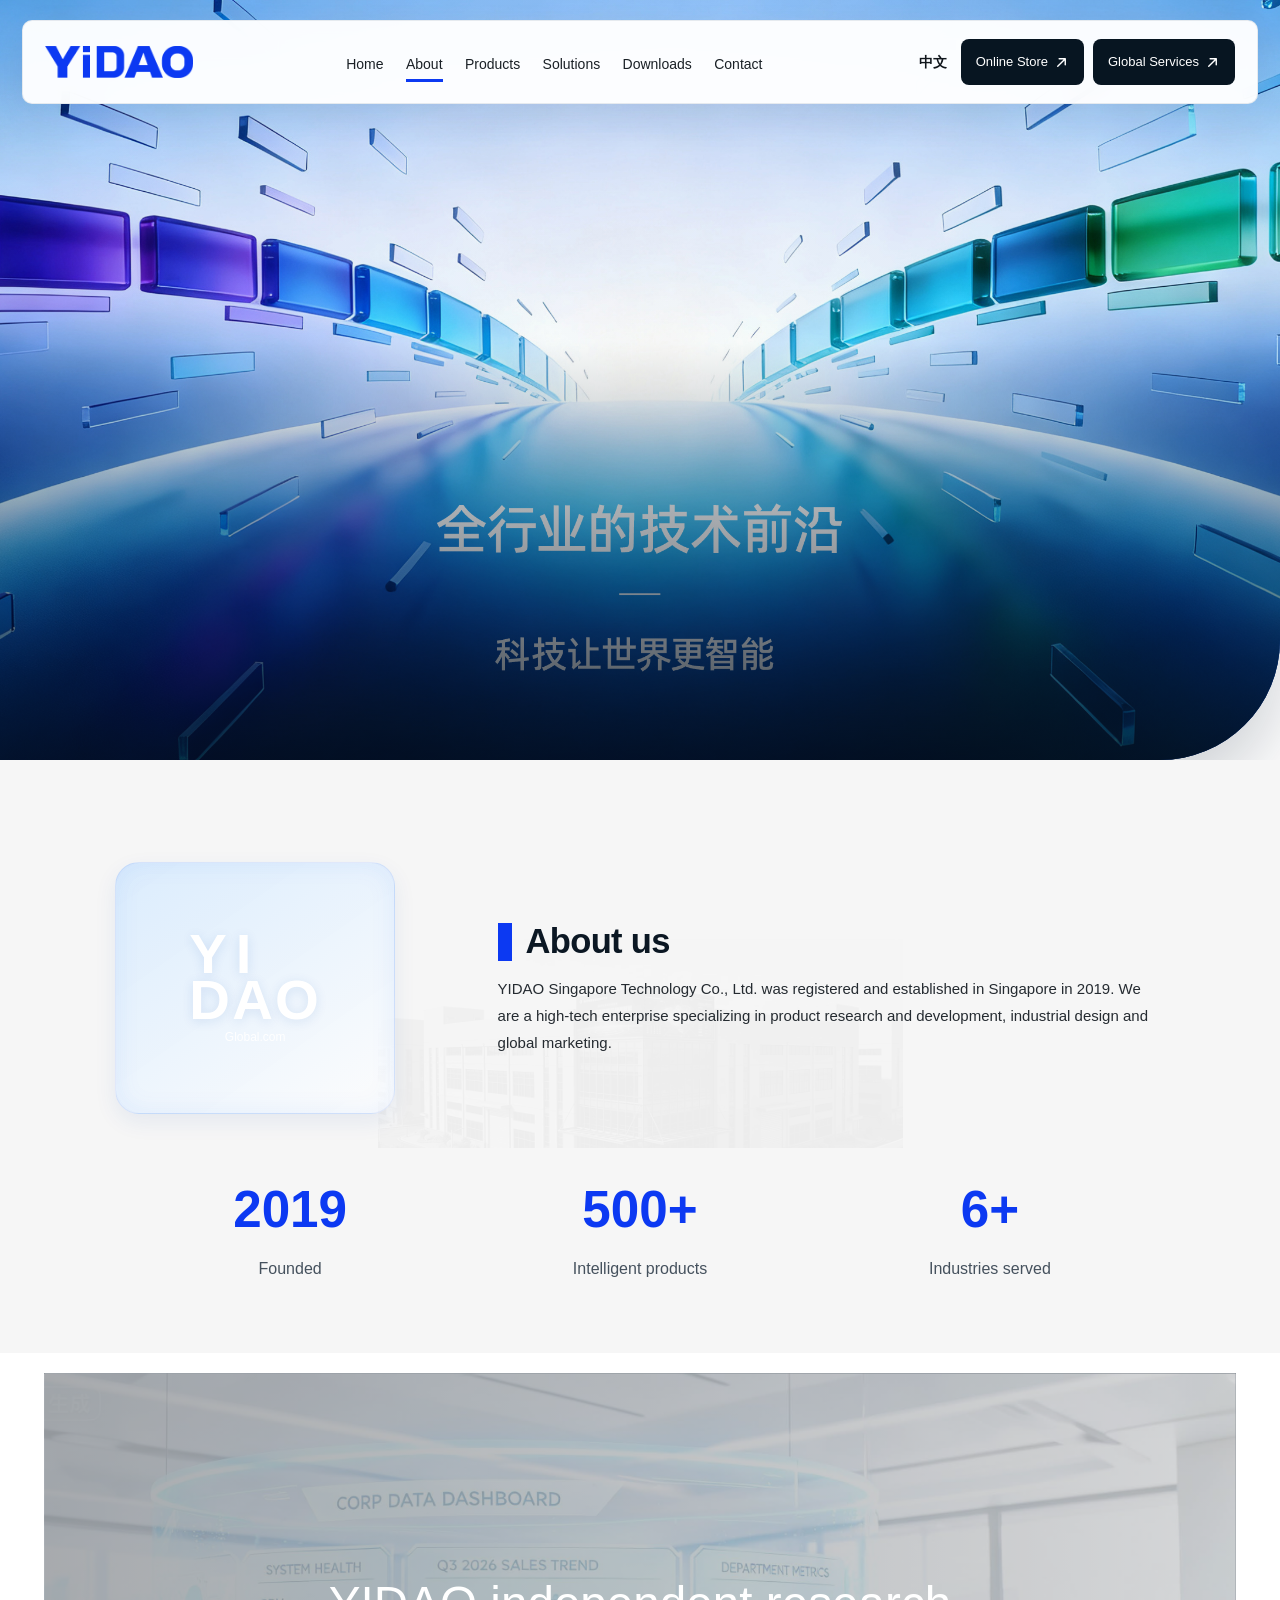
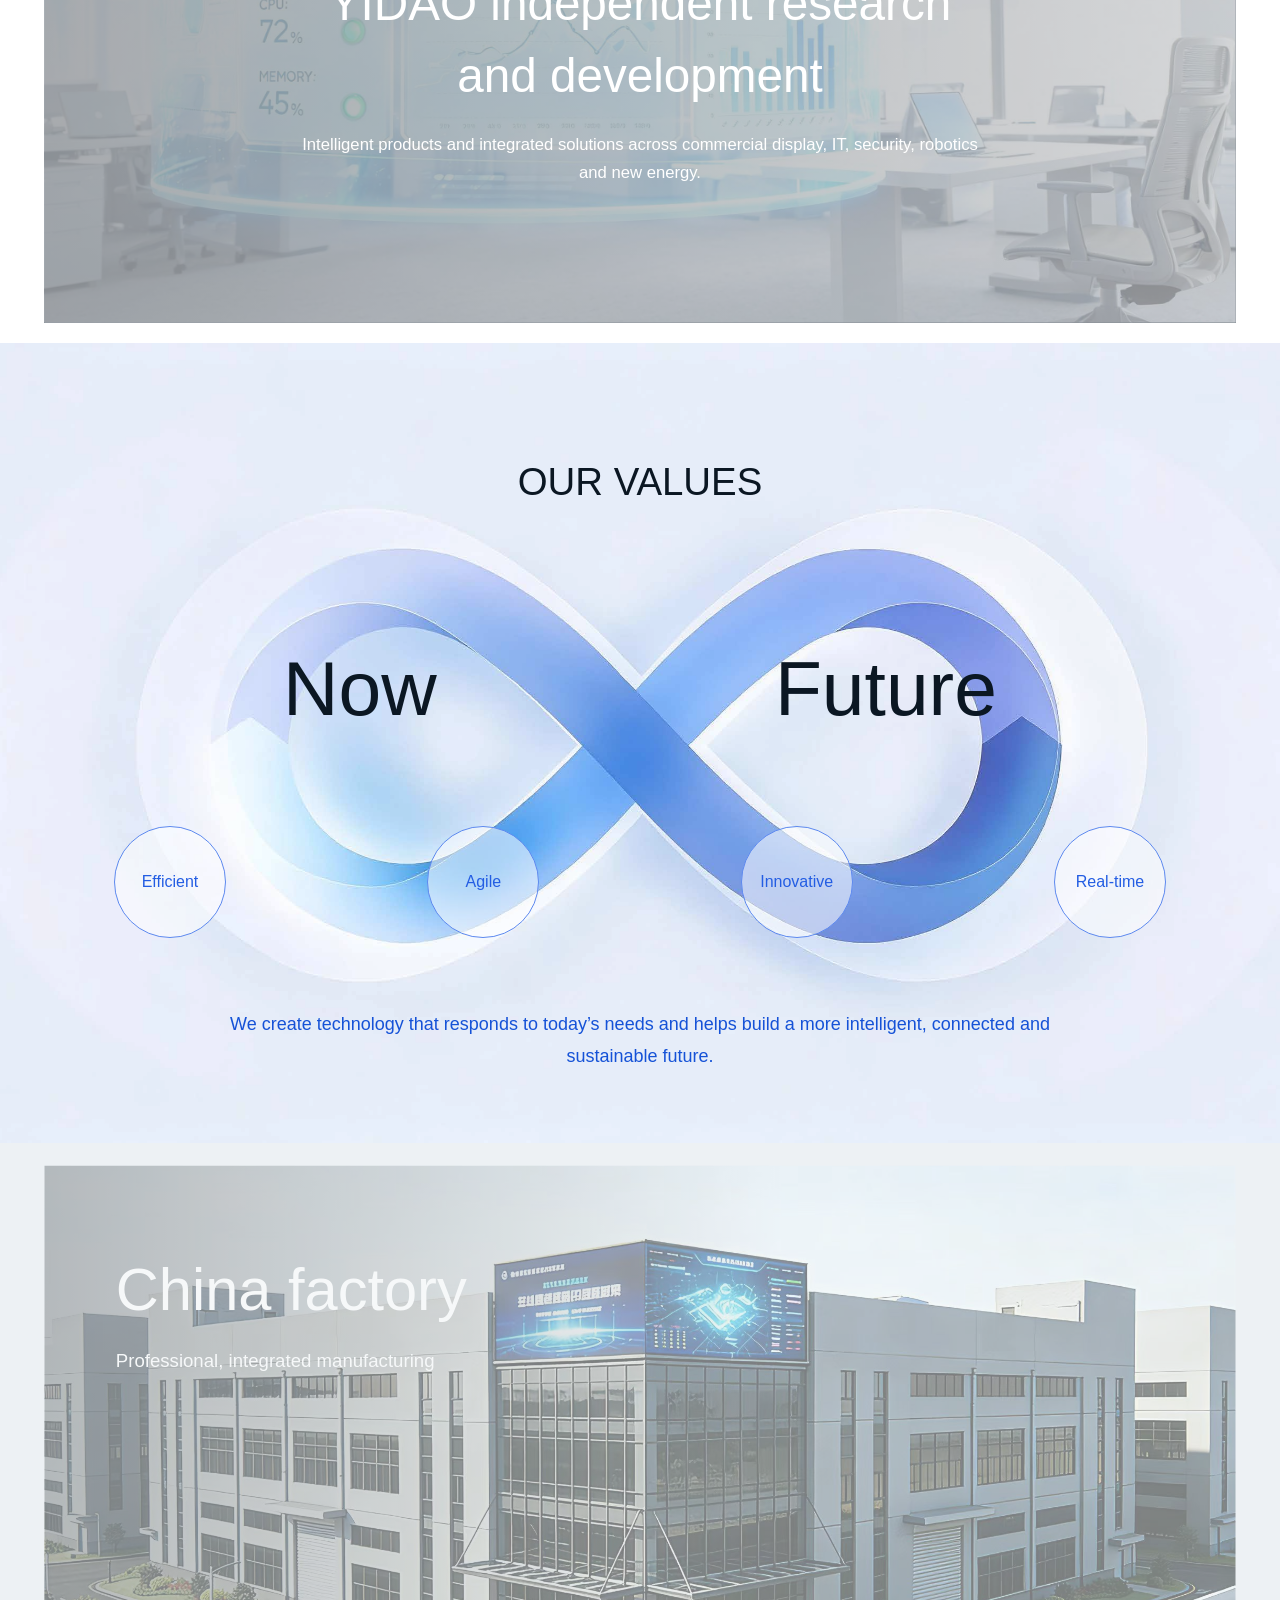
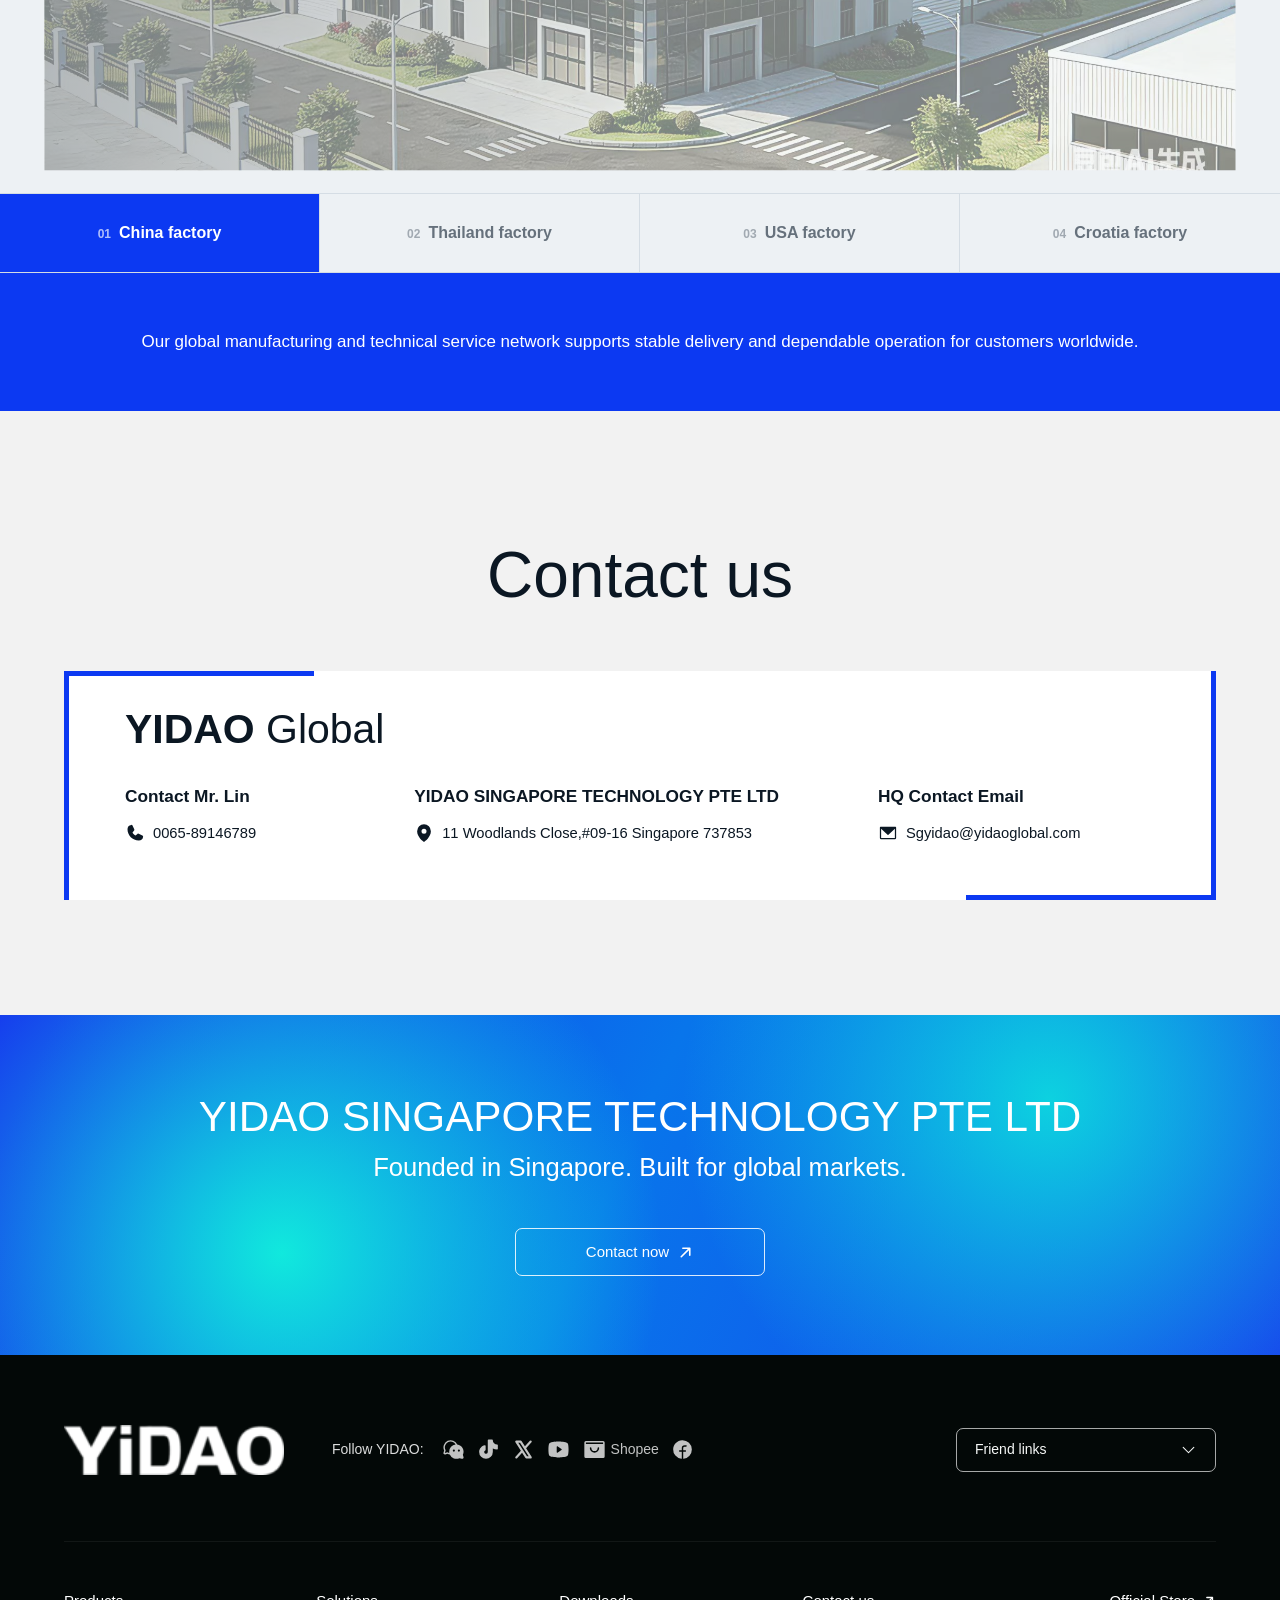
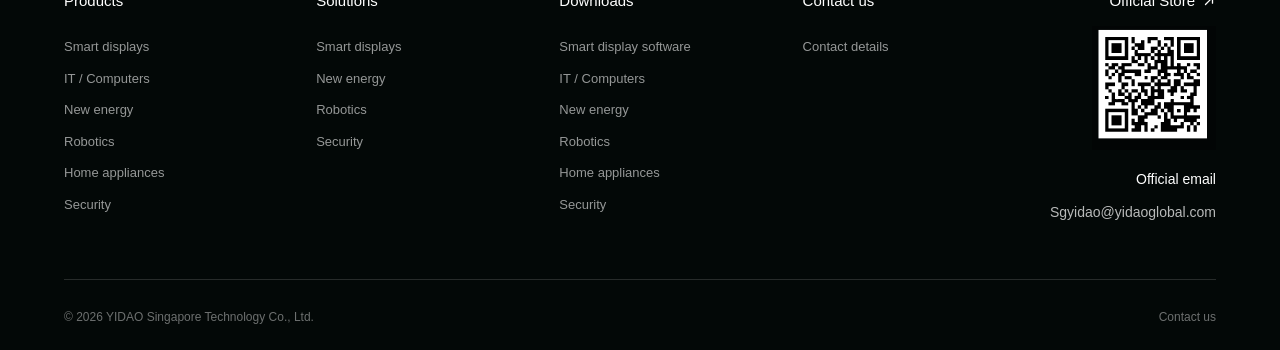
==== about/index.html @ ed5664ac "Publish redesigned home and about pages" ====
<!DOCTYPE html><html lang="en"><head><meta charSet="utf-8"/><meta name="viewport" content="width=device-width, initial-scale=1"/><link rel="preload" as="image" href="/images/logo-blue.png"/><link rel="preload" as="image" href="/images/about/hero.jpg" fetchPriority="high"/><link rel="preload" as="image" href="/images/logo.png"/><link rel="preload" as="image" href="/images/footer-store-qr.png"/><link rel="stylesheet" href="/assets/index-BC3ngbSF.css" data-rsc-css-href="/assets/index-BC3ngbSF.css" data-precedence="vite-rsc/importer-resources"/><link rel="modulepreload" href="/assets/layout-segment-context-D54uwMlX.js" crossorigin=""/><link rel="modulepreload" href="/assets/rolldown-runtime-S-ySWqyJ.js" crossorigin=""/><link rel="modulepreload" href="/assets/index-CeWATJs3.js" crossorigin=""/><link rel="modulepreload" href="/assets/framework-CXnKph_e.js" crossorigin=""/><link rel="modulepreload" href="/assets/SitePage-Da1iGKDj.js" crossorigin=""/><link rel="modulepreload" href="/assets/query-D8Wk3mvj.js" crossorigin=""/><title>YIDAO | Technology Built for a Smarter World</title><meta name="description" content="YIDAO develops commercial display, IT, security, robotics, drone and renewable energy solutions for global markets."/><meta property="og:title" content="YIDAO | Technology Built for a Smarter World"/><meta property="og:description" content="YIDAO develops commercial display, IT, security, robotics, drone and renewable energy solutions for global markets."/><meta property="og:type" content="website"/><meta property="og:image" content="http://localhost:3000/og.png"/><meta property="og:image:width" content="1200"/><meta property="og:image:height" content="630"/><meta property="og:image:alt" content="YIDAO | Technology Built for a Smarter World"/><meta name="twitter:card" content="summary_large_image"/><meta name="twitter:title" content="YIDAO | Technology Built for a Smarter World"/><meta name="twitter:description" content="YIDAO develops commercial display, IT, security, robotics, drone and renewable energy solutions for global markets."/><meta name="twitter:image" content="http://localhost:3000/og.png"/><link rel="shortcut icon" href="/images/favicon.png"/><link rel="icon" href="/images/favicon.png"/><link rel="apple-touch-icon" href="/images/favicon.png"/><script>self.__VINEXT_RSC_PARAMS__={}</script><script>self.__VINEXT_RSC_NAV__={"pathname":"/about","searchParams":[]}</script><link rel="modulepreload" href="/assets/index-CeWATJs3.js" />
</head><body><main class="site-shell"><header class="site-header"><a href="/" class="brand" aria-label="YIDAO home"><img src="/images/logo-blue.png" alt="YIDAO"/></a><nav class="desktop-nav" aria-label="Main navigation"><a href="/">Home</a><a class="active" href="/about">About</a><div class="nav-product-item"><a class="product-trigger " href="/products">Products</a><section id="product-menu" class="product-menu" aria-label="Product categories"><div class="product-menu-grid"><div class="product-menu-group"><h2>Smart Display</h2><div><a href="/products/smart-display/advertising">Digital signage</a><a href="/products/smart-display/interactive-display">Interactive display</a><a href="/products/smart-display/meeting-display">Education &amp; meeting</a><a href="/products/smart-display/led-display">LED series</a><a href="/products/smart-display/video-wall">Video walls</a><a href="/products/smart-display/commercial-monitor">Commercial display &amp; monitoring</a><a href="/products">Multimedia devices</a></div></div><div class="product-menu-group"><h2>IT &amp; Computers</h2><div><a href="/products?category=it">All-in-one PCs</a><a href="/products?category=it">Tablet PCs</a><a href="/products?category=it">Laptops</a><a href="/products?category=it">Mini PCs</a><a href="/products?category=it">Design workstations</a></div></div><div class="product-menu-group"><h2>New Energy</h2><div><a href="/products?category=new-energy">Solar panels</a><a href="/products?category=new-energy">Inverters</a><a href="/products?category=new-energy">Energy storage</a><a href="/products?category=new-energy">Solar optimizers</a><a href="/products?category=new-energy">Charging systems</a></div></div><div class="product-menu-group"><h2>Robotics</h2><div><a href="/products?category=robotics">Service</a><a href="/products?category=robotics">Industrial</a><a href="/products?category=robotics">Logistics</a><a href="/products?category=robotics">Special-purpose</a><a href="/products?category=robotics">Humanoid robots</a></div></div><div class="product-menu-group"><h2>Security &amp; Surveillance</h2><div><a href="/products?category=security">Cameras</a><a href="/products?category=security">Routers</a><a href="/products?category=security">Recording equipment</a></div></div><div class="product-menu-group"><h2>Home Appliances</h2><div><a href="/products?category=home-appliances">Air conditioners</a><a href="/products?category=home-appliances">Refrigerators</a><a href="/products?category=home-appliances">Washing machines</a><a href="/products?category=home-appliances">Televisions</a></div></div></div></section></div><a href="/solutions">Solutions</a><a href="/downloads">Downloads</a><a href="/contact">Contact</a></nav><div class="header-actions"><button class="language-button" aria-label="Switch language">中文</button><a class="header-link" href="http://www.witdisplay.com/" target="_blank" rel="noreferrer">Online Store<!-- --> <svg xmlns="http://www.w3.org/2000/svg" width="1em" height="1em" fill="currentColor" viewBox="0 0 256 256"><path d="M204,64V168a12,12,0,0,1-24,0V93L72.49,200.49a12,12,0,0,1-17-17L163,76H88a12,12,0,0,1,0-24H192A12,12,0,0,1,204,64Z"></path></svg></a><a class="header-link services-link" href="/contact">Global Services<!-- --> <svg xmlns="http://www.w3.org/2000/svg" width="1em" height="1em" fill="currentColor" viewBox="0 0 256 256"><path d="M204,64V168a12,12,0,0,1-24,0V93L72.49,200.49a12,12,0,0,1-17-17L163,76H88a12,12,0,0,1,0-24H192A12,12,0,0,1,204,64Z"></path></svg></a><button class="menu-button" aria-expanded="false" aria-label="Toggle navigation"><svg xmlns="http://www.w3.org/2000/svg" width="1em" height="1em" fill="currentColor" viewBox="0 0 256 256"><path d="M224,128a8,8,0,0,1-8,8H40a8,8,0,0,1,0-16H216A8,8,0,0,1,224,128ZM40,72H216a8,8,0,0,0,0-16H40a8,8,0,0,0,0,16ZM216,184H40a8,8,0,0,0,0,16H216a8,8,0,0,0,0-16Z"></path></svg></button></div></header><section class="about-v2 page-main" id="about"><section class="about-v2-hero hero-visual"><img src="/images/about/hero.jpg" alt="Technology at the forefront of every industry" fetchPriority="high"/></section><section class="about-v2-intro reveal"><div class="about-v2-logo-tile" aria-label="YIDAO Global"><strong><span>YI</span><span>DAO</span></strong><small>Global.com</small></div><div><p class="about-v2-kicker">ABOUT US</p><h1>About us</h1><p>YIDAO Singapore Technology Co., Ltd. was registered and established in Singapore in 2019. We are a high-tech enterprise specializing in product research and development, industrial design and global marketing.</p></div></section><section class="about-v2-stats reveal" aria-label="Company facts"><div><strong>2019</strong><span>Founded</span></div><div><strong>500+</strong><span>Intelligent products</span></div><div><strong>6+</strong><span>Industries served</span></div></section><section class="about-v2-technology scale-media"><img src="/images/about/rd-office.jpg" alt="YIDAO research and data development environment" loading="lazy"/><div><h2>YIDAO independent research and development</h2><p>Intelligent products and integrated solutions across commercial display, IT, security, robotics and new energy.</p></div></section><section class="about-v2-values reveal"><img src="/images/about/values-infinity.jpg" alt="" loading="lazy"/><div class="about-values-overlay"><p>OUR VALUES</p><h2><span>Now</span><span>Future</span></h2><ul><li>Efficient</li><li>Agile</li><li>Innovative</li><li>Real-time</li></ul><p class="about-values-copy">We create technology that responds to today’s needs and helps build a more intelligent, connected and sustainable future.</p></div></section><section class="about-v2-factories"><div class="about-factory-stage scale-media"><img src="/images/about/factory-china.jpg" alt="China factory" loading="lazy"/><div><h2>China factory</h2><p>Professional, integrated manufacturing</p></div></div><div class="about-factory-tabs" role="tablist"><button class="active" type="button" role="tab" aria-selected="true"><span>01</span>China factory</button><button type="button" role="tab" aria-selected="false"><span>02</span>Thailand factory</button><button type="button" role="tab" aria-selected="false"><span>03</span>USA factory</button><button type="button" role="tab" aria-selected="false"><span>04</span>Croatia factory</button></div><p class="about-factory-note">Our global manufacturing and technical service network supports stable delivery and dependable operation for customers worldwide.</p></section><section class="about-v2-contact reveal"><h2>Contact us</h2><div><strong>YIDAO <span>Global</span></strong><p><b>Contact Mr. Lin</b><a href="tel:+6589146789"><svg xmlns="http://www.w3.org/2000/svg" width="1em" height="1em" fill="currentColor" viewBox="0 0 256 256"><path d="M231.88,175.08A56.26,56.26,0,0,1,176,224C96.6,224,32,159.4,32,80A56.26,56.26,0,0,1,80.92,24.12a16,16,0,0,1,16.62,9.52l21.12,47.15,0,.12A16,16,0,0,1,117.39,96c-.18.27-.37.52-.57.77L96,121.45c7.49,15.22,23.41,31,38.83,38.51l24.34-20.71a8.12,8.12,0,0,1,.75-.56,16,16,0,0,1,15.17-1.4l.13.06,47.11,21.11A16,16,0,0,1,231.88,175.08Z"></path></svg>0065-89146789</a></p><p><b>YIDAO SINGAPORE TECHNOLOGY PTE LTD</b><span><svg xmlns="http://www.w3.org/2000/svg" width="1em" height="1em" fill="currentColor" viewBox="0 0 256 256"><path d="M128,16a88.1,88.1,0,0,0-88,88c0,75.3,80,132.17,83.41,134.55a8,8,0,0,0,9.18,0C136,236.17,216,179.3,216,104A88.1,88.1,0,0,0,128,16Zm0,56a32,32,0,1,1-32,32A32,32,0,0,1,128,72Z"></path></svg>11 Woodlands Close,#09-16 Singapore 737853</span></p><p><b>HQ Contact Email</b><a href="mailto:Sgyidao@yidaoglobal.com"><svg xmlns="http://www.w3.org/2000/svg" width="1em" height="1em" fill="currentColor" viewBox="0 0 256 256"><path d="M224,48H32a8,8,0,0,0-8,8V192a16,16,0,0,0,16,16H216a16,16,0,0,0,16-16V56A8,8,0,0,0,224,48Zm-8,144H40V74.19l82.59,75.71a8,8,0,0,0,10.82,0L216,74.19V192Z"></path></svg>Sgyidao@yidaoglobal.com</a></p></div></section><div class="contact-consult-banner about-v2-cta"><div class="reveal"><h2>YIDAO SINGAPORE TECHNOLOGY PTE LTD</h2><p>Founded in Singapore. Built for global markets.</p><a href="/contact">Contact now<svg xmlns="http://www.w3.org/2000/svg" width="1em" height="1em" fill="currentColor" viewBox="0 0 256 256"><path d="M204,64V168a12,12,0,0,1-24,0V93L72.49,200.49a12,12,0,0,1-17-17L163,76H88a12,12,0,0,1,0-24H192A12,12,0,0,1,204,64Z"></path></svg></a></div></div></section><footer class="site-footer" id="site-footer"><div class="footer-top"><a href="/" class="footer-brand" aria-label="YIDAO home"><img src="/images/logo.png" alt="YIDAO"/></a><div class="footer-follow"><span>Follow YIDAO:</span><div class="footer-socials" aria-label="YIDAO social platforms"><span title="WeChat"><svg xmlns="http://www.w3.org/2000/svg" width="1em" height="1em" fill="currentColor" viewBox="0 0 256 256"><path d="M232.07,186.76A80,80,0,0,0,169.58,72.59,80,80,0,1,0,23.93,138.76l-7.27,24.71a16,16,0,0,0,19.87,19.87l24.71-7.27a79,79,0,0,0,25.19,7.35,80,80,0,0,0,108.33,40.65l24.71,7.27a16,16,0,0,0,19.87-19.87ZM132,152a12,12,0,1,1,12-12A12,12,0,0,1,132,152Zm-52,0a80.32,80.32,0,0,0,1.3,14.3,63.45,63.45,0,0,1-15.49-5.85,8,8,0,0,0-6-.63L32,168l8.17-27.76a8,8,0,0,0-.63-6A64,64,0,0,1,151.68,72.43,80.12,80.12,0,0,0,80,152Zm108,0a12,12,0,1,1,12-12A12,12,0,0,1,188,152Z"></path></svg></span><span title="TikTok"><svg xmlns="http://www.w3.org/2000/svg" width="1em" height="1em" fill="currentColor" viewBox="0 0 256 256"><path d="M232,80v40a8,8,0,0,1-8,8,103.25,103.25,0,0,1-48-11.71V156a76,76,0,0,1-152,0c0-36.9,26.91-69.52,62.6-75.88A8,8,0,0,1,96,88v42.69a8,8,0,0,1-4.57,7.23A20,20,0,1,0,120,156V24a8,8,0,0,1,8-8h40a8,8,0,0,1,8,8,48.05,48.05,0,0,0,48,48A8,8,0,0,1,232,80Z"></path></svg></span><span title="X"><svg xmlns="http://www.w3.org/2000/svg" width="1em" height="1em" fill="currentColor" viewBox="0 0 256 256"><path d="M218.12,209.56l-61-95.8,59.72-65.69a12,12,0,0,0-17.76-16.14L143.81,92.77,106.12,33.56A12,12,0,0,0,96,28H48A12,12,0,0,0,37.88,46.44l61,95.8L39.12,207.93a12,12,0,1,0,17.76,16.14l55.31-60.84,37.69,59.21A12,12,0,0,0,160,228h48a12,12,0,0,0,10.12-18.44ZM166.59,204,69.86,52H89.41l96.73,152Z"></path></svg></span><span title="YouTube"><svg xmlns="http://www.w3.org/2000/svg" width="1em" height="1em" fill="currentColor" viewBox="0 0 256 256"><path d="M234.33,69.52a24,24,0,0,0-14.49-16.4C185.56,39.88,131,40,128,40s-57.56-.12-91.84,13.12a24,24,0,0,0-14.49,16.4C19.08,79.5,16,97.74,16,128s3.08,48.5,5.67,58.48a24,24,0,0,0,14.49,16.41C69,215.56,120.4,216,127.34,216h1.32c6.94,0,58.37-.44,91.18-13.11a24,24,0,0,0,14.49-16.41c2.59-10,5.67-28.22,5.67-58.48S236.92,79.5,234.33,69.52Zm-73.74,65-40,28A8,8,0,0,1,108,156V100a8,8,0,0,1,12.59-6.55l40,28a8,8,0,0,1,0,13.1Z"></path></svg></span><span class="shopee-mark" title="Shopee"><svg xmlns="http://www.w3.org/2000/svg" width="1em" height="1em" fill="currentColor" viewBox="0 0 256 256"><path d="M216,40H40A16,16,0,0,0,24,56V200a16,16,0,0,0,16,16H216a16,16,0,0,0,16-16V56A16,16,0,0,0,216,40ZM128,160a48.05,48.05,0,0,1-48-48,8,8,0,0,1,16,0,32,32,0,0,0,64,0,8,8,0,0,1,16,0A48.05,48.05,0,0,1,128,160ZM40,72V56H216V72Z"></path></svg><em>Shopee</em></span><span title="Facebook"><svg xmlns="http://www.w3.org/2000/svg" width="1em" height="1em" fill="currentColor" viewBox="0 0 256 256"><path d="M232,128a104.16,104.16,0,0,1-91.55,103.26,4,4,0,0,1-4.45-4V152h24a8,8,0,0,0,8-8.53,8.17,8.17,0,0,0-8.25-7.47H136V112a16,16,0,0,1,16-16h16a8,8,0,0,0,8-8.53A8.17,8.17,0,0,0,167.73,80H152a32,32,0,0,0-32,32v24H96a8,8,0,0,0-8,8.53A8.17,8.17,0,0,0,96.27,152H120v75.28a4,4,0,0,1-4.44,4A104.15,104.15,0,0,1,24.07,124.09c2-54,45.74-97.9,99.78-100A104.12,104.12,0,0,1,232,128Z"></path></svg></span></div></div><details class="footer-friend-links"><summary>Friend links<svg xmlns="http://www.w3.org/2000/svg" width="1em" height="1em" fill="currentColor" viewBox="0 0 256 256"><path d="M213.66,101.66l-80,80a8,8,0,0,1-11.32,0l-80-80A8,8,0,0,1,53.66,90.34L128,164.69l74.34-74.35a8,8,0,0,1,11.32,11.32Z"></path></svg></summary><div><a href="http://www.witdisplay.com/" target="_blank" rel="noreferrer">Official Store</a><a href="/contact">Global Services</a></div></details></div><div class="footer-links"><div><strong>Products</strong><a href="/products">Smart displays</a><a href="/products">IT / <!-- -->Computers</a><a href="/products">New energy</a><a href="/products">Robotics</a><a href="/products">Home appliances</a><a href="/products">Security</a></div><div><strong>Solutions</strong><a href="/solutions">Smart displays</a><a href="/solutions">New energy</a><a href="/solutions">Robotics</a><a href="/solutions">Security</a></div><div><strong>Downloads</strong><a href="/downloads">Smart display software</a><a href="/downloads">IT / <!-- -->Computers</a><a href="/downloads">New energy</a><a href="/downloads">Robotics</a><a href="/downloads">Home appliances</a><a href="/downloads">Security</a></div><div><strong>Contact us</strong><a href="/contact">Contact details</a></div><div class="footer-shop"><a href="http://www.witdisplay.com/" target="_blank" rel="noreferrer">Official Store<!-- --> <svg xmlns="http://www.w3.org/2000/svg" width="1em" height="1em" fill="currentColor" viewBox="0 0 256 256"><path d="M204,64V168a12,12,0,0,1-24,0V93L72.49,200.49a12,12,0,0,1-17-17L163,76H88a12,12,0,0,1,0-24H192A12,12,0,0,1,204,64Z"></path></svg></a><img src="/images/footer-store-qr.png" alt="Official store QR code"/><span>Official email</span><a href="mailto:Sgyidao@yidaoglobal.com">Sgyidao@yidaoglobal.com</a></div></div><div class="footer-bottom"><span>© <!-- -->2026<!-- --> YIDAO Singapore Technology Co., Ltd.</span><a href="/contact">Contact us</a></div></footer></main><script id="_R_">import("/assets/index-CeWATJs3.js")</script></body></html><script>self.__VINEXT_RSC_CHUNKS__=self.__VINEXT_RSC_CHUNKS__||[];self.__VINEXT_RSC_CHUNKS__.push("2:I[\"8c0f216c4604\",[],\"Children\",1]\n3:I[\"15c18cfaeeff\",[],\"LayoutSegmentProvider\",1]\n4:I[\"8c0f216c4604\",[],\"Slot\",1]\n5:I[\"593f344dc510\",[],\"RedirectBoundary\",1]\n:HL[\"/assets/index-BC3ngbSF.css\",\"style\"]\n")</script><script>self.__VINEXT_RSC_CHUNKS__=self.__VINEXT_RSC_CHUNKS__||[];self.__VINEXT_RSC_CHUNKS__.push("0:{\"__route\":\"route:/about\",\"__interceptionContext\":null,\"__layoutIds\":[\"layout:/\"],\"__rootLayout\":\"/\",\"page:/about\":\"$L1\",\"layout:/\":[[[[\"$\",\"link\",\"css:/assets/index-BC3ngbSF.css\",{\"rel\":\"stylesheet\",\"precedence\":\"vite-rsc/importer-resources\",\"href\":\"/assets/index-BC3ngbSF.css\",\"data-rsc-css-href\":\"/assets/index-BC3ngbSF.css\"}],\"$undefined\"],[\"$\",\"html\",null,{\"lang\":\"en\",\"children\":[\"$\",\"body\",null,{\"children\":[\"$\",\"$L2\",null,{}]}]}]],null],\"route:/about\":[[[\"$\",\"meta\",null,{\"charSet\":\"utf-8\"}],[[\"$\",\"title\",\"0\",{\"children\":\"YIDAO | Technology Built for a Smarter World\"}],[\"$\",\"meta\",\"1\",{\"name\":\"description\",\"content\":\"YIDAO develops commercial display, IT, security, robotics, drone and renewable energy solutions for global markets.\"}],[\"$\",\"meta\",\"2\",{\"property\":\"og:title\",\"content\":\"YIDAO | Technology Built for a Smarter World\"}],[\"$\",\"meta\",\"3\",{\"property\":\"og:description\",\"content\":\"YIDAO develops commercial display, IT, security, robotics, drone and renewable energy solutions for global markets.\"}],[\"$\",\"meta\",\"4\",{\"property\":\"og:type\",\"content\":\"website\"}],[\"$\",\"meta\",\"5\",{\"property\":\"og:image\",\"content\":\"http://localhost:3000/og.png\"}],[\"$\",\"meta\",\"6\",{\"property\":\"og:image:width\",\"content\":\"1200\"}],[\"$\",\"meta\",\"7\",{\"property\":\"og:image:height\",\"content\":\"630\"}],[\"$\",\"meta\",\"8\",{\"property\":\"og:image:alt\",\"content\":\"YIDAO | Technology Built for a Smarter World\"}],[\"$\",\"meta\",\"9\",{\"name\":\"twitter:card\",\"content\":\"summary_large_image\"}],[\"$\",\"meta\",\"10\",{\"name\":\"twitter:title\",\"content\":\"YIDAO | Technology Built for a Smarter World\"}],[\"$\",\"meta\",\"11\",{\"name\":\"twitter:description\",\"content\":\"YIDAO develops commercial display, IT, security, robotics, drone and renewable energy solutions for global markets.\"}],[\"$\",\"meta\",\"12\",{\"name\":\"twitter:image\",\"content\":\"http://localhost:3000/og.png\"}],[\"$\",\"link\",\"13\",{\"rel\":\"shortcut icon\",\"href\":\"/images/favicon.png\"}],[\"$\",\"link\",\"14\",{\"rel\":\"icon\",\"href\":\"/images/favicon.png\"}],[\"$\",\"link\",\"15\",{\"rel\":\"apple-touch-icon\",\"href\":\"/images/favicon.png\"}]],[[\"$\",\"meta\",\"0\",{\"name\":\"viewport\",\"content\":\"width=device-width, initial-scale=1\"}]]],[\"$\",\"$L3\",null,{\"segmentMap\":{\"children\":[\"about\"]},\"children\":[\"$\",\"$L4\",null,{\"id\":\"layout:/\",\"parallelSlots\":\"$undefined\",\"children\":[\"$\",\"$L5\",null,{\"children\":[\"$\",\"$L3\",null,{\"segmentMap\":{\"children\":[]},\"children\":[\"$\",\"$L4\",null,{\"id\":\"page:/about\"}]}]}]}]}]],\"__layoutFlags\":{\"layout:/\":\"s\"},\"__artifactCompatibility\":{\"schemaVersion\":1,\"graphVersion\":\"app-route-graph:pxgtdg7iy2mv\",\"deploymentVersion\":\"b3612ce8-2192-4137-8fb5-405f6ddd5001\",\"appElementsSchemaVersion\":1,\"rscPayloadSchemaVersion\":1,\"rootBoundaryId\":\"/\",\"renderEpoch\":null}}\n")</script><script>self.__VINEXT_RSC_CHUNKS__=self.__VINEXT_RSC_CHUNKS__||[];self.__VINEXT_RSC_CHUNKS__.push("6:I[\"a4d926745d1f\",[],\"default\",1]\n1:[\"$\",\"$L6\",null,{\"page\":\"about\"}]\n")</script><script>self.__VINEXT_RSC_DONE__=true</script>
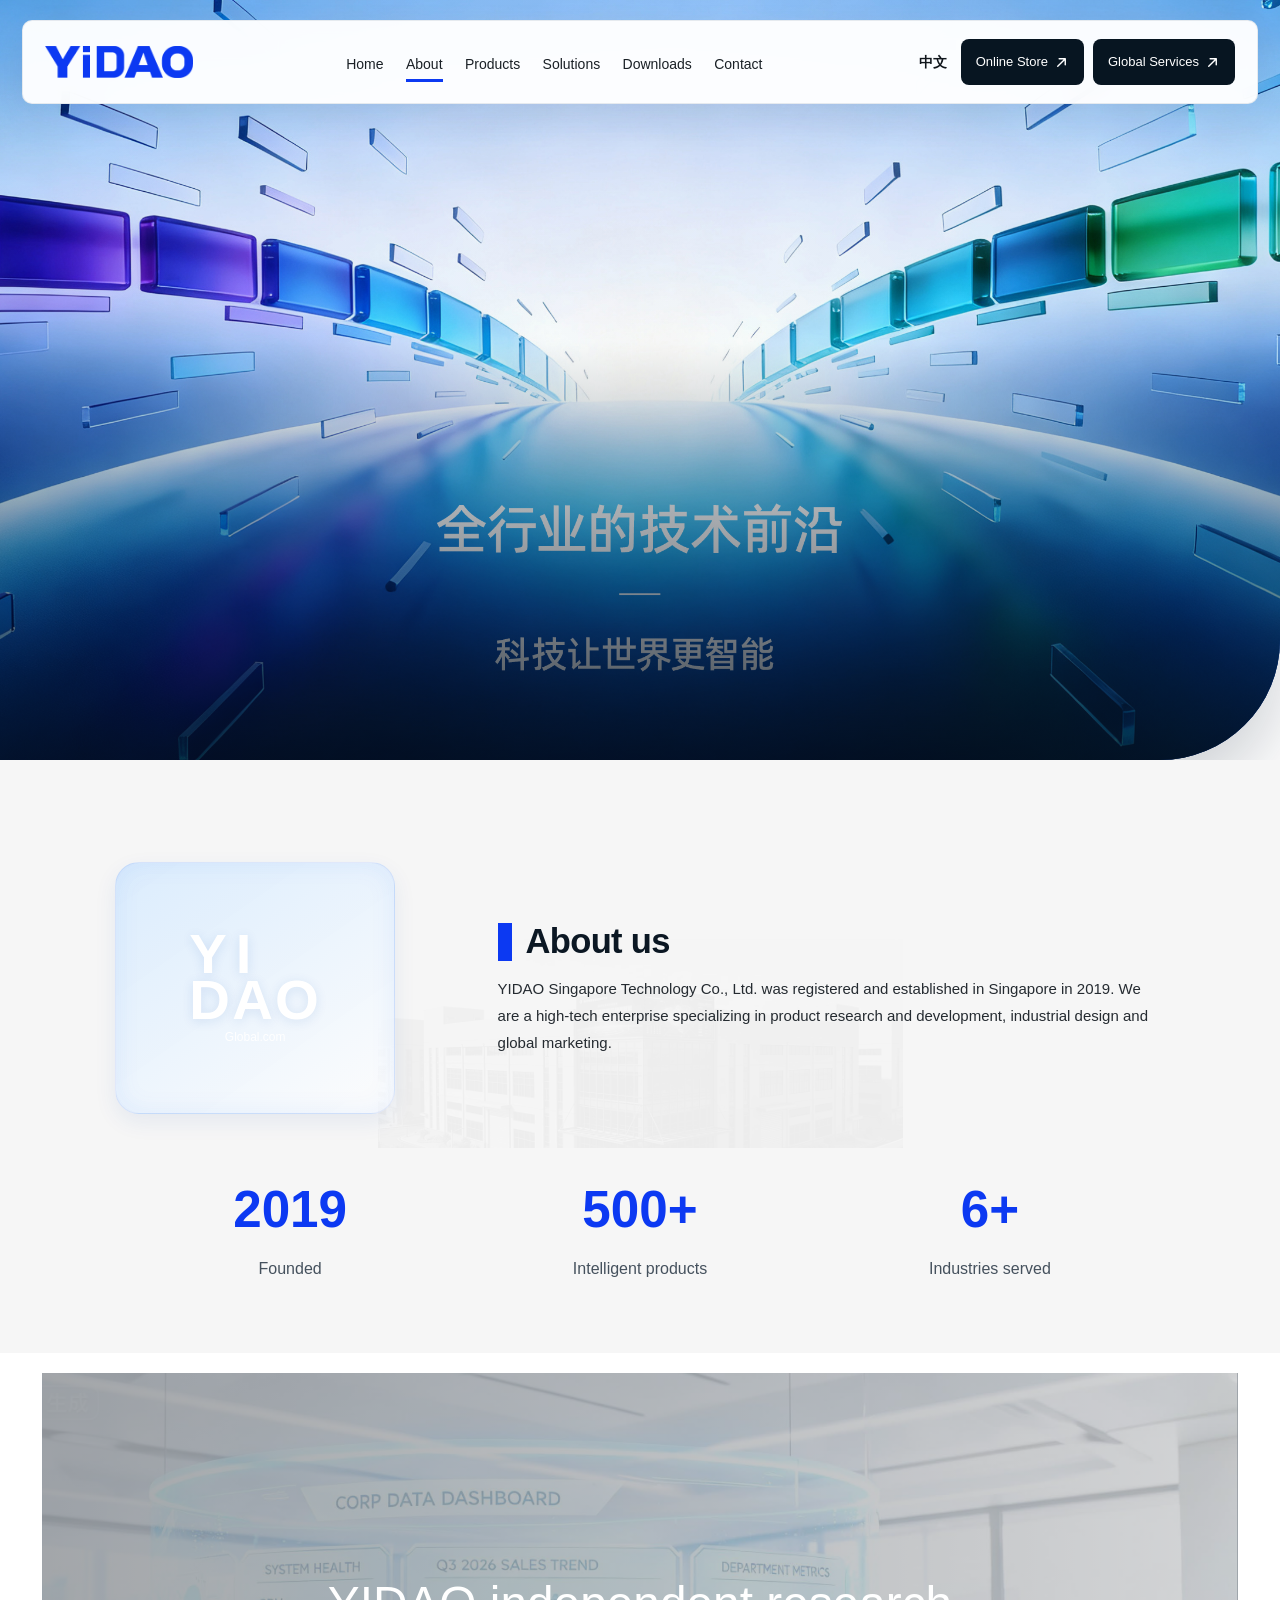
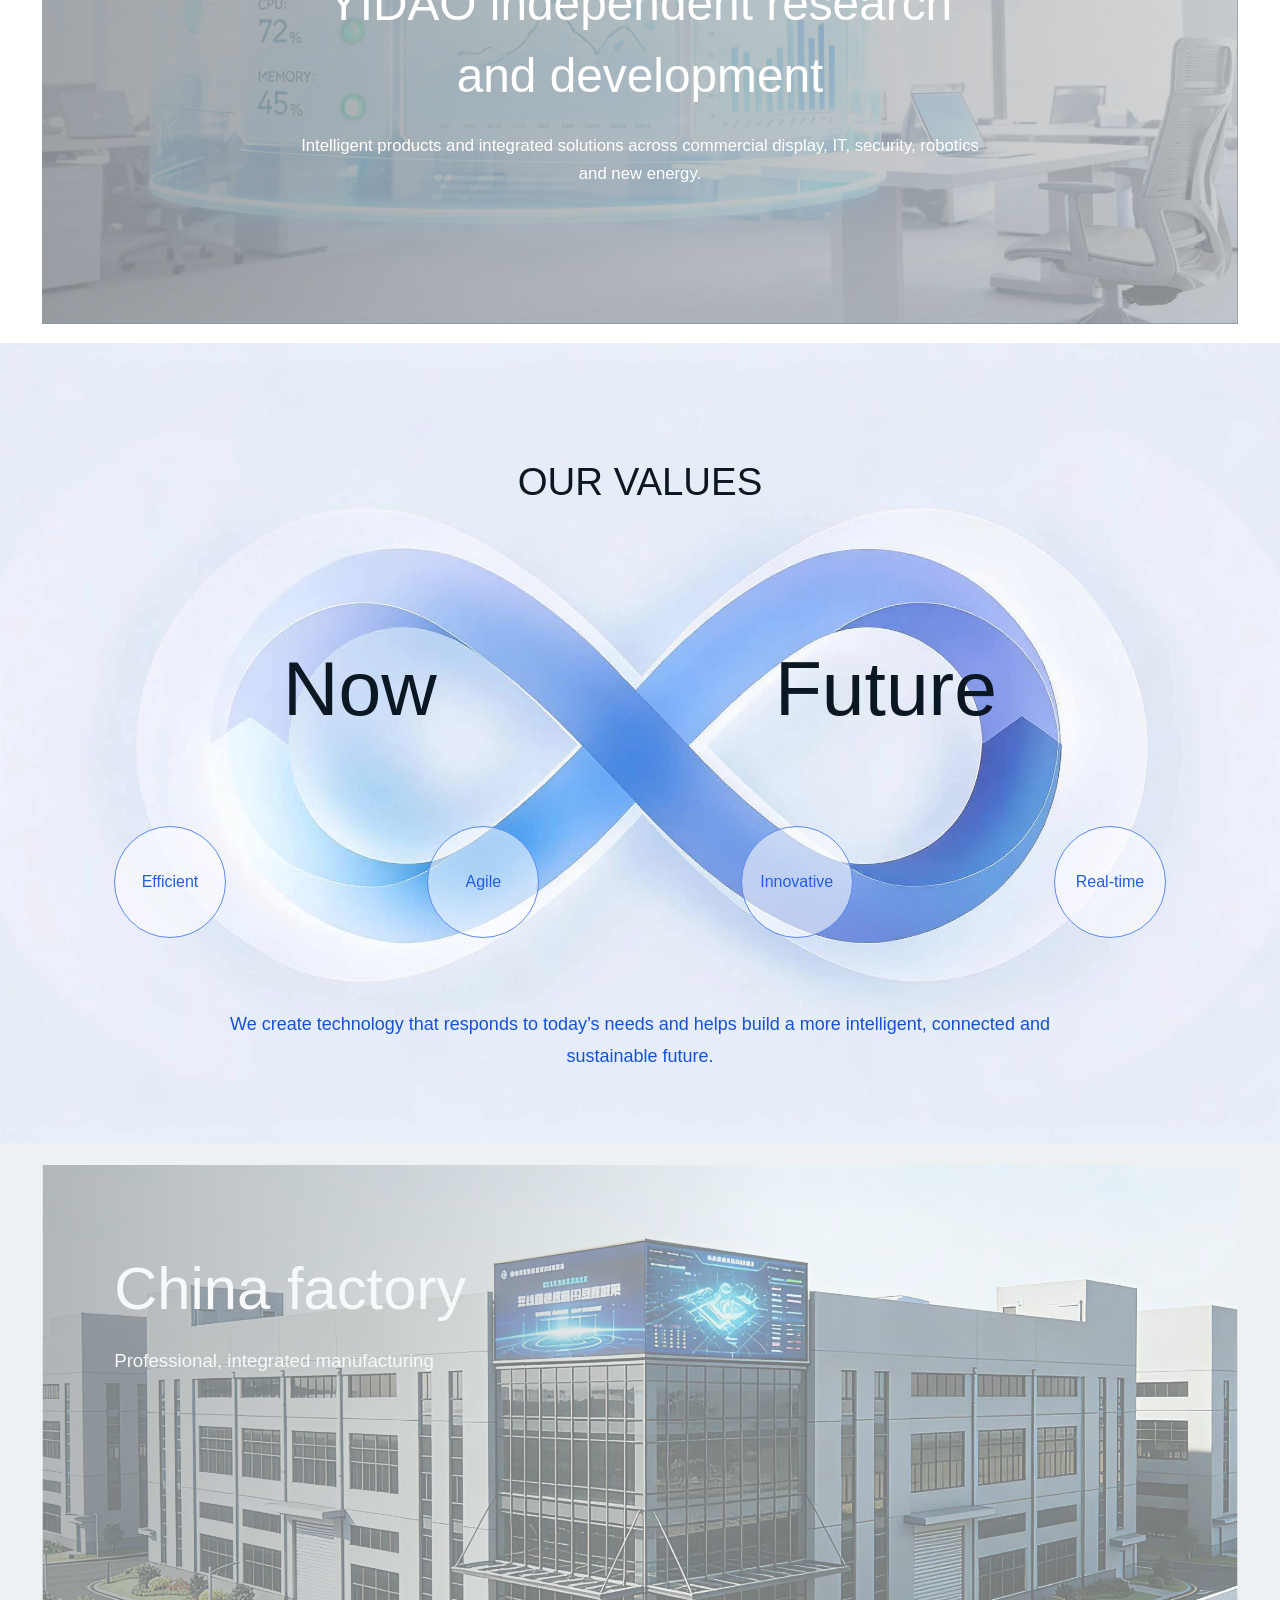
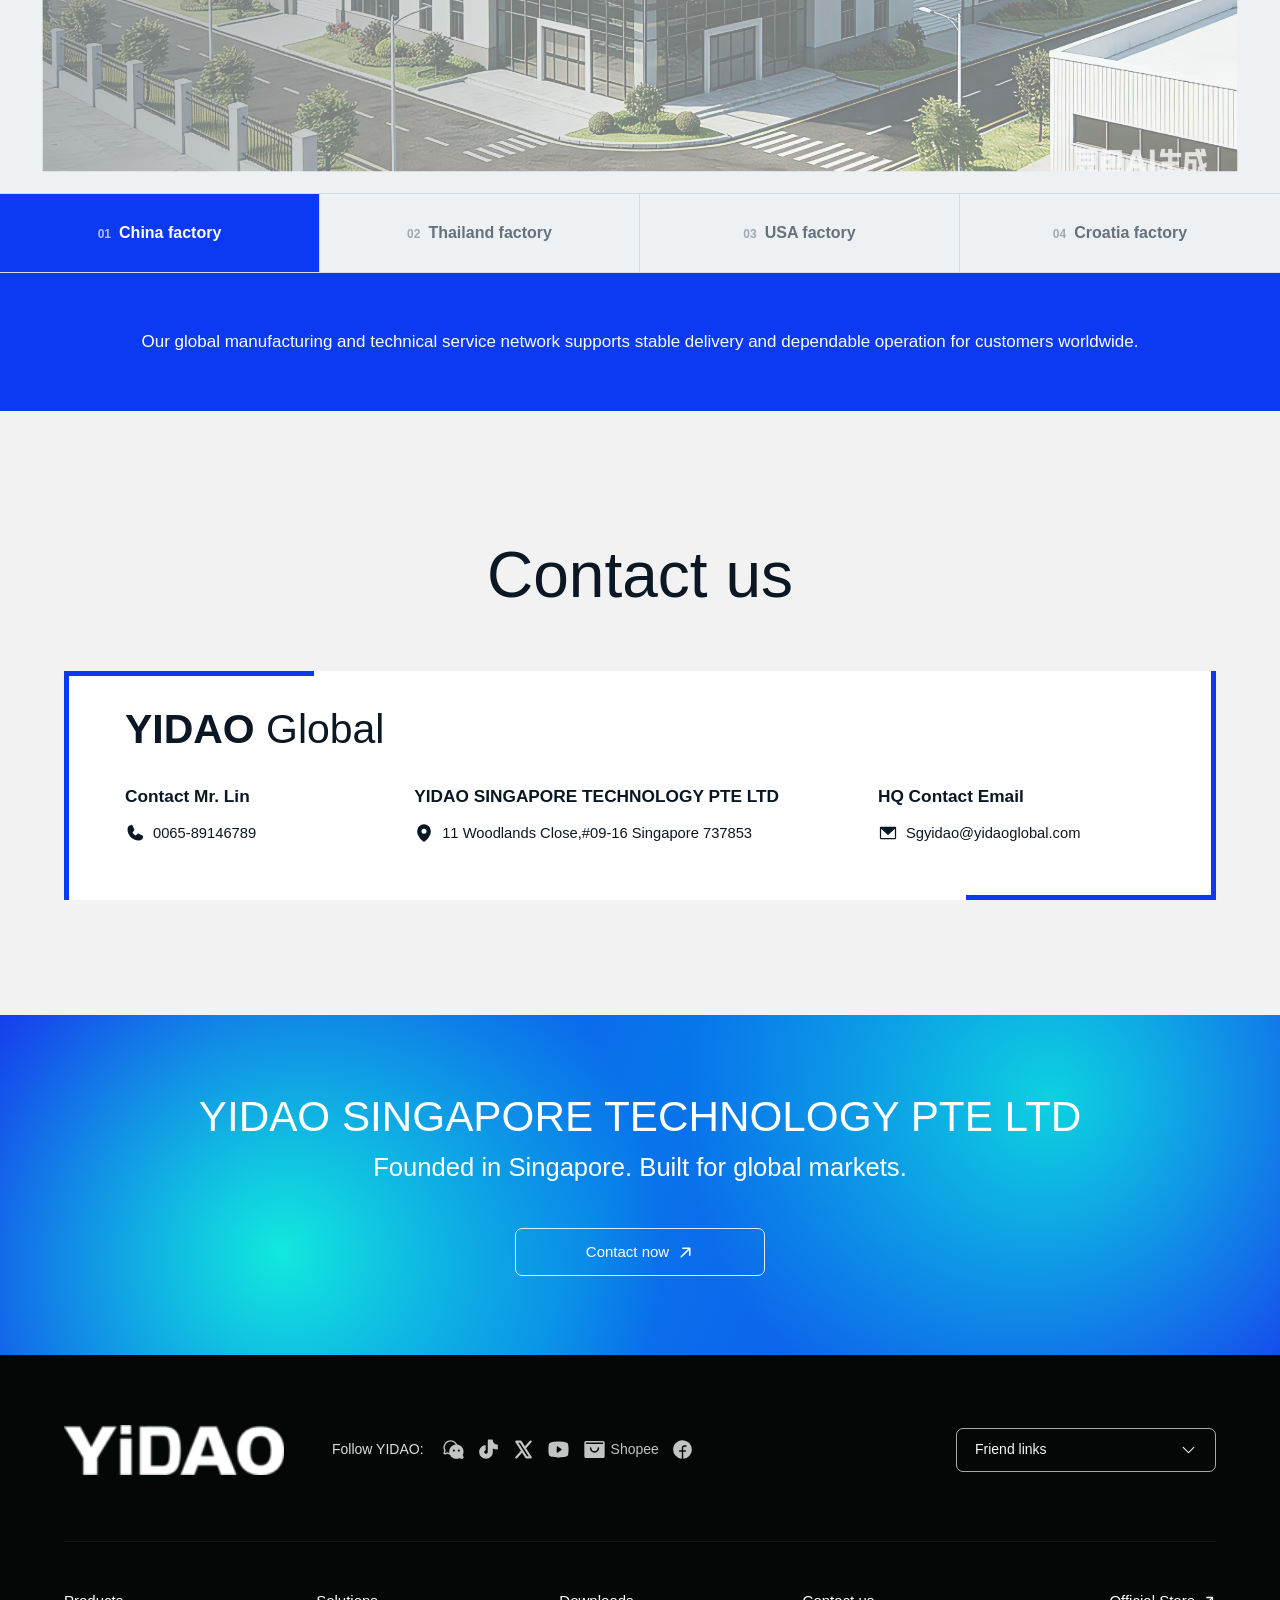
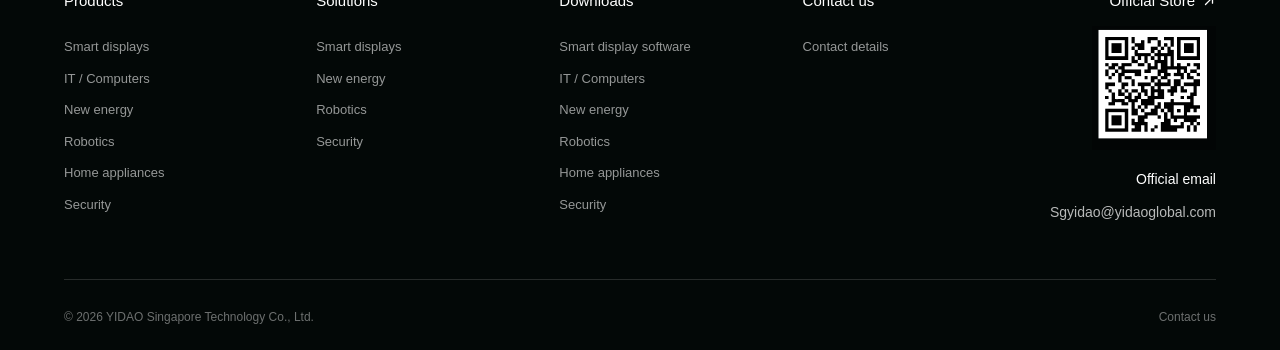
==== commit 2569e09d: "Add production glass fallback" ====
--- a/about/index.html
+++ b/about/index.html
@@ -1,2 +1,2 @@
-<!DOCTYPE html><html lang="en"><head><meta charSet="utf-8"/><meta name="viewport" content="width=device-width, initial-scale=1"/><link rel="preload" as="image" href="/images/logo-blue.png"/><link rel="preload" as="image" href="/images/about/hero.jpg" fetchPriority="high"/><link rel="preload" as="image" href="/images/logo.png"/><link rel="preload" as="image" href="/images/footer-store-qr.png"/><link rel="stylesheet" href="/assets/index-BC3ngbSF.css" data-rsc-css-href="/assets/index-BC3ngbSF.css" data-precedence="vite-rsc/importer-resources"/><link rel="modulepreload" href="/assets/layout-segment-context-D54uwMlX.js" crossorigin=""/><link rel="modulepreload" href="/assets/rolldown-runtime-S-ySWqyJ.js" crossorigin=""/><link rel="modulepreload" href="/assets/index-CeWATJs3.js" crossorigin=""/><link rel="modulepreload" href="/assets/framework-CXnKph_e.js" crossorigin=""/><link rel="modulepreload" href="/assets/SitePage-Da1iGKDj.js" crossorigin=""/><link rel="modulepreload" href="/assets/query-D8Wk3mvj.js" crossorigin=""/><title>YIDAO | Technology Built for a Smarter World</title><meta name="description" content="YIDAO develops commercial display, IT, security, robotics, drone and renewable energy solutions for global markets."/><meta property="og:title" content="YIDAO | Technology Built for a Smarter World"/><meta property="og:description" content="YIDAO develops commercial display, IT, security, robotics, drone and renewable energy solutions for global markets."/><meta property="og:type" content="website"/><meta property="og:image" content="http://localhost:3000/og.png"/><meta property="og:image:width" content="1200"/><meta property="og:image:height" content="630"/><meta property="og:image:alt" content="YIDAO | Technology Built for a Smarter World"/><meta name="twitter:card" content="summary_large_image"/><meta name="twitter:title" content="YIDAO | Technology Built for a Smarter World"/><meta name="twitter:description" content="YIDAO develops commercial display, IT, security, robotics, drone and renewable energy solutions for global markets."/><meta name="twitter:image" content="http://localhost:3000/og.png"/><link rel="shortcut icon" href="/images/favicon.png"/><link rel="icon" href="/images/favicon.png"/><link rel="apple-touch-icon" href="/images/favicon.png"/><script>self.__VINEXT_RSC_PARAMS__={}</script><script>self.__VINEXT_RSC_NAV__={"pathname":"/about","searchParams":[]}</script><link rel="modulepreload" href="/assets/index-CeWATJs3.js" />
-</head><body><main class="site-shell"><header class="site-header"><a href="/" class="brand" aria-label="YIDAO home"><img src="/images/logo-blue.png" alt="YIDAO"/></a><nav class="desktop-nav" aria-label="Main navigation"><a href="/">Home</a><a class="active" href="/about">About</a><div class="nav-product-item"><a class="product-trigger " href="/products">Products</a><section id="product-menu" class="product-menu" aria-label="Product categories"><div class="product-menu-grid"><div class="product-menu-group"><h2>Smart Display</h2><div><a href="/products/smart-display/advertising">Digital signage</a><a href="/products/smart-display/interactive-display">Interactive display</a><a href="/products/smart-display/meeting-display">Education &amp; meeting</a><a href="/products/smart-display/led-display">LED series</a><a href="/products/smart-display/video-wall">Video walls</a><a href="/products/smart-display/commercial-monitor">Commercial display &amp; monitoring</a><a href="/products">Multimedia devices</a></div></div><div class="product-menu-group"><h2>IT &amp; Computers</h2><div><a href="/products?category=it">All-in-one PCs</a><a href="/products?category=it">Tablet PCs</a><a href="/products?category=it">Laptops</a><a href="/products?category=it">Mini PCs</a><a href="/products?category=it">Design workstations</a></div></div><div class="product-menu-group"><h2>New Energy</h2><div><a href="/products?category=new-energy">Solar panels</a><a href="/products?category=new-energy">Inverters</a><a href="/products?category=new-energy">Energy storage</a><a href="/products?category=new-energy">Solar optimizers</a><a href="/products?category=new-energy">Charging systems</a></div></div><div class="product-menu-group"><h2>Robotics</h2><div><a href="/products?category=robotics">Service</a><a href="/products?category=robotics">Industrial</a><a href="/products?category=robotics">Logistics</a><a href="/products?category=robotics">Special-purpose</a><a href="/products?category=robotics">Humanoid robots</a></div></div><div class="product-menu-group"><h2>Security &amp; Surveillance</h2><div><a href="/products?category=security">Cameras</a><a href="/products?category=security">Routers</a><a href="/products?category=security">Recording equipment</a></div></div><div class="product-menu-group"><h2>Home Appliances</h2><div><a href="/products?category=home-appliances">Air conditioners</a><a href="/products?category=home-appliances">Refrigerators</a><a href="/products?category=home-appliances">Washing machines</a><a href="/products?category=home-appliances">Televisions</a></div></div></div></section></div><a href="/solutions">Solutions</a><a href="/downloads">Downloads</a><a href="/contact">Contact</a></nav><div class="header-actions"><button class="language-button" aria-label="Switch language">中文</button><a class="header-link" href="http://www.witdisplay.com/" target="_blank" rel="noreferrer">Online Store<!-- --> <svg xmlns="http://www.w3.org/2000/svg" width="1em" height="1em" fill="currentColor" viewBox="0 0 256 256"><path d="M204,64V168a12,12,0,0,1-24,0V93L72.49,200.49a12,12,0,0,1-17-17L163,76H88a12,12,0,0,1,0-24H192A12,12,0,0,1,204,64Z"></path></svg></a><a class="header-link services-link" href="/contact">Global Services<!-- --> <svg xmlns="http://www.w3.org/2000/svg" width="1em" height="1em" fill="currentColor" viewBox="0 0 256 256"><path d="M204,64V168a12,12,0,0,1-24,0V93L72.49,200.49a12,12,0,0,1-17-17L163,76H88a12,12,0,0,1,0-24H192A12,12,0,0,1,204,64Z"></path></svg></a><button class="menu-button" aria-expanded="false" aria-label="Toggle navigation"><svg xmlns="http://www.w3.org/2000/svg" width="1em" height="1em" fill="currentColor" viewBox="0 0 256 256"><path d="M224,128a8,8,0,0,1-8,8H40a8,8,0,0,1,0-16H216A8,8,0,0,1,224,128ZM40,72H216a8,8,0,0,0,0-16H40a8,8,0,0,0,0,16ZM216,184H40a8,8,0,0,0,0,16H216a8,8,0,0,0,0-16Z"></path></svg></button></div></header><section class="about-v2 page-main" id="about"><section class="about-v2-hero hero-visual"><img src="/images/about/hero.jpg" alt="Technology at the forefront of every industry" fetchPriority="high"/></section><section class="about-v2-intro reveal"><div class="about-v2-logo-tile" aria-label="YIDAO Global"><strong><span>YI</span><span>DAO</span></strong><small>Global.com</small></div><div><p class="about-v2-kicker">ABOUT US</p><h1>About us</h1><p>YIDAO Singapore Technology Co., Ltd. was registered and established in Singapore in 2019. We are a high-tech enterprise specializing in product research and development, industrial design and global marketing.</p></div></section><section class="about-v2-stats reveal" aria-label="Company facts"><div><strong>2019</strong><span>Founded</span></div><div><strong>500+</strong><span>Intelligent products</span></div><div><strong>6+</strong><span>Industries served</span></div></section><section class="about-v2-technology scale-media"><img src="/images/about/rd-office.jpg" alt="YIDAO research and data development environment" loading="lazy"/><div><h2>YIDAO independent research and development</h2><p>Intelligent products and integrated solutions across commercial display, IT, security, robotics and new energy.</p></div></section><section class="about-v2-values reveal"><img src="/images/about/values-infinity.jpg" alt="" loading="lazy"/><div class="about-values-overlay"><p>OUR VALUES</p><h2><span>Now</span><span>Future</span></h2><ul><li>Efficient</li><li>Agile</li><li>Innovative</li><li>Real-time</li></ul><p class="about-values-copy">We create technology that responds to today’s needs and helps build a more intelligent, connected and sustainable future.</p></div></section><section class="about-v2-factories"><div class="about-factory-stage scale-media"><img src="/images/about/factory-china.jpg" alt="China factory" loading="lazy"/><div><h2>China factory</h2><p>Professional, integrated manufacturing</p></div></div><div class="about-factory-tabs" role="tablist"><button class="active" type="button" role="tab" aria-selected="true"><span>01</span>China factory</button><button type="button" role="tab" aria-selected="false"><span>02</span>Thailand factory</button><button type="button" role="tab" aria-selected="false"><span>03</span>USA factory</button><button type="button" role="tab" aria-selected="false"><span>04</span>Croatia factory</button></div><p class="about-factory-note">Our global manufacturing and technical service network supports stable delivery and dependable operation for customers worldwide.</p></section><section class="about-v2-contact reveal"><h2>Contact us</h2><div><strong>YIDAO <span>Global</span></strong><p><b>Contact Mr. Lin</b><a href="tel:+6589146789"><svg xmlns="http://www.w3.org/2000/svg" width="1em" height="1em" fill="currentColor" viewBox="0 0 256 256"><path d="M231.88,175.08A56.26,56.26,0,0,1,176,224C96.6,224,32,159.4,32,80A56.26,56.26,0,0,1,80.92,24.12a16,16,0,0,1,16.62,9.52l21.12,47.15,0,.12A16,16,0,0,1,117.39,96c-.18.27-.37.52-.57.77L96,121.45c7.49,15.22,23.41,31,38.83,38.51l24.34-20.71a8.12,8.12,0,0,1,.75-.56,16,16,0,0,1,15.17-1.4l.13.06,47.11,21.11A16,16,0,0,1,231.88,175.08Z"></path></svg>0065-89146789</a></p><p><b>YIDAO SINGAPORE TECHNOLOGY PTE LTD</b><span><svg xmlns="http://www.w3.org/2000/svg" width="1em" height="1em" fill="currentColor" viewBox="0 0 256 256"><path d="M128,16a88.1,88.1,0,0,0-88,88c0,75.3,80,132.17,83.41,134.55a8,8,0,0,0,9.18,0C136,236.17,216,179.3,216,104A88.1,88.1,0,0,0,128,16Zm0,56a32,32,0,1,1-32,32A32,32,0,0,1,128,72Z"></path></svg>11 Woodlands Close,#09-16 Singapore 737853</span></p><p><b>HQ Contact Email</b><a href="mailto:Sgyidao@yidaoglobal.com"><svg xmlns="http://www.w3.org/2000/svg" width="1em" height="1em" fill="currentColor" viewBox="0 0 256 256"><path d="M224,48H32a8,8,0,0,0-8,8V192a16,16,0,0,0,16,16H216a16,16,0,0,0,16-16V56A8,8,0,0,0,224,48Zm-8,144H40V74.19l82.59,75.71a8,8,0,0,0,10.82,0L216,74.19V192Z"></path></svg>Sgyidao@yidaoglobal.com</a></p></div></section><div class="contact-consult-banner about-v2-cta"><div class="reveal"><h2>YIDAO SINGAPORE TECHNOLOGY PTE LTD</h2><p>Founded in Singapore. Built for global markets.</p><a href="/contact">Contact now<svg xmlns="http://www.w3.org/2000/svg" width="1em" height="1em" fill="currentColor" viewBox="0 0 256 256"><path d="M204,64V168a12,12,0,0,1-24,0V93L72.49,200.49a12,12,0,0,1-17-17L163,76H88a12,12,0,0,1,0-24H192A12,12,0,0,1,204,64Z"></path></svg></a></div></div></section><footer class="site-footer" id="site-footer"><div class="footer-top"><a href="/" class="footer-brand" aria-label="YIDAO home"><img src="/images/logo.png" alt="YIDAO"/></a><div class="footer-follow"><span>Follow YIDAO:</span><div class="footer-socials" aria-label="YIDAO social platforms"><span title="WeChat"><svg xmlns="http://www.w3.org/2000/svg" width="1em" height="1em" fill="currentColor" viewBox="0 0 256 256"><path d="M232.07,186.76A80,80,0,0,0,169.58,72.59,80,80,0,1,0,23.93,138.76l-7.27,24.71a16,16,0,0,0,19.87,19.87l24.71-7.27a79,79,0,0,0,25.19,7.35,80,80,0,0,0,108.33,40.65l24.71,7.27a16,16,0,0,0,19.87-19.87ZM132,152a12,12,0,1,1,12-12A12,12,0,0,1,132,152Zm-52,0a80.32,80.32,0,0,0,1.3,14.3,63.45,63.45,0,0,1-15.49-5.85,8,8,0,0,0-6-.63L32,168l8.17-27.76a8,8,0,0,0-.63-6A64,64,0,0,1,151.68,72.43,80.12,80.12,0,0,0,80,152Zm108,0a12,12,0,1,1,12-12A12,12,0,0,1,188,152Z"></path></svg></span><span title="TikTok"><svg xmlns="http://www.w3.org/2000/svg" width="1em" height="1em" fill="currentColor" viewBox="0 0 256 256"><path d="M232,80v40a8,8,0,0,1-8,8,103.25,103.25,0,0,1-48-11.71V156a76,76,0,0,1-152,0c0-36.9,26.91-69.52,62.6-75.88A8,8,0,0,1,96,88v42.69a8,8,0,0,1-4.57,7.23A20,20,0,1,0,120,156V24a8,8,0,0,1,8-8h40a8,8,0,0,1,8,8,48.05,48.05,0,0,0,48,48A8,8,0,0,1,232,80Z"></path></svg></span><span title="X"><svg xmlns="http://www.w3.org/2000/svg" width="1em" height="1em" fill="currentColor" viewBox="0 0 256 256"><path d="M218.12,209.56l-61-95.8,59.72-65.69a12,12,0,0,0-17.76-16.14L143.81,92.77,106.12,33.56A12,12,0,0,0,96,28H48A12,12,0,0,0,37.88,46.44l61,95.8L39.12,207.93a12,12,0,1,0,17.76,16.14l55.31-60.84,37.69,59.21A12,12,0,0,0,160,228h48a12,12,0,0,0,10.12-18.44ZM166.59,204,69.86,52H89.41l96.73,152Z"></path></svg></span><span title="YouTube"><svg xmlns="http://www.w3.org/2000/svg" width="1em" height="1em" fill="currentColor" viewBox="0 0 256 256"><path d="M234.33,69.52a24,24,0,0,0-14.49-16.4C185.56,39.88,131,40,128,40s-57.56-.12-91.84,13.12a24,24,0,0,0-14.49,16.4C19.08,79.5,16,97.74,16,128s3.08,48.5,5.67,58.48a24,24,0,0,0,14.49,16.41C69,215.56,120.4,216,127.34,216h1.32c6.94,0,58.37-.44,91.18-13.11a24,24,0,0,0,14.49-16.41c2.59-10,5.67-28.22,5.67-58.48S236.92,79.5,234.33,69.52Zm-73.74,65-40,28A8,8,0,0,1,108,156V100a8,8,0,0,1,12.59-6.55l40,28a8,8,0,0,1,0,13.1Z"></path></svg></span><span class="shopee-mark" title="Shopee"><svg xmlns="http://www.w3.org/2000/svg" width="1em" height="1em" fill="currentColor" viewBox="0 0 256 256"><path d="M216,40H40A16,16,0,0,0,24,56V200a16,16,0,0,0,16,16H216a16,16,0,0,0,16-16V56A16,16,0,0,0,216,40ZM128,160a48.05,48.05,0,0,1-48-48,8,8,0,0,1,16,0,32,32,0,0,0,64,0,8,8,0,0,1,16,0A48.05,48.05,0,0,1,128,160ZM40,72V56H216V72Z"></path></svg><em>Shopee</em></span><span title="Facebook"><svg xmlns="http://www.w3.org/2000/svg" width="1em" height="1em" fill="currentColor" viewBox="0 0 256 256"><path d="M232,128a104.16,104.16,0,0,1-91.55,103.26,4,4,0,0,1-4.45-4V152h24a8,8,0,0,0,8-8.53,8.17,8.17,0,0,0-8.25-7.47H136V112a16,16,0,0,1,16-16h16a8,8,0,0,0,8-8.53A8.17,8.17,0,0,0,167.73,80H152a32,32,0,0,0-32,32v24H96a8,8,0,0,0-8,8.53A8.17,8.17,0,0,0,96.27,152H120v75.28a4,4,0,0,1-4.44,4A104.15,104.15,0,0,1,24.07,124.09c2-54,45.74-97.9,99.78-100A104.12,104.12,0,0,1,232,128Z"></path></svg></span></div></div><details class="footer-friend-links"><summary>Friend links<svg xmlns="http://www.w3.org/2000/svg" width="1em" height="1em" fill="currentColor" viewBox="0 0 256 256"><path d="M213.66,101.66l-80,80a8,8,0,0,1-11.32,0l-80-80A8,8,0,0,1,53.66,90.34L128,164.69l74.34-74.35a8,8,0,0,1,11.32,11.32Z"></path></svg></summary><div><a href="http://www.witdisplay.com/" target="_blank" rel="noreferrer">Official Store</a><a href="/contact">Global Services</a></div></details></div><div class="footer-links"><div><strong>Products</strong><a href="/products">Smart displays</a><a href="/products">IT / <!-- -->Computers</a><a href="/products">New energy</a><a href="/products">Robotics</a><a href="/products">Home appliances</a><a href="/products">Security</a></div><div><strong>Solutions</strong><a href="/solutions">Smart displays</a><a href="/solutions">New energy</a><a href="/solutions">Robotics</a><a href="/solutions">Security</a></div><div><strong>Downloads</strong><a href="/downloads">Smart display software</a><a href="/downloads">IT / <!-- -->Computers</a><a href="/downloads">New energy</a><a href="/downloads">Robotics</a><a href="/downloads">Home appliances</a><a href="/downloads">Security</a></div><div><strong>Contact us</strong><a href="/contact">Contact details</a></div><div class="footer-shop"><a href="http://www.witdisplay.com/" target="_blank" rel="noreferrer">Official Store<!-- --> <svg xmlns="http://www.w3.org/2000/svg" width="1em" height="1em" fill="currentColor" viewBox="0 0 256 256"><path d="M204,64V168a12,12,0,0,1-24,0V93L72.49,200.49a12,12,0,0,1-17-17L163,76H88a12,12,0,0,1,0-24H192A12,12,0,0,1,204,64Z"></path></svg></a><img src="/images/footer-store-qr.png" alt="Official store QR code"/><span>Official email</span><a href="mailto:Sgyidao@yidaoglobal.com">Sgyidao@yidaoglobal.com</a></div></div><div class="footer-bottom"><span>© <!-- -->2026<!-- --> YIDAO Singapore Technology Co., Ltd.</span><a href="/contact">Contact us</a></div></footer></main><script id="_R_">import("/assets/index-CeWATJs3.js")</script></body></html><script>self.__VINEXT_RSC_CHUNKS__=self.__VINEXT_RSC_CHUNKS__||[];self.__VINEXT_RSC_CHUNKS__.push("2:I[\"8c0f216c4604\",[],\"Children\",1]\n3:I[\"15c18cfaeeff\",[],\"LayoutSegmentProvider\",1]\n4:I[\"8c0f216c4604\",[],\"Slot\",1]\n5:I[\"593f344dc510\",[],\"RedirectBoundary\",1]\n:HL[\"/assets/index-BC3ngbSF.css\",\"style\"]\n")</script><script>self.__VINEXT_RSC_CHUNKS__=self.__VINEXT_RSC_CHUNKS__||[];self.__VINEXT_RSC_CHUNKS__.push("0:{\"__route\":\"route:/about\",\"__interceptionContext\":null,\"__layoutIds\":[\"layout:/\"],\"__rootLayout\":\"/\",\"page:/about\":\"$L1\",\"layout:/\":[[[[\"$\",\"link\",\"css:/assets/index-BC3ngbSF.css\",{\"rel\":\"stylesheet\",\"precedence\":\"vite-rsc/importer-resources\",\"href\":\"/assets/index-BC3ngbSF.css\",\"data-rsc-css-href\":\"/assets/index-BC3ngbSF.css\"}],\"$undefined\"],[\"$\",\"html\",null,{\"lang\":\"en\",\"children\":[\"$\",\"body\",null,{\"children\":[\"$\",\"$L2\",null,{}]}]}]],null],\"route:/about\":[[[\"$\",\"meta\",null,{\"charSet\":\"utf-8\"}],[[\"$\",\"title\",\"0\",{\"children\":\"YIDAO | Technology Built for a Smarter World\"}],[\"$\",\"meta\",\"1\",{\"name\":\"description\",\"content\":\"YIDAO develops commercial display, IT, security, robotics, drone and renewable energy solutions for global markets.\"}],[\"$\",\"meta\",\"2\",{\"property\":\"og:title\",\"content\":\"YIDAO | Technology Built for a Smarter World\"}],[\"$\",\"meta\",\"3\",{\"property\":\"og:description\",\"content\":\"YIDAO develops commercial display, IT, security, robotics, drone and renewable energy solutions for global markets.\"}],[\"$\",\"meta\",\"4\",{\"property\":\"og:type\",\"content\":\"website\"}],[\"$\",\"meta\",\"5\",{\"property\":\"og:image\",\"content\":\"http://localhost:3000/og.png\"}],[\"$\",\"meta\",\"6\",{\"property\":\"og:image:width\",\"content\":\"1200\"}],[\"$\",\"meta\",\"7\",{\"property\":\"og:image:height\",\"content\":\"630\"}],[\"$\",\"meta\",\"8\",{\"property\":\"og:image:alt\",\"content\":\"YIDAO | Technology Built for a Smarter World\"}],[\"$\",\"meta\",\"9\",{\"name\":\"twitter:card\",\"content\":\"summary_large_image\"}],[\"$\",\"meta\",\"10\",{\"name\":\"twitter:title\",\"content\":\"YIDAO | Technology Built for a Smarter World\"}],[\"$\",\"meta\",\"11\",{\"name\":\"twitter:description\",\"content\":\"YIDAO develops commercial display, IT, security, robotics, drone and renewable energy solutions for global markets.\"}],[\"$\",\"meta\",\"12\",{\"name\":\"twitter:image\",\"content\":\"http://localhost:3000/og.png\"}],[\"$\",\"link\",\"13\",{\"rel\":\"shortcut icon\",\"href\":\"/images/favicon.png\"}],[\"$\",\"link\",\"14\",{\"rel\":\"icon\",\"href\":\"/images/favicon.png\"}],[\"$\",\"link\",\"15\",{\"rel\":\"apple-touch-icon\",\"href\":\"/images/favicon.png\"}]],[[\"$\",\"meta\",\"0\",{\"name\":\"viewport\",\"content\":\"width=device-width, initial-scale=1\"}]]],[\"$\",\"$L3\",null,{\"segmentMap\":{\"children\":[\"about\"]},\"children\":[\"$\",\"$L4\",null,{\"id\":\"layout:/\",\"parallelSlots\":\"$undefined\",\"children\":[\"$\",\"$L5\",null,{\"children\":[\"$\",\"$L3\",null,{\"segmentMap\":{\"children\":[]},\"children\":[\"$\",\"$L4\",null,{\"id\":\"page:/about\"}]}]}]}]}]],\"__layoutFlags\":{\"layout:/\":\"s\"},\"__artifactCompatibility\":{\"schemaVersion\":1,\"graphVersion\":\"app-route-graph:pxgtdg7iy2mv\",\"deploymentVersion\":\"b3612ce8-2192-4137-8fb5-405f6ddd5001\",\"appElementsSchemaVersion\":1,\"rscPayloadSchemaVersion\":1,\"rootBoundaryId\":\"/\",\"renderEpoch\":null}}\n")</script><script>self.__VINEXT_RSC_CHUNKS__=self.__VINEXT_RSC_CHUNKS__||[];self.__VINEXT_RSC_CHUNKS__.push("6:I[\"a4d926745d1f\",[],\"default\",1]\n1:[\"$\",\"$L6\",null,{\"page\":\"about\"}]\n")</script><script>self.__VINEXT_RSC_DONE__=true</script>+<!DOCTYPE html><html lang="en"><head><meta charSet="utf-8"/><meta name="viewport" content="width=device-width, initial-scale=1"/><link rel="preload" as="image" href="/images/logo-blue.png"/><link rel="preload" as="image" href="/images/about/hero.jpg" fetchPriority="high"/><link rel="preload" as="image" href="/images/logo.png"/><link rel="preload" as="image" href="/images/footer-store-qr.png"/><link rel="stylesheet" href="/assets/index-SZoD1A0G.css" data-rsc-css-href="/assets/index-SZoD1A0G.css" data-precedence="vite-rsc/importer-resources"/><link rel="modulepreload" href="/assets/layout-segment-context-DzxnnUQN.js" crossorigin=""/><link rel="modulepreload" href="/assets/rolldown-runtime-S-ySWqyJ.js" crossorigin=""/><link rel="modulepreload" href="/assets/index-DD0P8evA.js" crossorigin=""/><link rel="modulepreload" href="/assets/framework-CXnKph_e.js" crossorigin=""/><link rel="modulepreload" href="/assets/SitePage-CAjsGwSV.js" crossorigin=""/><link rel="modulepreload" href="/assets/query-D8Wk3mvj.js" crossorigin=""/><title>YIDAO | Technology Built for a Smarter World</title><meta name="description" content="YIDAO develops commercial display, IT, security, robotics, drone and renewable energy solutions for global markets."/><meta property="og:title" content="YIDAO | Technology Built for a Smarter World"/><meta property="og:description" content="YIDAO develops commercial display, IT, security, robotics, drone and renewable energy solutions for global markets."/><meta property="og:type" content="website"/><meta property="og:image" content="http://localhost:3000/og.png"/><meta property="og:image:width" content="1200"/><meta property="og:image:height" content="630"/><meta property="og:image:alt" content="YIDAO | Technology Built for a Smarter World"/><meta name="twitter:card" content="summary_large_image"/><meta name="twitter:title" content="YIDAO | Technology Built for a Smarter World"/><meta name="twitter:description" content="YIDAO develops commercial display, IT, security, robotics, drone and renewable energy solutions for global markets."/><meta name="twitter:image" content="http://localhost:3000/og.png"/><link rel="shortcut icon" href="/images/favicon.png"/><link rel="icon" href="/images/favicon.png"/><link rel="apple-touch-icon" href="/images/favicon.png"/><script>self.__VINEXT_RSC_PARAMS__={}</script><script>self.__VINEXT_RSC_NAV__={"pathname":"/about","searchParams":[]}</script><link rel="modulepreload" href="/assets/index-DD0P8evA.js" />
+</head><body><main class="site-shell"><header class="site-header"><a href="/" class="brand" aria-label="YIDAO home"><img src="/images/logo-blue.png" alt="YIDAO"/></a><nav class="desktop-nav" aria-label="Main navigation"><a href="/">Home</a><a class="active" href="/about">About</a><div class="nav-product-item"><a class="product-trigger " href="/products">Products</a><section id="product-menu" class="product-menu" aria-label="Product categories"><div class="product-menu-grid"><div class="product-menu-group"><h2>Smart Display</h2><div><a href="/products/smart-display/advertising">Digital signage</a><a href="/products/smart-display/interactive-display">Interactive display</a><a href="/products/smart-display/meeting-display">Education &amp; meeting</a><a href="/products/smart-display/led-display">LED series</a><a href="/products/smart-display/video-wall">Video walls</a><a href="/products/smart-display/commercial-monitor">Commercial display &amp; monitoring</a><a href="/products">Multimedia devices</a></div></div><div class="product-menu-group"><h2>IT &amp; Computers</h2><div><a href="/products?category=it">All-in-one PCs</a><a href="/products?category=it">Tablet PCs</a><a href="/products?category=it">Laptops</a><a href="/products?category=it">Mini PCs</a><a href="/products?category=it">Design workstations</a></div></div><div class="product-menu-group"><h2>New Energy</h2><div><a href="/products?category=new-energy">Solar panels</a><a href="/products?category=new-energy">Inverters</a><a href="/products?category=new-energy">Energy storage</a><a href="/products?category=new-energy">Solar optimizers</a><a href="/products?category=new-energy">Charging systems</a></div></div><div class="product-menu-group"><h2>Robotics</h2><div><a href="/products?category=robotics">Service</a><a href="/products?category=robotics">Industrial</a><a href="/products?category=robotics">Logistics</a><a href="/products?category=robotics">Special-purpose</a><a href="/products?category=robotics">Humanoid robots</a></div></div><div class="product-menu-group"><h2>Security &amp; Surveillance</h2><div><a href="/products?category=security">Cameras</a><a href="/products?category=security">Routers</a><a href="/products?category=security">Recording equipment</a></div></div><div class="product-menu-group"><h2>Home Appliances</h2><div><a href="/products?category=home-appliances">Air conditioners</a><a href="/products?category=home-appliances">Refrigerators</a><a href="/products?category=home-appliances">Washing machines</a><a href="/products?category=home-appliances">Televisions</a></div></div></div></section></div><a href="/solutions">Solutions</a><a href="/downloads">Downloads</a><a href="/contact">Contact</a></nav><div class="header-actions"><button class="language-button" aria-label="Switch language">中文</button><a class="header-link" href="http://www.witdisplay.com/" target="_blank" rel="noreferrer">Online Store<!-- --> <svg xmlns="http://www.w3.org/2000/svg" width="1em" height="1em" fill="currentColor" viewBox="0 0 256 256"><path d="M204,64V168a12,12,0,0,1-24,0V93L72.49,200.49a12,12,0,0,1-17-17L163,76H88a12,12,0,0,1,0-24H192A12,12,0,0,1,204,64Z"></path></svg></a><a class="header-link services-link" href="/contact">Global Services<!-- --> <svg xmlns="http://www.w3.org/2000/svg" width="1em" height="1em" fill="currentColor" viewBox="0 0 256 256"><path d="M204,64V168a12,12,0,0,1-24,0V93L72.49,200.49a12,12,0,0,1-17-17L163,76H88a12,12,0,0,1,0-24H192A12,12,0,0,1,204,64Z"></path></svg></a><button class="menu-button" aria-expanded="false" aria-label="Toggle navigation"><svg xmlns="http://www.w3.org/2000/svg" width="1em" height="1em" fill="currentColor" viewBox="0 0 256 256"><path d="M224,128a8,8,0,0,1-8,8H40a8,8,0,0,1,0-16H216A8,8,0,0,1,224,128ZM40,72H216a8,8,0,0,0,0-16H40a8,8,0,0,0,0,16ZM216,184H40a8,8,0,0,0,0,16H216a8,8,0,0,0,0-16Z"></path></svg></button></div></header><section class="about-v2 page-main" id="about"><section class="about-v2-hero hero-visual"><img src="/images/about/hero.jpg" alt="Technology at the forefront of every industry" fetchPriority="high"/></section><section class="about-v2-intro reveal"><div class="about-v2-logo-tile" aria-label="YIDAO Global"><strong><span>YI</span><span>DAO</span></strong><small>Global.com</small></div><div><p class="about-v2-kicker">ABOUT US</p><h1>About us</h1><p>YIDAO Singapore Technology Co., Ltd. was registered and established in Singapore in 2019. We are a high-tech enterprise specializing in product research and development, industrial design and global marketing.</p></div></section><section class="about-v2-stats reveal" aria-label="Company facts"><div><strong>2019</strong><span>Founded</span></div><div><strong>500+</strong><span>Intelligent products</span></div><div><strong>6+</strong><span>Industries served</span></div></section><section class="about-v2-technology scale-media"><img src="/images/about/rd-office.jpg" alt="YIDAO research and data development environment" loading="lazy"/><div><h2>YIDAO independent research and development</h2><p>Intelligent products and integrated solutions across commercial display, IT, security, robotics and new energy.</p></div></section><section class="about-v2-values reveal"><img src="/images/about/values-infinity.jpg" alt="" loading="lazy"/><div class="about-values-overlay"><p>OUR VALUES</p><h2><span>Now</span><span>Future</span></h2><ul><li>Efficient</li><li>Agile</li><li>Innovative</li><li>Real-time</li></ul><p class="about-values-copy">We create technology that responds to today’s needs and helps build a more intelligent, connected and sustainable future.</p></div></section><section class="about-v2-factories"><div class="about-factory-stage scale-media"><img src="/images/about/factory-china.jpg" alt="China factory" loading="lazy"/><div><h2>China factory</h2><p>Professional, integrated manufacturing</p></div></div><div class="about-factory-tabs" role="tablist"><button class="active" type="button" role="tab" aria-selected="true"><span>01</span>China factory</button><button type="button" role="tab" aria-selected="false"><span>02</span>Thailand factory</button><button type="button" role="tab" aria-selected="false"><span>03</span>USA factory</button><button type="button" role="tab" aria-selected="false"><span>04</span>Croatia factory</button></div><p class="about-factory-note">Our global manufacturing and technical service network supports stable delivery and dependable operation for customers worldwide.</p></section><section class="about-v2-contact reveal"><h2>Contact us</h2><div><strong>YIDAO <span>Global</span></strong><p><b>Contact Mr. Lin</b><a href="tel:+6589146789"><svg xmlns="http://www.w3.org/2000/svg" width="1em" height="1em" fill="currentColor" viewBox="0 0 256 256"><path d="M231.88,175.08A56.26,56.26,0,0,1,176,224C96.6,224,32,159.4,32,80A56.26,56.26,0,0,1,80.92,24.12a16,16,0,0,1,16.62,9.52l21.12,47.15,0,.12A16,16,0,0,1,117.39,96c-.18.27-.37.52-.57.77L96,121.45c7.49,15.22,23.41,31,38.83,38.51l24.34-20.71a8.12,8.12,0,0,1,.75-.56,16,16,0,0,1,15.17-1.4l.13.06,47.11,21.11A16,16,0,0,1,231.88,175.08Z"></path></svg>0065-89146789</a></p><p><b>YIDAO SINGAPORE TECHNOLOGY PTE LTD</b><span><svg xmlns="http://www.w3.org/2000/svg" width="1em" height="1em" fill="currentColor" viewBox="0 0 256 256"><path d="M128,16a88.1,88.1,0,0,0-88,88c0,75.3,80,132.17,83.41,134.55a8,8,0,0,0,9.18,0C136,236.17,216,179.3,216,104A88.1,88.1,0,0,0,128,16Zm0,56a32,32,0,1,1-32,32A32,32,0,0,1,128,72Z"></path></svg>11 Woodlands Close,#09-16 Singapore 737853</span></p><p><b>HQ Contact Email</b><a href="mailto:Sgyidao@yidaoglobal.com"><svg xmlns="http://www.w3.org/2000/svg" width="1em" height="1em" fill="currentColor" viewBox="0 0 256 256"><path d="M224,48H32a8,8,0,0,0-8,8V192a16,16,0,0,0,16,16H216a16,16,0,0,0,16-16V56A8,8,0,0,0,224,48Zm-8,144H40V74.19l82.59,75.71a8,8,0,0,0,10.82,0L216,74.19V192Z"></path></svg>Sgyidao@yidaoglobal.com</a></p></div></section><div class="contact-consult-banner about-v2-cta"><div class="reveal"><h2>YIDAO SINGAPORE TECHNOLOGY PTE LTD</h2><p>Founded in Singapore. Built for global markets.</p><a href="/contact">Contact now<svg xmlns="http://www.w3.org/2000/svg" width="1em" height="1em" fill="currentColor" viewBox="0 0 256 256"><path d="M204,64V168a12,12,0,0,1-24,0V93L72.49,200.49a12,12,0,0,1-17-17L163,76H88a12,12,0,0,1,0-24H192A12,12,0,0,1,204,64Z"></path></svg></a></div></div></section><footer class="site-footer" id="site-footer"><div class="footer-top"><a href="/" class="footer-brand" aria-label="YIDAO home"><img src="/images/logo.png" alt="YIDAO"/></a><div class="footer-follow"><span>Follow YIDAO:</span><div class="footer-socials" aria-label="YIDAO social platforms"><span title="WeChat"><svg xmlns="http://www.w3.org/2000/svg" width="1em" height="1em" fill="currentColor" viewBox="0 0 256 256"><path d="M232.07,186.76A80,80,0,0,0,169.58,72.59,80,80,0,1,0,23.93,138.76l-7.27,24.71a16,16,0,0,0,19.87,19.87l24.71-7.27a79,79,0,0,0,25.19,7.35,80,80,0,0,0,108.33,40.65l24.71,7.27a16,16,0,0,0,19.87-19.87ZM132,152a12,12,0,1,1,12-12A12,12,0,0,1,132,152Zm-52,0a80.32,80.32,0,0,0,1.3,14.3,63.45,63.45,0,0,1-15.49-5.85,8,8,0,0,0-6-.63L32,168l8.17-27.76a8,8,0,0,0-.63-6A64,64,0,0,1,151.68,72.43,80.12,80.12,0,0,0,80,152Zm108,0a12,12,0,1,1,12-12A12,12,0,0,1,188,152Z"></path></svg></span><span title="TikTok"><svg xmlns="http://www.w3.org/2000/svg" width="1em" height="1em" fill="currentColor" viewBox="0 0 256 256"><path d="M232,80v40a8,8,0,0,1-8,8,103.25,103.25,0,0,1-48-11.71V156a76,76,0,0,1-152,0c0-36.9,26.91-69.52,62.6-75.88A8,8,0,0,1,96,88v42.69a8,8,0,0,1-4.57,7.23A20,20,0,1,0,120,156V24a8,8,0,0,1,8-8h40a8,8,0,0,1,8,8,48.05,48.05,0,0,0,48,48A8,8,0,0,1,232,80Z"></path></svg></span><span title="X"><svg xmlns="http://www.w3.org/2000/svg" width="1em" height="1em" fill="currentColor" viewBox="0 0 256 256"><path d="M218.12,209.56l-61-95.8,59.72-65.69a12,12,0,0,0-17.76-16.14L143.81,92.77,106.12,33.56A12,12,0,0,0,96,28H48A12,12,0,0,0,37.88,46.44l61,95.8L39.12,207.93a12,12,0,1,0,17.76,16.14l55.31-60.84,37.69,59.21A12,12,0,0,0,160,228h48a12,12,0,0,0,10.12-18.44ZM166.59,204,69.86,52H89.41l96.73,152Z"></path></svg></span><span title="YouTube"><svg xmlns="http://www.w3.org/2000/svg" width="1em" height="1em" fill="currentColor" viewBox="0 0 256 256"><path d="M234.33,69.52a24,24,0,0,0-14.49-16.4C185.56,39.88,131,40,128,40s-57.56-.12-91.84,13.12a24,24,0,0,0-14.49,16.4C19.08,79.5,16,97.74,16,128s3.08,48.5,5.67,58.48a24,24,0,0,0,14.49,16.41C69,215.56,120.4,216,127.34,216h1.32c6.94,0,58.37-.44,91.18-13.11a24,24,0,0,0,14.49-16.41c2.59-10,5.67-28.22,5.67-58.48S236.92,79.5,234.33,69.52Zm-73.74,65-40,28A8,8,0,0,1,108,156V100a8,8,0,0,1,12.59-6.55l40,28a8,8,0,0,1,0,13.1Z"></path></svg></span><span class="shopee-mark" title="Shopee"><svg xmlns="http://www.w3.org/2000/svg" width="1em" height="1em" fill="currentColor" viewBox="0 0 256 256"><path d="M216,40H40A16,16,0,0,0,24,56V200a16,16,0,0,0,16,16H216a16,16,0,0,0,16-16V56A16,16,0,0,0,216,40ZM128,160a48.05,48.05,0,0,1-48-48,8,8,0,0,1,16,0,32,32,0,0,0,64,0,8,8,0,0,1,16,0A48.05,48.05,0,0,1,128,160ZM40,72V56H216V72Z"></path></svg><em>Shopee</em></span><span title="Facebook"><svg xmlns="http://www.w3.org/2000/svg" width="1em" height="1em" fill="currentColor" viewBox="0 0 256 256"><path d="M232,128a104.16,104.16,0,0,1-91.55,103.26,4,4,0,0,1-4.45-4V152h24a8,8,0,0,0,8-8.53,8.17,8.17,0,0,0-8.25-7.47H136V112a16,16,0,0,1,16-16h16a8,8,0,0,0,8-8.53A8.17,8.17,0,0,0,167.73,80H152a32,32,0,0,0-32,32v24H96a8,8,0,0,0-8,8.53A8.17,8.17,0,0,0,96.27,152H120v75.28a4,4,0,0,1-4.44,4A104.15,104.15,0,0,1,24.07,124.09c2-54,45.74-97.9,99.78-100A104.12,104.12,0,0,1,232,128Z"></path></svg></span></div></div><details class="footer-friend-links"><summary>Friend links<svg xmlns="http://www.w3.org/2000/svg" width="1em" height="1em" fill="currentColor" viewBox="0 0 256 256"><path d="M213.66,101.66l-80,80a8,8,0,0,1-11.32,0l-80-80A8,8,0,0,1,53.66,90.34L128,164.69l74.34-74.35a8,8,0,0,1,11.32,11.32Z"></path></svg></summary><div><a href="http://www.witdisplay.com/" target="_blank" rel="noreferrer">Official Store</a><a href="/contact">Global Services</a></div></details></div><div class="footer-links"><div><strong>Products</strong><a href="/products">Smart displays</a><a href="/products">IT / <!-- -->Computers</a><a href="/products">New energy</a><a href="/products">Robotics</a><a href="/products">Home appliances</a><a href="/products">Security</a></div><div><strong>Solutions</strong><a href="/solutions">Smart displays</a><a href="/solutions">New energy</a><a href="/solutions">Robotics</a><a href="/solutions">Security</a></div><div><strong>Downloads</strong><a href="/downloads">Smart display software</a><a href="/downloads">IT / <!-- -->Computers</a><a href="/downloads">New energy</a><a href="/downloads">Robotics</a><a href="/downloads">Home appliances</a><a href="/downloads">Security</a></div><div><strong>Contact us</strong><a href="/contact">Contact details</a></div><div class="footer-shop"><a href="http://www.witdisplay.com/" target="_blank" rel="noreferrer">Official Store<!-- --> <svg xmlns="http://www.w3.org/2000/svg" width="1em" height="1em" fill="currentColor" viewBox="0 0 256 256"><path d="M204,64V168a12,12,0,0,1-24,0V93L72.49,200.49a12,12,0,0,1-17-17L163,76H88a12,12,0,0,1,0-24H192A12,12,0,0,1,204,64Z"></path></svg></a><img src="/images/footer-store-qr.png" alt="Official store QR code"/><span>Official email</span><a href="mailto:Sgyidao@yidaoglobal.com">Sgyidao@yidaoglobal.com</a></div></div><div class="footer-bottom"><span>© <!-- -->2026<!-- --> YIDAO Singapore Technology Co., Ltd.</span><a href="/contact">Contact us</a></div></footer></main><script id="_R_">import("/assets/index-DD0P8evA.js")</script></body></html><script>self.__VINEXT_RSC_CHUNKS__=self.__VINEXT_RSC_CHUNKS__||[];self.__VINEXT_RSC_CHUNKS__.push("2:I[\"8c0f216c4604\",[],\"Children\",1]\n3:I[\"15c18cfaeeff\",[],\"LayoutSegmentProvider\",1]\n4:I[\"8c0f216c4604\",[],\"Slot\",1]\n5:I[\"593f344dc510\",[],\"RedirectBoundary\",1]\n:HL[\"/assets/index-SZoD1A0G.css\",\"style\"]\n")</script><script>self.__VINEXT_RSC_CHUNKS__=self.__VINEXT_RSC_CHUNKS__||[];self.__VINEXT_RSC_CHUNKS__.push("0:{\"__route\":\"route:/about\",\"__interceptionContext\":null,\"__layoutIds\":[\"layout:/\"],\"__rootLayout\":\"/\",\"page:/about\":\"$L1\",\"layout:/\":[[[[\"$\",\"link\",\"css:/assets/index-SZoD1A0G.css\",{\"rel\":\"stylesheet\",\"precedence\":\"vite-rsc/importer-resources\",\"href\":\"/assets/index-SZoD1A0G.css\",\"data-rsc-css-href\":\"/assets/index-SZoD1A0G.css\"}],\"$undefined\"],[\"$\",\"html\",null,{\"lang\":\"en\",\"children\":[\"$\",\"body\",null,{\"children\":[\"$\",\"$L2\",null,{}]}]}]],null],\"route:/about\":[[[\"$\",\"meta\",null,{\"charSet\":\"utf-8\"}],[[\"$\",\"title\",\"0\",{\"children\":\"YIDAO | Technology Built for a Smarter World\"}],[\"$\",\"meta\",\"1\",{\"name\":\"description\",\"content\":\"YIDAO develops commercial display, IT, security, robotics, drone and renewable energy solutions for global markets.\"}],[\"$\",\"meta\",\"2\",{\"property\":\"og:title\",\"content\":\"YIDAO | Technology Built for a Smarter World\"}],[\"$\",\"meta\",\"3\",{\"property\":\"og:description\",\"content\":\"YIDAO develops commercial display, IT, security, robotics, drone and renewable energy solutions for global markets.\"}],[\"$\",\"meta\",\"4\",{\"property\":\"og:type\",\"content\":\"website\"}],[\"$\",\"meta\",\"5\",{\"property\":\"og:image\",\"content\":\"http://localhost:3000/og.png\"}],[\"$\",\"meta\",\"6\",{\"property\":\"og:image:width\",\"content\":\"1200\"}],[\"$\",\"meta\",\"7\",{\"property\":\"og:image:height\",\"content\":\"630\"}],[\"$\",\"meta\",\"8\",{\"property\":\"og:image:alt\",\"content\":\"YIDAO | Technology Built for a Smarter World\"}],[\"$\",\"meta\",\"9\",{\"name\":\"twitter:card\",\"content\":\"summary_large_image\"}],[\"$\",\"meta\",\"10\",{\"name\":\"twitter:title\",\"content\":\"YIDAO | Technology Built for a Smarter World\"}],[\"$\",\"meta\",\"11\",{\"name\":\"twitter:description\",\"content\":\"YIDAO develops commercial display, IT, security, robotics, drone and renewable energy solutions for global markets.\"}],[\"$\",\"meta\",\"12\",{\"name\":\"twitter:image\",\"content\":\"http://localhost:3000/og.png\"}],[\"$\",\"link\",\"13\",{\"rel\":\"shortcut icon\",\"href\":\"/images/favicon.png\"}],[\"$\",\"link\",\"14\",{\"rel\":\"icon\",\"href\":\"/images/favicon.png\"}],[\"$\",\"link\",\"15\",{\"rel\":\"apple-touch-icon\",\"href\":\"/images/favicon.png\"}]],[[\"$\",\"meta\",\"0\",{\"name\":\"viewport\",\"content\":\"width=device-width, initial-scale=1\"}]]],[\"$\",\"$L3\",null,{\"segmentMap\":{\"children\":[\"about\"]},\"children\":[\"$\",\"$L4\",null,{\"id\":\"layout:/\",\"parallelSlots\":\"$undefined\",\"children\":[\"$\",\"$L5\",null,{\"children\":[\"$\",\"$L3\",null,{\"segmentMap\":{\"children\":[]},\"children\":[\"$\",\"$L4\",null,{\"id\":\"page:/about\"}]}]}]}]}]],\"__layoutFlags\":{\"layout:/\":\"s\"},\"__artifactCompatibility\":{\"schemaVersion\":1,\"graphVersion\":\"app-route-graph:pxgtdg7iy2mv\",\"deploymentVersion\":\"f66beeb8-3837-4d23-b8b8-8e3d461258f7\",\"appElementsSchemaVersion\":1,\"rscPayloadSchemaVersion\":1,\"rootBoundaryId\":\"/\",\"renderEpoch\":null}}\n")</script><script>self.__VINEXT_RSC_CHUNKS__=self.__VINEXT_RSC_CHUNKS__||[];self.__VINEXT_RSC_CHUNKS__.push("6:I[\"a4d926745d1f\",[],\"default\",1]\n1:[\"$\",\"$L6\",null,{\"page\":\"about\"}]\n")</script><script>self.__VINEXT_RSC_DONE__=true</script>
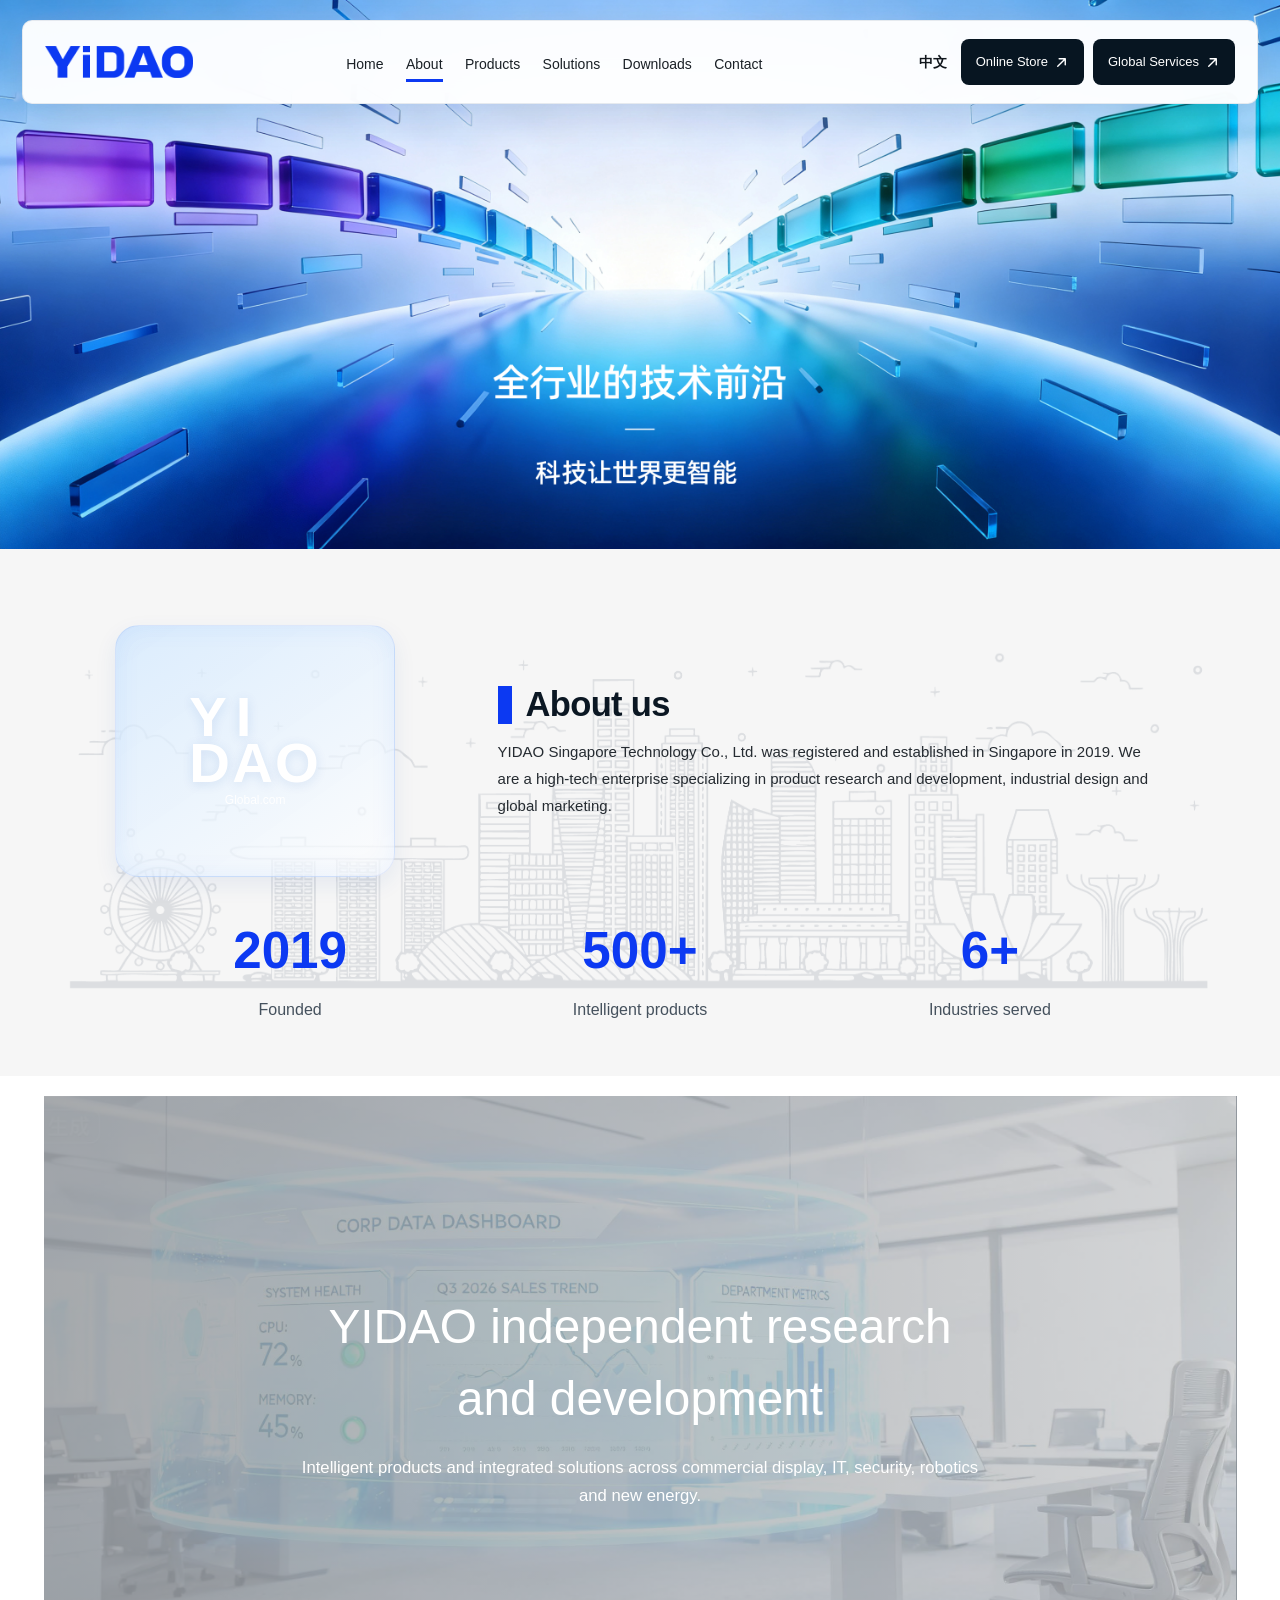
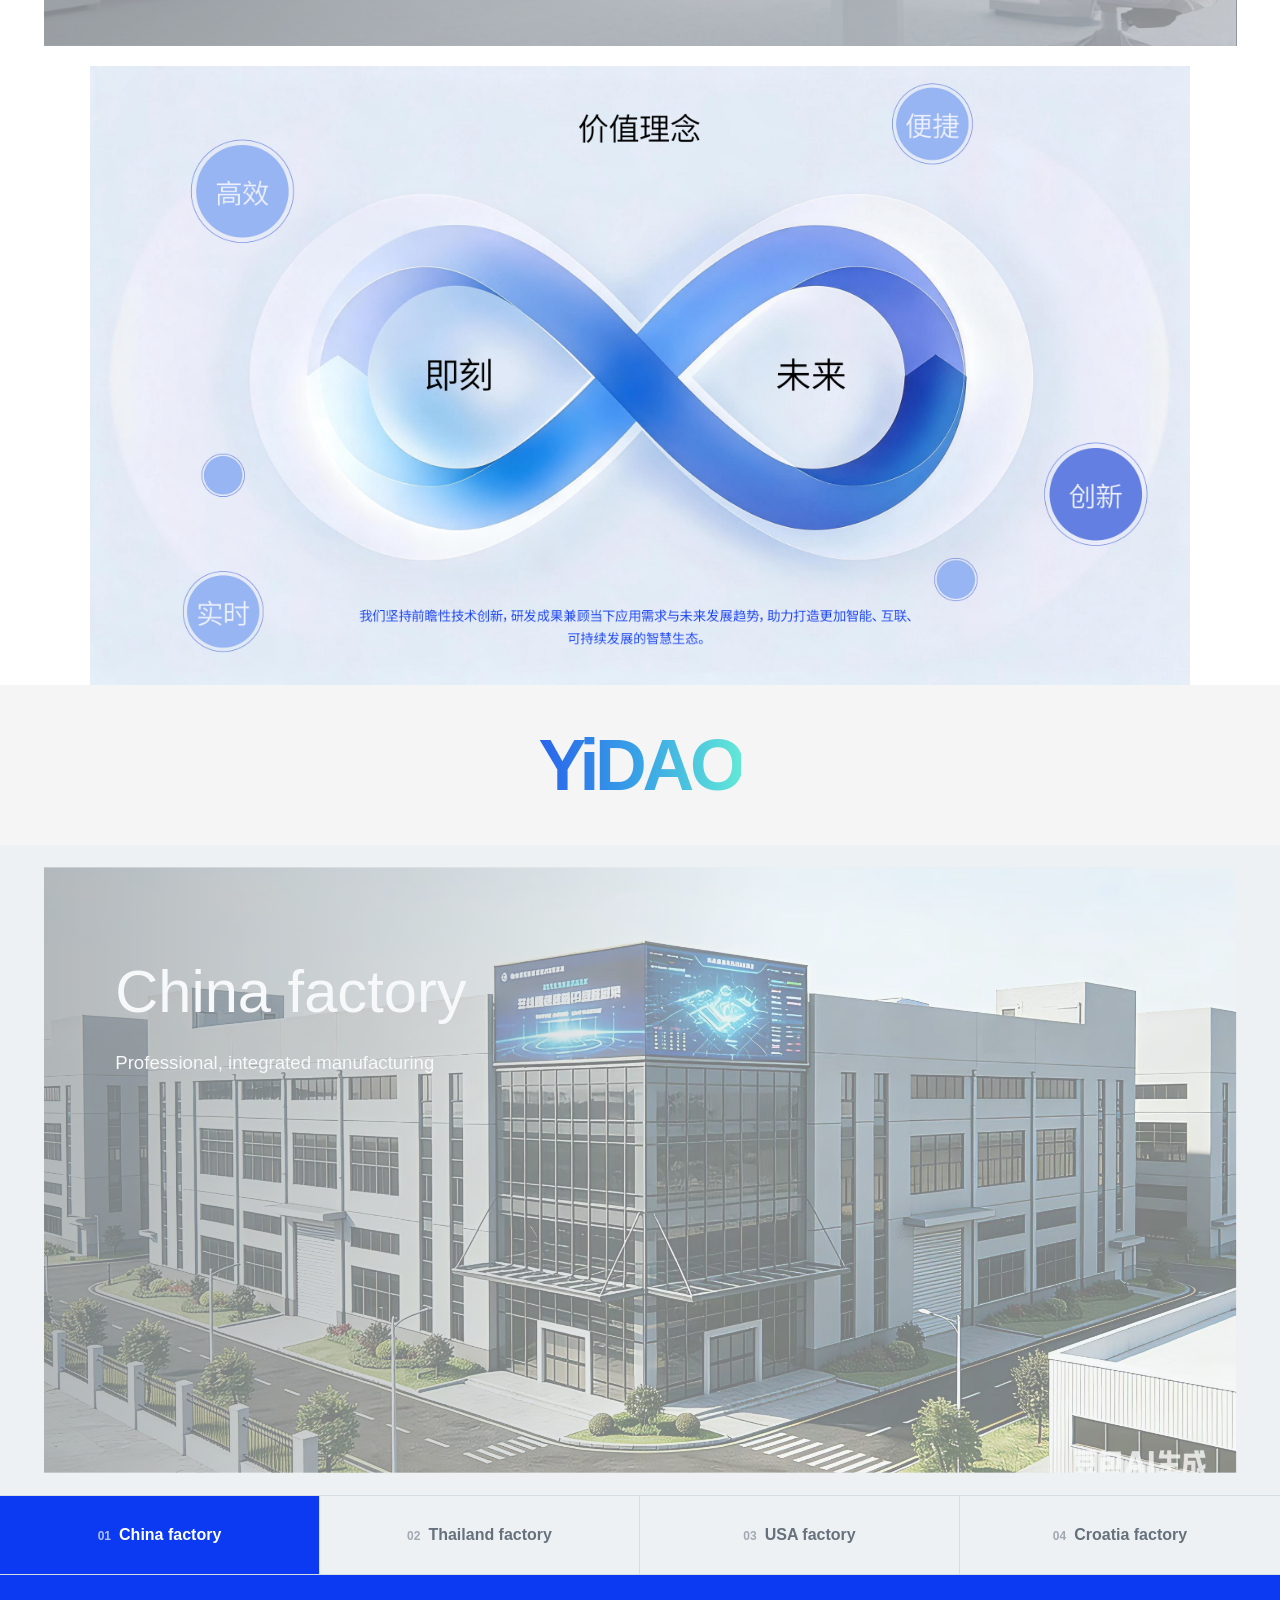
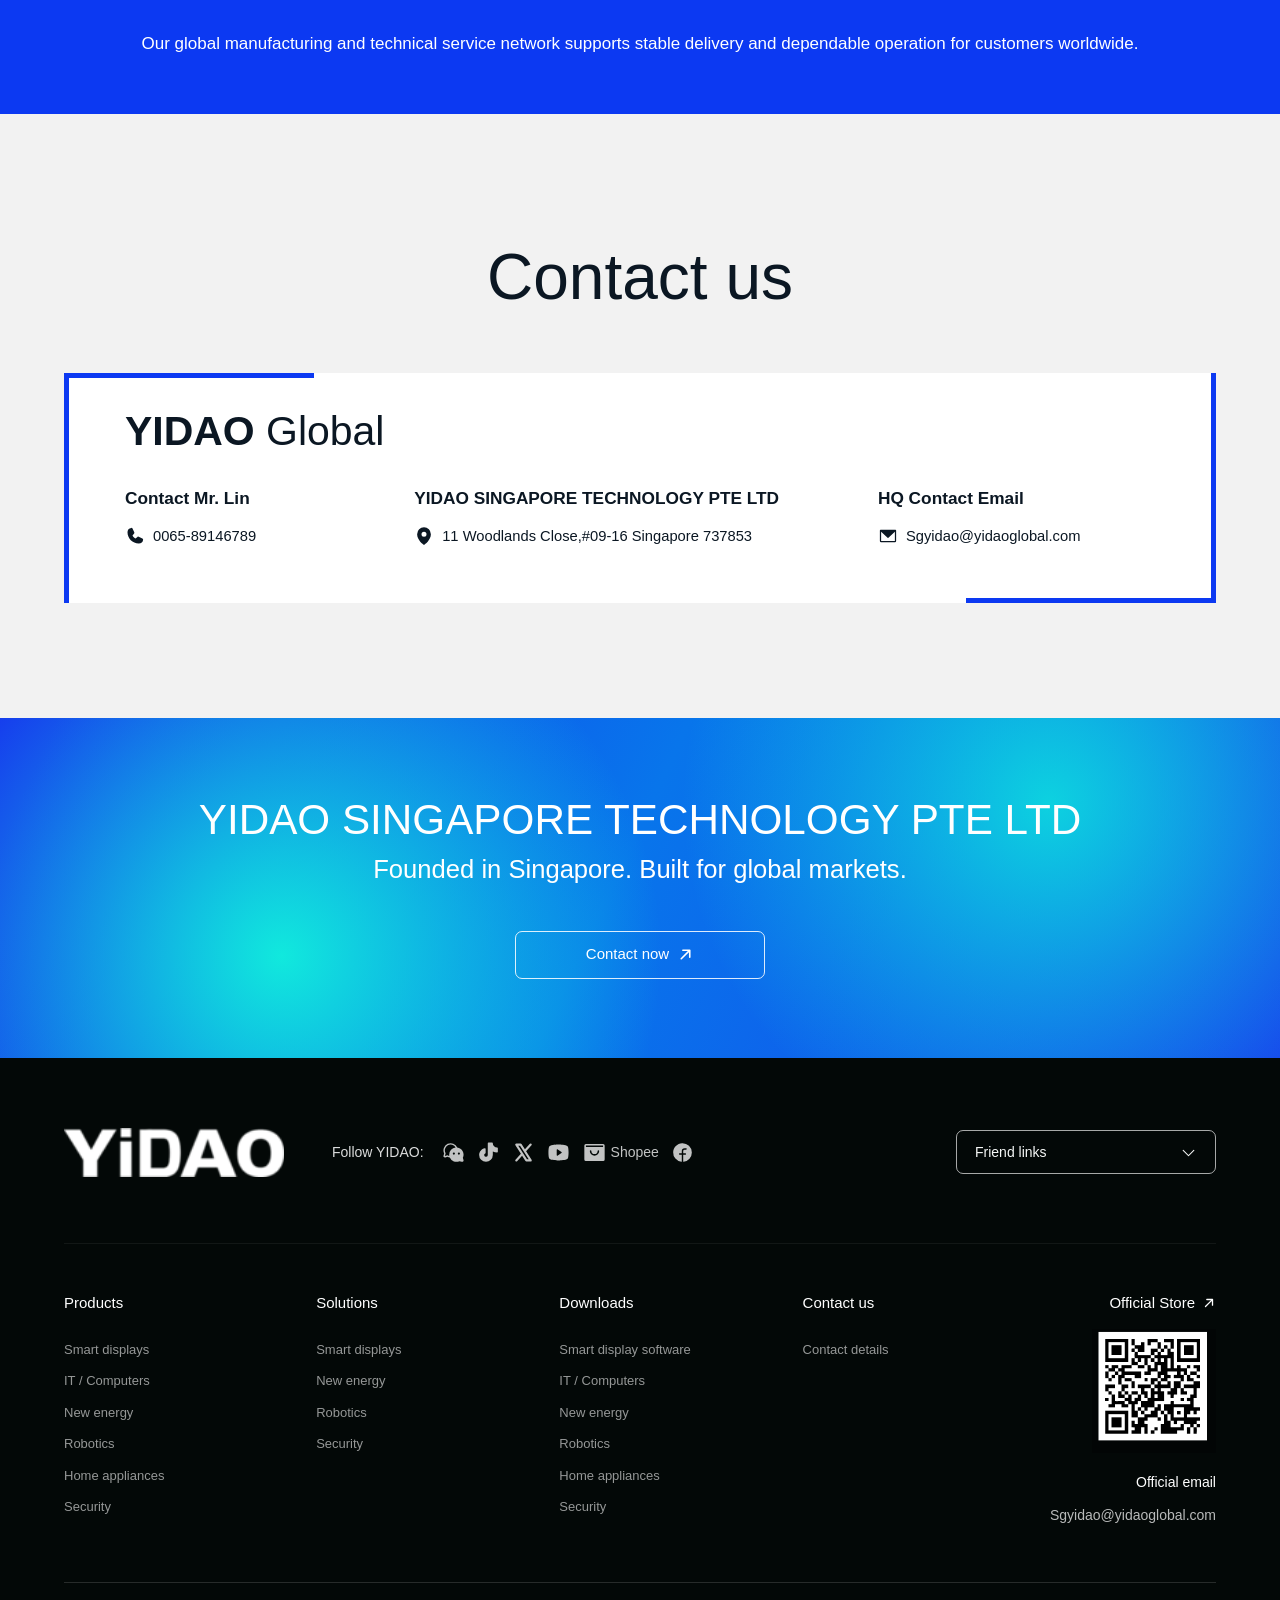
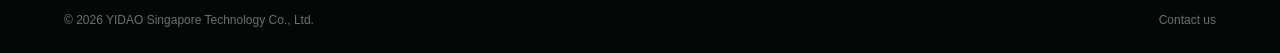
==== commit d9c797a1: "Publish updated YIDAO site" ====
--- a/about/index.html
+++ b/about/index.html
@@ -1,2 +1,2 @@
-<!DOCTYPE html><html lang="en"><head><meta charSet="utf-8"/><meta name="viewport" content="width=device-width, initial-scale=1"/><link rel="preload" as="image" href="/images/logo-blue.png"/><link rel="preload" as="image" href="/images/about/hero.jpg" fetchPriority="high"/><link rel="preload" as="image" href="/images/logo.png"/><link rel="preload" as="image" href="/images/footer-store-qr.png"/><link rel="stylesheet" href="/assets/index-SZoD1A0G.css" data-rsc-css-href="/assets/index-SZoD1A0G.css" data-precedence="vite-rsc/importer-resources"/><link rel="modulepreload" href="/assets/layout-segment-context-DzxnnUQN.js" crossorigin=""/><link rel="modulepreload" href="/assets/rolldown-runtime-S-ySWqyJ.js" crossorigin=""/><link rel="modulepreload" href="/assets/index-DD0P8evA.js" crossorigin=""/><link rel="modulepreload" href="/assets/framework-CXnKph_e.js" crossorigin=""/><link rel="modulepreload" href="/assets/SitePage-CAjsGwSV.js" crossorigin=""/><link rel="modulepreload" href="/assets/query-D8Wk3mvj.js" crossorigin=""/><title>YIDAO | Technology Built for a Smarter World</title><meta name="description" content="YIDAO develops commercial display, IT, security, robotics, drone and renewable energy solutions for global markets."/><meta property="og:title" content="YIDAO | Technology Built for a Smarter World"/><meta property="og:description" content="YIDAO develops commercial display, IT, security, robotics, drone and renewable energy solutions for global markets."/><meta property="og:type" content="website"/><meta property="og:image" content="http://localhost:3000/og.png"/><meta property="og:image:width" content="1200"/><meta property="og:image:height" content="630"/><meta property="og:image:alt" content="YIDAO | Technology Built for a Smarter World"/><meta name="twitter:card" content="summary_large_image"/><meta name="twitter:title" content="YIDAO | Technology Built for a Smarter World"/><meta name="twitter:description" content="YIDAO develops commercial display, IT, security, robotics, drone and renewable energy solutions for global markets."/><meta name="twitter:image" content="http://localhost:3000/og.png"/><link rel="shortcut icon" href="/images/favicon.png"/><link rel="icon" href="/images/favicon.png"/><link rel="apple-touch-icon" href="/images/favicon.png"/><script>self.__VINEXT_RSC_PARAMS__={}</script><script>self.__VINEXT_RSC_NAV__={"pathname":"/about","searchParams":[]}</script><link rel="modulepreload" href="/assets/index-DD0P8evA.js" />
-</head><body><main class="site-shell"><header class="site-header"><a href="/" class="brand" aria-label="YIDAO home"><img src="/images/logo-blue.png" alt="YIDAO"/></a><nav class="desktop-nav" aria-label="Main navigation"><a href="/">Home</a><a class="active" href="/about">About</a><div class="nav-product-item"><a class="product-trigger " href="/products">Products</a><section id="product-menu" class="product-menu" aria-label="Product categories"><div class="product-menu-grid"><div class="product-menu-group"><h2>Smart Display</h2><div><a href="/products/smart-display/advertising">Digital signage</a><a href="/products/smart-display/interactive-display">Interactive display</a><a href="/products/smart-display/meeting-display">Education &amp; meeting</a><a href="/products/smart-display/led-display">LED series</a><a href="/products/smart-display/video-wall">Video walls</a><a href="/products/smart-display/commercial-monitor">Commercial display &amp; monitoring</a><a href="/products">Multimedia devices</a></div></div><div class="product-menu-group"><h2>IT &amp; Computers</h2><div><a href="/products?category=it">All-in-one PCs</a><a href="/products?category=it">Tablet PCs</a><a href="/products?category=it">Laptops</a><a href="/products?category=it">Mini PCs</a><a href="/products?category=it">Design workstations</a></div></div><div class="product-menu-group"><h2>New Energy</h2><div><a href="/products?category=new-energy">Solar panels</a><a href="/products?category=new-energy">Inverters</a><a href="/products?category=new-energy">Energy storage</a><a href="/products?category=new-energy">Solar optimizers</a><a href="/products?category=new-energy">Charging systems</a></div></div><div class="product-menu-group"><h2>Robotics</h2><div><a href="/products?category=robotics">Service</a><a href="/products?category=robotics">Industrial</a><a href="/products?category=robotics">Logistics</a><a href="/products?category=robotics">Special-purpose</a><a href="/products?category=robotics">Humanoid robots</a></div></div><div class="product-menu-group"><h2>Security &amp; Surveillance</h2><div><a href="/products?category=security">Cameras</a><a href="/products?category=security">Routers</a><a href="/products?category=security">Recording equipment</a></div></div><div class="product-menu-group"><h2>Home Appliances</h2><div><a href="/products?category=home-appliances">Air conditioners</a><a href="/products?category=home-appliances">Refrigerators</a><a href="/products?category=home-appliances">Washing machines</a><a href="/products?category=home-appliances">Televisions</a></div></div></div></section></div><a href="/solutions">Solutions</a><a href="/downloads">Downloads</a><a href="/contact">Contact</a></nav><div class="header-actions"><button class="language-button" aria-label="Switch language">中文</button><a class="header-link" href="http://www.witdisplay.com/" target="_blank" rel="noreferrer">Online Store<!-- --> <svg xmlns="http://www.w3.org/2000/svg" width="1em" height="1em" fill="currentColor" viewBox="0 0 256 256"><path d="M204,64V168a12,12,0,0,1-24,0V93L72.49,200.49a12,12,0,0,1-17-17L163,76H88a12,12,0,0,1,0-24H192A12,12,0,0,1,204,64Z"></path></svg></a><a class="header-link services-link" href="/contact">Global Services<!-- --> <svg xmlns="http://www.w3.org/2000/svg" width="1em" height="1em" fill="currentColor" viewBox="0 0 256 256"><path d="M204,64V168a12,12,0,0,1-24,0V93L72.49,200.49a12,12,0,0,1-17-17L163,76H88a12,12,0,0,1,0-24H192A12,12,0,0,1,204,64Z"></path></svg></a><button class="menu-button" aria-expanded="false" aria-label="Toggle navigation"><svg xmlns="http://www.w3.org/2000/svg" width="1em" height="1em" fill="currentColor" viewBox="0 0 256 256"><path d="M224,128a8,8,0,0,1-8,8H40a8,8,0,0,1,0-16H216A8,8,0,0,1,224,128ZM40,72H216a8,8,0,0,0,0-16H40a8,8,0,0,0,0,16ZM216,184H40a8,8,0,0,0,0,16H216a8,8,0,0,0,0-16Z"></path></svg></button></div></header><section class="about-v2 page-main" id="about"><section class="about-v2-hero hero-visual"><img src="/images/about/hero.jpg" alt="Technology at the forefront of every industry" fetchPriority="high"/></section><section class="about-v2-intro reveal"><div class="about-v2-logo-tile" aria-label="YIDAO Global"><strong><span>YI</span><span>DAO</span></strong><small>Global.com</small></div><div><p class="about-v2-kicker">ABOUT US</p><h1>About us</h1><p>YIDAO Singapore Technology Co., Ltd. was registered and established in Singapore in 2019. We are a high-tech enterprise specializing in product research and development, industrial design and global marketing.</p></div></section><section class="about-v2-stats reveal" aria-label="Company facts"><div><strong>2019</strong><span>Founded</span></div><div><strong>500+</strong><span>Intelligent products</span></div><div><strong>6+</strong><span>Industries served</span></div></section><section class="about-v2-technology scale-media"><img src="/images/about/rd-office.jpg" alt="YIDAO research and data development environment" loading="lazy"/><div><h2>YIDAO independent research and development</h2><p>Intelligent products and integrated solutions across commercial display, IT, security, robotics and new energy.</p></div></section><section class="about-v2-values reveal"><img src="/images/about/values-infinity.jpg" alt="" loading="lazy"/><div class="about-values-overlay"><p>OUR VALUES</p><h2><span>Now</span><span>Future</span></h2><ul><li>Efficient</li><li>Agile</li><li>Innovative</li><li>Real-time</li></ul><p class="about-values-copy">We create technology that responds to today’s needs and helps build a more intelligent, connected and sustainable future.</p></div></section><section class="about-v2-factories"><div class="about-factory-stage scale-media"><img src="/images/about/factory-china.jpg" alt="China factory" loading="lazy"/><div><h2>China factory</h2><p>Professional, integrated manufacturing</p></div></div><div class="about-factory-tabs" role="tablist"><button class="active" type="button" role="tab" aria-selected="true"><span>01</span>China factory</button><button type="button" role="tab" aria-selected="false"><span>02</span>Thailand factory</button><button type="button" role="tab" aria-selected="false"><span>03</span>USA factory</button><button type="button" role="tab" aria-selected="false"><span>04</span>Croatia factory</button></div><p class="about-factory-note">Our global manufacturing and technical service network supports stable delivery and dependable operation for customers worldwide.</p></section><section class="about-v2-contact reveal"><h2>Contact us</h2><div><strong>YIDAO <span>Global</span></strong><p><b>Contact Mr. Lin</b><a href="tel:+6589146789"><svg xmlns="http://www.w3.org/2000/svg" width="1em" height="1em" fill="currentColor" viewBox="0 0 256 256"><path d="M231.88,175.08A56.26,56.26,0,0,1,176,224C96.6,224,32,159.4,32,80A56.26,56.26,0,0,1,80.92,24.12a16,16,0,0,1,16.62,9.52l21.12,47.15,0,.12A16,16,0,0,1,117.39,96c-.18.27-.37.52-.57.77L96,121.45c7.49,15.22,23.41,31,38.83,38.51l24.34-20.71a8.12,8.12,0,0,1,.75-.56,16,16,0,0,1,15.17-1.4l.13.06,47.11,21.11A16,16,0,0,1,231.88,175.08Z"></path></svg>0065-89146789</a></p><p><b>YIDAO SINGAPORE TECHNOLOGY PTE LTD</b><span><svg xmlns="http://www.w3.org/2000/svg" width="1em" height="1em" fill="currentColor" viewBox="0 0 256 256"><path d="M128,16a88.1,88.1,0,0,0-88,88c0,75.3,80,132.17,83.41,134.55a8,8,0,0,0,9.18,0C136,236.17,216,179.3,216,104A88.1,88.1,0,0,0,128,16Zm0,56a32,32,0,1,1-32,32A32,32,0,0,1,128,72Z"></path></svg>11 Woodlands Close,#09-16 Singapore 737853</span></p><p><b>HQ Contact Email</b><a href="mailto:Sgyidao@yidaoglobal.com"><svg xmlns="http://www.w3.org/2000/svg" width="1em" height="1em" fill="currentColor" viewBox="0 0 256 256"><path d="M224,48H32a8,8,0,0,0-8,8V192a16,16,0,0,0,16,16H216a16,16,0,0,0,16-16V56A8,8,0,0,0,224,48Zm-8,144H40V74.19l82.59,75.71a8,8,0,0,0,10.82,0L216,74.19V192Z"></path></svg>Sgyidao@yidaoglobal.com</a></p></div></section><div class="contact-consult-banner about-v2-cta"><div class="reveal"><h2>YIDAO SINGAPORE TECHNOLOGY PTE LTD</h2><p>Founded in Singapore. Built for global markets.</p><a href="/contact">Contact now<svg xmlns="http://www.w3.org/2000/svg" width="1em" height="1em" fill="currentColor" viewBox="0 0 256 256"><path d="M204,64V168a12,12,0,0,1-24,0V93L72.49,200.49a12,12,0,0,1-17-17L163,76H88a12,12,0,0,1,0-24H192A12,12,0,0,1,204,64Z"></path></svg></a></div></div></section><footer class="site-footer" id="site-footer"><div class="footer-top"><a href="/" class="footer-brand" aria-label="YIDAO home"><img src="/images/logo.png" alt="YIDAO"/></a><div class="footer-follow"><span>Follow YIDAO:</span><div class="footer-socials" aria-label="YIDAO social platforms"><span title="WeChat"><svg xmlns="http://www.w3.org/2000/svg" width="1em" height="1em" fill="currentColor" viewBox="0 0 256 256"><path d="M232.07,186.76A80,80,0,0,0,169.58,72.59,80,80,0,1,0,23.93,138.76l-7.27,24.71a16,16,0,0,0,19.87,19.87l24.71-7.27a79,79,0,0,0,25.19,7.35,80,80,0,0,0,108.33,40.65l24.71,7.27a16,16,0,0,0,19.87-19.87ZM132,152a12,12,0,1,1,12-12A12,12,0,0,1,132,152Zm-52,0a80.32,80.32,0,0,0,1.3,14.3,63.45,63.45,0,0,1-15.49-5.85,8,8,0,0,0-6-.63L32,168l8.17-27.76a8,8,0,0,0-.63-6A64,64,0,0,1,151.68,72.43,80.12,80.12,0,0,0,80,152Zm108,0a12,12,0,1,1,12-12A12,12,0,0,1,188,152Z"></path></svg></span><span title="TikTok"><svg xmlns="http://www.w3.org/2000/svg" width="1em" height="1em" fill="currentColor" viewBox="0 0 256 256"><path d="M232,80v40a8,8,0,0,1-8,8,103.25,103.25,0,0,1-48-11.71V156a76,76,0,0,1-152,0c0-36.9,26.91-69.52,62.6-75.88A8,8,0,0,1,96,88v42.69a8,8,0,0,1-4.57,7.23A20,20,0,1,0,120,156V24a8,8,0,0,1,8-8h40a8,8,0,0,1,8,8,48.05,48.05,0,0,0,48,48A8,8,0,0,1,232,80Z"></path></svg></span><span title="X"><svg xmlns="http://www.w3.org/2000/svg" width="1em" height="1em" fill="currentColor" viewBox="0 0 256 256"><path d="M218.12,209.56l-61-95.8,59.72-65.69a12,12,0,0,0-17.76-16.14L143.81,92.77,106.12,33.56A12,12,0,0,0,96,28H48A12,12,0,0,0,37.88,46.44l61,95.8L39.12,207.93a12,12,0,1,0,17.76,16.14l55.31-60.84,37.69,59.21A12,12,0,0,0,160,228h48a12,12,0,0,0,10.12-18.44ZM166.59,204,69.86,52H89.41l96.73,152Z"></path></svg></span><span title="YouTube"><svg xmlns="http://www.w3.org/2000/svg" width="1em" height="1em" fill="currentColor" viewBox="0 0 256 256"><path d="M234.33,69.52a24,24,0,0,0-14.49-16.4C185.56,39.88,131,40,128,40s-57.56-.12-91.84,13.12a24,24,0,0,0-14.49,16.4C19.08,79.5,16,97.74,16,128s3.08,48.5,5.67,58.48a24,24,0,0,0,14.49,16.41C69,215.56,120.4,216,127.34,216h1.32c6.94,0,58.37-.44,91.18-13.11a24,24,0,0,0,14.49-16.41c2.59-10,5.67-28.22,5.67-58.48S236.92,79.5,234.33,69.52Zm-73.74,65-40,28A8,8,0,0,1,108,156V100a8,8,0,0,1,12.59-6.55l40,28a8,8,0,0,1,0,13.1Z"></path></svg></span><span class="shopee-mark" title="Shopee"><svg xmlns="http://www.w3.org/2000/svg" width="1em" height="1em" fill="currentColor" viewBox="0 0 256 256"><path d="M216,40H40A16,16,0,0,0,24,56V200a16,16,0,0,0,16,16H216a16,16,0,0,0,16-16V56A16,16,0,0,0,216,40ZM128,160a48.05,48.05,0,0,1-48-48,8,8,0,0,1,16,0,32,32,0,0,0,64,0,8,8,0,0,1,16,0A48.05,48.05,0,0,1,128,160ZM40,72V56H216V72Z"></path></svg><em>Shopee</em></span><span title="Facebook"><svg xmlns="http://www.w3.org/2000/svg" width="1em" height="1em" fill="currentColor" viewBox="0 0 256 256"><path d="M232,128a104.16,104.16,0,0,1-91.55,103.26,4,4,0,0,1-4.45-4V152h24a8,8,0,0,0,8-8.53,8.17,8.17,0,0,0-8.25-7.47H136V112a16,16,0,0,1,16-16h16a8,8,0,0,0,8-8.53A8.17,8.17,0,0,0,167.73,80H152a32,32,0,0,0-32,32v24H96a8,8,0,0,0-8,8.53A8.17,8.17,0,0,0,96.27,152H120v75.28a4,4,0,0,1-4.44,4A104.15,104.15,0,0,1,24.07,124.09c2-54,45.74-97.9,99.78-100A104.12,104.12,0,0,1,232,128Z"></path></svg></span></div></div><details class="footer-friend-links"><summary>Friend links<svg xmlns="http://www.w3.org/2000/svg" width="1em" height="1em" fill="currentColor" viewBox="0 0 256 256"><path d="M213.66,101.66l-80,80a8,8,0,0,1-11.32,0l-80-80A8,8,0,0,1,53.66,90.34L128,164.69l74.34-74.35a8,8,0,0,1,11.32,11.32Z"></path></svg></summary><div><a href="http://www.witdisplay.com/" target="_blank" rel="noreferrer">Official Store</a><a href="/contact">Global Services</a></div></details></div><div class="footer-links"><div><strong>Products</strong><a href="/products">Smart displays</a><a href="/products">IT / <!-- -->Computers</a><a href="/products">New energy</a><a href="/products">Robotics</a><a href="/products">Home appliances</a><a href="/products">Security</a></div><div><strong>Solutions</strong><a href="/solutions">Smart displays</a><a href="/solutions">New energy</a><a href="/solutions">Robotics</a><a href="/solutions">Security</a></div><div><strong>Downloads</strong><a href="/downloads">Smart display software</a><a href="/downloads">IT / <!-- -->Computers</a><a href="/downloads">New energy</a><a href="/downloads">Robotics</a><a href="/downloads">Home appliances</a><a href="/downloads">Security</a></div><div><strong>Contact us</strong><a href="/contact">Contact details</a></div><div class="footer-shop"><a href="http://www.witdisplay.com/" target="_blank" rel="noreferrer">Official Store<!-- --> <svg xmlns="http://www.w3.org/2000/svg" width="1em" height="1em" fill="currentColor" viewBox="0 0 256 256"><path d="M204,64V168a12,12,0,0,1-24,0V93L72.49,200.49a12,12,0,0,1-17-17L163,76H88a12,12,0,0,1,0-24H192A12,12,0,0,1,204,64Z"></path></svg></a><img src="/images/footer-store-qr.png" alt="Official store QR code"/><span>Official email</span><a href="mailto:Sgyidao@yidaoglobal.com">Sgyidao@yidaoglobal.com</a></div></div><div class="footer-bottom"><span>© <!-- -->2026<!-- --> YIDAO Singapore Technology Co., Ltd.</span><a href="/contact">Contact us</a></div></footer></main><script id="_R_">import("/assets/index-DD0P8evA.js")</script></body></html><script>self.__VINEXT_RSC_CHUNKS__=self.__VINEXT_RSC_CHUNKS__||[];self.__VINEXT_RSC_CHUNKS__.push("2:I[\"8c0f216c4604\",[],\"Children\",1]\n3:I[\"15c18cfaeeff\",[],\"LayoutSegmentProvider\",1]\n4:I[\"8c0f216c4604\",[],\"Slot\",1]\n5:I[\"593f344dc510\",[],\"RedirectBoundary\",1]\n:HL[\"/assets/index-SZoD1A0G.css\",\"style\"]\n")</script><script>self.__VINEXT_RSC_CHUNKS__=self.__VINEXT_RSC_CHUNKS__||[];self.__VINEXT_RSC_CHUNKS__.push("0:{\"__route\":\"route:/about\",\"__interceptionContext\":null,\"__layoutIds\":[\"layout:/\"],\"__rootLayout\":\"/\",\"page:/about\":\"$L1\",\"layout:/\":[[[[\"$\",\"link\",\"css:/assets/index-SZoD1A0G.css\",{\"rel\":\"stylesheet\",\"precedence\":\"vite-rsc/importer-resources\",\"href\":\"/assets/index-SZoD1A0G.css\",\"data-rsc-css-href\":\"/assets/index-SZoD1A0G.css\"}],\"$undefined\"],[\"$\",\"html\",null,{\"lang\":\"en\",\"children\":[\"$\",\"body\",null,{\"children\":[\"$\",\"$L2\",null,{}]}]}]],null],\"route:/about\":[[[\"$\",\"meta\",null,{\"charSet\":\"utf-8\"}],[[\"$\",\"title\",\"0\",{\"children\":\"YIDAO | Technology Built for a Smarter World\"}],[\"$\",\"meta\",\"1\",{\"name\":\"description\",\"content\":\"YIDAO develops commercial display, IT, security, robotics, drone and renewable energy solutions for global markets.\"}],[\"$\",\"meta\",\"2\",{\"property\":\"og:title\",\"content\":\"YIDAO | Technology Built for a Smarter World\"}],[\"$\",\"meta\",\"3\",{\"property\":\"og:description\",\"content\":\"YIDAO develops commercial display, IT, security, robotics, drone and renewable energy solutions for global markets.\"}],[\"$\",\"meta\",\"4\",{\"property\":\"og:type\",\"content\":\"website\"}],[\"$\",\"meta\",\"5\",{\"property\":\"og:image\",\"content\":\"http://localhost:3000/og.png\"}],[\"$\",\"meta\",\"6\",{\"property\":\"og:image:width\",\"content\":\"1200\"}],[\"$\",\"meta\",\"7\",{\"property\":\"og:image:height\",\"content\":\"630\"}],[\"$\",\"meta\",\"8\",{\"property\":\"og:image:alt\",\"content\":\"YIDAO | Technology Built for a Smarter World\"}],[\"$\",\"meta\",\"9\",{\"name\":\"twitter:card\",\"content\":\"summary_large_image\"}],[\"$\",\"meta\",\"10\",{\"name\":\"twitter:title\",\"content\":\"YIDAO | Technology Built for a Smarter World\"}],[\"$\",\"meta\",\"11\",{\"name\":\"twitter:description\",\"content\":\"YIDAO develops commercial display, IT, security, robotics, drone and renewable energy solutions for global markets.\"}],[\"$\",\"meta\",\"12\",{\"name\":\"twitter:image\",\"content\":\"http://localhost:3000/og.png\"}],[\"$\",\"link\",\"13\",{\"rel\":\"shortcut icon\",\"href\":\"/images/favicon.png\"}],[\"$\",\"link\",\"14\",{\"rel\":\"icon\",\"href\":\"/images/favicon.png\"}],[\"$\",\"link\",\"15\",{\"rel\":\"apple-touch-icon\",\"href\":\"/images/favicon.png\"}]],[[\"$\",\"meta\",\"0\",{\"name\":\"viewport\",\"content\":\"width=device-width, initial-scale=1\"}]]],[\"$\",\"$L3\",null,{\"segmentMap\":{\"children\":[\"about\"]},\"children\":[\"$\",\"$L4\",null,{\"id\":\"layout:/\",\"parallelSlots\":\"$undefined\",\"children\":[\"$\",\"$L5\",null,{\"children\":[\"$\",\"$L3\",null,{\"segmentMap\":{\"children\":[]},\"children\":[\"$\",\"$L4\",null,{\"id\":\"page:/about\"}]}]}]}]}]],\"__layoutFlags\":{\"layout:/\":\"s\"},\"__artifactCompatibility\":{\"schemaVersion\":1,\"graphVersion\":\"app-route-graph:pxgtdg7iy2mv\",\"deploymentVersion\":\"f66beeb8-3837-4d23-b8b8-8e3d461258f7\",\"appElementsSchemaVersion\":1,\"rscPayloadSchemaVersion\":1,\"rootBoundaryId\":\"/\",\"renderEpoch\":null}}\n")</script><script>self.__VINEXT_RSC_CHUNKS__=self.__VINEXT_RSC_CHUNKS__||[];self.__VINEXT_RSC_CHUNKS__.push("6:I[\"a4d926745d1f\",[],\"default\",1]\n1:[\"$\",\"$L6\",null,{\"page\":\"about\"}]\n")</script><script>self.__VINEXT_RSC_DONE__=true</script>+<!DOCTYPE html><html lang="en"><head><meta charSet="utf-8"/><meta name="viewport" content="width=device-width, initial-scale=1"/><link rel="preload" as="image" href="/images/logo-blue.png"/><link rel="preload" as="image" href="/images/about/hero.jpg" fetchPriority="high"/><link rel="preload" as="image" href="/images/logo.png"/><link rel="preload" as="image" href="/images/footer-store-qr.png"/><link rel="stylesheet" href="/assets/index-rvwMe6us.css" data-rsc-css-href="/assets/index-rvwMe6us.css" data-precedence="vite-rsc/importer-resources"/><link rel="modulepreload" href="/assets/layout-segment-context-Bu9wQ3wx.js" crossorigin=""/><link rel="modulepreload" href="/assets/rolldown-runtime-S-ySWqyJ.js" crossorigin=""/><link rel="modulepreload" href="/assets/index-CJeVPsC8.js" crossorigin=""/><link rel="modulepreload" href="/assets/framework-CXnKph_e.js" crossorigin=""/><link rel="modulepreload" href="/assets/SitePage-lVkcyPTj.js" crossorigin=""/><link rel="modulepreload" href="/assets/query-D8Wk3mvj.js" crossorigin=""/><title>YIDAO | Technology Built for a Smarter World</title><meta name="description" content="YIDAO develops commercial display, IT, security, robotics, drone and renewable energy solutions for global markets."/><meta property="og:title" content="YIDAO | Technology Built for a Smarter World"/><meta property="og:description" content="YIDAO develops commercial display, IT, security, robotics, drone and renewable energy solutions for global markets."/><meta property="og:type" content="website"/><meta property="og:image" content="http://localhost:3000/og.png"/><meta property="og:image:width" content="1200"/><meta property="og:image:height" content="630"/><meta property="og:image:alt" content="YIDAO | Technology Built for a Smarter World"/><meta name="twitter:card" content="summary_large_image"/><meta name="twitter:title" content="YIDAO | Technology Built for a Smarter World"/><meta name="twitter:description" content="YIDAO develops commercial display, IT, security, robotics, drone and renewable energy solutions for global markets."/><meta name="twitter:image" content="http://localhost:3000/og.png"/><link rel="shortcut icon" href="/images/favicon.png"/><link rel="icon" href="/images/favicon.png"/><link rel="apple-touch-icon" href="/images/favicon.png"/><script>self.__VINEXT_RSC_PARAMS__={}</script><script>self.__VINEXT_RSC_NAV__={"pathname":"/about","searchParams":[]}</script><link rel="modulepreload" href="/assets/index-CJeVPsC8.js" />
+</head><body><main class="site-shell"><header class="site-header"><a href="/" class="brand" aria-label="YIDAO home"><img src="/images/logo-blue.png" alt="YIDAO"/></a><nav class="desktop-nav" aria-label="Main navigation"><a href="/">Home</a><a class="active" href="/about">About</a><div class="nav-product-item"><a class="product-trigger " href="/products">Products</a><section id="product-menu" class="product-menu" aria-label="Product categories"><div class="product-menu-grid"><div class="product-menu-group"><h2>Smart Display</h2><div><a href="/products/smart-display/advertising">Digital signage</a><a href="/products/smart-display/interactive-display">Interactive display</a><a href="/products/smart-display/meeting-display">Education &amp; meeting</a><a href="/products/smart-display/led-display">LED series</a><a href="/products/smart-display/video-wall">Video walls</a><a href="/products/smart-display/commercial-monitor">Commercial display &amp; monitoring</a><a href="/products">Multimedia devices</a></div></div><div class="product-menu-group"><h2>IT &amp; Computers</h2><div><a href="/products?category=it">All-in-one PCs</a><a href="/products?category=it">Tablet PCs</a><a href="/products?category=it">Laptops</a><a href="/products?category=it">Mini PCs</a><a href="/products?category=it">Design workstations</a></div></div><div class="product-menu-group"><h2>New Energy</h2><div><a href="/products?category=new-energy">Solar panels</a><a href="/products?category=new-energy">Inverters</a><a href="/products?category=new-energy">Energy storage</a><a href="/products?category=new-energy">Solar optimizers</a><a href="/products?category=new-energy">Charging systems</a></div></div><div class="product-menu-group"><h2>Robotics</h2><div><a href="/products?category=robotics">Service</a><a href="/products?category=robotics">Industrial</a><a href="/products?category=robotics">Logistics</a><a href="/products?category=robotics">Special-purpose</a><a href="/products?category=robotics">Humanoid robots</a></div></div><div class="product-menu-group"><h2>Security &amp; Surveillance</h2><div><a href="/products?category=security">Cameras</a><a href="/products?category=security">Routers</a><a href="/products?category=security">Recording equipment</a></div></div><div class="product-menu-group"><h2>Home Appliances</h2><div><a href="/products?category=home-appliances">Air conditioners</a><a href="/products?category=home-appliances">Refrigerators</a><a href="/products?category=home-appliances">Washing machines</a><a href="/products?category=home-appliances">Televisions</a></div></div></div></section></div><a href="/solutions">Solutions</a><a href="/downloads">Downloads</a><a href="/contact">Contact</a></nav><div class="header-actions"><button class="language-button" aria-label="Switch language">中文</button><a class="header-link" href="http://www.witdisplay.com/" target="_blank" rel="noreferrer">Online Store<!-- --> <svg xmlns="http://www.w3.org/2000/svg" width="1em" height="1em" fill="currentColor" viewBox="0 0 256 256"><path d="M204,64V168a12,12,0,0,1-24,0V93L72.49,200.49a12,12,0,0,1-17-17L163,76H88a12,12,0,0,1,0-24H192A12,12,0,0,1,204,64Z"></path></svg></a><a class="header-link services-link" href="/contact">Global Services<!-- --> <svg xmlns="http://www.w3.org/2000/svg" width="1em" height="1em" fill="currentColor" viewBox="0 0 256 256"><path d="M204,64V168a12,12,0,0,1-24,0V93L72.49,200.49a12,12,0,0,1-17-17L163,76H88a12,12,0,0,1,0-24H192A12,12,0,0,1,204,64Z"></path></svg></a><button class="menu-button" aria-expanded="false" aria-label="Toggle navigation"><svg xmlns="http://www.w3.org/2000/svg" width="1em" height="1em" fill="currentColor" viewBox="0 0 256 256"><path d="M224,128a8,8,0,0,1-8,8H40a8,8,0,0,1,0-16H216A8,8,0,0,1,224,128ZM40,72H216a8,8,0,0,0,0-16H40a8,8,0,0,0,0,16ZM216,184H40a8,8,0,0,0,0,16H216a8,8,0,0,0,0-16Z"></path></svg></button></div></header><section class="about-v2 page-main" id="about"><section class="about-v2-hero hero-visual"><img src="/images/about/hero.jpg" alt="Technology at the forefront of every industry" fetchPriority="high"/></section><div class="about-v2-overview"><section class="about-v2-intro reveal"><div class="about-v2-logo-tile" aria-label="YIDAO Global"><strong><span>YI</span><span>DAO</span></strong><small>Global.com</small></div><div><p class="about-v2-kicker">ABOUT US</p><h1>About us</h1><p>YIDAO Singapore Technology Co., Ltd. was registered and established in Singapore in 2019. We are a high-tech enterprise specializing in product research and development, industrial design and global marketing.</p></div></section><section class="about-v2-stats reveal" aria-label="Company facts"><div><strong>2019</strong><span>Founded</span></div><div><strong>500+</strong><span>Intelligent products</span></div><div><strong>6+</strong><span>Industries served</span></div></section></div><section class="about-v2-technology scale-media"><img src="/images/about/rd-office.jpg" alt="YIDAO research and data development environment" loading="lazy"/><div><h2>YIDAO independent research and development</h2><p>Intelligent products and integrated solutions across commercial display, IT, security, robotics and new energy.</p></div></section><section class="about-v2-values reveal"><img src="/images/about/values-original.jpg" alt="YIDAO values: efficient, agile, innovative and real-time" loading="lazy"/></section><div class="about-yidao-divider" aria-label="YIDAO"><strong>YiDAO</strong></div><section class="about-v2-factories"><div class="about-factory-stage scale-media"><img src="/images/about/factory-china.jpg" alt="China factory" loading="lazy"/><div><h2>China factory</h2><p>Professional, integrated manufacturing</p></div></div><div class="about-factory-tabs" role="tablist"><button class="active" type="button" role="tab" aria-selected="true"><span>01</span>China factory</button><button type="button" role="tab" aria-selected="false"><span>02</span>Thailand factory</button><button type="button" role="tab" aria-selected="false"><span>03</span>USA factory</button><button type="button" role="tab" aria-selected="false"><span>04</span>Croatia factory</button></div><p class="about-factory-note">Our global manufacturing and technical service network supports stable delivery and dependable operation for customers worldwide.</p></section><section class="about-v2-contact reveal"><h2>Contact us</h2><div><strong>YIDAO <span>Global</span></strong><p><b>Contact Mr. Lin</b><a href="tel:+6589146789"><svg xmlns="http://www.w3.org/2000/svg" width="1em" height="1em" fill="currentColor" viewBox="0 0 256 256"><path d="M231.88,175.08A56.26,56.26,0,0,1,176,224C96.6,224,32,159.4,32,80A56.26,56.26,0,0,1,80.92,24.12a16,16,0,0,1,16.62,9.52l21.12,47.15,0,.12A16,16,0,0,1,117.39,96c-.18.27-.37.52-.57.77L96,121.45c7.49,15.22,23.41,31,38.83,38.51l24.34-20.71a8.12,8.12,0,0,1,.75-.56,16,16,0,0,1,15.17-1.4l.13.06,47.11,21.11A16,16,0,0,1,231.88,175.08Z"></path></svg>0065-89146789</a></p><p><b>YIDAO SINGAPORE TECHNOLOGY PTE LTD</b><span><svg xmlns="http://www.w3.org/2000/svg" width="1em" height="1em" fill="currentColor" viewBox="0 0 256 256"><path d="M128,16a88.1,88.1,0,0,0-88,88c0,75.3,80,132.17,83.41,134.55a8,8,0,0,0,9.18,0C136,236.17,216,179.3,216,104A88.1,88.1,0,0,0,128,16Zm0,56a32,32,0,1,1-32,32A32,32,0,0,1,128,72Z"></path></svg>11 Woodlands Close,#09-16 Singapore 737853</span></p><p><b>HQ Contact Email</b><a href="mailto:Sgyidao@yidaoglobal.com"><svg xmlns="http://www.w3.org/2000/svg" width="1em" height="1em" fill="currentColor" viewBox="0 0 256 256"><path d="M224,48H32a8,8,0,0,0-8,8V192a16,16,0,0,0,16,16H216a16,16,0,0,0,16-16V56A8,8,0,0,0,224,48Zm-8,144H40V74.19l82.59,75.71a8,8,0,0,0,10.82,0L216,74.19V192Z"></path></svg>Sgyidao@yidaoglobal.com</a></p></div></section><div class="contact-consult-banner about-v2-cta"><div class="reveal"><h2>YIDAO SINGAPORE TECHNOLOGY PTE LTD</h2><p>Founded in Singapore. Built for global markets.</p><a href="/contact">Contact now<svg xmlns="http://www.w3.org/2000/svg" width="1em" height="1em" fill="currentColor" viewBox="0 0 256 256"><path d="M204,64V168a12,12,0,0,1-24,0V93L72.49,200.49a12,12,0,0,1-17-17L163,76H88a12,12,0,0,1,0-24H192A12,12,0,0,1,204,64Z"></path></svg></a></div></div></section><footer class="site-footer" id="site-footer"><div class="footer-top"><a href="/" class="footer-brand" aria-label="YIDAO home"><img src="/images/logo.png" alt="YIDAO"/></a><div class="footer-follow"><span>Follow YIDAO:</span><div class="footer-socials" aria-label="YIDAO social platforms"><span title="WeChat"><svg xmlns="http://www.w3.org/2000/svg" width="1em" height="1em" fill="currentColor" viewBox="0 0 256 256"><path d="M232.07,186.76A80,80,0,0,0,169.58,72.59,80,80,0,1,0,23.93,138.76l-7.27,24.71a16,16,0,0,0,19.87,19.87l24.71-7.27a79,79,0,0,0,25.19,7.35,80,80,0,0,0,108.33,40.65l24.71,7.27a16,16,0,0,0,19.87-19.87ZM132,152a12,12,0,1,1,12-12A12,12,0,0,1,132,152Zm-52,0a80.32,80.32,0,0,0,1.3,14.3,63.45,63.45,0,0,1-15.49-5.85,8,8,0,0,0-6-.63L32,168l8.17-27.76a8,8,0,0,0-.63-6A64,64,0,0,1,151.68,72.43,80.12,80.12,0,0,0,80,152Zm108,0a12,12,0,1,1,12-12A12,12,0,0,1,188,152Z"></path></svg></span><span title="TikTok"><svg xmlns="http://www.w3.org/2000/svg" width="1em" height="1em" fill="currentColor" viewBox="0 0 256 256"><path d="M232,80v40a8,8,0,0,1-8,8,103.25,103.25,0,0,1-48-11.71V156a76,76,0,0,1-152,0c0-36.9,26.91-69.52,62.6-75.88A8,8,0,0,1,96,88v42.69a8,8,0,0,1-4.57,7.23A20,20,0,1,0,120,156V24a8,8,0,0,1,8-8h40a8,8,0,0,1,8,8,48.05,48.05,0,0,0,48,48A8,8,0,0,1,232,80Z"></path></svg></span><span title="X"><svg xmlns="http://www.w3.org/2000/svg" width="1em" height="1em" fill="currentColor" viewBox="0 0 256 256"><path d="M218.12,209.56l-61-95.8,59.72-65.69a12,12,0,0,0-17.76-16.14L143.81,92.77,106.12,33.56A12,12,0,0,0,96,28H48A12,12,0,0,0,37.88,46.44l61,95.8L39.12,207.93a12,12,0,1,0,17.76,16.14l55.31-60.84,37.69,59.21A12,12,0,0,0,160,228h48a12,12,0,0,0,10.12-18.44ZM166.59,204,69.86,52H89.41l96.73,152Z"></path></svg></span><span title="YouTube"><svg xmlns="http://www.w3.org/2000/svg" width="1em" height="1em" fill="currentColor" viewBox="0 0 256 256"><path d="M234.33,69.52a24,24,0,0,0-14.49-16.4C185.56,39.88,131,40,128,40s-57.56-.12-91.84,13.12a24,24,0,0,0-14.49,16.4C19.08,79.5,16,97.74,16,128s3.08,48.5,5.67,58.48a24,24,0,0,0,14.49,16.41C69,215.56,120.4,216,127.34,216h1.32c6.94,0,58.37-.44,91.18-13.11a24,24,0,0,0,14.49-16.41c2.59-10,5.67-28.22,5.67-58.48S236.92,79.5,234.33,69.52Zm-73.74,65-40,28A8,8,0,0,1,108,156V100a8,8,0,0,1,12.59-6.55l40,28a8,8,0,0,1,0,13.1Z"></path></svg></span><span class="shopee-mark" title="Shopee"><svg xmlns="http://www.w3.org/2000/svg" width="1em" height="1em" fill="currentColor" viewBox="0 0 256 256"><path d="M216,40H40A16,16,0,0,0,24,56V200a16,16,0,0,0,16,16H216a16,16,0,0,0,16-16V56A16,16,0,0,0,216,40ZM128,160a48.05,48.05,0,0,1-48-48,8,8,0,0,1,16,0,32,32,0,0,0,64,0,8,8,0,0,1,16,0A48.05,48.05,0,0,1,128,160ZM40,72V56H216V72Z"></path></svg><em>Shopee</em></span><span title="Facebook"><svg xmlns="http://www.w3.org/2000/svg" width="1em" height="1em" fill="currentColor" viewBox="0 0 256 256"><path d="M232,128a104.16,104.16,0,0,1-91.55,103.26,4,4,0,0,1-4.45-4V152h24a8,8,0,0,0,8-8.53,8.17,8.17,0,0,0-8.25-7.47H136V112a16,16,0,0,1,16-16h16a8,8,0,0,0,8-8.53A8.17,8.17,0,0,0,167.73,80H152a32,32,0,0,0-32,32v24H96a8,8,0,0,0-8,8.53A8.17,8.17,0,0,0,96.27,152H120v75.28a4,4,0,0,1-4.44,4A104.15,104.15,0,0,1,24.07,124.09c2-54,45.74-97.9,99.78-100A104.12,104.12,0,0,1,232,128Z"></path></svg></span></div></div><details class="footer-friend-links"><summary>Friend links<svg xmlns="http://www.w3.org/2000/svg" width="1em" height="1em" fill="currentColor" viewBox="0 0 256 256"><path d="M213.66,101.66l-80,80a8,8,0,0,1-11.32,0l-80-80A8,8,0,0,1,53.66,90.34L128,164.69l74.34-74.35a8,8,0,0,1,11.32,11.32Z"></path></svg></summary><div><a href="http://www.witdisplay.com/" target="_blank" rel="noreferrer">Official Store</a><a href="/contact">Global Services</a></div></details></div><div class="footer-links"><div><strong>Products</strong><a href="/products">Smart displays</a><a href="/products">IT / <!-- -->Computers</a><a href="/products">New energy</a><a href="/products">Robotics</a><a href="/products">Home appliances</a><a href="/products">Security</a></div><div><strong>Solutions</strong><a href="/solutions">Smart displays</a><a href="/solutions">New energy</a><a href="/solutions">Robotics</a><a href="/solutions">Security</a></div><div><strong>Downloads</strong><a href="/downloads">Smart display software</a><a href="/downloads">IT / <!-- -->Computers</a><a href="/downloads">New energy</a><a href="/downloads">Robotics</a><a href="/downloads">Home appliances</a><a href="/downloads">Security</a></div><div><strong>Contact us</strong><a href="/contact">Contact details</a></div><div class="footer-shop"><a href="http://www.witdisplay.com/" target="_blank" rel="noreferrer">Official Store<!-- --> <svg xmlns="http://www.w3.org/2000/svg" width="1em" height="1em" fill="currentColor" viewBox="0 0 256 256"><path d="M204,64V168a12,12,0,0,1-24,0V93L72.49,200.49a12,12,0,0,1-17-17L163,76H88a12,12,0,0,1,0-24H192A12,12,0,0,1,204,64Z"></path></svg></a><img src="/images/footer-store-qr.png" alt="Official store QR code"/><span>Official email</span><a href="mailto:Sgyidao@yidaoglobal.com">Sgyidao@yidaoglobal.com</a></div></div><div class="footer-bottom"><span>© <!-- -->2026<!-- --> YIDAO Singapore Technology Co., Ltd.</span><a href="/contact">Contact us</a></div></footer></main><script id="_R_">import("/assets/index-CJeVPsC8.js")</script></body></html><script>self.__VINEXT_RSC_CHUNKS__=self.__VINEXT_RSC_CHUNKS__||[];self.__VINEXT_RSC_CHUNKS__.push("2:I[\"8c0f216c4604\",[],\"Children\",1]\n3:I[\"15c18cfaeeff\",[],\"LayoutSegmentProvider\",1]\n4:I[\"8c0f216c4604\",[],\"Slot\",1]\n5:I[\"593f344dc510\",[],\"RedirectBoundary\",1]\n:HL[\"/assets/index-rvwMe6us.css\",\"style\"]\n")</script><script>self.__VINEXT_RSC_CHUNKS__=self.__VINEXT_RSC_CHUNKS__||[];self.__VINEXT_RSC_CHUNKS__.push("0:{\"__route\":\"route:/about\",\"__interceptionContext\":null,\"__layoutIds\":[\"layout:/\"],\"__rootLayout\":\"/\",\"page:/about\":\"$L1\",\"layout:/\":[[[[\"$\",\"link\",\"css:/assets/index-rvwMe6us.css\",{\"rel\":\"stylesheet\",\"precedence\":\"vite-rsc/importer-resources\",\"href\":\"/assets/index-rvwMe6us.css\",\"data-rsc-css-href\":\"/assets/index-rvwMe6us.css\"}],\"$undefined\"],[\"$\",\"html\",null,{\"lang\":\"en\",\"children\":[\"$\",\"body\",null,{\"children\":[\"$\",\"$L2\",null,{}]}]}]],null],\"route:/about\":[[[\"$\",\"meta\",null,{\"charSet\":\"utf-8\"}],[[\"$\",\"title\",\"0\",{\"children\":\"YIDAO | Technology Built for a Smarter World\"}],[\"$\",\"meta\",\"1\",{\"name\":\"description\",\"content\":\"YIDAO develops commercial display, IT, security, robotics, drone and renewable energy solutions for global markets.\"}],[\"$\",\"meta\",\"2\",{\"property\":\"og:title\",\"content\":\"YIDAO | Technology Built for a Smarter World\"}],[\"$\",\"meta\",\"3\",{\"property\":\"og:description\",\"content\":\"YIDAO develops commercial display, IT, security, robotics, drone and renewable energy solutions for global markets.\"}],[\"$\",\"meta\",\"4\",{\"property\":\"og:type\",\"content\":\"website\"}],[\"$\",\"meta\",\"5\",{\"property\":\"og:image\",\"content\":\"http://localhost:3000/og.png\"}],[\"$\",\"meta\",\"6\",{\"property\":\"og:image:width\",\"content\":\"1200\"}],[\"$\",\"meta\",\"7\",{\"property\":\"og:image:height\",\"content\":\"630\"}],[\"$\",\"meta\",\"8\",{\"property\":\"og:image:alt\",\"content\":\"YIDAO | Technology Built for a Smarter World\"}],[\"$\",\"meta\",\"9\",{\"name\":\"twitter:card\",\"content\":\"summary_large_image\"}],[\"$\",\"meta\",\"10\",{\"name\":\"twitter:title\",\"content\":\"YIDAO | Technology Built for a Smarter World\"}],[\"$\",\"meta\",\"11\",{\"name\":\"twitter:description\",\"content\":\"YIDAO develops commercial display, IT, security, robotics, drone and renewable energy solutions for global markets.\"}],[\"$\",\"meta\",\"12\",{\"name\":\"twitter:image\",\"content\":\"http://localhost:3000/og.png\"}],[\"$\",\"link\",\"13\",{\"rel\":\"shortcut icon\",\"href\":\"/images/favicon.png\"}],[\"$\",\"link\",\"14\",{\"rel\":\"icon\",\"href\":\"/images/favicon.png\"}],[\"$\",\"link\",\"15\",{\"rel\":\"apple-touch-icon\",\"href\":\"/images/favicon.png\"}]],[[\"$\",\"meta\",\"0\",{\"name\":\"viewport\",\"content\":\"width=device-width, initial-scale=1\"}]]],[\"$\",\"$L3\",null,{\"segmentMap\":{\"children\":[\"about\"]},\"children\":[\"$\",\"$L4\",null,{\"id\":\"layout:/\",\"parallelSlots\":\"$undefined\",\"children\":[\"$\",\"$L5\",null,{\"children\":[\"$\",\"$L3\",null,{\"segmentMap\":{\"children\":[]},\"children\":[\"$\",\"$L4\",null,{\"id\":\"page:/about\"}]}]}]}]}]],\"__layoutFlags\":{\"layout:/\":\"s\"},\"__artifactCompatibility\":{\"schemaVersion\":1,\"graphVersion\":\"app-route-graph:pxgtdg7iy2mv\",\"deploymentVersion\":\"553762c4-0c5b-459f-818e-d354d36b266e\",\"appElementsSchemaVersion\":1,\"rscPayloadSchemaVersion\":1,\"rootBoundaryId\":\"/\",\"renderEpoch\":null}}\n")</script><script>self.__VINEXT_RSC_CHUNKS__=self.__VINEXT_RSC_CHUNKS__||[];self.__VINEXT_RSC_CHUNKS__.push("6:I[\"a4d926745d1f\",[],\"default\",1]\n1:[\"$\",\"$L6\",null,{\"page\":\"about\"}]\n")</script><script>self.__VINEXT_RSC_DONE__=true</script>
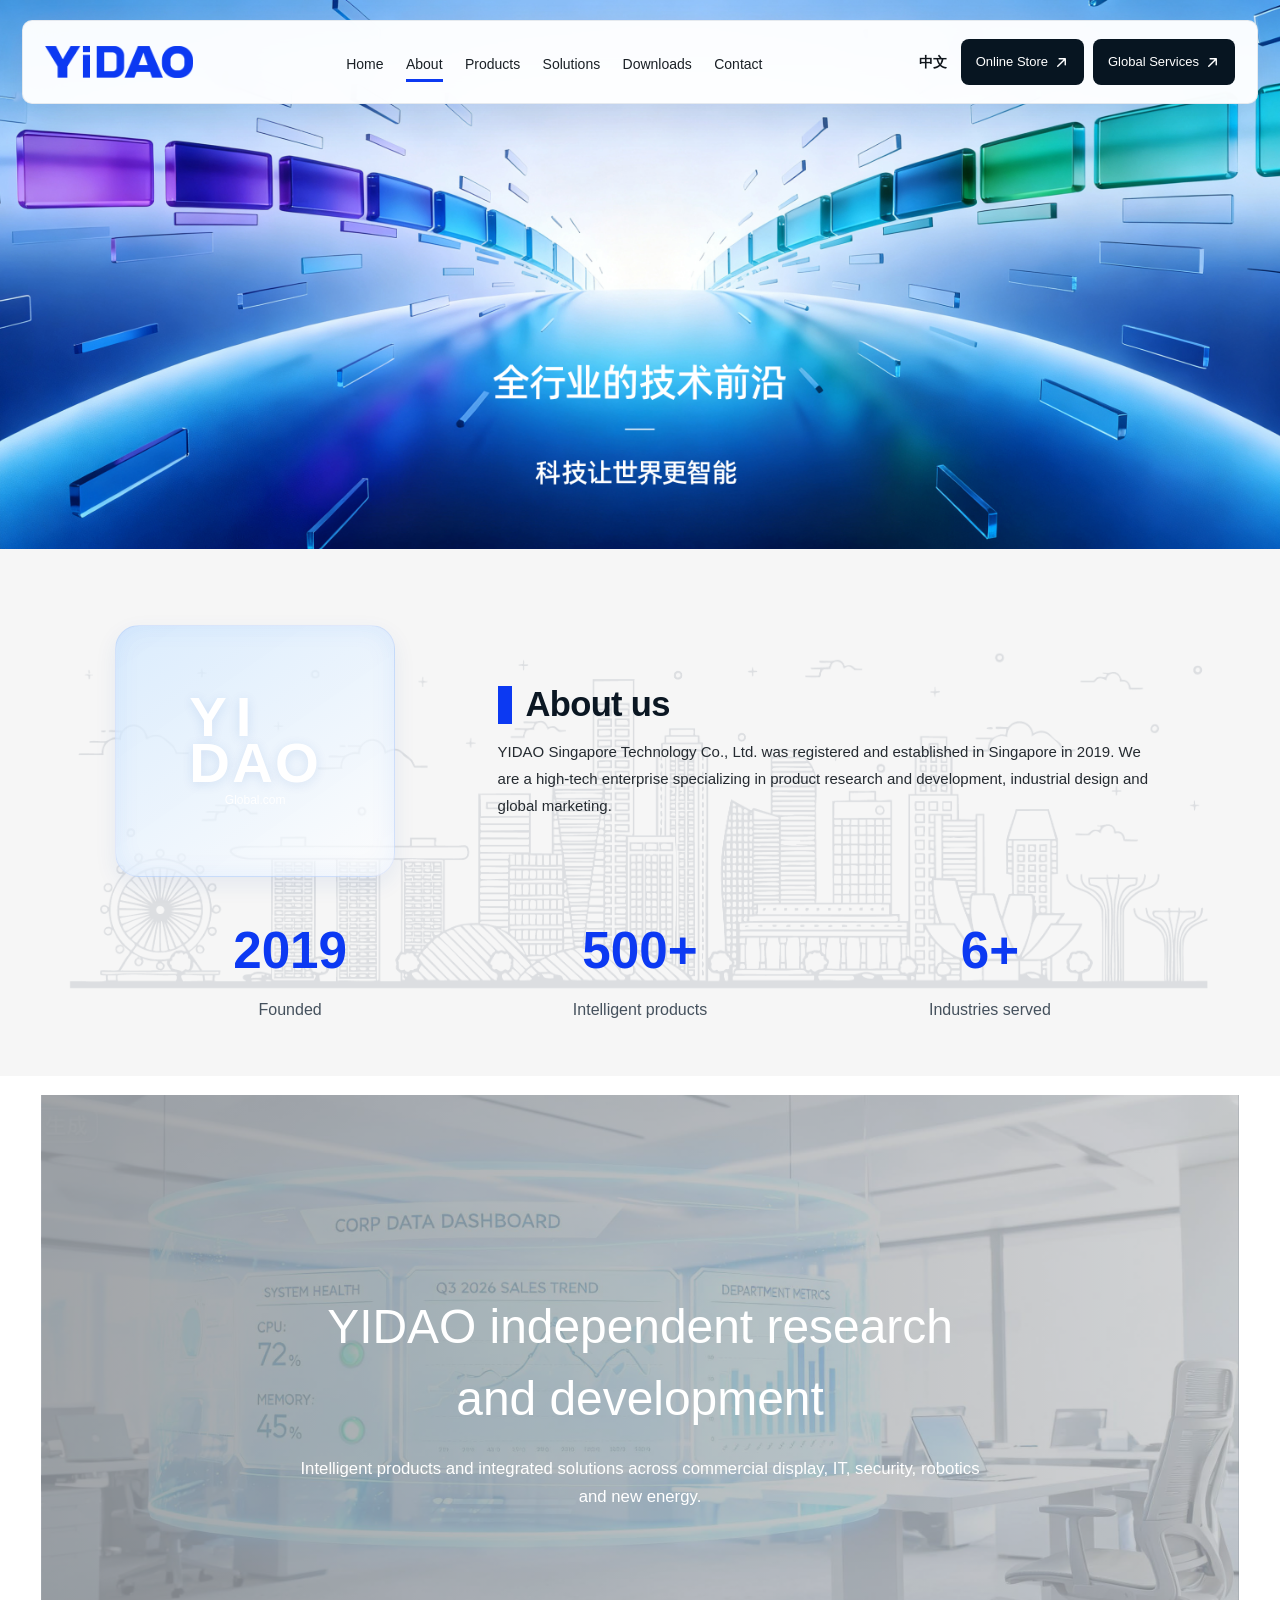
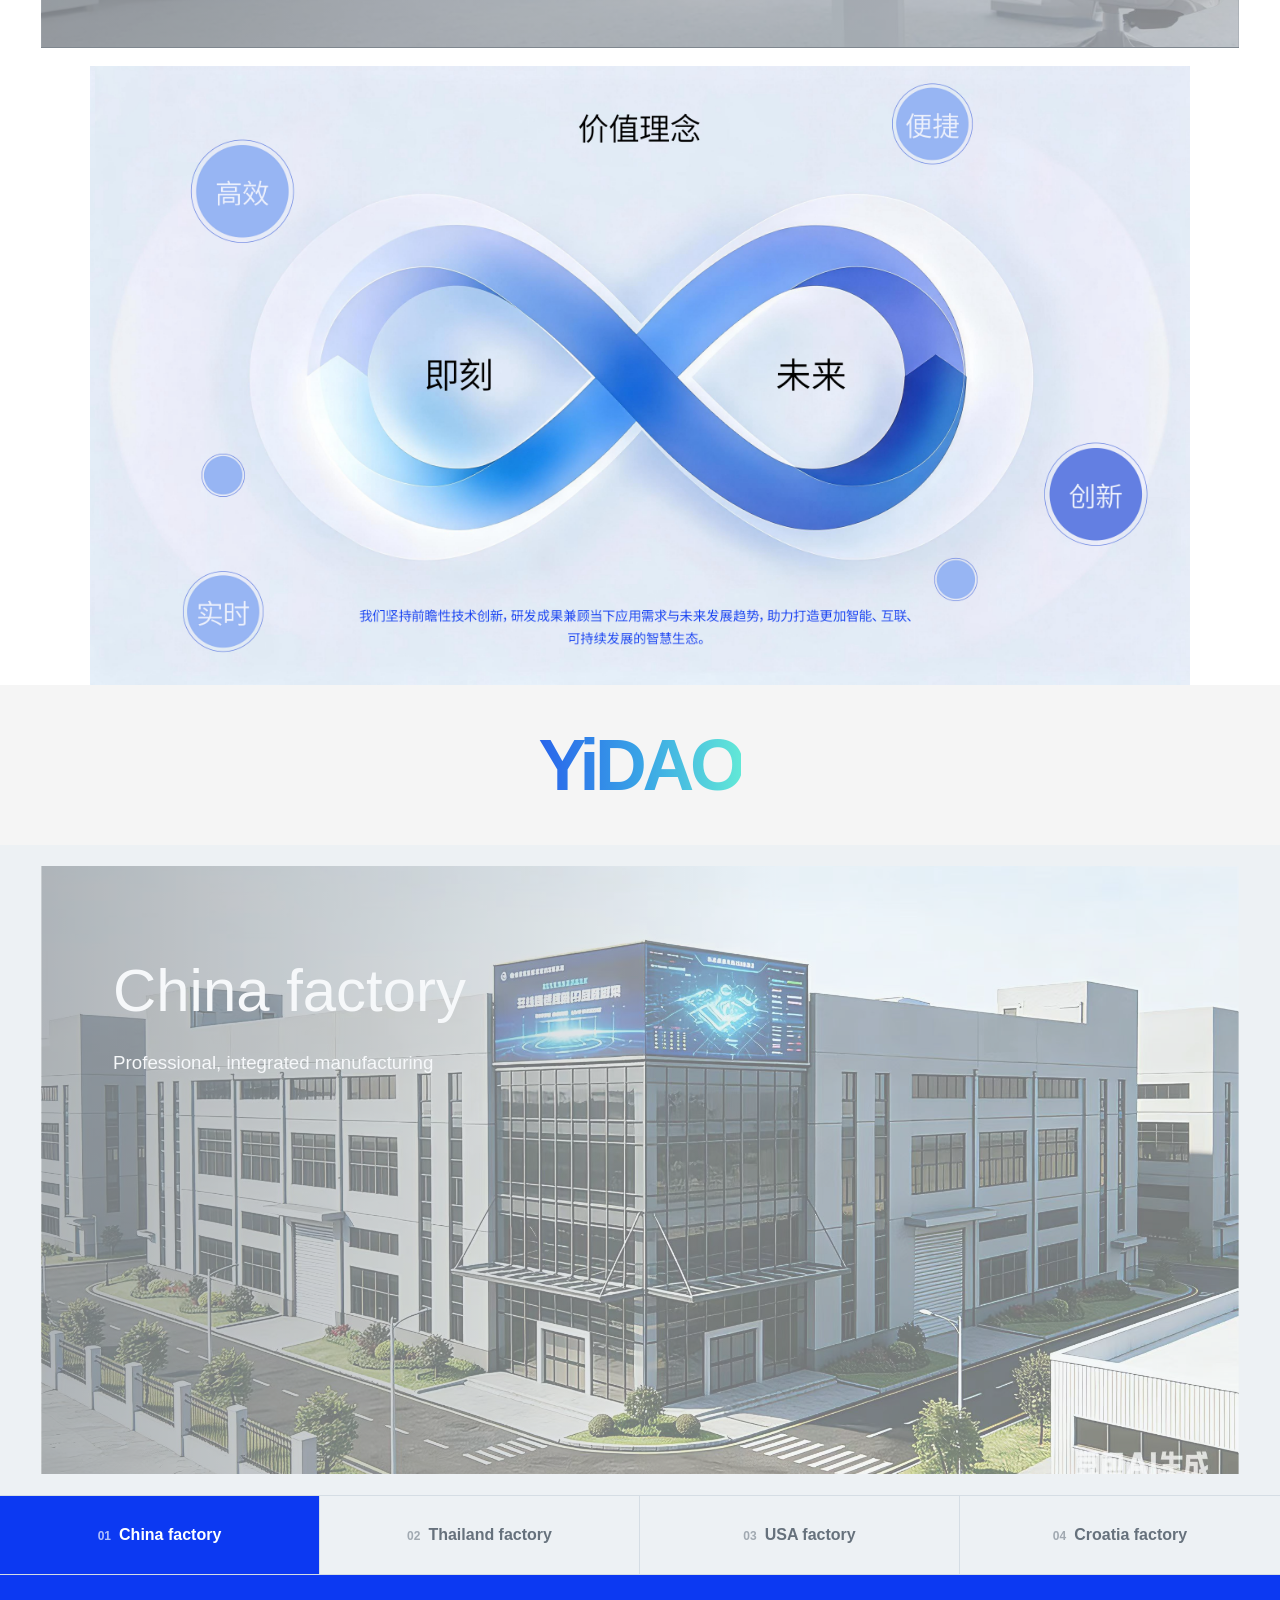
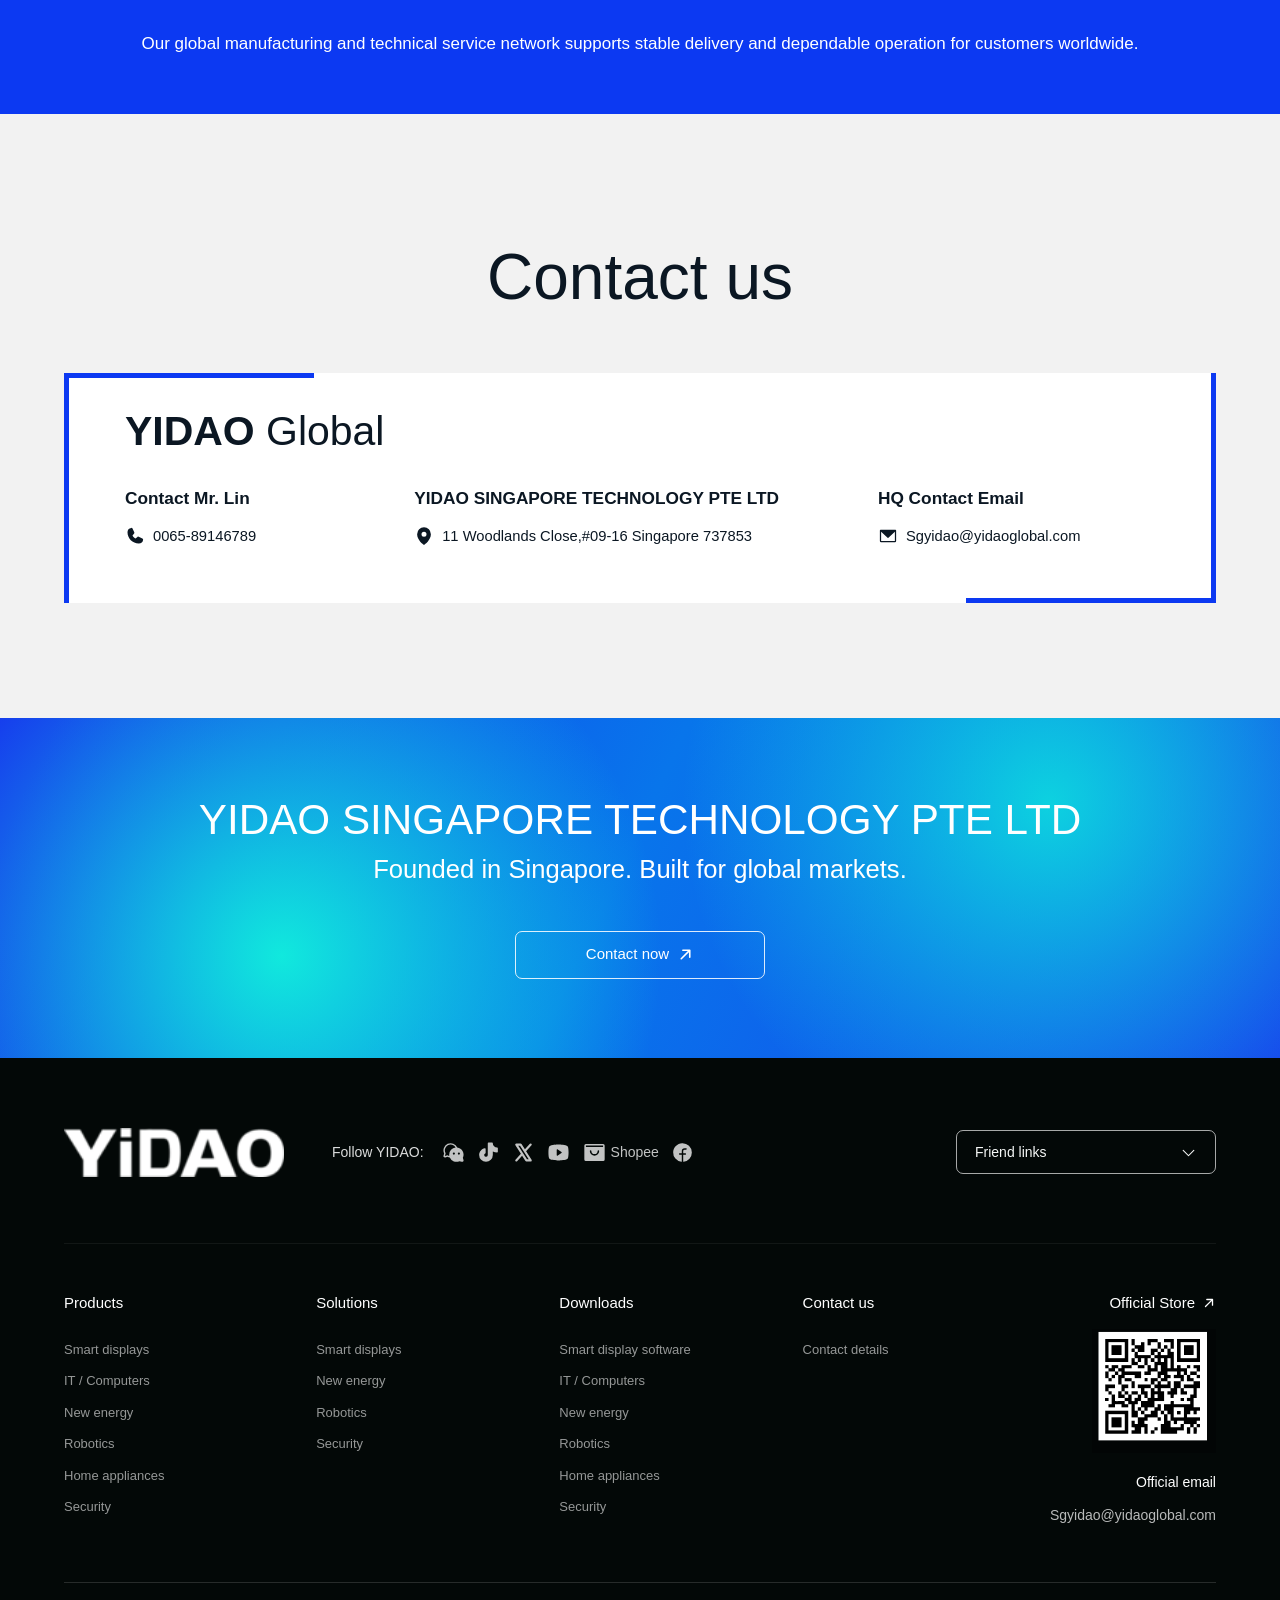
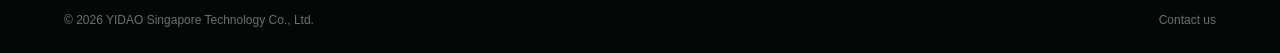
==== commit 102dcf03: "Enlarge homepage product showcase" ====
--- a/about/index.html
+++ b/about/index.html
@@ -1,2 +1,2 @@
-<!DOCTYPE html><html lang="en"><head><meta charSet="utf-8"/><meta name="viewport" content="width=device-width, initial-scale=1"/><link rel="preload" as="image" href="/images/logo-blue.png"/><link rel="preload" as="image" href="/images/about/hero.jpg" fetchPriority="high"/><link rel="preload" as="image" href="/images/logo.png"/><link rel="preload" as="image" href="/images/footer-store-qr.png"/><link rel="stylesheet" href="/assets/index-rvwMe6us.css" data-rsc-css-href="/assets/index-rvwMe6us.css" data-precedence="vite-rsc/importer-resources"/><link rel="modulepreload" href="/assets/layout-segment-context-Bu9wQ3wx.js" crossorigin=""/><link rel="modulepreload" href="/assets/rolldown-runtime-S-ySWqyJ.js" crossorigin=""/><link rel="modulepreload" href="/assets/index-CJeVPsC8.js" crossorigin=""/><link rel="modulepreload" href="/assets/framework-CXnKph_e.js" crossorigin=""/><link rel="modulepreload" href="/assets/SitePage-lVkcyPTj.js" crossorigin=""/><link rel="modulepreload" href="/assets/query-D8Wk3mvj.js" crossorigin=""/><title>YIDAO | Technology Built for a Smarter World</title><meta name="description" content="YIDAO develops commercial display, IT, security, robotics, drone and renewable energy solutions for global markets."/><meta property="og:title" content="YIDAO | Technology Built for a Smarter World"/><meta property="og:description" content="YIDAO develops commercial display, IT, security, robotics, drone and renewable energy solutions for global markets."/><meta property="og:type" content="website"/><meta property="og:image" content="http://localhost:3000/og.png"/><meta property="og:image:width" content="1200"/><meta property="og:image:height" content="630"/><meta property="og:image:alt" content="YIDAO | Technology Built for a Smarter World"/><meta name="twitter:card" content="summary_large_image"/><meta name="twitter:title" content="YIDAO | Technology Built for a Smarter World"/><meta name="twitter:description" content="YIDAO develops commercial display, IT, security, robotics, drone and renewable energy solutions for global markets."/><meta name="twitter:image" content="http://localhost:3000/og.png"/><link rel="shortcut icon" href="/images/favicon.png"/><link rel="icon" href="/images/favicon.png"/><link rel="apple-touch-icon" href="/images/favicon.png"/><script>self.__VINEXT_RSC_PARAMS__={}</script><script>self.__VINEXT_RSC_NAV__={"pathname":"/about","searchParams":[]}</script><link rel="modulepreload" href="/assets/index-CJeVPsC8.js" />
-</head><body><main class="site-shell"><header class="site-header"><a href="/" class="brand" aria-label="YIDAO home"><img src="/images/logo-blue.png" alt="YIDAO"/></a><nav class="desktop-nav" aria-label="Main navigation"><a href="/">Home</a><a class="active" href="/about">About</a><div class="nav-product-item"><a class="product-trigger " href="/products">Products</a><section id="product-menu" class="product-menu" aria-label="Product categories"><div class="product-menu-grid"><div class="product-menu-group"><h2>Smart Display</h2><div><a href="/products/smart-display/advertising">Digital signage</a><a href="/products/smart-display/interactive-display">Interactive display</a><a href="/products/smart-display/meeting-display">Education &amp; meeting</a><a href="/products/smart-display/led-display">LED series</a><a href="/products/smart-display/video-wall">Video walls</a><a href="/products/smart-display/commercial-monitor">Commercial display &amp; monitoring</a><a href="/products">Multimedia devices</a></div></div><div class="product-menu-group"><h2>IT &amp; Computers</h2><div><a href="/products?category=it">All-in-one PCs</a><a href="/products?category=it">Tablet PCs</a><a href="/products?category=it">Laptops</a><a href="/products?category=it">Mini PCs</a><a href="/products?category=it">Design workstations</a></div></div><div class="product-menu-group"><h2>New Energy</h2><div><a href="/products?category=new-energy">Solar panels</a><a href="/products?category=new-energy">Inverters</a><a href="/products?category=new-energy">Energy storage</a><a href="/products?category=new-energy">Solar optimizers</a><a href="/products?category=new-energy">Charging systems</a></div></div><div class="product-menu-group"><h2>Robotics</h2><div><a href="/products?category=robotics">Service</a><a href="/products?category=robotics">Industrial</a><a href="/products?category=robotics">Logistics</a><a href="/products?category=robotics">Special-purpose</a><a href="/products?category=robotics">Humanoid robots</a></div></div><div class="product-menu-group"><h2>Security &amp; Surveillance</h2><div><a href="/products?category=security">Cameras</a><a href="/products?category=security">Routers</a><a href="/products?category=security">Recording equipment</a></div></div><div class="product-menu-group"><h2>Home Appliances</h2><div><a href="/products?category=home-appliances">Air conditioners</a><a href="/products?category=home-appliances">Refrigerators</a><a href="/products?category=home-appliances">Washing machines</a><a href="/products?category=home-appliances">Televisions</a></div></div></div></section></div><a href="/solutions">Solutions</a><a href="/downloads">Downloads</a><a href="/contact">Contact</a></nav><div class="header-actions"><button class="language-button" aria-label="Switch language">中文</button><a class="header-link" href="http://www.witdisplay.com/" target="_blank" rel="noreferrer">Online Store<!-- --> <svg xmlns="http://www.w3.org/2000/svg" width="1em" height="1em" fill="currentColor" viewBox="0 0 256 256"><path d="M204,64V168a12,12,0,0,1-24,0V93L72.49,200.49a12,12,0,0,1-17-17L163,76H88a12,12,0,0,1,0-24H192A12,12,0,0,1,204,64Z"></path></svg></a><a class="header-link services-link" href="/contact">Global Services<!-- --> <svg xmlns="http://www.w3.org/2000/svg" width="1em" height="1em" fill="currentColor" viewBox="0 0 256 256"><path d="M204,64V168a12,12,0,0,1-24,0V93L72.49,200.49a12,12,0,0,1-17-17L163,76H88a12,12,0,0,1,0-24H192A12,12,0,0,1,204,64Z"></path></svg></a><button class="menu-button" aria-expanded="false" aria-label="Toggle navigation"><svg xmlns="http://www.w3.org/2000/svg" width="1em" height="1em" fill="currentColor" viewBox="0 0 256 256"><path d="M224,128a8,8,0,0,1-8,8H40a8,8,0,0,1,0-16H216A8,8,0,0,1,224,128ZM40,72H216a8,8,0,0,0,0-16H40a8,8,0,0,0,0,16ZM216,184H40a8,8,0,0,0,0,16H216a8,8,0,0,0,0-16Z"></path></svg></button></div></header><section class="about-v2 page-main" id="about"><section class="about-v2-hero hero-visual"><img src="/images/about/hero.jpg" alt="Technology at the forefront of every industry" fetchPriority="high"/></section><div class="about-v2-overview"><section class="about-v2-intro reveal"><div class="about-v2-logo-tile" aria-label="YIDAO Global"><strong><span>YI</span><span>DAO</span></strong><small>Global.com</small></div><div><p class="about-v2-kicker">ABOUT US</p><h1>About us</h1><p>YIDAO Singapore Technology Co., Ltd. was registered and established in Singapore in 2019. We are a high-tech enterprise specializing in product research and development, industrial design and global marketing.</p></div></section><section class="about-v2-stats reveal" aria-label="Company facts"><div><strong>2019</strong><span>Founded</span></div><div><strong>500+</strong><span>Intelligent products</span></div><div><strong>6+</strong><span>Industries served</span></div></section></div><section class="about-v2-technology scale-media"><img src="/images/about/rd-office.jpg" alt="YIDAO research and data development environment" loading="lazy"/><div><h2>YIDAO independent research and development</h2><p>Intelligent products and integrated solutions across commercial display, IT, security, robotics and new energy.</p></div></section><section class="about-v2-values reveal"><img src="/images/about/values-original.jpg" alt="YIDAO values: efficient, agile, innovative and real-time" loading="lazy"/></section><div class="about-yidao-divider" aria-label="YIDAO"><strong>YiDAO</strong></div><section class="about-v2-factories"><div class="about-factory-stage scale-media"><img src="/images/about/factory-china.jpg" alt="China factory" loading="lazy"/><div><h2>China factory</h2><p>Professional, integrated manufacturing</p></div></div><div class="about-factory-tabs" role="tablist"><button class="active" type="button" role="tab" aria-selected="true"><span>01</span>China factory</button><button type="button" role="tab" aria-selected="false"><span>02</span>Thailand factory</button><button type="button" role="tab" aria-selected="false"><span>03</span>USA factory</button><button type="button" role="tab" aria-selected="false"><span>04</span>Croatia factory</button></div><p class="about-factory-note">Our global manufacturing and technical service network supports stable delivery and dependable operation for customers worldwide.</p></section><section class="about-v2-contact reveal"><h2>Contact us</h2><div><strong>YIDAO <span>Global</span></strong><p><b>Contact Mr. Lin</b><a href="tel:+6589146789"><svg xmlns="http://www.w3.org/2000/svg" width="1em" height="1em" fill="currentColor" viewBox="0 0 256 256"><path d="M231.88,175.08A56.26,56.26,0,0,1,176,224C96.6,224,32,159.4,32,80A56.26,56.26,0,0,1,80.92,24.12a16,16,0,0,1,16.62,9.52l21.12,47.15,0,.12A16,16,0,0,1,117.39,96c-.18.27-.37.52-.57.77L96,121.45c7.49,15.22,23.41,31,38.83,38.51l24.34-20.71a8.12,8.12,0,0,1,.75-.56,16,16,0,0,1,15.17-1.4l.13.06,47.11,21.11A16,16,0,0,1,231.88,175.08Z"></path></svg>0065-89146789</a></p><p><b>YIDAO SINGAPORE TECHNOLOGY PTE LTD</b><span><svg xmlns="http://www.w3.org/2000/svg" width="1em" height="1em" fill="currentColor" viewBox="0 0 256 256"><path d="M128,16a88.1,88.1,0,0,0-88,88c0,75.3,80,132.17,83.41,134.55a8,8,0,0,0,9.18,0C136,236.17,216,179.3,216,104A88.1,88.1,0,0,0,128,16Zm0,56a32,32,0,1,1-32,32A32,32,0,0,1,128,72Z"></path></svg>11 Woodlands Close,#09-16 Singapore 737853</span></p><p><b>HQ Contact Email</b><a href="mailto:Sgyidao@yidaoglobal.com"><svg xmlns="http://www.w3.org/2000/svg" width="1em" height="1em" fill="currentColor" viewBox="0 0 256 256"><path d="M224,48H32a8,8,0,0,0-8,8V192a16,16,0,0,0,16,16H216a16,16,0,0,0,16-16V56A8,8,0,0,0,224,48Zm-8,144H40V74.19l82.59,75.71a8,8,0,0,0,10.82,0L216,74.19V192Z"></path></svg>Sgyidao@yidaoglobal.com</a></p></div></section><div class="contact-consult-banner about-v2-cta"><div class="reveal"><h2>YIDAO SINGAPORE TECHNOLOGY PTE LTD</h2><p>Founded in Singapore. Built for global markets.</p><a href="/contact">Contact now<svg xmlns="http://www.w3.org/2000/svg" width="1em" height="1em" fill="currentColor" viewBox="0 0 256 256"><path d="M204,64V168a12,12,0,0,1-24,0V93L72.49,200.49a12,12,0,0,1-17-17L163,76H88a12,12,0,0,1,0-24H192A12,12,0,0,1,204,64Z"></path></svg></a></div></div></section><footer class="site-footer" id="site-footer"><div class="footer-top"><a href="/" class="footer-brand" aria-label="YIDAO home"><img src="/images/logo.png" alt="YIDAO"/></a><div class="footer-follow"><span>Follow YIDAO:</span><div class="footer-socials" aria-label="YIDAO social platforms"><span title="WeChat"><svg xmlns="http://www.w3.org/2000/svg" width="1em" height="1em" fill="currentColor" viewBox="0 0 256 256"><path d="M232.07,186.76A80,80,0,0,0,169.58,72.59,80,80,0,1,0,23.93,138.76l-7.27,24.71a16,16,0,0,0,19.87,19.87l24.71-7.27a79,79,0,0,0,25.19,7.35,80,80,0,0,0,108.33,40.65l24.71,7.27a16,16,0,0,0,19.87-19.87ZM132,152a12,12,0,1,1,12-12A12,12,0,0,1,132,152Zm-52,0a80.32,80.32,0,0,0,1.3,14.3,63.45,63.45,0,0,1-15.49-5.85,8,8,0,0,0-6-.63L32,168l8.17-27.76a8,8,0,0,0-.63-6A64,64,0,0,1,151.68,72.43,80.12,80.12,0,0,0,80,152Zm108,0a12,12,0,1,1,12-12A12,12,0,0,1,188,152Z"></path></svg></span><span title="TikTok"><svg xmlns="http://www.w3.org/2000/svg" width="1em" height="1em" fill="currentColor" viewBox="0 0 256 256"><path d="M232,80v40a8,8,0,0,1-8,8,103.25,103.25,0,0,1-48-11.71V156a76,76,0,0,1-152,0c0-36.9,26.91-69.52,62.6-75.88A8,8,0,0,1,96,88v42.69a8,8,0,0,1-4.57,7.23A20,20,0,1,0,120,156V24a8,8,0,0,1,8-8h40a8,8,0,0,1,8,8,48.05,48.05,0,0,0,48,48A8,8,0,0,1,232,80Z"></path></svg></span><span title="X"><svg xmlns="http://www.w3.org/2000/svg" width="1em" height="1em" fill="currentColor" viewBox="0 0 256 256"><path d="M218.12,209.56l-61-95.8,59.72-65.69a12,12,0,0,0-17.76-16.14L143.81,92.77,106.12,33.56A12,12,0,0,0,96,28H48A12,12,0,0,0,37.88,46.44l61,95.8L39.12,207.93a12,12,0,1,0,17.76,16.14l55.31-60.84,37.69,59.21A12,12,0,0,0,160,228h48a12,12,0,0,0,10.12-18.44ZM166.59,204,69.86,52H89.41l96.73,152Z"></path></svg></span><span title="YouTube"><svg xmlns="http://www.w3.org/2000/svg" width="1em" height="1em" fill="currentColor" viewBox="0 0 256 256"><path d="M234.33,69.52a24,24,0,0,0-14.49-16.4C185.56,39.88,131,40,128,40s-57.56-.12-91.84,13.12a24,24,0,0,0-14.49,16.4C19.08,79.5,16,97.74,16,128s3.08,48.5,5.67,58.48a24,24,0,0,0,14.49,16.41C69,215.56,120.4,216,127.34,216h1.32c6.94,0,58.37-.44,91.18-13.11a24,24,0,0,0,14.49-16.41c2.59-10,5.67-28.22,5.67-58.48S236.92,79.5,234.33,69.52Zm-73.74,65-40,28A8,8,0,0,1,108,156V100a8,8,0,0,1,12.59-6.55l40,28a8,8,0,0,1,0,13.1Z"></path></svg></span><span class="shopee-mark" title="Shopee"><svg xmlns="http://www.w3.org/2000/svg" width="1em" height="1em" fill="currentColor" viewBox="0 0 256 256"><path d="M216,40H40A16,16,0,0,0,24,56V200a16,16,0,0,0,16,16H216a16,16,0,0,0,16-16V56A16,16,0,0,0,216,40ZM128,160a48.05,48.05,0,0,1-48-48,8,8,0,0,1,16,0,32,32,0,0,0,64,0,8,8,0,0,1,16,0A48.05,48.05,0,0,1,128,160ZM40,72V56H216V72Z"></path></svg><em>Shopee</em></span><span title="Facebook"><svg xmlns="http://www.w3.org/2000/svg" width="1em" height="1em" fill="currentColor" viewBox="0 0 256 256"><path d="M232,128a104.16,104.16,0,0,1-91.55,103.26,4,4,0,0,1-4.45-4V152h24a8,8,0,0,0,8-8.53,8.17,8.17,0,0,0-8.25-7.47H136V112a16,16,0,0,1,16-16h16a8,8,0,0,0,8-8.53A8.17,8.17,0,0,0,167.73,80H152a32,32,0,0,0-32,32v24H96a8,8,0,0,0-8,8.53A8.17,8.17,0,0,0,96.27,152H120v75.28a4,4,0,0,1-4.44,4A104.15,104.15,0,0,1,24.07,124.09c2-54,45.74-97.9,99.78-100A104.12,104.12,0,0,1,232,128Z"></path></svg></span></div></div><details class="footer-friend-links"><summary>Friend links<svg xmlns="http://www.w3.org/2000/svg" width="1em" height="1em" fill="currentColor" viewBox="0 0 256 256"><path d="M213.66,101.66l-80,80a8,8,0,0,1-11.32,0l-80-80A8,8,0,0,1,53.66,90.34L128,164.69l74.34-74.35a8,8,0,0,1,11.32,11.32Z"></path></svg></summary><div><a href="http://www.witdisplay.com/" target="_blank" rel="noreferrer">Official Store</a><a href="/contact">Global Services</a></div></details></div><div class="footer-links"><div><strong>Products</strong><a href="/products">Smart displays</a><a href="/products">IT / <!-- -->Computers</a><a href="/products">New energy</a><a href="/products">Robotics</a><a href="/products">Home appliances</a><a href="/products">Security</a></div><div><strong>Solutions</strong><a href="/solutions">Smart displays</a><a href="/solutions">New energy</a><a href="/solutions">Robotics</a><a href="/solutions">Security</a></div><div><strong>Downloads</strong><a href="/downloads">Smart display software</a><a href="/downloads">IT / <!-- -->Computers</a><a href="/downloads">New energy</a><a href="/downloads">Robotics</a><a href="/downloads">Home appliances</a><a href="/downloads">Security</a></div><div><strong>Contact us</strong><a href="/contact">Contact details</a></div><div class="footer-shop"><a href="http://www.witdisplay.com/" target="_blank" rel="noreferrer">Official Store<!-- --> <svg xmlns="http://www.w3.org/2000/svg" width="1em" height="1em" fill="currentColor" viewBox="0 0 256 256"><path d="M204,64V168a12,12,0,0,1-24,0V93L72.49,200.49a12,12,0,0,1-17-17L163,76H88a12,12,0,0,1,0-24H192A12,12,0,0,1,204,64Z"></path></svg></a><img src="/images/footer-store-qr.png" alt="Official store QR code"/><span>Official email</span><a href="mailto:Sgyidao@yidaoglobal.com">Sgyidao@yidaoglobal.com</a></div></div><div class="footer-bottom"><span>© <!-- -->2026<!-- --> YIDAO Singapore Technology Co., Ltd.</span><a href="/contact">Contact us</a></div></footer></main><script id="_R_">import("/assets/index-CJeVPsC8.js")</script></body></html><script>self.__VINEXT_RSC_CHUNKS__=self.__VINEXT_RSC_CHUNKS__||[];self.__VINEXT_RSC_CHUNKS__.push("2:I[\"8c0f216c4604\",[],\"Children\",1]\n3:I[\"15c18cfaeeff\",[],\"LayoutSegmentProvider\",1]\n4:I[\"8c0f216c4604\",[],\"Slot\",1]\n5:I[\"593f344dc510\",[],\"RedirectBoundary\",1]\n:HL[\"/assets/index-rvwMe6us.css\",\"style\"]\n")</script><script>self.__VINEXT_RSC_CHUNKS__=self.__VINEXT_RSC_CHUNKS__||[];self.__VINEXT_RSC_CHUNKS__.push("0:{\"__route\":\"route:/about\",\"__interceptionContext\":null,\"__layoutIds\":[\"layout:/\"],\"__rootLayout\":\"/\",\"page:/about\":\"$L1\",\"layout:/\":[[[[\"$\",\"link\",\"css:/assets/index-rvwMe6us.css\",{\"rel\":\"stylesheet\",\"precedence\":\"vite-rsc/importer-resources\",\"href\":\"/assets/index-rvwMe6us.css\",\"data-rsc-css-href\":\"/assets/index-rvwMe6us.css\"}],\"$undefined\"],[\"$\",\"html\",null,{\"lang\":\"en\",\"children\":[\"$\",\"body\",null,{\"children\":[\"$\",\"$L2\",null,{}]}]}]],null],\"route:/about\":[[[\"$\",\"meta\",null,{\"charSet\":\"utf-8\"}],[[\"$\",\"title\",\"0\",{\"children\":\"YIDAO | Technology Built for a Smarter World\"}],[\"$\",\"meta\",\"1\",{\"name\":\"description\",\"content\":\"YIDAO develops commercial display, IT, security, robotics, drone and renewable energy solutions for global markets.\"}],[\"$\",\"meta\",\"2\",{\"property\":\"og:title\",\"content\":\"YIDAO | Technology Built for a Smarter World\"}],[\"$\",\"meta\",\"3\",{\"property\":\"og:description\",\"content\":\"YIDAO develops commercial display, IT, security, robotics, drone and renewable energy solutions for global markets.\"}],[\"$\",\"meta\",\"4\",{\"property\":\"og:type\",\"content\":\"website\"}],[\"$\",\"meta\",\"5\",{\"property\":\"og:image\",\"content\":\"http://localhost:3000/og.png\"}],[\"$\",\"meta\",\"6\",{\"property\":\"og:image:width\",\"content\":\"1200\"}],[\"$\",\"meta\",\"7\",{\"property\":\"og:image:height\",\"content\":\"630\"}],[\"$\",\"meta\",\"8\",{\"property\":\"og:image:alt\",\"content\":\"YIDAO | Technology Built for a Smarter World\"}],[\"$\",\"meta\",\"9\",{\"name\":\"twitter:card\",\"content\":\"summary_large_image\"}],[\"$\",\"meta\",\"10\",{\"name\":\"twitter:title\",\"content\":\"YIDAO | Technology Built for a Smarter World\"}],[\"$\",\"meta\",\"11\",{\"name\":\"twitter:description\",\"content\":\"YIDAO develops commercial display, IT, security, robotics, drone and renewable energy solutions for global markets.\"}],[\"$\",\"meta\",\"12\",{\"name\":\"twitter:image\",\"content\":\"http://localhost:3000/og.png\"}],[\"$\",\"link\",\"13\",{\"rel\":\"shortcut icon\",\"href\":\"/images/favicon.png\"}],[\"$\",\"link\",\"14\",{\"rel\":\"icon\",\"href\":\"/images/favicon.png\"}],[\"$\",\"link\",\"15\",{\"rel\":\"apple-touch-icon\",\"href\":\"/images/favicon.png\"}]],[[\"$\",\"meta\",\"0\",{\"name\":\"viewport\",\"content\":\"width=device-width, initial-scale=1\"}]]],[\"$\",\"$L3\",null,{\"segmentMap\":{\"children\":[\"about\"]},\"children\":[\"$\",\"$L4\",null,{\"id\":\"layout:/\",\"parallelSlots\":\"$undefined\",\"children\":[\"$\",\"$L5\",null,{\"children\":[\"$\",\"$L3\",null,{\"segmentMap\":{\"children\":[]},\"children\":[\"$\",\"$L4\",null,{\"id\":\"page:/about\"}]}]}]}]}]],\"__layoutFlags\":{\"layout:/\":\"s\"},\"__artifactCompatibility\":{\"schemaVersion\":1,\"graphVersion\":\"app-route-graph:pxgtdg7iy2mv\",\"deploymentVersion\":\"553762c4-0c5b-459f-818e-d354d36b266e\",\"appElementsSchemaVersion\":1,\"rscPayloadSchemaVersion\":1,\"rootBoundaryId\":\"/\",\"renderEpoch\":null}}\n")</script><script>self.__VINEXT_RSC_CHUNKS__=self.__VINEXT_RSC_CHUNKS__||[];self.__VINEXT_RSC_CHUNKS__.push("6:I[\"a4d926745d1f\",[],\"default\",1]\n1:[\"$\",\"$L6\",null,{\"page\":\"about\"}]\n")</script><script>self.__VINEXT_RSC_DONE__=true</script>+<!DOCTYPE html><html lang="en"><head><meta charSet="utf-8"/><meta name="viewport" content="width=device-width, initial-scale=1"/><link rel="preload" as="image" href="/images/logo-blue.png"/><link rel="preload" as="image" href="/images/about/hero.jpg" fetchPriority="high"/><link rel="preload" as="image" href="/images/logo.png"/><link rel="preload" as="image" href="/images/footer-store-qr.png"/><link rel="stylesheet" href="/assets/index-2esRuTtN.css" data-rsc-css-href="/assets/index-2esRuTtN.css" data-precedence="vite-rsc/importer-resources"/><link rel="modulepreload" href="/assets/layout-segment-context-Bu9wQ3wx.js" crossorigin=""/><link rel="modulepreload" href="/assets/rolldown-runtime-S-ySWqyJ.js" crossorigin=""/><link rel="modulepreload" href="/assets/index-CJeVPsC8.js" crossorigin=""/><link rel="modulepreload" href="/assets/framework-CXnKph_e.js" crossorigin=""/><link rel="modulepreload" href="/assets/SitePage-lVkcyPTj.js" crossorigin=""/><link rel="modulepreload" href="/assets/query-D8Wk3mvj.js" crossorigin=""/><title>YIDAO | Technology Built for a Smarter World</title><meta name="description" content="YIDAO develops commercial display, IT, security, robotics, drone and renewable energy solutions for global markets."/><meta property="og:title" content="YIDAO | Technology Built for a Smarter World"/><meta property="og:description" content="YIDAO develops commercial display, IT, security, robotics, drone and renewable energy solutions for global markets."/><meta property="og:type" content="website"/><meta property="og:image" content="http://localhost:3000/og.png"/><meta property="og:image:width" content="1200"/><meta property="og:image:height" content="630"/><meta property="og:image:alt" content="YIDAO | Technology Built for a Smarter World"/><meta name="twitter:card" content="summary_large_image"/><meta name="twitter:title" content="YIDAO | Technology Built for a Smarter World"/><meta name="twitter:description" content="YIDAO develops commercial display, IT, security, robotics, drone and renewable energy solutions for global markets."/><meta name="twitter:image" content="http://localhost:3000/og.png"/><link rel="shortcut icon" href="/images/favicon.png"/><link rel="icon" href="/images/favicon.png"/><link rel="apple-touch-icon" href="/images/favicon.png"/><script>self.__VINEXT_RSC_PARAMS__={}</script><script>self.__VINEXT_RSC_NAV__={"pathname":"/about","searchParams":[]}</script><link rel="modulepreload" href="/assets/index-CJeVPsC8.js" />
+</head><body><main class="site-shell"><header class="site-header"><a href="/" class="brand" aria-label="YIDAO home"><img src="/images/logo-blue.png" alt="YIDAO"/></a><nav class="desktop-nav" aria-label="Main navigation"><a href="/">Home</a><a class="active" href="/about">About</a><div class="nav-product-item"><a class="product-trigger " href="/products">Products</a><section id="product-menu" class="product-menu" aria-label="Product categories"><div class="product-menu-grid"><div class="product-menu-group"><h2>Smart Display</h2><div><a href="/products/smart-display/advertising">Digital signage</a><a href="/products/smart-display/interactive-display">Interactive display</a><a href="/products/smart-display/meeting-display">Education &amp; meeting</a><a href="/products/smart-display/led-display">LED series</a><a href="/products/smart-display/video-wall">Video walls</a><a href="/products/smart-display/commercial-monitor">Commercial display &amp; monitoring</a><a href="/products">Multimedia devices</a></div></div><div class="product-menu-group"><h2>IT &amp; Computers</h2><div><a href="/products?category=it">All-in-one PCs</a><a href="/products?category=it">Tablet PCs</a><a href="/products?category=it">Laptops</a><a href="/products?category=it">Mini PCs</a><a href="/products?category=it">Design workstations</a></div></div><div class="product-menu-group"><h2>New Energy</h2><div><a href="/products?category=new-energy">Solar panels</a><a href="/products?category=new-energy">Inverters</a><a href="/products?category=new-energy">Energy storage</a><a href="/products?category=new-energy">Solar optimizers</a><a href="/products?category=new-energy">Charging systems</a></div></div><div class="product-menu-group"><h2>Robotics</h2><div><a href="/products?category=robotics">Service</a><a href="/products?category=robotics">Industrial</a><a href="/products?category=robotics">Logistics</a><a href="/products?category=robotics">Special-purpose</a><a href="/products?category=robotics">Humanoid robots</a></div></div><div class="product-menu-group"><h2>Security &amp; Surveillance</h2><div><a href="/products?category=security">Cameras</a><a href="/products?category=security">Routers</a><a href="/products?category=security">Recording equipment</a></div></div><div class="product-menu-group"><h2>Home Appliances</h2><div><a href="/products?category=home-appliances">Air conditioners</a><a href="/products?category=home-appliances">Refrigerators</a><a href="/products?category=home-appliances">Washing machines</a><a href="/products?category=home-appliances">Televisions</a></div></div></div></section></div><a href="/solutions">Solutions</a><a href="/downloads">Downloads</a><a href="/contact">Contact</a></nav><div class="header-actions"><button class="language-button" aria-label="Switch language">中文</button><a class="header-link" href="http://www.witdisplay.com/" target="_blank" rel="noreferrer">Online Store<!-- --> <svg xmlns="http://www.w3.org/2000/svg" width="1em" height="1em" fill="currentColor" viewBox="0 0 256 256"><path d="M204,64V168a12,12,0,0,1-24,0V93L72.49,200.49a12,12,0,0,1-17-17L163,76H88a12,12,0,0,1,0-24H192A12,12,0,0,1,204,64Z"></path></svg></a><a class="header-link services-link" href="/contact">Global Services<!-- --> <svg xmlns="http://www.w3.org/2000/svg" width="1em" height="1em" fill="currentColor" viewBox="0 0 256 256"><path d="M204,64V168a12,12,0,0,1-24,0V93L72.49,200.49a12,12,0,0,1-17-17L163,76H88a12,12,0,0,1,0-24H192A12,12,0,0,1,204,64Z"></path></svg></a><button class="menu-button" aria-expanded="false" aria-label="Toggle navigation"><svg xmlns="http://www.w3.org/2000/svg" width="1em" height="1em" fill="currentColor" viewBox="0 0 256 256"><path d="M224,128a8,8,0,0,1-8,8H40a8,8,0,0,1,0-16H216A8,8,0,0,1,224,128ZM40,72H216a8,8,0,0,0,0-16H40a8,8,0,0,0,0,16ZM216,184H40a8,8,0,0,0,0,16H216a8,8,0,0,0,0-16Z"></path></svg></button></div></header><section class="about-v2 page-main" id="about"><section class="about-v2-hero hero-visual"><img src="/images/about/hero.jpg" alt="Technology at the forefront of every industry" fetchPriority="high"/></section><div class="about-v2-overview"><section class="about-v2-intro reveal"><div class="about-v2-logo-tile" aria-label="YIDAO Global"><strong><span>YI</span><span>DAO</span></strong><small>Global.com</small></div><div><p class="about-v2-kicker">ABOUT US</p><h1>About us</h1><p>YIDAO Singapore Technology Co., Ltd. was registered and established in Singapore in 2019. We are a high-tech enterprise specializing in product research and development, industrial design and global marketing.</p></div></section><section class="about-v2-stats reveal" aria-label="Company facts"><div><strong>2019</strong><span>Founded</span></div><div><strong>500+</strong><span>Intelligent products</span></div><div><strong>6+</strong><span>Industries served</span></div></section></div><section class="about-v2-technology scale-media"><img src="/images/about/rd-office.jpg" alt="YIDAO research and data development environment" loading="lazy"/><div><h2>YIDAO independent research and development</h2><p>Intelligent products and integrated solutions across commercial display, IT, security, robotics and new energy.</p></div></section><section class="about-v2-values reveal"><img src="/images/about/values-original.jpg" alt="YIDAO values: efficient, agile, innovative and real-time" loading="lazy"/></section><div class="about-yidao-divider" aria-label="YIDAO"><strong>YiDAO</strong></div><section class="about-v2-factories"><div class="about-factory-stage scale-media"><img src="/images/about/factory-china.jpg" alt="China factory" loading="lazy"/><div><h2>China factory</h2><p>Professional, integrated manufacturing</p></div></div><div class="about-factory-tabs" role="tablist"><button class="active" type="button" role="tab" aria-selected="true"><span>01</span>China factory</button><button type="button" role="tab" aria-selected="false"><span>02</span>Thailand factory</button><button type="button" role="tab" aria-selected="false"><span>03</span>USA factory</button><button type="button" role="tab" aria-selected="false"><span>04</span>Croatia factory</button></div><p class="about-factory-note">Our global manufacturing and technical service network supports stable delivery and dependable operation for customers worldwide.</p></section><section class="about-v2-contact reveal"><h2>Contact us</h2><div><strong>YIDAO <span>Global</span></strong><p><b>Contact Mr. Lin</b><a href="tel:+6589146789"><svg xmlns="http://www.w3.org/2000/svg" width="1em" height="1em" fill="currentColor" viewBox="0 0 256 256"><path d="M231.88,175.08A56.26,56.26,0,0,1,176,224C96.6,224,32,159.4,32,80A56.26,56.26,0,0,1,80.92,24.12a16,16,0,0,1,16.62,9.52l21.12,47.15,0,.12A16,16,0,0,1,117.39,96c-.18.27-.37.52-.57.77L96,121.45c7.49,15.22,23.41,31,38.83,38.51l24.34-20.71a8.12,8.12,0,0,1,.75-.56,16,16,0,0,1,15.17-1.4l.13.06,47.11,21.11A16,16,0,0,1,231.88,175.08Z"></path></svg>0065-89146789</a></p><p><b>YIDAO SINGAPORE TECHNOLOGY PTE LTD</b><span><svg xmlns="http://www.w3.org/2000/svg" width="1em" height="1em" fill="currentColor" viewBox="0 0 256 256"><path d="M128,16a88.1,88.1,0,0,0-88,88c0,75.3,80,132.17,83.41,134.55a8,8,0,0,0,9.18,0C136,236.17,216,179.3,216,104A88.1,88.1,0,0,0,128,16Zm0,56a32,32,0,1,1-32,32A32,32,0,0,1,128,72Z"></path></svg>11 Woodlands Close,#09-16 Singapore 737853</span></p><p><b>HQ Contact Email</b><a href="mailto:Sgyidao@yidaoglobal.com"><svg xmlns="http://www.w3.org/2000/svg" width="1em" height="1em" fill="currentColor" viewBox="0 0 256 256"><path d="M224,48H32a8,8,0,0,0-8,8V192a16,16,0,0,0,16,16H216a16,16,0,0,0,16-16V56A8,8,0,0,0,224,48Zm-8,144H40V74.19l82.59,75.71a8,8,0,0,0,10.82,0L216,74.19V192Z"></path></svg>Sgyidao@yidaoglobal.com</a></p></div></section><div class="contact-consult-banner about-v2-cta"><div class="reveal"><h2>YIDAO SINGAPORE TECHNOLOGY PTE LTD</h2><p>Founded in Singapore. Built for global markets.</p><a href="/contact">Contact now<svg xmlns="http://www.w3.org/2000/svg" width="1em" height="1em" fill="currentColor" viewBox="0 0 256 256"><path d="M204,64V168a12,12,0,0,1-24,0V93L72.49,200.49a12,12,0,0,1-17-17L163,76H88a12,12,0,0,1,0-24H192A12,12,0,0,1,204,64Z"></path></svg></a></div></div></section><footer class="site-footer" id="site-footer"><div class="footer-top"><a href="/" class="footer-brand" aria-label="YIDAO home"><img src="/images/logo.png" alt="YIDAO"/></a><div class="footer-follow"><span>Follow YIDAO:</span><div class="footer-socials" aria-label="YIDAO social platforms"><span title="WeChat"><svg xmlns="http://www.w3.org/2000/svg" width="1em" height="1em" fill="currentColor" viewBox="0 0 256 256"><path d="M232.07,186.76A80,80,0,0,0,169.58,72.59,80,80,0,1,0,23.93,138.76l-7.27,24.71a16,16,0,0,0,19.87,19.87l24.71-7.27a79,79,0,0,0,25.19,7.35,80,80,0,0,0,108.33,40.65l24.71,7.27a16,16,0,0,0,19.87-19.87ZM132,152a12,12,0,1,1,12-12A12,12,0,0,1,132,152Zm-52,0a80.32,80.32,0,0,0,1.3,14.3,63.45,63.45,0,0,1-15.49-5.85,8,8,0,0,0-6-.63L32,168l8.17-27.76a8,8,0,0,0-.63-6A64,64,0,0,1,151.68,72.43,80.12,80.12,0,0,0,80,152Zm108,0a12,12,0,1,1,12-12A12,12,0,0,1,188,152Z"></path></svg></span><span title="TikTok"><svg xmlns="http://www.w3.org/2000/svg" width="1em" height="1em" fill="currentColor" viewBox="0 0 256 256"><path d="M232,80v40a8,8,0,0,1-8,8,103.25,103.25,0,0,1-48-11.71V156a76,76,0,0,1-152,0c0-36.9,26.91-69.52,62.6-75.88A8,8,0,0,1,96,88v42.69a8,8,0,0,1-4.57,7.23A20,20,0,1,0,120,156V24a8,8,0,0,1,8-8h40a8,8,0,0,1,8,8,48.05,48.05,0,0,0,48,48A8,8,0,0,1,232,80Z"></path></svg></span><span title="X"><svg xmlns="http://www.w3.org/2000/svg" width="1em" height="1em" fill="currentColor" viewBox="0 0 256 256"><path d="M218.12,209.56l-61-95.8,59.72-65.69a12,12,0,0,0-17.76-16.14L143.81,92.77,106.12,33.56A12,12,0,0,0,96,28H48A12,12,0,0,0,37.88,46.44l61,95.8L39.12,207.93a12,12,0,1,0,17.76,16.14l55.31-60.84,37.69,59.21A12,12,0,0,0,160,228h48a12,12,0,0,0,10.12-18.44ZM166.59,204,69.86,52H89.41l96.73,152Z"></path></svg></span><span title="YouTube"><svg xmlns="http://www.w3.org/2000/svg" width="1em" height="1em" fill="currentColor" viewBox="0 0 256 256"><path d="M234.33,69.52a24,24,0,0,0-14.49-16.4C185.56,39.88,131,40,128,40s-57.56-.12-91.84,13.12a24,24,0,0,0-14.49,16.4C19.08,79.5,16,97.74,16,128s3.08,48.5,5.67,58.48a24,24,0,0,0,14.49,16.41C69,215.56,120.4,216,127.34,216h1.32c6.94,0,58.37-.44,91.18-13.11a24,24,0,0,0,14.49-16.41c2.59-10,5.67-28.22,5.67-58.48S236.92,79.5,234.33,69.52Zm-73.74,65-40,28A8,8,0,0,1,108,156V100a8,8,0,0,1,12.59-6.55l40,28a8,8,0,0,1,0,13.1Z"></path></svg></span><span class="shopee-mark" title="Shopee"><svg xmlns="http://www.w3.org/2000/svg" width="1em" height="1em" fill="currentColor" viewBox="0 0 256 256"><path d="M216,40H40A16,16,0,0,0,24,56V200a16,16,0,0,0,16,16H216a16,16,0,0,0,16-16V56A16,16,0,0,0,216,40ZM128,160a48.05,48.05,0,0,1-48-48,8,8,0,0,1,16,0,32,32,0,0,0,64,0,8,8,0,0,1,16,0A48.05,48.05,0,0,1,128,160ZM40,72V56H216V72Z"></path></svg><em>Shopee</em></span><span title="Facebook"><svg xmlns="http://www.w3.org/2000/svg" width="1em" height="1em" fill="currentColor" viewBox="0 0 256 256"><path d="M232,128a104.16,104.16,0,0,1-91.55,103.26,4,4,0,0,1-4.45-4V152h24a8,8,0,0,0,8-8.53,8.17,8.17,0,0,0-8.25-7.47H136V112a16,16,0,0,1,16-16h16a8,8,0,0,0,8-8.53A8.17,8.17,0,0,0,167.73,80H152a32,32,0,0,0-32,32v24H96a8,8,0,0,0-8,8.53A8.17,8.17,0,0,0,96.27,152H120v75.28a4,4,0,0,1-4.44,4A104.15,104.15,0,0,1,24.07,124.09c2-54,45.74-97.9,99.78-100A104.12,104.12,0,0,1,232,128Z"></path></svg></span></div></div><details class="footer-friend-links"><summary>Friend links<svg xmlns="http://www.w3.org/2000/svg" width="1em" height="1em" fill="currentColor" viewBox="0 0 256 256"><path d="M213.66,101.66l-80,80a8,8,0,0,1-11.32,0l-80-80A8,8,0,0,1,53.66,90.34L128,164.69l74.34-74.35a8,8,0,0,1,11.32,11.32Z"></path></svg></summary><div><a href="http://www.witdisplay.com/" target="_blank" rel="noreferrer">Official Store</a><a href="/contact">Global Services</a></div></details></div><div class="footer-links"><div><strong>Products</strong><a href="/products">Smart displays</a><a href="/products">IT / <!-- -->Computers</a><a href="/products">New energy</a><a href="/products">Robotics</a><a href="/products">Home appliances</a><a href="/products">Security</a></div><div><strong>Solutions</strong><a href="/solutions">Smart displays</a><a href="/solutions">New energy</a><a href="/solutions">Robotics</a><a href="/solutions">Security</a></div><div><strong>Downloads</strong><a href="/downloads">Smart display software</a><a href="/downloads">IT / <!-- -->Computers</a><a href="/downloads">New energy</a><a href="/downloads">Robotics</a><a href="/downloads">Home appliances</a><a href="/downloads">Security</a></div><div><strong>Contact us</strong><a href="/contact">Contact details</a></div><div class="footer-shop"><a href="http://www.witdisplay.com/" target="_blank" rel="noreferrer">Official Store<!-- --> <svg xmlns="http://www.w3.org/2000/svg" width="1em" height="1em" fill="currentColor" viewBox="0 0 256 256"><path d="M204,64V168a12,12,0,0,1-24,0V93L72.49,200.49a12,12,0,0,1-17-17L163,76H88a12,12,0,0,1,0-24H192A12,12,0,0,1,204,64Z"></path></svg></a><img src="/images/footer-store-qr.png" alt="Official store QR code"/><span>Official email</span><a href="mailto:Sgyidao@yidaoglobal.com">Sgyidao@yidaoglobal.com</a></div></div><div class="footer-bottom"><span>© <!-- -->2026<!-- --> YIDAO Singapore Technology Co., Ltd.</span><a href="/contact">Contact us</a></div></footer></main><script id="_R_">import("/assets/index-CJeVPsC8.js")</script></body></html><script>self.__VINEXT_RSC_CHUNKS__=self.__VINEXT_RSC_CHUNKS__||[];self.__VINEXT_RSC_CHUNKS__.push("2:I[\"8c0f216c4604\",[],\"Children\",1]\n3:I[\"15c18cfaeeff\",[],\"LayoutSegmentProvider\",1]\n4:I[\"8c0f216c4604\",[],\"Slot\",1]\n5:I[\"593f344dc510\",[],\"RedirectBoundary\",1]\n:HL[\"/assets/index-2esRuTtN.css\",\"style\"]\n")</script><script>self.__VINEXT_RSC_CHUNKS__=self.__VINEXT_RSC_CHUNKS__||[];self.__VINEXT_RSC_CHUNKS__.push("0:{\"__route\":\"route:/about\",\"__interceptionContext\":null,\"__layoutIds\":[\"layout:/\"],\"__rootLayout\":\"/\",\"page:/about\":\"$L1\",\"layout:/\":[[[[\"$\",\"link\",\"css:/assets/index-2esRuTtN.css\",{\"rel\":\"stylesheet\",\"precedence\":\"vite-rsc/importer-resources\",\"href\":\"/assets/index-2esRuTtN.css\",\"data-rsc-css-href\":\"/assets/index-2esRuTtN.css\"}],\"$undefined\"],[\"$\",\"html\",null,{\"lang\":\"en\",\"children\":[\"$\",\"body\",null,{\"children\":[\"$\",\"$L2\",null,{}]}]}]],null],\"route:/about\":[[[\"$\",\"meta\",null,{\"charSet\":\"utf-8\"}],[[\"$\",\"title\",\"0\",{\"children\":\"YIDAO | Technology Built for a Smarter World\"}],[\"$\",\"meta\",\"1\",{\"name\":\"description\",\"content\":\"YIDAO develops commercial display, IT, security, robotics, drone and renewable energy solutions for global markets.\"}],[\"$\",\"meta\",\"2\",{\"property\":\"og:title\",\"content\":\"YIDAO | Technology Built for a Smarter World\"}],[\"$\",\"meta\",\"3\",{\"property\":\"og:description\",\"content\":\"YIDAO develops commercial display, IT, security, robotics, drone and renewable energy solutions for global markets.\"}],[\"$\",\"meta\",\"4\",{\"property\":\"og:type\",\"content\":\"website\"}],[\"$\",\"meta\",\"5\",{\"property\":\"og:image\",\"content\":\"http://localhost:3000/og.png\"}],[\"$\",\"meta\",\"6\",{\"property\":\"og:image:width\",\"content\":\"1200\"}],[\"$\",\"meta\",\"7\",{\"property\":\"og:image:height\",\"content\":\"630\"}],[\"$\",\"meta\",\"8\",{\"property\":\"og:image:alt\",\"content\":\"YIDAO | Technology Built for a Smarter World\"}],[\"$\",\"meta\",\"9\",{\"name\":\"twitter:card\",\"content\":\"summary_large_image\"}],[\"$\",\"meta\",\"10\",{\"name\":\"twitter:title\",\"content\":\"YIDAO | Technology Built for a Smarter World\"}],[\"$\",\"meta\",\"11\",{\"name\":\"twitter:description\",\"content\":\"YIDAO develops commercial display, IT, security, robotics, drone and renewable energy solutions for global markets.\"}],[\"$\",\"meta\",\"12\",{\"name\":\"twitter:image\",\"content\":\"http://localhost:3000/og.png\"}],[\"$\",\"link\",\"13\",{\"rel\":\"shortcut icon\",\"href\":\"/images/favicon.png\"}],[\"$\",\"link\",\"14\",{\"rel\":\"icon\",\"href\":\"/images/favicon.png\"}],[\"$\",\"link\",\"15\",{\"rel\":\"apple-touch-icon\",\"href\":\"/images/favicon.png\"}]],[[\"$\",\"meta\",\"0\",{\"name\":\"viewport\",\"content\":\"width=device-width, initial-scale=1\"}]]],[\"$\",\"$L3\",null,{\"segmentMap\":{\"children\":[\"about\"]},\"children\":[\"$\",\"$L4\",null,{\"id\":\"layout:/\",\"parallelSlots\":\"$undefined\",\"children\":[\"$\",\"$L5\",null,{\"children\":[\"$\",\"$L3\",null,{\"segmentMap\":{\"children\":[]},\"children\":[\"$\",\"$L4\",null,{\"id\":\"page:/about\"}]}]}]}]}]],\"__layoutFlags\":{\"layout:/\":\"s\"},\"__artifactCompatibility\":{\"schemaVersion\":1,\"graphVersion\":\"app-route-graph:pxgtdg7iy2mv\",\"deploymentVersion\":\"4fa886f8-90b2-4e48-8396-5b7d7ff24d13\",\"appElementsSchemaVersion\":1,\"rscPayloadSchemaVersion\":1,\"rootBoundaryId\":\"/\",\"renderEpoch\":null}}\n")</script><script>self.__VINEXT_RSC_CHUNKS__=self.__VINEXT_RSC_CHUNKS__||[];self.__VINEXT_RSC_CHUNKS__.push("6:I[\"a4d926745d1f\",[],\"default\",1]\n1:[\"$\",\"$L6\",null,{\"page\":\"about\"}]\n")</script><script>self.__VINEXT_RSC_DONE__=true</script>
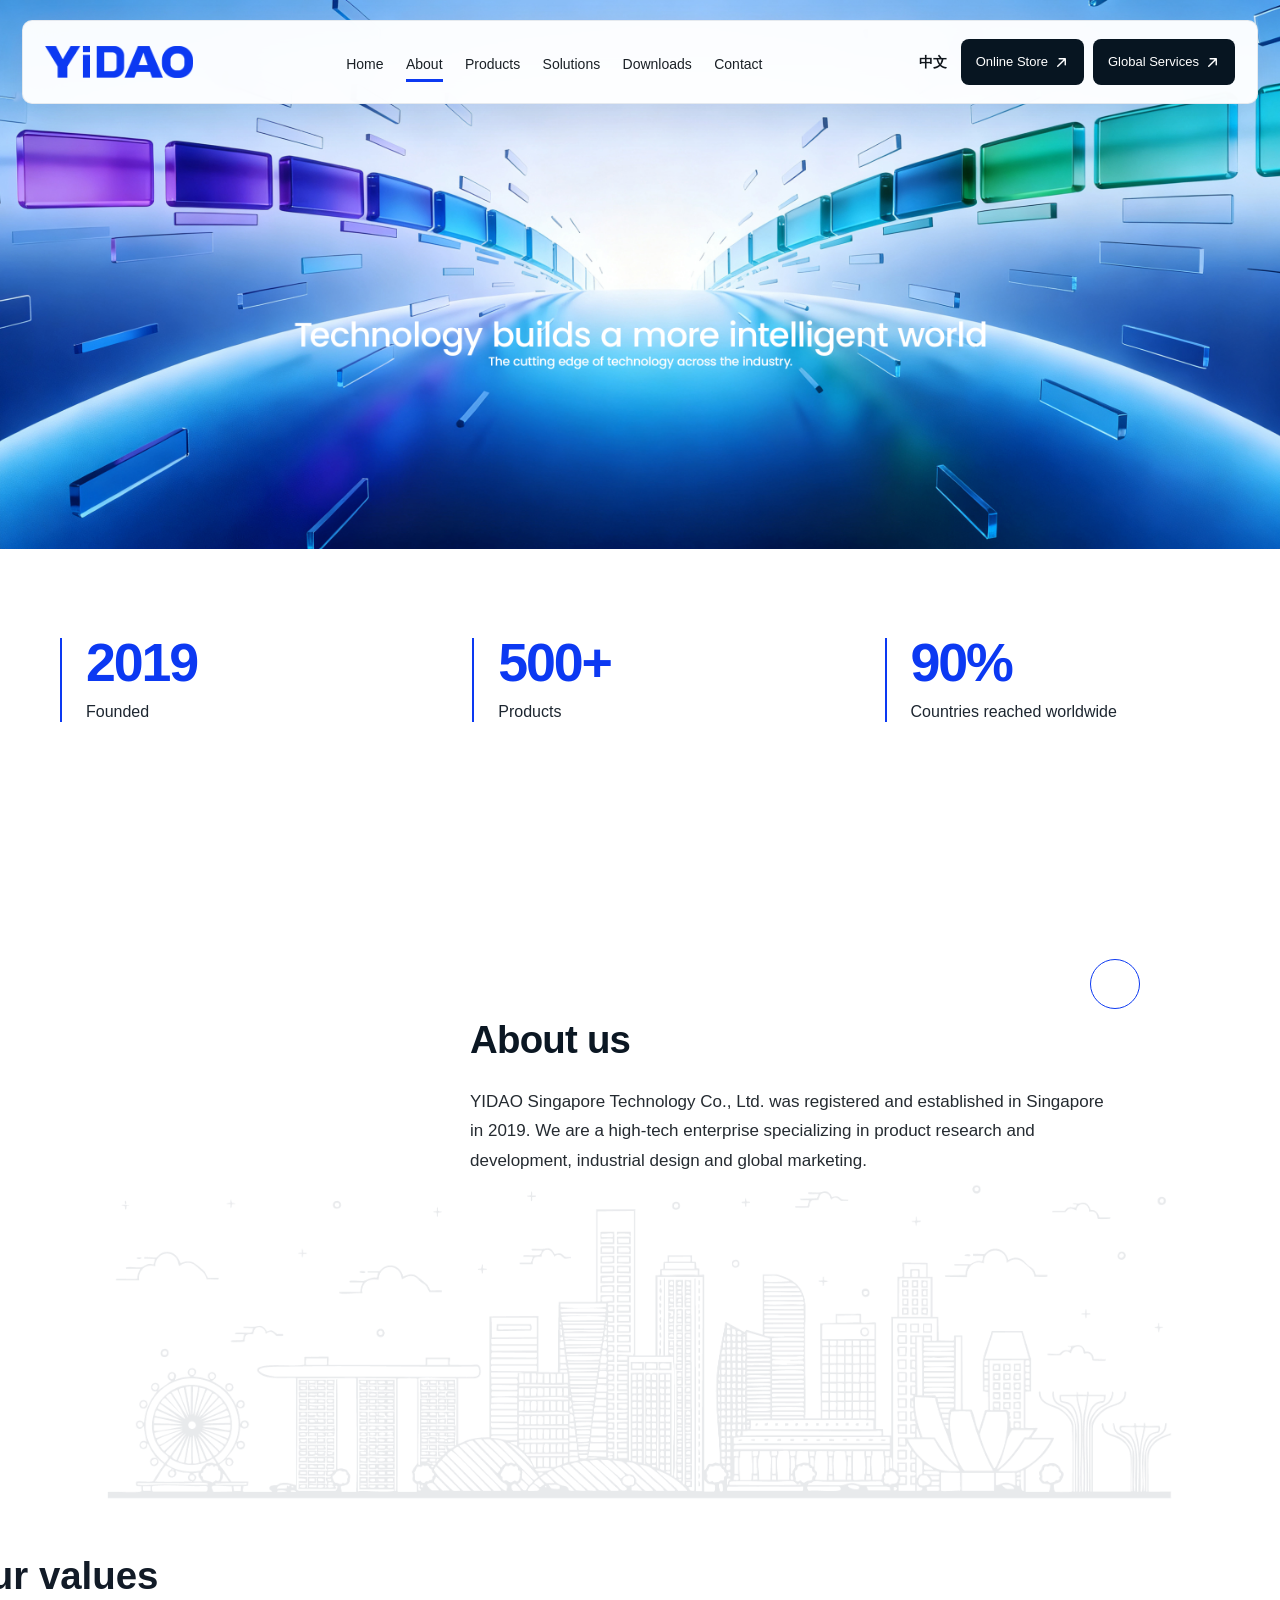
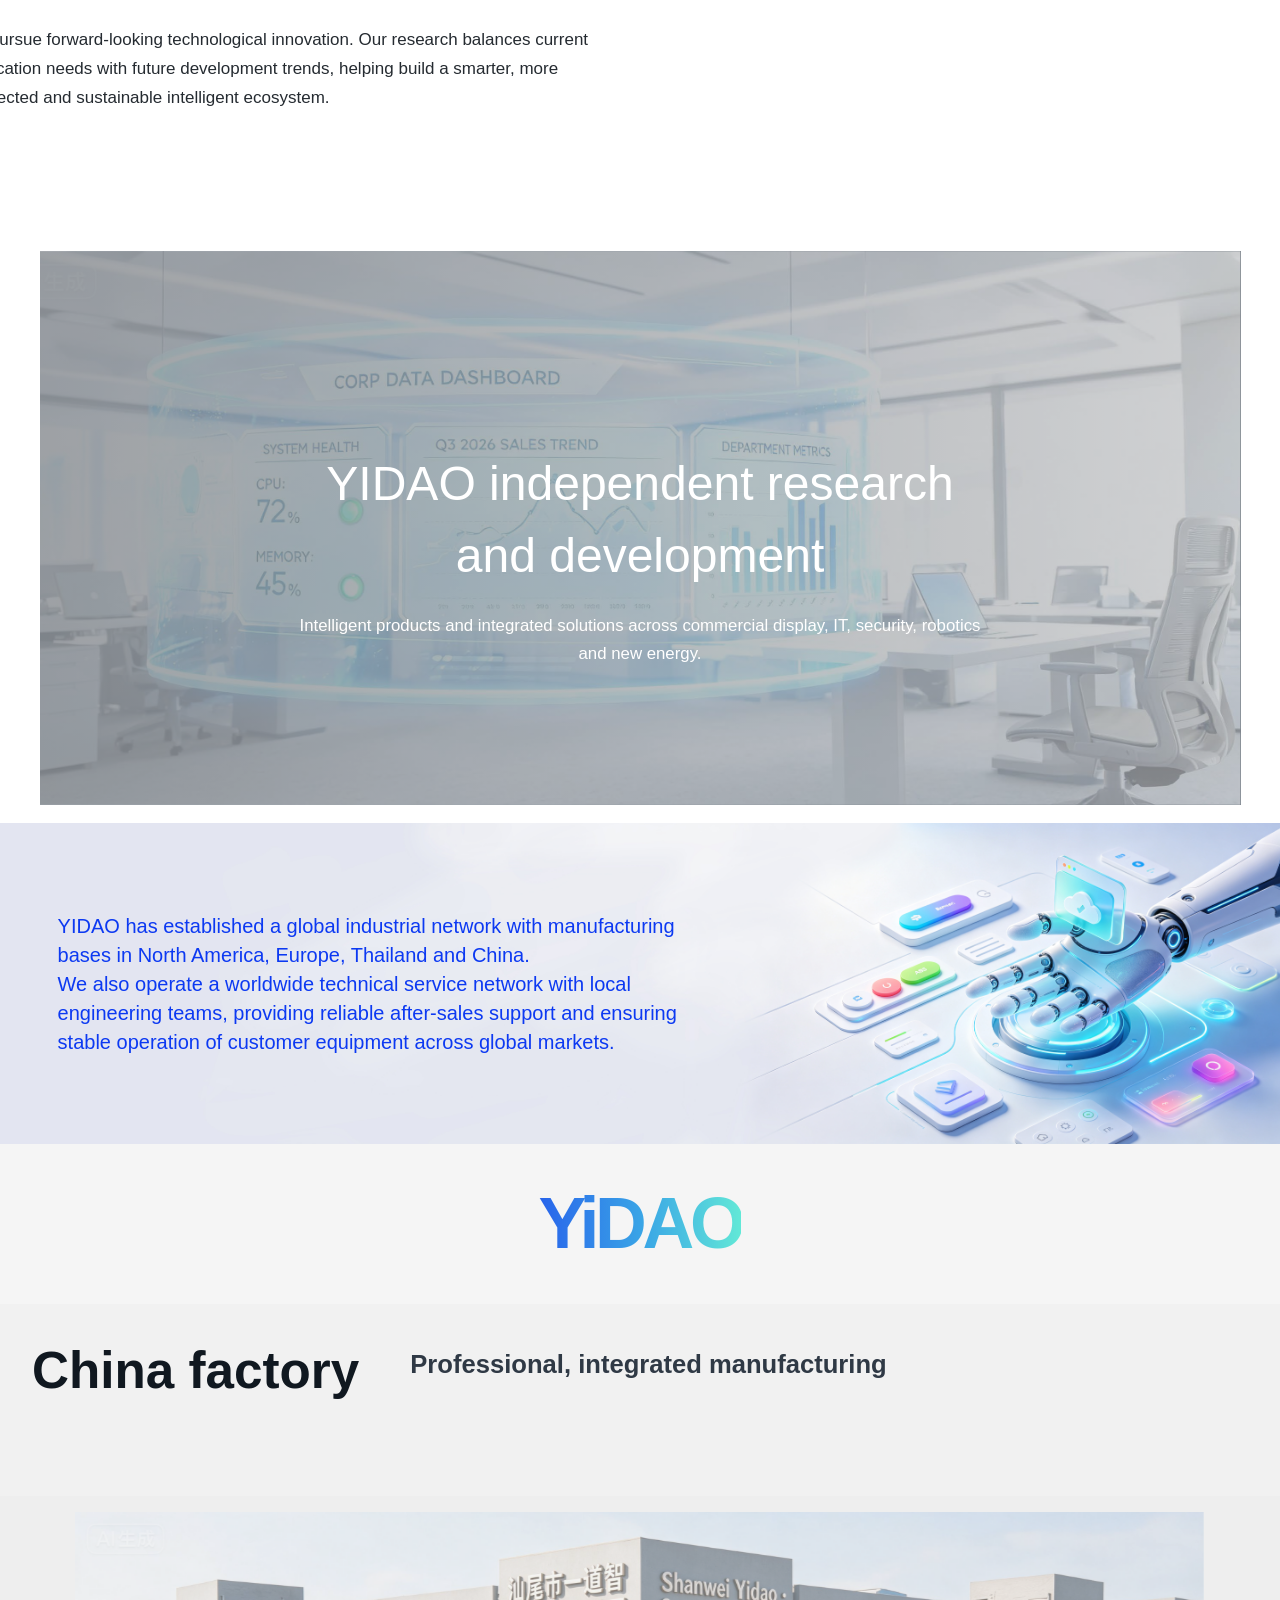
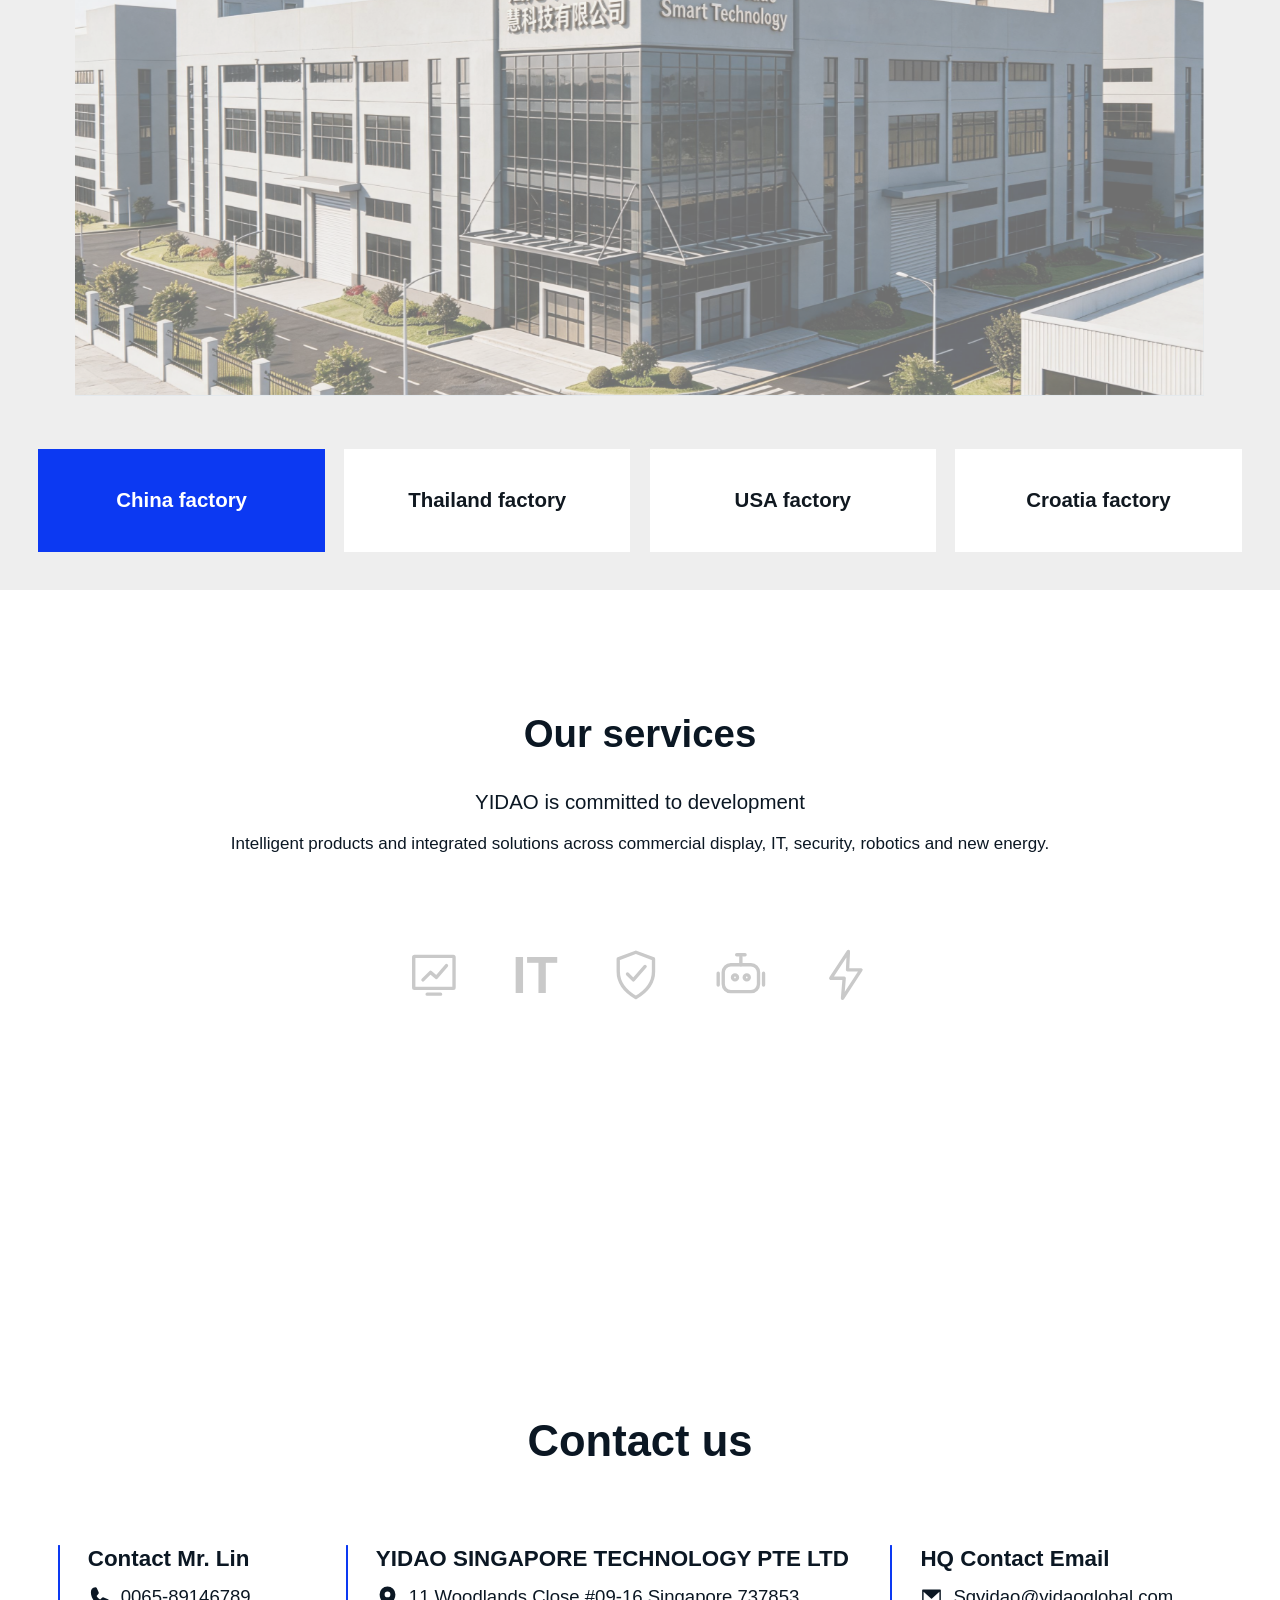
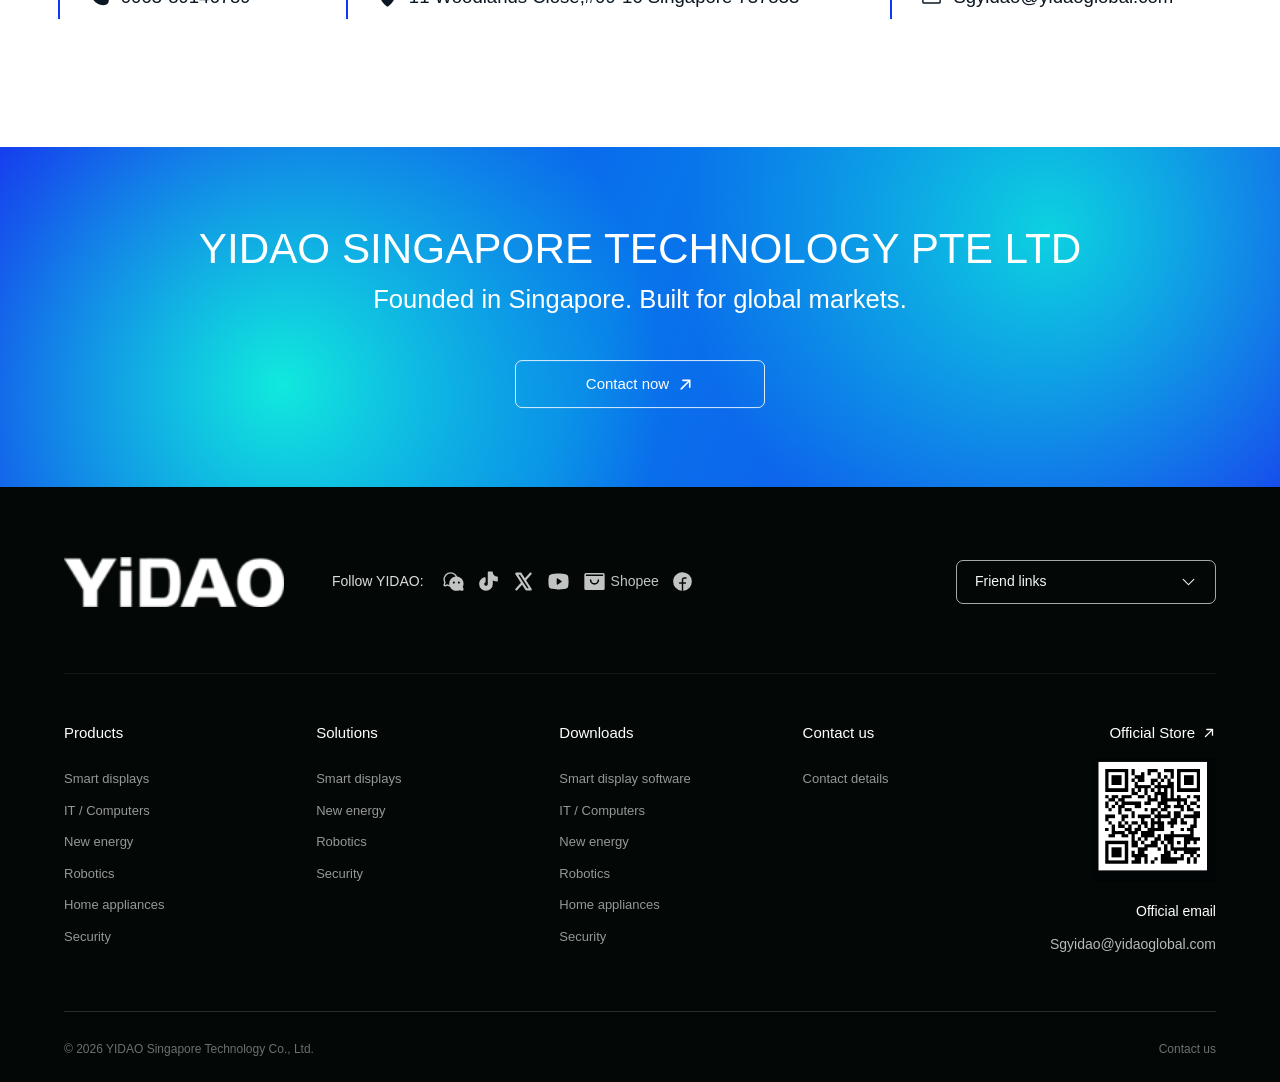
==== commit e98ccbc2: "Update product catalog and advertising pages" ====
--- a/about/index.html
+++ b/about/index.html
@@ -1,2 +1,2 @@
-<!DOCTYPE html><html lang="en"><head><meta charSet="utf-8"/><meta name="viewport" content="width=device-width, initial-scale=1"/><link rel="preload" as="image" href="/images/logo-blue.png"/><link rel="preload" as="image" href="/images/about/hero.jpg" fetchPriority="high"/><link rel="preload" as="image" href="/images/logo.png"/><link rel="preload" as="image" href="/images/footer-store-qr.png"/><link rel="stylesheet" href="/assets/index-2esRuTtN.css" data-rsc-css-href="/assets/index-2esRuTtN.css" data-precedence="vite-rsc/importer-resources"/><link rel="modulepreload" href="/assets/layout-segment-context-Bu9wQ3wx.js" crossorigin=""/><link rel="modulepreload" href="/assets/rolldown-runtime-S-ySWqyJ.js" crossorigin=""/><link rel="modulepreload" href="/assets/index-CJeVPsC8.js" crossorigin=""/><link rel="modulepreload" href="/assets/framework-CXnKph_e.js" crossorigin=""/><link rel="modulepreload" href="/assets/SitePage-lVkcyPTj.js" crossorigin=""/><link rel="modulepreload" href="/assets/query-D8Wk3mvj.js" crossorigin=""/><title>YIDAO | Technology Built for a Smarter World</title><meta name="description" content="YIDAO develops commercial display, IT, security, robotics, drone and renewable energy solutions for global markets."/><meta property="og:title" content="YIDAO | Technology Built for a Smarter World"/><meta property="og:description" content="YIDAO develops commercial display, IT, security, robotics, drone and renewable energy solutions for global markets."/><meta property="og:type" content="website"/><meta property="og:image" content="http://localhost:3000/og.png"/><meta property="og:image:width" content="1200"/><meta property="og:image:height" content="630"/><meta property="og:image:alt" content="YIDAO | Technology Built for a Smarter World"/><meta name="twitter:card" content="summary_large_image"/><meta name="twitter:title" content="YIDAO | Technology Built for a Smarter World"/><meta name="twitter:description" content="YIDAO develops commercial display, IT, security, robotics, drone and renewable energy solutions for global markets."/><meta name="twitter:image" content="http://localhost:3000/og.png"/><link rel="shortcut icon" href="/images/favicon.png"/><link rel="icon" href="/images/favicon.png"/><link rel="apple-touch-icon" href="/images/favicon.png"/><script>self.__VINEXT_RSC_PARAMS__={}</script><script>self.__VINEXT_RSC_NAV__={"pathname":"/about","searchParams":[]}</script><link rel="modulepreload" href="/assets/index-CJeVPsC8.js" />
-</head><body><main class="site-shell"><header class="site-header"><a href="/" class="brand" aria-label="YIDAO home"><img src="/images/logo-blue.png" alt="YIDAO"/></a><nav class="desktop-nav" aria-label="Main navigation"><a href="/">Home</a><a class="active" href="/about">About</a><div class="nav-product-item"><a class="product-trigger " href="/products">Products</a><section id="product-menu" class="product-menu" aria-label="Product categories"><div class="product-menu-grid"><div class="product-menu-group"><h2>Smart Display</h2><div><a href="/products/smart-display/advertising">Digital signage</a><a href="/products/smart-display/interactive-display">Interactive display</a><a href="/products/smart-display/meeting-display">Education &amp; meeting</a><a href="/products/smart-display/led-display">LED series</a><a href="/products/smart-display/video-wall">Video walls</a><a href="/products/smart-display/commercial-monitor">Commercial display &amp; monitoring</a><a href="/products">Multimedia devices</a></div></div><div class="product-menu-group"><h2>IT &amp; Computers</h2><div><a href="/products?category=it">All-in-one PCs</a><a href="/products?category=it">Tablet PCs</a><a href="/products?category=it">Laptops</a><a href="/products?category=it">Mini PCs</a><a href="/products?category=it">Design workstations</a></div></div><div class="product-menu-group"><h2>New Energy</h2><div><a href="/products?category=new-energy">Solar panels</a><a href="/products?category=new-energy">Inverters</a><a href="/products?category=new-energy">Energy storage</a><a href="/products?category=new-energy">Solar optimizers</a><a href="/products?category=new-energy">Charging systems</a></div></div><div class="product-menu-group"><h2>Robotics</h2><div><a href="/products?category=robotics">Service</a><a href="/products?category=robotics">Industrial</a><a href="/products?category=robotics">Logistics</a><a href="/products?category=robotics">Special-purpose</a><a href="/products?category=robotics">Humanoid robots</a></div></div><div class="product-menu-group"><h2>Security &amp; Surveillance</h2><div><a href="/products?category=security">Cameras</a><a href="/products?category=security">Routers</a><a href="/products?category=security">Recording equipment</a></div></div><div class="product-menu-group"><h2>Home Appliances</h2><div><a href="/products?category=home-appliances">Air conditioners</a><a href="/products?category=home-appliances">Refrigerators</a><a href="/products?category=home-appliances">Washing machines</a><a href="/products?category=home-appliances">Televisions</a></div></div></div></section></div><a href="/solutions">Solutions</a><a href="/downloads">Downloads</a><a href="/contact">Contact</a></nav><div class="header-actions"><button class="language-button" aria-label="Switch language">中文</button><a class="header-link" href="http://www.witdisplay.com/" target="_blank" rel="noreferrer">Online Store<!-- --> <svg xmlns="http://www.w3.org/2000/svg" width="1em" height="1em" fill="currentColor" viewBox="0 0 256 256"><path d="M204,64V168a12,12,0,0,1-24,0V93L72.49,200.49a12,12,0,0,1-17-17L163,76H88a12,12,0,0,1,0-24H192A12,12,0,0,1,204,64Z"></path></svg></a><a class="header-link services-link" href="/contact">Global Services<!-- --> <svg xmlns="http://www.w3.org/2000/svg" width="1em" height="1em" fill="currentColor" viewBox="0 0 256 256"><path d="M204,64V168a12,12,0,0,1-24,0V93L72.49,200.49a12,12,0,0,1-17-17L163,76H88a12,12,0,0,1,0-24H192A12,12,0,0,1,204,64Z"></path></svg></a><button class="menu-button" aria-expanded="false" aria-label="Toggle navigation"><svg xmlns="http://www.w3.org/2000/svg" width="1em" height="1em" fill="currentColor" viewBox="0 0 256 256"><path d="M224,128a8,8,0,0,1-8,8H40a8,8,0,0,1,0-16H216A8,8,0,0,1,224,128ZM40,72H216a8,8,0,0,0,0-16H40a8,8,0,0,0,0,16ZM216,184H40a8,8,0,0,0,0,16H216a8,8,0,0,0,0-16Z"></path></svg></button></div></header><section class="about-v2 page-main" id="about"><section class="about-v2-hero hero-visual"><img src="/images/about/hero.jpg" alt="Technology at the forefront of every industry" fetchPriority="high"/></section><div class="about-v2-overview"><section class="about-v2-intro reveal"><div class="about-v2-logo-tile" aria-label="YIDAO Global"><strong><span>YI</span><span>DAO</span></strong><small>Global.com</small></div><div><p class="about-v2-kicker">ABOUT US</p><h1>About us</h1><p>YIDAO Singapore Technology Co., Ltd. was registered and established in Singapore in 2019. We are a high-tech enterprise specializing in product research and development, industrial design and global marketing.</p></div></section><section class="about-v2-stats reveal" aria-label="Company facts"><div><strong>2019</strong><span>Founded</span></div><div><strong>500+</strong><span>Intelligent products</span></div><div><strong>6+</strong><span>Industries served</span></div></section></div><section class="about-v2-technology scale-media"><img src="/images/about/rd-office.jpg" alt="YIDAO research and data development environment" loading="lazy"/><div><h2>YIDAO independent research and development</h2><p>Intelligent products and integrated solutions across commercial display, IT, security, robotics and new energy.</p></div></section><section class="about-v2-values reveal"><img src="/images/about/values-original.jpg" alt="YIDAO values: efficient, agile, innovative and real-time" loading="lazy"/></section><div class="about-yidao-divider" aria-label="YIDAO"><strong>YiDAO</strong></div><section class="about-v2-factories"><div class="about-factory-stage scale-media"><img src="/images/about/factory-china.jpg" alt="China factory" loading="lazy"/><div><h2>China factory</h2><p>Professional, integrated manufacturing</p></div></div><div class="about-factory-tabs" role="tablist"><button class="active" type="button" role="tab" aria-selected="true"><span>01</span>China factory</button><button type="button" role="tab" aria-selected="false"><span>02</span>Thailand factory</button><button type="button" role="tab" aria-selected="false"><span>03</span>USA factory</button><button type="button" role="tab" aria-selected="false"><span>04</span>Croatia factory</button></div><p class="about-factory-note">Our global manufacturing and technical service network supports stable delivery and dependable operation for customers worldwide.</p></section><section class="about-v2-contact reveal"><h2>Contact us</h2><div><strong>YIDAO <span>Global</span></strong><p><b>Contact Mr. Lin</b><a href="tel:+6589146789"><svg xmlns="http://www.w3.org/2000/svg" width="1em" height="1em" fill="currentColor" viewBox="0 0 256 256"><path d="M231.88,175.08A56.26,56.26,0,0,1,176,224C96.6,224,32,159.4,32,80A56.26,56.26,0,0,1,80.92,24.12a16,16,0,0,1,16.62,9.52l21.12,47.15,0,.12A16,16,0,0,1,117.39,96c-.18.27-.37.52-.57.77L96,121.45c7.49,15.22,23.41,31,38.83,38.51l24.34-20.71a8.12,8.12,0,0,1,.75-.56,16,16,0,0,1,15.17-1.4l.13.06,47.11,21.11A16,16,0,0,1,231.88,175.08Z"></path></svg>0065-89146789</a></p><p><b>YIDAO SINGAPORE TECHNOLOGY PTE LTD</b><span><svg xmlns="http://www.w3.org/2000/svg" width="1em" height="1em" fill="currentColor" viewBox="0 0 256 256"><path d="M128,16a88.1,88.1,0,0,0-88,88c0,75.3,80,132.17,83.41,134.55a8,8,0,0,0,9.18,0C136,236.17,216,179.3,216,104A88.1,88.1,0,0,0,128,16Zm0,56a32,32,0,1,1-32,32A32,32,0,0,1,128,72Z"></path></svg>11 Woodlands Close,#09-16 Singapore 737853</span></p><p><b>HQ Contact Email</b><a href="mailto:Sgyidao@yidaoglobal.com"><svg xmlns="http://www.w3.org/2000/svg" width="1em" height="1em" fill="currentColor" viewBox="0 0 256 256"><path d="M224,48H32a8,8,0,0,0-8,8V192a16,16,0,0,0,16,16H216a16,16,0,0,0,16-16V56A8,8,0,0,0,224,48Zm-8,144H40V74.19l82.59,75.71a8,8,0,0,0,10.82,0L216,74.19V192Z"></path></svg>Sgyidao@yidaoglobal.com</a></p></div></section><div class="contact-consult-banner about-v2-cta"><div class="reveal"><h2>YIDAO SINGAPORE TECHNOLOGY PTE LTD</h2><p>Founded in Singapore. Built for global markets.</p><a href="/contact">Contact now<svg xmlns="http://www.w3.org/2000/svg" width="1em" height="1em" fill="currentColor" viewBox="0 0 256 256"><path d="M204,64V168a12,12,0,0,1-24,0V93L72.49,200.49a12,12,0,0,1-17-17L163,76H88a12,12,0,0,1,0-24H192A12,12,0,0,1,204,64Z"></path></svg></a></div></div></section><footer class="site-footer" id="site-footer"><div class="footer-top"><a href="/" class="footer-brand" aria-label="YIDAO home"><img src="/images/logo.png" alt="YIDAO"/></a><div class="footer-follow"><span>Follow YIDAO:</span><div class="footer-socials" aria-label="YIDAO social platforms"><span title="WeChat"><svg xmlns="http://www.w3.org/2000/svg" width="1em" height="1em" fill="currentColor" viewBox="0 0 256 256"><path d="M232.07,186.76A80,80,0,0,0,169.58,72.59,80,80,0,1,0,23.93,138.76l-7.27,24.71a16,16,0,0,0,19.87,19.87l24.71-7.27a79,79,0,0,0,25.19,7.35,80,80,0,0,0,108.33,40.65l24.71,7.27a16,16,0,0,0,19.87-19.87ZM132,152a12,12,0,1,1,12-12A12,12,0,0,1,132,152Zm-52,0a80.32,80.32,0,0,0,1.3,14.3,63.45,63.45,0,0,1-15.49-5.85,8,8,0,0,0-6-.63L32,168l8.17-27.76a8,8,0,0,0-.63-6A64,64,0,0,1,151.68,72.43,80.12,80.12,0,0,0,80,152Zm108,0a12,12,0,1,1,12-12A12,12,0,0,1,188,152Z"></path></svg></span><span title="TikTok"><svg xmlns="http://www.w3.org/2000/svg" width="1em" height="1em" fill="currentColor" viewBox="0 0 256 256"><path d="M232,80v40a8,8,0,0,1-8,8,103.25,103.25,0,0,1-48-11.71V156a76,76,0,0,1-152,0c0-36.9,26.91-69.52,62.6-75.88A8,8,0,0,1,96,88v42.69a8,8,0,0,1-4.57,7.23A20,20,0,1,0,120,156V24a8,8,0,0,1,8-8h40a8,8,0,0,1,8,8,48.05,48.05,0,0,0,48,48A8,8,0,0,1,232,80Z"></path></svg></span><span title="X"><svg xmlns="http://www.w3.org/2000/svg" width="1em" height="1em" fill="currentColor" viewBox="0 0 256 256"><path d="M218.12,209.56l-61-95.8,59.72-65.69a12,12,0,0,0-17.76-16.14L143.81,92.77,106.12,33.56A12,12,0,0,0,96,28H48A12,12,0,0,0,37.88,46.44l61,95.8L39.12,207.93a12,12,0,1,0,17.76,16.14l55.31-60.84,37.69,59.21A12,12,0,0,0,160,228h48a12,12,0,0,0,10.12-18.44ZM166.59,204,69.86,52H89.41l96.73,152Z"></path></svg></span><span title="YouTube"><svg xmlns="http://www.w3.org/2000/svg" width="1em" height="1em" fill="currentColor" viewBox="0 0 256 256"><path d="M234.33,69.52a24,24,0,0,0-14.49-16.4C185.56,39.88,131,40,128,40s-57.56-.12-91.84,13.12a24,24,0,0,0-14.49,16.4C19.08,79.5,16,97.74,16,128s3.08,48.5,5.67,58.48a24,24,0,0,0,14.49,16.41C69,215.56,120.4,216,127.34,216h1.32c6.94,0,58.37-.44,91.18-13.11a24,24,0,0,0,14.49-16.41c2.59-10,5.67-28.22,5.67-58.48S236.92,79.5,234.33,69.52Zm-73.74,65-40,28A8,8,0,0,1,108,156V100a8,8,0,0,1,12.59-6.55l40,28a8,8,0,0,1,0,13.1Z"></path></svg></span><span class="shopee-mark" title="Shopee"><svg xmlns="http://www.w3.org/2000/svg" width="1em" height="1em" fill="currentColor" viewBox="0 0 256 256"><path d="M216,40H40A16,16,0,0,0,24,56V200a16,16,0,0,0,16,16H216a16,16,0,0,0,16-16V56A16,16,0,0,0,216,40ZM128,160a48.05,48.05,0,0,1-48-48,8,8,0,0,1,16,0,32,32,0,0,0,64,0,8,8,0,0,1,16,0A48.05,48.05,0,0,1,128,160ZM40,72V56H216V72Z"></path></svg><em>Shopee</em></span><span title="Facebook"><svg xmlns="http://www.w3.org/2000/svg" width="1em" height="1em" fill="currentColor" viewBox="0 0 256 256"><path d="M232,128a104.16,104.16,0,0,1-91.55,103.26,4,4,0,0,1-4.45-4V152h24a8,8,0,0,0,8-8.53,8.17,8.17,0,0,0-8.25-7.47H136V112a16,16,0,0,1,16-16h16a8,8,0,0,0,8-8.53A8.17,8.17,0,0,0,167.73,80H152a32,32,0,0,0-32,32v24H96a8,8,0,0,0-8,8.53A8.17,8.17,0,0,0,96.27,152H120v75.28a4,4,0,0,1-4.44,4A104.15,104.15,0,0,1,24.07,124.09c2-54,45.74-97.9,99.78-100A104.12,104.12,0,0,1,232,128Z"></path></svg></span></div></div><details class="footer-friend-links"><summary>Friend links<svg xmlns="http://www.w3.org/2000/svg" width="1em" height="1em" fill="currentColor" viewBox="0 0 256 256"><path d="M213.66,101.66l-80,80a8,8,0,0,1-11.32,0l-80-80A8,8,0,0,1,53.66,90.34L128,164.69l74.34-74.35a8,8,0,0,1,11.32,11.32Z"></path></svg></summary><div><a href="http://www.witdisplay.com/" target="_blank" rel="noreferrer">Official Store</a><a href="/contact">Global Services</a></div></details></div><div class="footer-links"><div><strong>Products</strong><a href="/products">Smart displays</a><a href="/products">IT / <!-- -->Computers</a><a href="/products">New energy</a><a href="/products">Robotics</a><a href="/products">Home appliances</a><a href="/products">Security</a></div><div><strong>Solutions</strong><a href="/solutions">Smart displays</a><a href="/solutions">New energy</a><a href="/solutions">Robotics</a><a href="/solutions">Security</a></div><div><strong>Downloads</strong><a href="/downloads">Smart display software</a><a href="/downloads">IT / <!-- -->Computers</a><a href="/downloads">New energy</a><a href="/downloads">Robotics</a><a href="/downloads">Home appliances</a><a href="/downloads">Security</a></div><div><strong>Contact us</strong><a href="/contact">Contact details</a></div><div class="footer-shop"><a href="http://www.witdisplay.com/" target="_blank" rel="noreferrer">Official Store<!-- --> <svg xmlns="http://www.w3.org/2000/svg" width="1em" height="1em" fill="currentColor" viewBox="0 0 256 256"><path d="M204,64V168a12,12,0,0,1-24,0V93L72.49,200.49a12,12,0,0,1-17-17L163,76H88a12,12,0,0,1,0-24H192A12,12,0,0,1,204,64Z"></path></svg></a><img src="/images/footer-store-qr.png" alt="Official store QR code"/><span>Official email</span><a href="mailto:Sgyidao@yidaoglobal.com">Sgyidao@yidaoglobal.com</a></div></div><div class="footer-bottom"><span>© <!-- -->2026<!-- --> YIDAO Singapore Technology Co., Ltd.</span><a href="/contact">Contact us</a></div></footer></main><script id="_R_">import("/assets/index-CJeVPsC8.js")</script></body></html><script>self.__VINEXT_RSC_CHUNKS__=self.__VINEXT_RSC_CHUNKS__||[];self.__VINEXT_RSC_CHUNKS__.push("2:I[\"8c0f216c4604\",[],\"Children\",1]\n3:I[\"15c18cfaeeff\",[],\"LayoutSegmentProvider\",1]\n4:I[\"8c0f216c4604\",[],\"Slot\",1]\n5:I[\"593f344dc510\",[],\"RedirectBoundary\",1]\n:HL[\"/assets/index-2esRuTtN.css\",\"style\"]\n")</script><script>self.__VINEXT_RSC_CHUNKS__=self.__VINEXT_RSC_CHUNKS__||[];self.__VINEXT_RSC_CHUNKS__.push("0:{\"__route\":\"route:/about\",\"__interceptionContext\":null,\"__layoutIds\":[\"layout:/\"],\"__rootLayout\":\"/\",\"page:/about\":\"$L1\",\"layout:/\":[[[[\"$\",\"link\",\"css:/assets/index-2esRuTtN.css\",{\"rel\":\"stylesheet\",\"precedence\":\"vite-rsc/importer-resources\",\"href\":\"/assets/index-2esRuTtN.css\",\"data-rsc-css-href\":\"/assets/index-2esRuTtN.css\"}],\"$undefined\"],[\"$\",\"html\",null,{\"lang\":\"en\",\"children\":[\"$\",\"body\",null,{\"children\":[\"$\",\"$L2\",null,{}]}]}]],null],\"route:/about\":[[[\"$\",\"meta\",null,{\"charSet\":\"utf-8\"}],[[\"$\",\"title\",\"0\",{\"children\":\"YIDAO | Technology Built for a Smarter World\"}],[\"$\",\"meta\",\"1\",{\"name\":\"description\",\"content\":\"YIDAO develops commercial display, IT, security, robotics, drone and renewable energy solutions for global markets.\"}],[\"$\",\"meta\",\"2\",{\"property\":\"og:title\",\"content\":\"YIDAO | Technology Built for a Smarter World\"}],[\"$\",\"meta\",\"3\",{\"property\":\"og:description\",\"content\":\"YIDAO develops commercial display, IT, security, robotics, drone and renewable energy solutions for global markets.\"}],[\"$\",\"meta\",\"4\",{\"property\":\"og:type\",\"content\":\"website\"}],[\"$\",\"meta\",\"5\",{\"property\":\"og:image\",\"content\":\"http://localhost:3000/og.png\"}],[\"$\",\"meta\",\"6\",{\"property\":\"og:image:width\",\"content\":\"1200\"}],[\"$\",\"meta\",\"7\",{\"property\":\"og:image:height\",\"content\":\"630\"}],[\"$\",\"meta\",\"8\",{\"property\":\"og:image:alt\",\"content\":\"YIDAO | Technology Built for a Smarter World\"}],[\"$\",\"meta\",\"9\",{\"name\":\"twitter:card\",\"content\":\"summary_large_image\"}],[\"$\",\"meta\",\"10\",{\"name\":\"twitter:title\",\"content\":\"YIDAO | Technology Built for a Smarter World\"}],[\"$\",\"meta\",\"11\",{\"name\":\"twitter:description\",\"content\":\"YIDAO develops commercial display, IT, security, robotics, drone and renewable energy solutions for global markets.\"}],[\"$\",\"meta\",\"12\",{\"name\":\"twitter:image\",\"content\":\"http://localhost:3000/og.png\"}],[\"$\",\"link\",\"13\",{\"rel\":\"shortcut icon\",\"href\":\"/images/favicon.png\"}],[\"$\",\"link\",\"14\",{\"rel\":\"icon\",\"href\":\"/images/favicon.png\"}],[\"$\",\"link\",\"15\",{\"rel\":\"apple-touch-icon\",\"href\":\"/images/favicon.png\"}]],[[\"$\",\"meta\",\"0\",{\"name\":\"viewport\",\"content\":\"width=device-width, initial-scale=1\"}]]],[\"$\",\"$L3\",null,{\"segmentMap\":{\"children\":[\"about\"]},\"children\":[\"$\",\"$L4\",null,{\"id\":\"layout:/\",\"parallelSlots\":\"$undefined\",\"children\":[\"$\",\"$L5\",null,{\"children\":[\"$\",\"$L3\",null,{\"segmentMap\":{\"children\":[]},\"children\":[\"$\",\"$L4\",null,{\"id\":\"page:/about\"}]}]}]}]}]],\"__layoutFlags\":{\"layout:/\":\"s\"},\"__artifactCompatibility\":{\"schemaVersion\":1,\"graphVersion\":\"app-route-graph:pxgtdg7iy2mv\",\"deploymentVersion\":\"4fa886f8-90b2-4e48-8396-5b7d7ff24d13\",\"appElementsSchemaVersion\":1,\"rscPayloadSchemaVersion\":1,\"rootBoundaryId\":\"/\",\"renderEpoch\":null}}\n")</script><script>self.__VINEXT_RSC_CHUNKS__=self.__VINEXT_RSC_CHUNKS__||[];self.__VINEXT_RSC_CHUNKS__.push("6:I[\"a4d926745d1f\",[],\"default\",1]\n1:[\"$\",\"$L6\",null,{\"page\":\"about\"}]\n")</script><script>self.__VINEXT_RSC_DONE__=true</script>+<!DOCTYPE html><html lang="en"><head><meta charSet="utf-8"/><meta name="viewport" content="width=device-width, initial-scale=1"/><link rel="preload" as="image" href="/images/logo-blue.png"/><link rel="preload" as="image" href="/images/about/hero-en.jpg" fetchPriority="high"/><link rel="preload" as="image" href="/images/logo.png"/><link rel="preload" as="image" href="/images/footer-store-qr.png"/><link rel="stylesheet" href="/assets/index-DArGV9n4.css" data-rsc-css-href="/assets/index-DArGV9n4.css" data-precedence="vite-rsc/importer-resources"/><link rel="modulepreload" href="/assets/layout-segment-context-Bs0hkUzk.js" crossorigin=""/><link rel="modulepreload" href="/assets/rolldown-runtime-S-ySWqyJ.js" crossorigin=""/><link rel="modulepreload" href="/assets/index-B3Tyh7q9.js" crossorigin=""/><link rel="modulepreload" href="/assets/framework-CXnKph_e.js" crossorigin=""/><link rel="modulepreload" href="/assets/SitePage-DjtpZnqc.js" crossorigin=""/><link rel="modulepreload" href="/assets/query-D8Wk3mvj.js" crossorigin=""/><title>YIDAO | Technology Built for a Smarter World</title><meta name="description" content="YIDAO develops commercial display, IT, security, robotics, drone and renewable energy solutions for global markets."/><meta property="og:title" content="YIDAO | Technology Built for a Smarter World"/><meta property="og:description" content="YIDAO develops commercial display, IT, security, robotics, drone and renewable energy solutions for global markets."/><meta property="og:type" content="website"/><meta property="og:image" content="http://localhost:3000/og.png"/><meta property="og:image:width" content="1200"/><meta property="og:image:height" content="630"/><meta property="og:image:alt" content="YIDAO | Technology Built for a Smarter World"/><meta name="twitter:card" content="summary_large_image"/><meta name="twitter:title" content="YIDAO | Technology Built for a Smarter World"/><meta name="twitter:description" content="YIDAO develops commercial display, IT, security, robotics, drone and renewable energy solutions for global markets."/><meta name="twitter:image" content="http://localhost:3000/og.png"/><link rel="shortcut icon" href="/images/favicon.png"/><link rel="icon" href="/images/favicon.png"/><link rel="apple-touch-icon" href="/images/favicon.png"/><script>self.__VINEXT_RSC_PARAMS__={}</script><script>self.__VINEXT_RSC_NAV__={"pathname":"/about","searchParams":[]}</script><link rel="modulepreload" href="/assets/index-B3Tyh7q9.js" />
+</head><body><main class="site-shell"><header class="site-header"><a href="/" class="brand" aria-label="YIDAO home"><img src="/images/logo-blue.png" alt="YIDAO"/></a><nav class="desktop-nav" aria-label="Main navigation"><a href="/">Home</a><a class="active" href="/about">About</a><div class="nav-product-item"><a class="product-trigger " href="/products">Products</a><section id="product-menu" class="product-menu" aria-label="Product categories"><div class="product-menu-grid"><div class="product-menu-group"><h2>Smart Display</h2><div><a href="/products/smart-display/advertising">Digital signage</a><a href="/products/smart-display/interactive-display">Interactive display</a><a href="/products/smart-display/meeting-display">Education &amp; meeting</a><a href="/products/smart-display/led-display">LED series</a><a href="/products/smart-display/video-wall">Video walls</a><a href="/products/smart-display/commercial-monitor">Commercial display &amp; monitoring</a><a href="/products">Multimedia devices</a></div></div><div class="product-menu-group"><h2>IT &amp; Computers</h2><div><a href="/products?category=it">All-in-one PCs</a><a href="/products?category=it">Tablet PCs</a><a href="/products?category=it">Laptops</a><a href="/products?category=it">Mini PCs</a><a href="/products?category=it">Design workstations</a></div></div><div class="product-menu-group"><h2>New Energy</h2><div><a href="/products?category=new-energy">Solar panels</a><a href="/products?category=new-energy">Inverters</a><a href="/products?category=new-energy">Energy storage</a><a href="/products?category=new-energy">Solar optimizers</a><a href="/products?category=new-energy">Charging systems</a></div></div><div class="product-menu-group"><h2>Robotics</h2><div><a href="/products?category=robotics">Service</a><a href="/products?category=robotics">Industrial</a><a href="/products?category=robotics">Logistics</a><a href="/products?category=robotics">Special-purpose</a><a href="/products?category=robotics">Humanoid robots</a></div></div><div class="product-menu-group"><h2>Security &amp; Surveillance</h2><div><a href="/products?category=security">Cameras</a><a href="/products?category=security">Routers</a><a href="/products?category=security">Recording equipment</a></div></div><div class="product-menu-group"><h2>Home Appliances</h2><div><a href="/products?category=home-appliances">Air conditioners</a><a href="/products?category=home-appliances">Refrigerators</a><a href="/products?category=home-appliances">Washing machines</a><a href="/products?category=home-appliances">Televisions</a></div></div></div></section></div><a href="/solutions">Solutions</a><a href="/downloads">Downloads</a><a href="/contact">Contact</a></nav><div class="header-actions"><button class="language-button" aria-label="Switch language">中文</button><a class="header-link" href="http://www.witdisplay.com/" target="_blank" rel="noreferrer">Online Store<!-- --> <svg xmlns="http://www.w3.org/2000/svg" width="1em" height="1em" fill="currentColor" viewBox="0 0 256 256"><path d="M204,64V168a12,12,0,0,1-24,0V93L72.49,200.49a12,12,0,0,1-17-17L163,76H88a12,12,0,0,1,0-24H192A12,12,0,0,1,204,64Z"></path></svg></a><a class="header-link services-link" href="/contact">Global Services<!-- --> <svg xmlns="http://www.w3.org/2000/svg" width="1em" height="1em" fill="currentColor" viewBox="0 0 256 256"><path d="M204,64V168a12,12,0,0,1-24,0V93L72.49,200.49a12,12,0,0,1-17-17L163,76H88a12,12,0,0,1,0-24H192A12,12,0,0,1,204,64Z"></path></svg></a><button class="menu-button" aria-expanded="false" aria-label="Toggle navigation"><svg xmlns="http://www.w3.org/2000/svg" width="1em" height="1em" fill="currentColor" viewBox="0 0 256 256"><path d="M224,128a8,8,0,0,1-8,8H40a8,8,0,0,1,0-16H216A8,8,0,0,1,224,128ZM40,72H216a8,8,0,0,0,0-16H40a8,8,0,0,0,0,16ZM216,184H40a8,8,0,0,0,0,16H216a8,8,0,0,0,0-16Z"></path></svg></button></div></header><section class="about-v2 page-main" id="about"><section class="about-v2-hero hero-visual"><img src="/images/about/hero-en.jpg" alt="Technology at the forefront of every industry" fetchPriority="high"/></section><div class="about-v2-overview"><section class="about-v2-stats reveal" aria-label="Company facts"><div><strong>2019</strong><span>Founded</span></div><div><strong>500+</strong><span>Products</span></div><div><strong>90%</strong><span>Countries reached worldwide</span></div></section><section class="about-v2-intro reveal"><div class="about-v2-intro-copy"><i class="about-v2-orbit about-v2-orbit-intro" aria-hidden="true"></i><h1>About us</h1><p>YIDAO Singapore Technology Co., Ltd. was registered and established in Singapore in 2019. We are a high-tech enterprise specializing in product research and development, industrial design and global marketing.</p></div></section><section class="about-v2-overview-values reveal"><i class="about-v2-orbit about-v2-orbit-values" aria-hidden="true"></i><h2>Our values</h2><p>We pursue forward-looking technological innovation. Our research balances current application needs with future development trends, helping build a smarter, more connected and sustainable intelligent ecosystem.</p></section></div><section class="about-v2-technology scale-media"><img src="/images/about/rd-office.jpg" alt="YIDAO research and data development environment" loading="lazy"/><div><h2>YIDAO independent research and development</h2><p>Intelligent products and integrated solutions across commercial display, IT, security, robotics and new energy.</p></div></section><section class="about-v2-values reveal"><img src="/images/about/global-layout.jpg" alt="YIDAO global industrial and service network" loading="lazy"/><div class="about-global-layout-copy"><p>YIDAO has established a global industrial network with manufacturing bases in North America, Europe, Thailand and China.</p><p>We also operate a worldwide technical service network with local engineering teams, providing reliable after-sales support and ensuring stable operation of customer equipment across global markets.</p></div></section><div class="about-yidao-divider" aria-label="YIDAO"><strong>YiDAO</strong></div><section class="about-v2-factories"><div class="about-factory-heading"><h2>China factory</h2><p>Professional, integrated manufacturing</p></div><div class="about-factory-stage scale-media"><img src="/images/about/factory-china.png" alt="China factory" loading="lazy"/></div><div class="about-factory-tabs" role="tablist"><button class="active" type="button" role="tab" aria-selected="true">China factory</button><button type="button" role="tab" aria-selected="false">Thailand factory</button><button type="button" role="tab" aria-selected="false">USA factory</button><button type="button" role="tab" aria-selected="false">Croatia factory</button></div></section><section class="about-v2-services reveal"><h2>Our services</h2><h3>YIDAO is committed to development</h3><p>Intelligent products and integrated solutions across commercial display, IT, security, robotics and new energy.</p><div class="about-service-icons" aria-hidden="true"><span><svg viewBox="0 0 64 64"><rect x="8" y="10" width="48" height="38" rx="1"></rect><path d="M19 38l9-9 7 6 12-14M24 55h16"></path></svg></span><span class="about-service-it">IT</span><span><svg viewBox="0 0 64 64"><path d="M32 5l21 8v15c0 15-9 24-21 31C20 52 11 43 11 28V13z"></path><path d="M22 31l7 7 14-16"></path></svg></span><span><svg viewBox="0 0 64 64"><rect x="11" y="20" width="42" height="32" rx="9"></rect><circle cx="25" cy="35" r="3"></circle><circle cx="39" cy="35" r="3"></circle><path d="M32 20V11M27 8h10M5 30v14M59 30v14"></path></svg></span><span><svg viewBox="0 0 64 64"><path d="M35 4L14 36h16l-2 24 22-34H34z"></path></svg></span></div></section><section class="about-v2-contact reveal"><h2>Contact us</h2><div><p><b>Contact Mr. Lin</b><a href="tel:+6589146789"><svg xmlns="http://www.w3.org/2000/svg" width="1em" height="1em" fill="currentColor" viewBox="0 0 256 256"><path d="M231.88,175.08A56.26,56.26,0,0,1,176,224C96.6,224,32,159.4,32,80A56.26,56.26,0,0,1,80.92,24.12a16,16,0,0,1,16.62,9.52l21.12,47.15,0,.12A16,16,0,0,1,117.39,96c-.18.27-.37.52-.57.77L96,121.45c7.49,15.22,23.41,31,38.83,38.51l24.34-20.71a8.12,8.12,0,0,1,.75-.56,16,16,0,0,1,15.17-1.4l.13.06,47.11,21.11A16,16,0,0,1,231.88,175.08Z"></path></svg>0065-89146789</a></p><p><b>YIDAO SINGAPORE TECHNOLOGY PTE LTD</b><span><svg xmlns="http://www.w3.org/2000/svg" width="1em" height="1em" fill="currentColor" viewBox="0 0 256 256"><path d="M128,16a88.1,88.1,0,0,0-88,88c0,75.3,80,132.17,83.41,134.55a8,8,0,0,0,9.18,0C136,236.17,216,179.3,216,104A88.1,88.1,0,0,0,128,16Zm0,56a32,32,0,1,1-32,32A32,32,0,0,1,128,72Z"></path></svg>11 Woodlands Close,#09-16 Singapore 737853</span></p><p><b>HQ Contact Email</b><a href="mailto:Sgyidao@yidaoglobal.com"><svg xmlns="http://www.w3.org/2000/svg" width="1em" height="1em" fill="currentColor" viewBox="0 0 256 256"><path d="M224,48H32a8,8,0,0,0-8,8V192a16,16,0,0,0,16,16H216a16,16,0,0,0,16-16V56A8,8,0,0,0,224,48Zm-8,144H40V74.19l82.59,75.71a8,8,0,0,0,10.82,0L216,74.19V192Z"></path></svg>Sgyidao@yidaoglobal.com</a></p></div></section><div class="contact-consult-banner about-v2-cta"><div class="reveal"><h2>YIDAO SINGAPORE TECHNOLOGY PTE LTD</h2><p>Founded in Singapore. Built for global markets.</p><a href="/contact">Contact now<svg xmlns="http://www.w3.org/2000/svg" width="1em" height="1em" fill="currentColor" viewBox="0 0 256 256"><path d="M204,64V168a12,12,0,0,1-24,0V93L72.49,200.49a12,12,0,0,1-17-17L163,76H88a12,12,0,0,1,0-24H192A12,12,0,0,1,204,64Z"></path></svg></a></div></div></section><footer class="site-footer" id="site-footer"><div class="footer-top"><a href="/" class="footer-brand" aria-label="YIDAO home"><img src="/images/logo.png" alt="YIDAO"/></a><div class="footer-follow"><span>Follow YIDAO:</span><div class="footer-socials" aria-label="YIDAO social platforms"><span title="WeChat"><svg xmlns="http://www.w3.org/2000/svg" width="1em" height="1em" fill="currentColor" viewBox="0 0 256 256"><path d="M232.07,186.76A80,80,0,0,0,169.58,72.59,80,80,0,1,0,23.93,138.76l-7.27,24.71a16,16,0,0,0,19.87,19.87l24.71-7.27a79,79,0,0,0,25.19,7.35,80,80,0,0,0,108.33,40.65l24.71,7.27a16,16,0,0,0,19.87-19.87ZM132,152a12,12,0,1,1,12-12A12,12,0,0,1,132,152Zm-52,0a80.32,80.32,0,0,0,1.3,14.3,63.45,63.45,0,0,1-15.49-5.85,8,8,0,0,0-6-.63L32,168l8.17-27.76a8,8,0,0,0-.63-6A64,64,0,0,1,151.68,72.43,80.12,80.12,0,0,0,80,152Zm108,0a12,12,0,1,1,12-12A12,12,0,0,1,188,152Z"></path></svg></span><span title="TikTok"><svg xmlns="http://www.w3.org/2000/svg" width="1em" height="1em" fill="currentColor" viewBox="0 0 256 256"><path d="M232,80v40a8,8,0,0,1-8,8,103.25,103.25,0,0,1-48-11.71V156a76,76,0,0,1-152,0c0-36.9,26.91-69.52,62.6-75.88A8,8,0,0,1,96,88v42.69a8,8,0,0,1-4.57,7.23A20,20,0,1,0,120,156V24a8,8,0,0,1,8-8h40a8,8,0,0,1,8,8,48.05,48.05,0,0,0,48,48A8,8,0,0,1,232,80Z"></path></svg></span><span title="X"><svg xmlns="http://www.w3.org/2000/svg" width="1em" height="1em" fill="currentColor" viewBox="0 0 256 256"><path d="M218.12,209.56l-61-95.8,59.72-65.69a12,12,0,0,0-17.76-16.14L143.81,92.77,106.12,33.56A12,12,0,0,0,96,28H48A12,12,0,0,0,37.88,46.44l61,95.8L39.12,207.93a12,12,0,1,0,17.76,16.14l55.31-60.84,37.69,59.21A12,12,0,0,0,160,228h48a12,12,0,0,0,10.12-18.44ZM166.59,204,69.86,52H89.41l96.73,152Z"></path></svg></span><span title="YouTube"><svg xmlns="http://www.w3.org/2000/svg" width="1em" height="1em" fill="currentColor" viewBox="0 0 256 256"><path d="M234.33,69.52a24,24,0,0,0-14.49-16.4C185.56,39.88,131,40,128,40s-57.56-.12-91.84,13.12a24,24,0,0,0-14.49,16.4C19.08,79.5,16,97.74,16,128s3.08,48.5,5.67,58.48a24,24,0,0,0,14.49,16.41C69,215.56,120.4,216,127.34,216h1.32c6.94,0,58.37-.44,91.18-13.11a24,24,0,0,0,14.49-16.41c2.59-10,5.67-28.22,5.67-58.48S236.92,79.5,234.33,69.52Zm-73.74,65-40,28A8,8,0,0,1,108,156V100a8,8,0,0,1,12.59-6.55l40,28a8,8,0,0,1,0,13.1Z"></path></svg></span><span class="shopee-mark" title="Shopee"><svg xmlns="http://www.w3.org/2000/svg" width="1em" height="1em" fill="currentColor" viewBox="0 0 256 256"><path d="M216,40H40A16,16,0,0,0,24,56V200a16,16,0,0,0,16,16H216a16,16,0,0,0,16-16V56A16,16,0,0,0,216,40ZM128,160a48.05,48.05,0,0,1-48-48,8,8,0,0,1,16,0,32,32,0,0,0,64,0,8,8,0,0,1,16,0A48.05,48.05,0,0,1,128,160ZM40,72V56H216V72Z"></path></svg><em>Shopee</em></span><span title="Facebook"><svg xmlns="http://www.w3.org/2000/svg" width="1em" height="1em" fill="currentColor" viewBox="0 0 256 256"><path d="M232,128a104.16,104.16,0,0,1-91.55,103.26,4,4,0,0,1-4.45-4V152h24a8,8,0,0,0,8-8.53,8.17,8.17,0,0,0-8.25-7.47H136V112a16,16,0,0,1,16-16h16a8,8,0,0,0,8-8.53A8.17,8.17,0,0,0,167.73,80H152a32,32,0,0,0-32,32v24H96a8,8,0,0,0-8,8.53A8.17,8.17,0,0,0,96.27,152H120v75.28a4,4,0,0,1-4.44,4A104.15,104.15,0,0,1,24.07,124.09c2-54,45.74-97.9,99.78-100A104.12,104.12,0,0,1,232,128Z"></path></svg></span></div></div><details class="footer-friend-links"><summary>Friend links<svg xmlns="http://www.w3.org/2000/svg" width="1em" height="1em" fill="currentColor" viewBox="0 0 256 256"><path d="M213.66,101.66l-80,80a8,8,0,0,1-11.32,0l-80-80A8,8,0,0,1,53.66,90.34L128,164.69l74.34-74.35a8,8,0,0,1,11.32,11.32Z"></path></svg></summary><div><a href="http://www.witdisplay.com/" target="_blank" rel="noreferrer">Official Store</a><a href="/contact">Global Services</a></div></details></div><div class="footer-links"><div><strong>Products</strong><a href="/products">Smart displays</a><a href="/products">IT / <!-- -->Computers</a><a href="/products">New energy</a><a href="/products">Robotics</a><a href="/products">Home appliances</a><a href="/products">Security</a></div><div><strong>Solutions</strong><a href="/solutions">Smart displays</a><a href="/solutions">New energy</a><a href="/solutions">Robotics</a><a href="/solutions">Security</a></div><div><strong>Downloads</strong><a href="/downloads">Smart display software</a><a href="/downloads">IT / <!-- -->Computers</a><a href="/downloads">New energy</a><a href="/downloads">Robotics</a><a href="/downloads">Home appliances</a><a href="/downloads">Security</a></div><div><strong>Contact us</strong><a href="/contact">Contact details</a></div><div class="footer-shop"><a href="http://www.witdisplay.com/" target="_blank" rel="noreferrer">Official Store<!-- --> <svg xmlns="http://www.w3.org/2000/svg" width="1em" height="1em" fill="currentColor" viewBox="0 0 256 256"><path d="M204,64V168a12,12,0,0,1-24,0V93L72.49,200.49a12,12,0,0,1-17-17L163,76H88a12,12,0,0,1,0-24H192A12,12,0,0,1,204,64Z"></path></svg></a><img src="/images/footer-store-qr.png" alt="Official store QR code"/><span>Official email</span><a href="mailto:Sgyidao@yidaoglobal.com">Sgyidao@yidaoglobal.com</a></div></div><div class="footer-bottom"><span>© <!-- -->2026<!-- --> YIDAO Singapore Technology Co., Ltd.</span><a href="/contact">Contact us</a></div></footer></main><script id="_R_">import("/assets/index-B3Tyh7q9.js")</script></body></html><script>self.__VINEXT_RSC_CHUNKS__=self.__VINEXT_RSC_CHUNKS__||[];self.__VINEXT_RSC_CHUNKS__.push("2:I[\"8c0f216c4604\",[],\"Children\",1]\n3:I[\"15c18cfaeeff\",[],\"LayoutSegmentProvider\",1]\n4:I[\"8c0f216c4604\",[],\"Slot\",1]\n5:I[\"593f344dc510\",[],\"RedirectBoundary\",1]\n:HL[\"/assets/index-DArGV9n4.css\",\"style\"]\n")</script><script>self.__VINEXT_RSC_CHUNKS__=self.__VINEXT_RSC_CHUNKS__||[];self.__VINEXT_RSC_CHUNKS__.push("0:{\"__route\":\"route:/about\",\"__interceptionContext\":null,\"__layoutIds\":[\"layout:/\"],\"__rootLayout\":\"/\",\"page:/about\":\"$L1\",\"layout:/\":[[[[\"$\",\"link\",\"css:/assets/index-DArGV9n4.css\",{\"rel\":\"stylesheet\",\"precedence\":\"vite-rsc/importer-resources\",\"href\":\"/assets/index-DArGV9n4.css\",\"data-rsc-css-href\":\"/assets/index-DArGV9n4.css\"}],\"$undefined\"],[\"$\",\"html\",null,{\"lang\":\"en\",\"children\":[\"$\",\"body\",null,{\"children\":[\"$\",\"$L2\",null,{}]}]}]],null],\"route:/about\":[[[\"$\",\"meta\",null,{\"charSet\":\"utf-8\"}],[[\"$\",\"title\",\"0\",{\"children\":\"YIDAO | Technology Built for a Smarter World\"}],[\"$\",\"meta\",\"1\",{\"name\":\"description\",\"content\":\"YIDAO develops commercial display, IT, security, robotics, drone and renewable energy solutions for global markets.\"}],[\"$\",\"meta\",\"2\",{\"property\":\"og:title\",\"content\":\"YIDAO | Technology Built for a Smarter World\"}],[\"$\",\"meta\",\"3\",{\"property\":\"og:description\",\"content\":\"YIDAO develops commercial display, IT, security, robotics, drone and renewable energy solutions for global markets.\"}],[\"$\",\"meta\",\"4\",{\"property\":\"og:type\",\"content\":\"website\"}],[\"$\",\"meta\",\"5\",{\"property\":\"og:image\",\"content\":\"http://localhost:3000/og.png\"}],[\"$\",\"meta\",\"6\",{\"property\":\"og:image:width\",\"content\":\"1200\"}],[\"$\",\"meta\",\"7\",{\"property\":\"og:image:height\",\"content\":\"630\"}],[\"$\",\"meta\",\"8\",{\"property\":\"og:image:alt\",\"content\":\"YIDAO | Technology Built for a Smarter World\"}],[\"$\",\"meta\",\"9\",{\"name\":\"twitter:card\",\"content\":\"summary_large_image\"}],[\"$\",\"meta\",\"10\",{\"name\":\"twitter:title\",\"content\":\"YIDAO | Technology Built for a Smarter World\"}],[\"$\",\"meta\",\"11\",{\"name\":\"twitter:description\",\"content\":\"YIDAO develops commercial display, IT, security, robotics, drone and renewable energy solutions for global markets.\"}],[\"$\",\"meta\",\"12\",{\"name\":\"twitter:image\",\"content\":\"http://localhost:3000/og.png\"}],[\"$\",\"link\",\"13\",{\"rel\":\"shortcut icon\",\"href\":\"/images/favicon.png\"}],[\"$\",\"link\",\"14\",{\"rel\":\"icon\",\"href\":\"/images/favicon.png\"}],[\"$\",\"link\",\"15\",{\"rel\":\"apple-touch-icon\",\"href\":\"/images/favicon.png\"}]],[[\"$\",\"meta\",\"0\",{\"name\":\"viewport\",\"content\":\"width=device-width, initial-scale=1\"}]]],[\"$\",\"$L3\",null,{\"segmentMap\":{\"children\":[\"about\"]},\"children\":[\"$\",\"$L4\",null,{\"id\":\"layout:/\",\"parallelSlots\":\"$undefined\",\"children\":[\"$\",\"$L5\",null,{\"children\":[\"$\",\"$L3\",null,{\"segmentMap\":{\"children\":[]},\"children\":[\"$\",\"$L4\",null,{\"id\":\"page:/about\"}]}]}]}]}]],\"__layoutFlags\":{\"layout:/\":\"s\"},\"__artifactCompatibility\":{\"schemaVersion\":1,\"graphVersion\":\"app-route-graph:pxgtdg7iy2mv\",\"deploymentVersion\":\"6c1366b0-857f-4c8c-ab6c-48e3a80e4997\",\"appElementsSchemaVersion\":1,\"rscPayloadSchemaVersion\":1,\"rootBoundaryId\":\"/\",\"renderEpoch\":null}}\n")</script><script>self.__VINEXT_RSC_CHUNKS__=self.__VINEXT_RSC_CHUNKS__||[];self.__VINEXT_RSC_CHUNKS__.push("6:I[\"a4d926745d1f\",[],\"default\",1]\n1:[\"$\",\"$L6\",null,{\"page\":\"about\"}]\n")</script><script>self.__VINEXT_RSC_DONE__=true</script>
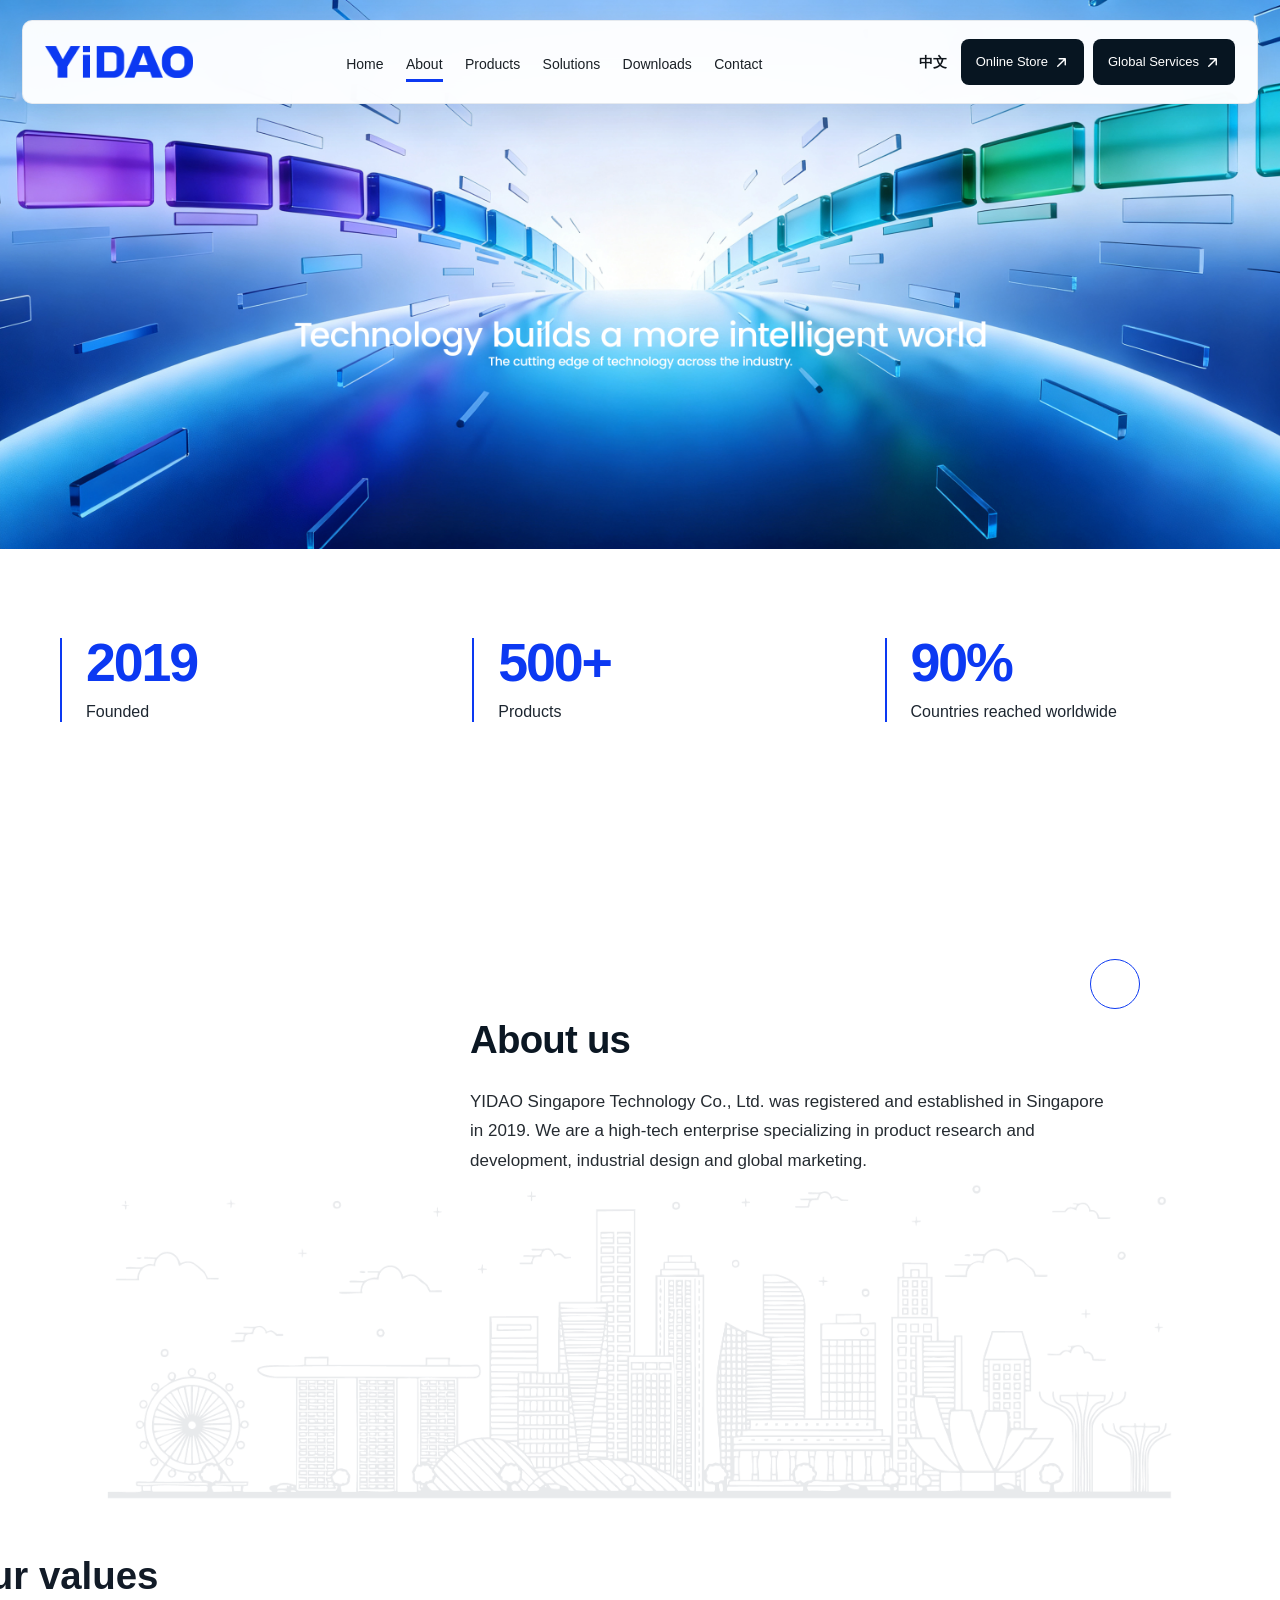
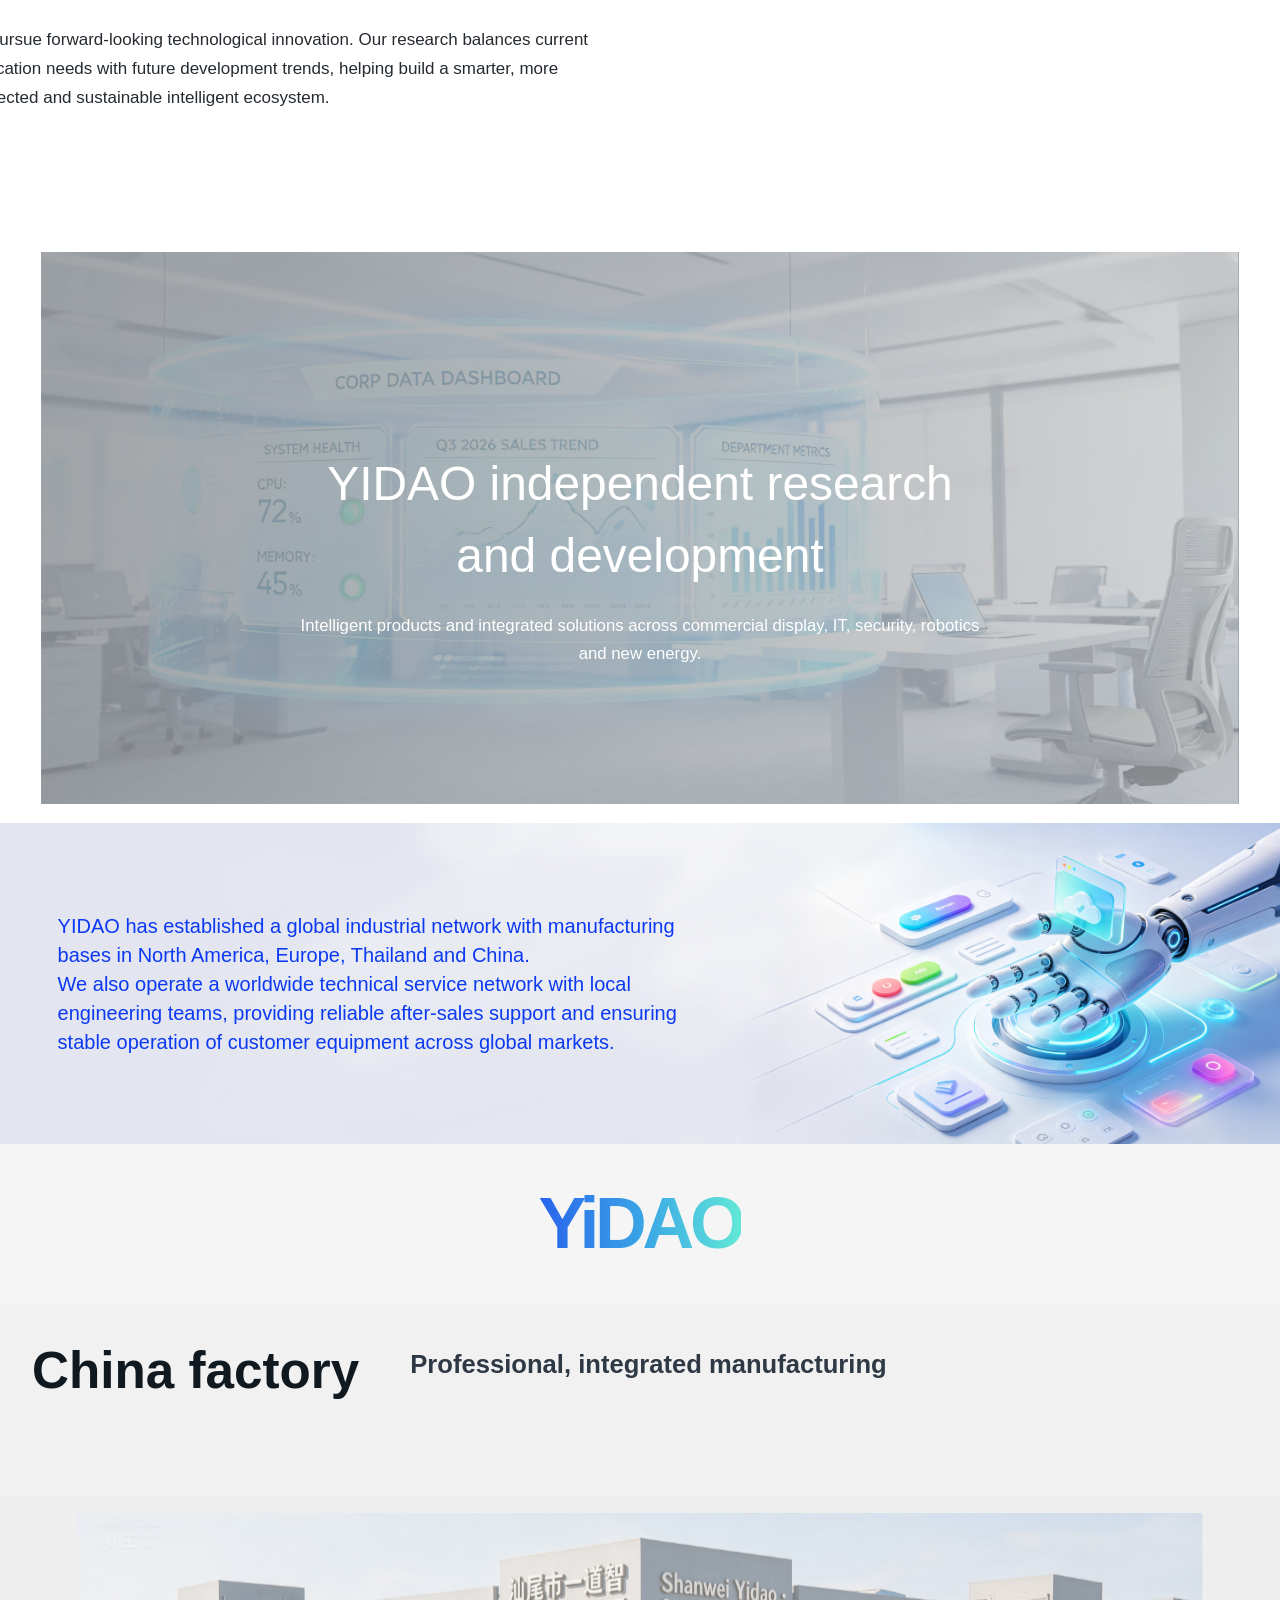
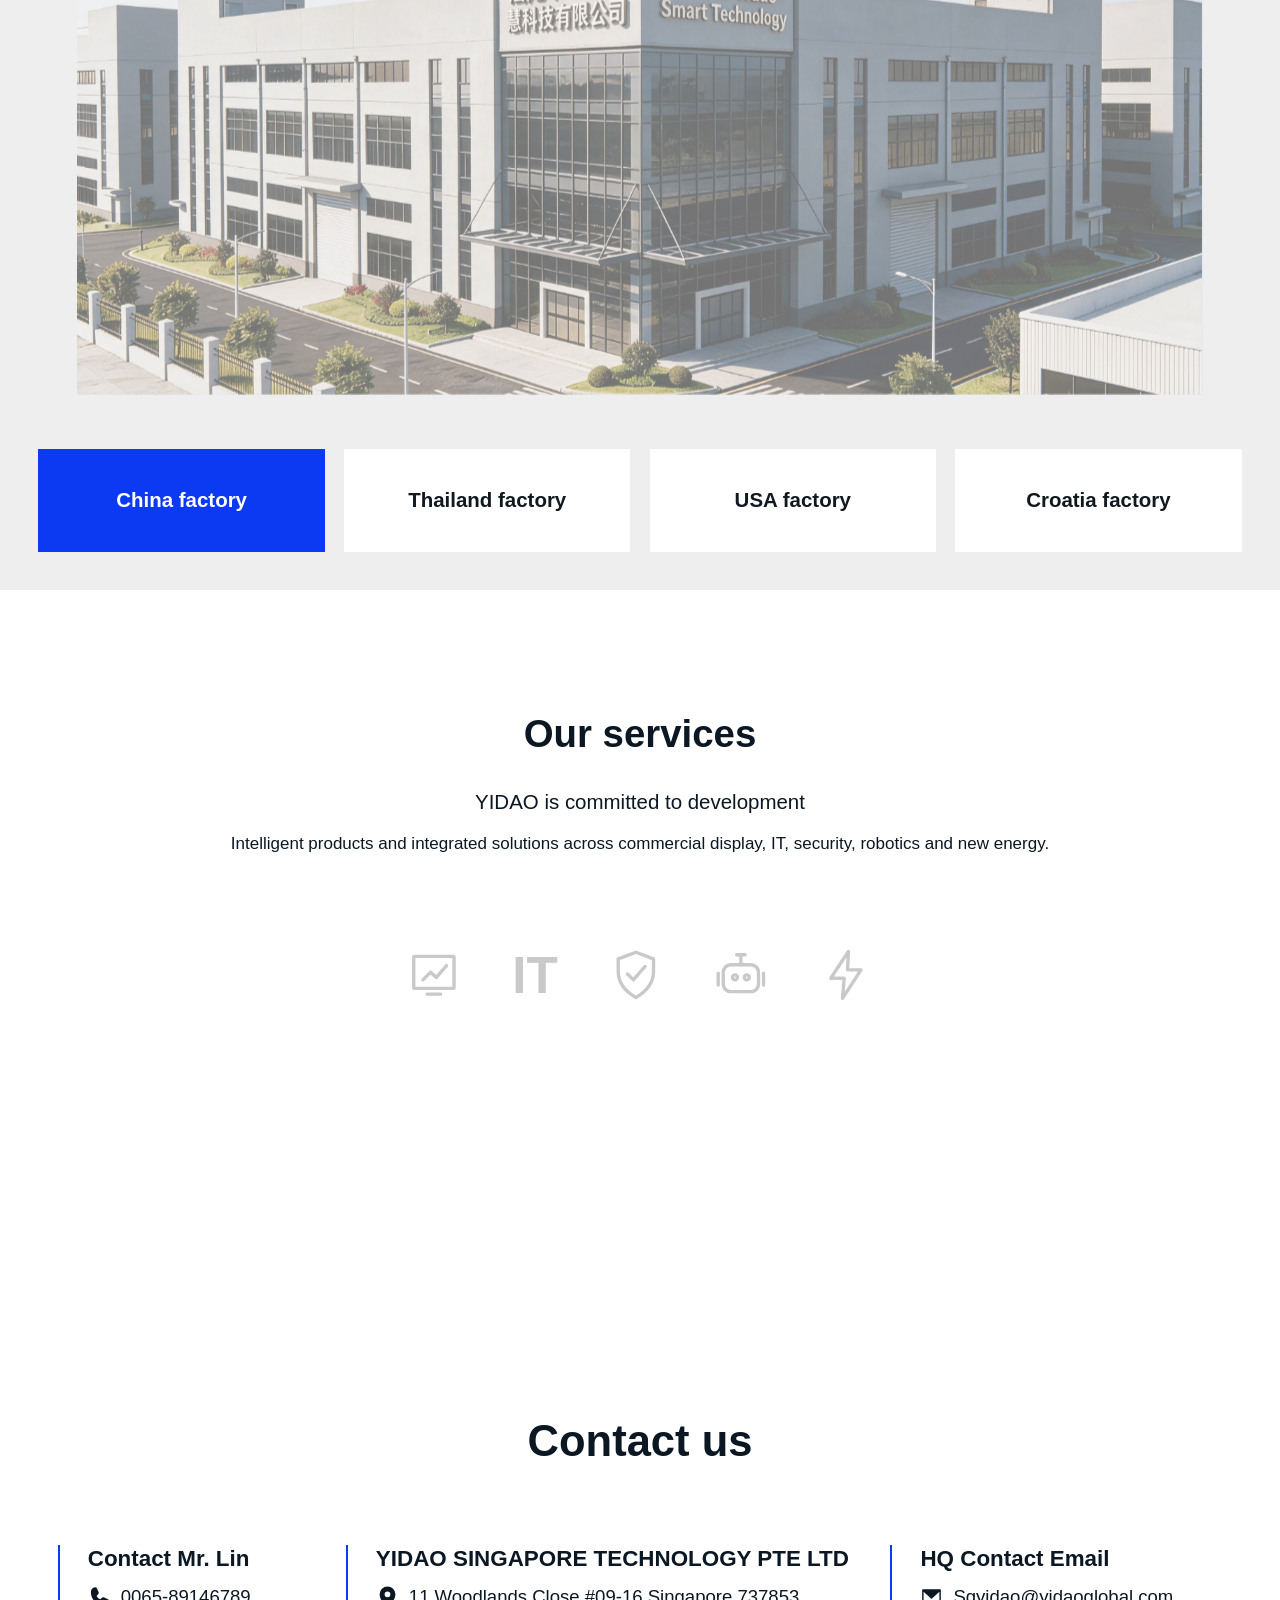
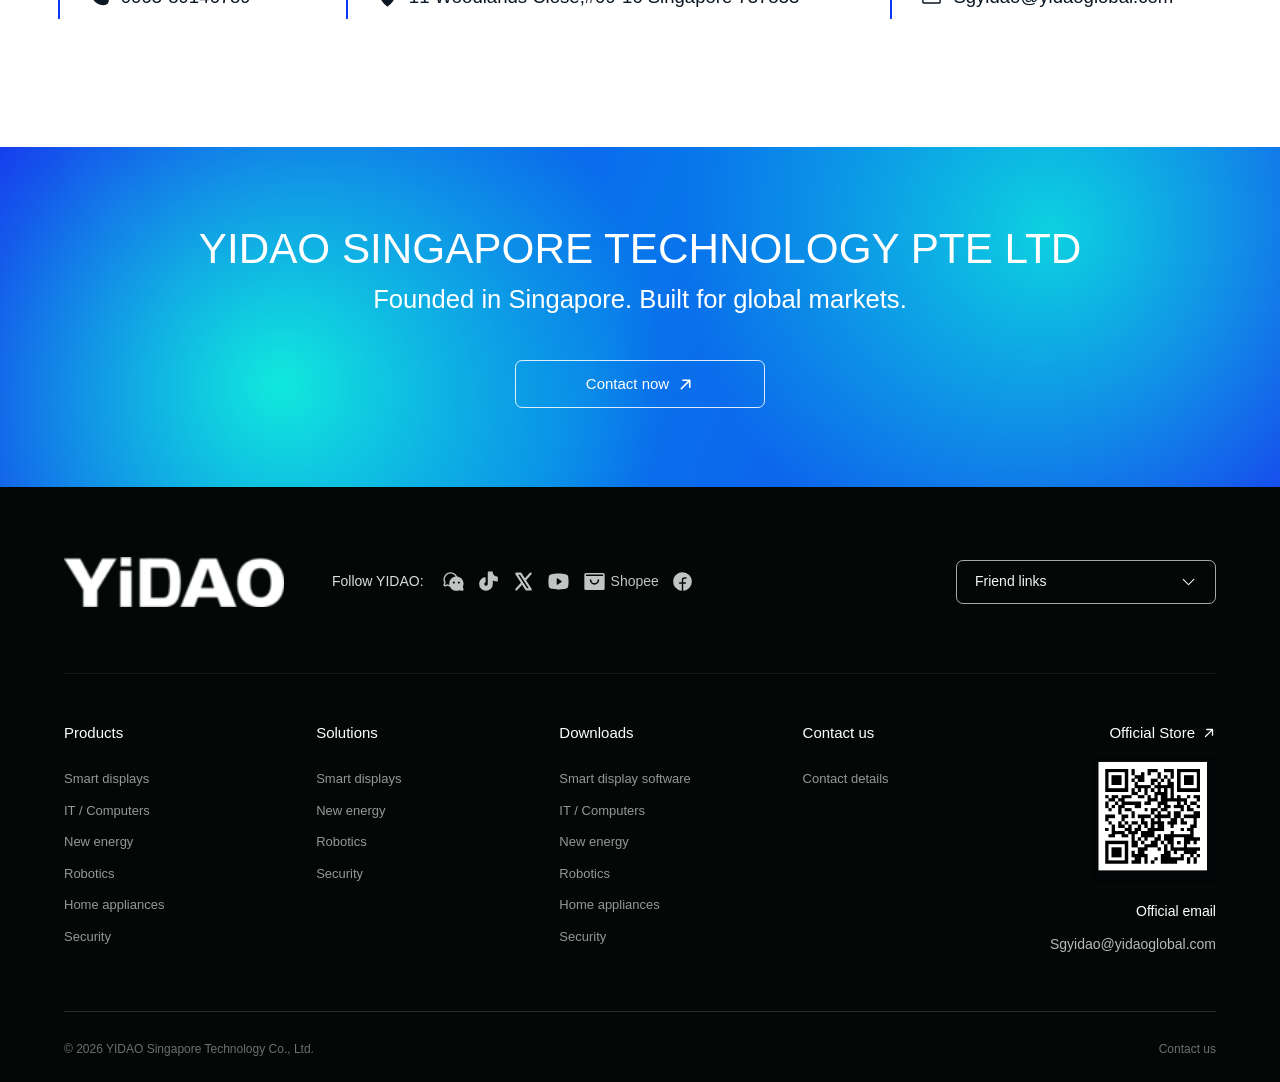
==== commit 1ad2e206: "Replace advertising product three-view images" ====
--- a/about/index.html
+++ b/about/index.html
@@ -1,2 +1,2 @@
-<!DOCTYPE html><html lang="en"><head><meta charSet="utf-8"/><meta name="viewport" content="width=device-width, initial-scale=1"/><link rel="preload" as="image" href="/images/logo-blue.png"/><link rel="preload" as="image" href="/images/about/hero-en.jpg" fetchPriority="high"/><link rel="preload" as="image" href="/images/logo.png"/><link rel="preload" as="image" href="/images/footer-store-qr.png"/><link rel="stylesheet" href="/assets/index-DArGV9n4.css" data-rsc-css-href="/assets/index-DArGV9n4.css" data-precedence="vite-rsc/importer-resources"/><link rel="modulepreload" href="/assets/layout-segment-context-Bs0hkUzk.js" crossorigin=""/><link rel="modulepreload" href="/assets/rolldown-runtime-S-ySWqyJ.js" crossorigin=""/><link rel="modulepreload" href="/assets/index-B3Tyh7q9.js" crossorigin=""/><link rel="modulepreload" href="/assets/framework-CXnKph_e.js" crossorigin=""/><link rel="modulepreload" href="/assets/SitePage-DjtpZnqc.js" crossorigin=""/><link rel="modulepreload" href="/assets/query-D8Wk3mvj.js" crossorigin=""/><title>YIDAO | Technology Built for a Smarter World</title><meta name="description" content="YIDAO develops commercial display, IT, security, robotics, drone and renewable energy solutions for global markets."/><meta property="og:title" content="YIDAO | Technology Built for a Smarter World"/><meta property="og:description" content="YIDAO develops commercial display, IT, security, robotics, drone and renewable energy solutions for global markets."/><meta property="og:type" content="website"/><meta property="og:image" content="http://localhost:3000/og.png"/><meta property="og:image:width" content="1200"/><meta property="og:image:height" content="630"/><meta property="og:image:alt" content="YIDAO | Technology Built for a Smarter World"/><meta name="twitter:card" content="summary_large_image"/><meta name="twitter:title" content="YIDAO | Technology Built for a Smarter World"/><meta name="twitter:description" content="YIDAO develops commercial display, IT, security, robotics, drone and renewable energy solutions for global markets."/><meta name="twitter:image" content="http://localhost:3000/og.png"/><link rel="shortcut icon" href="/images/favicon.png"/><link rel="icon" href="/images/favicon.png"/><link rel="apple-touch-icon" href="/images/favicon.png"/><script>self.__VINEXT_RSC_PARAMS__={}</script><script>self.__VINEXT_RSC_NAV__={"pathname":"/about","searchParams":[]}</script><link rel="modulepreload" href="/assets/index-B3Tyh7q9.js" />
-</head><body><main class="site-shell"><header class="site-header"><a href="/" class="brand" aria-label="YIDAO home"><img src="/images/logo-blue.png" alt="YIDAO"/></a><nav class="desktop-nav" aria-label="Main navigation"><a href="/">Home</a><a class="active" href="/about">About</a><div class="nav-product-item"><a class="product-trigger " href="/products">Products</a><section id="product-menu" class="product-menu" aria-label="Product categories"><div class="product-menu-grid"><div class="product-menu-group"><h2>Smart Display</h2><div><a href="/products/smart-display/advertising">Digital signage</a><a href="/products/smart-display/interactive-display">Interactive display</a><a href="/products/smart-display/meeting-display">Education &amp; meeting</a><a href="/products/smart-display/led-display">LED series</a><a href="/products/smart-display/video-wall">Video walls</a><a href="/products/smart-display/commercial-monitor">Commercial display &amp; monitoring</a><a href="/products">Multimedia devices</a></div></div><div class="product-menu-group"><h2>IT &amp; Computers</h2><div><a href="/products?category=it">All-in-one PCs</a><a href="/products?category=it">Tablet PCs</a><a href="/products?category=it">Laptops</a><a href="/products?category=it">Mini PCs</a><a href="/products?category=it">Design workstations</a></div></div><div class="product-menu-group"><h2>New Energy</h2><div><a href="/products?category=new-energy">Solar panels</a><a href="/products?category=new-energy">Inverters</a><a href="/products?category=new-energy">Energy storage</a><a href="/products?category=new-energy">Solar optimizers</a><a href="/products?category=new-energy">Charging systems</a></div></div><div class="product-menu-group"><h2>Robotics</h2><div><a href="/products?category=robotics">Service</a><a href="/products?category=robotics">Industrial</a><a href="/products?category=robotics">Logistics</a><a href="/products?category=robotics">Special-purpose</a><a href="/products?category=robotics">Humanoid robots</a></div></div><div class="product-menu-group"><h2>Security &amp; Surveillance</h2><div><a href="/products?category=security">Cameras</a><a href="/products?category=security">Routers</a><a href="/products?category=security">Recording equipment</a></div></div><div class="product-menu-group"><h2>Home Appliances</h2><div><a href="/products?category=home-appliances">Air conditioners</a><a href="/products?category=home-appliances">Refrigerators</a><a href="/products?category=home-appliances">Washing machines</a><a href="/products?category=home-appliances">Televisions</a></div></div></div></section></div><a href="/solutions">Solutions</a><a href="/downloads">Downloads</a><a href="/contact">Contact</a></nav><div class="header-actions"><button class="language-button" aria-label="Switch language">中文</button><a class="header-link" href="http://www.witdisplay.com/" target="_blank" rel="noreferrer">Online Store<!-- --> <svg xmlns="http://www.w3.org/2000/svg" width="1em" height="1em" fill="currentColor" viewBox="0 0 256 256"><path d="M204,64V168a12,12,0,0,1-24,0V93L72.49,200.49a12,12,0,0,1-17-17L163,76H88a12,12,0,0,1,0-24H192A12,12,0,0,1,204,64Z"></path></svg></a><a class="header-link services-link" href="/contact">Global Services<!-- --> <svg xmlns="http://www.w3.org/2000/svg" width="1em" height="1em" fill="currentColor" viewBox="0 0 256 256"><path d="M204,64V168a12,12,0,0,1-24,0V93L72.49,200.49a12,12,0,0,1-17-17L163,76H88a12,12,0,0,1,0-24H192A12,12,0,0,1,204,64Z"></path></svg></a><button class="menu-button" aria-expanded="false" aria-label="Toggle navigation"><svg xmlns="http://www.w3.org/2000/svg" width="1em" height="1em" fill="currentColor" viewBox="0 0 256 256"><path d="M224,128a8,8,0,0,1-8,8H40a8,8,0,0,1,0-16H216A8,8,0,0,1,224,128ZM40,72H216a8,8,0,0,0,0-16H40a8,8,0,0,0,0,16ZM216,184H40a8,8,0,0,0,0,16H216a8,8,0,0,0,0-16Z"></path></svg></button></div></header><section class="about-v2 page-main" id="about"><section class="about-v2-hero hero-visual"><img src="/images/about/hero-en.jpg" alt="Technology at the forefront of every industry" fetchPriority="high"/></section><div class="about-v2-overview"><section class="about-v2-stats reveal" aria-label="Company facts"><div><strong>2019</strong><span>Founded</span></div><div><strong>500+</strong><span>Products</span></div><div><strong>90%</strong><span>Countries reached worldwide</span></div></section><section class="about-v2-intro reveal"><div class="about-v2-intro-copy"><i class="about-v2-orbit about-v2-orbit-intro" aria-hidden="true"></i><h1>About us</h1><p>YIDAO Singapore Technology Co., Ltd. was registered and established in Singapore in 2019. We are a high-tech enterprise specializing in product research and development, industrial design and global marketing.</p></div></section><section class="about-v2-overview-values reveal"><i class="about-v2-orbit about-v2-orbit-values" aria-hidden="true"></i><h2>Our values</h2><p>We pursue forward-looking technological innovation. Our research balances current application needs with future development trends, helping build a smarter, more connected and sustainable intelligent ecosystem.</p></section></div><section class="about-v2-technology scale-media"><img src="/images/about/rd-office.jpg" alt="YIDAO research and data development environment" loading="lazy"/><div><h2>YIDAO independent research and development</h2><p>Intelligent products and integrated solutions across commercial display, IT, security, robotics and new energy.</p></div></section><section class="about-v2-values reveal"><img src="/images/about/global-layout.jpg" alt="YIDAO global industrial and service network" loading="lazy"/><div class="about-global-layout-copy"><p>YIDAO has established a global industrial network with manufacturing bases in North America, Europe, Thailand and China.</p><p>We also operate a worldwide technical service network with local engineering teams, providing reliable after-sales support and ensuring stable operation of customer equipment across global markets.</p></div></section><div class="about-yidao-divider" aria-label="YIDAO"><strong>YiDAO</strong></div><section class="about-v2-factories"><div class="about-factory-heading"><h2>China factory</h2><p>Professional, integrated manufacturing</p></div><div class="about-factory-stage scale-media"><img src="/images/about/factory-china.png" alt="China factory" loading="lazy"/></div><div class="about-factory-tabs" role="tablist"><button class="active" type="button" role="tab" aria-selected="true">China factory</button><button type="button" role="tab" aria-selected="false">Thailand factory</button><button type="button" role="tab" aria-selected="false">USA factory</button><button type="button" role="tab" aria-selected="false">Croatia factory</button></div></section><section class="about-v2-services reveal"><h2>Our services</h2><h3>YIDAO is committed to development</h3><p>Intelligent products and integrated solutions across commercial display, IT, security, robotics and new energy.</p><div class="about-service-icons" aria-hidden="true"><span><svg viewBox="0 0 64 64"><rect x="8" y="10" width="48" height="38" rx="1"></rect><path d="M19 38l9-9 7 6 12-14M24 55h16"></path></svg></span><span class="about-service-it">IT</span><span><svg viewBox="0 0 64 64"><path d="M32 5l21 8v15c0 15-9 24-21 31C20 52 11 43 11 28V13z"></path><path d="M22 31l7 7 14-16"></path></svg></span><span><svg viewBox="0 0 64 64"><rect x="11" y="20" width="42" height="32" rx="9"></rect><circle cx="25" cy="35" r="3"></circle><circle cx="39" cy="35" r="3"></circle><path d="M32 20V11M27 8h10M5 30v14M59 30v14"></path></svg></span><span><svg viewBox="0 0 64 64"><path d="M35 4L14 36h16l-2 24 22-34H34z"></path></svg></span></div></section><section class="about-v2-contact reveal"><h2>Contact us</h2><div><p><b>Contact Mr. Lin</b><a href="tel:+6589146789"><svg xmlns="http://www.w3.org/2000/svg" width="1em" height="1em" fill="currentColor" viewBox="0 0 256 256"><path d="M231.88,175.08A56.26,56.26,0,0,1,176,224C96.6,224,32,159.4,32,80A56.26,56.26,0,0,1,80.92,24.12a16,16,0,0,1,16.62,9.52l21.12,47.15,0,.12A16,16,0,0,1,117.39,96c-.18.27-.37.52-.57.77L96,121.45c7.49,15.22,23.41,31,38.83,38.51l24.34-20.71a8.12,8.12,0,0,1,.75-.56,16,16,0,0,1,15.17-1.4l.13.06,47.11,21.11A16,16,0,0,1,231.88,175.08Z"></path></svg>0065-89146789</a></p><p><b>YIDAO SINGAPORE TECHNOLOGY PTE LTD</b><span><svg xmlns="http://www.w3.org/2000/svg" width="1em" height="1em" fill="currentColor" viewBox="0 0 256 256"><path d="M128,16a88.1,88.1,0,0,0-88,88c0,75.3,80,132.17,83.41,134.55a8,8,0,0,0,9.18,0C136,236.17,216,179.3,216,104A88.1,88.1,0,0,0,128,16Zm0,56a32,32,0,1,1-32,32A32,32,0,0,1,128,72Z"></path></svg>11 Woodlands Close,#09-16 Singapore 737853</span></p><p><b>HQ Contact Email</b><a href="mailto:Sgyidao@yidaoglobal.com"><svg xmlns="http://www.w3.org/2000/svg" width="1em" height="1em" fill="currentColor" viewBox="0 0 256 256"><path d="M224,48H32a8,8,0,0,0-8,8V192a16,16,0,0,0,16,16H216a16,16,0,0,0,16-16V56A8,8,0,0,0,224,48Zm-8,144H40V74.19l82.59,75.71a8,8,0,0,0,10.82,0L216,74.19V192Z"></path></svg>Sgyidao@yidaoglobal.com</a></p></div></section><div class="contact-consult-banner about-v2-cta"><div class="reveal"><h2>YIDAO SINGAPORE TECHNOLOGY PTE LTD</h2><p>Founded in Singapore. Built for global markets.</p><a href="/contact">Contact now<svg xmlns="http://www.w3.org/2000/svg" width="1em" height="1em" fill="currentColor" viewBox="0 0 256 256"><path d="M204,64V168a12,12,0,0,1-24,0V93L72.49,200.49a12,12,0,0,1-17-17L163,76H88a12,12,0,0,1,0-24H192A12,12,0,0,1,204,64Z"></path></svg></a></div></div></section><footer class="site-footer" id="site-footer"><div class="footer-top"><a href="/" class="footer-brand" aria-label="YIDAO home"><img src="/images/logo.png" alt="YIDAO"/></a><div class="footer-follow"><span>Follow YIDAO:</span><div class="footer-socials" aria-label="YIDAO social platforms"><span title="WeChat"><svg xmlns="http://www.w3.org/2000/svg" width="1em" height="1em" fill="currentColor" viewBox="0 0 256 256"><path d="M232.07,186.76A80,80,0,0,0,169.58,72.59,80,80,0,1,0,23.93,138.76l-7.27,24.71a16,16,0,0,0,19.87,19.87l24.71-7.27a79,79,0,0,0,25.19,7.35,80,80,0,0,0,108.33,40.65l24.71,7.27a16,16,0,0,0,19.87-19.87ZM132,152a12,12,0,1,1,12-12A12,12,0,0,1,132,152Zm-52,0a80.32,80.32,0,0,0,1.3,14.3,63.45,63.45,0,0,1-15.49-5.85,8,8,0,0,0-6-.63L32,168l8.17-27.76a8,8,0,0,0-.63-6A64,64,0,0,1,151.68,72.43,80.12,80.12,0,0,0,80,152Zm108,0a12,12,0,1,1,12-12A12,12,0,0,1,188,152Z"></path></svg></span><span title="TikTok"><svg xmlns="http://www.w3.org/2000/svg" width="1em" height="1em" fill="currentColor" viewBox="0 0 256 256"><path d="M232,80v40a8,8,0,0,1-8,8,103.25,103.25,0,0,1-48-11.71V156a76,76,0,0,1-152,0c0-36.9,26.91-69.52,62.6-75.88A8,8,0,0,1,96,88v42.69a8,8,0,0,1-4.57,7.23A20,20,0,1,0,120,156V24a8,8,0,0,1,8-8h40a8,8,0,0,1,8,8,48.05,48.05,0,0,0,48,48A8,8,0,0,1,232,80Z"></path></svg></span><span title="X"><svg xmlns="http://www.w3.org/2000/svg" width="1em" height="1em" fill="currentColor" viewBox="0 0 256 256"><path d="M218.12,209.56l-61-95.8,59.72-65.69a12,12,0,0,0-17.76-16.14L143.81,92.77,106.12,33.56A12,12,0,0,0,96,28H48A12,12,0,0,0,37.88,46.44l61,95.8L39.12,207.93a12,12,0,1,0,17.76,16.14l55.31-60.84,37.69,59.21A12,12,0,0,0,160,228h48a12,12,0,0,0,10.12-18.44ZM166.59,204,69.86,52H89.41l96.73,152Z"></path></svg></span><span title="YouTube"><svg xmlns="http://www.w3.org/2000/svg" width="1em" height="1em" fill="currentColor" viewBox="0 0 256 256"><path d="M234.33,69.52a24,24,0,0,0-14.49-16.4C185.56,39.88,131,40,128,40s-57.56-.12-91.84,13.12a24,24,0,0,0-14.49,16.4C19.08,79.5,16,97.74,16,128s3.08,48.5,5.67,58.48a24,24,0,0,0,14.49,16.41C69,215.56,120.4,216,127.34,216h1.32c6.94,0,58.37-.44,91.18-13.11a24,24,0,0,0,14.49-16.41c2.59-10,5.67-28.22,5.67-58.48S236.92,79.5,234.33,69.52Zm-73.74,65-40,28A8,8,0,0,1,108,156V100a8,8,0,0,1,12.59-6.55l40,28a8,8,0,0,1,0,13.1Z"></path></svg></span><span class="shopee-mark" title="Shopee"><svg xmlns="http://www.w3.org/2000/svg" width="1em" height="1em" fill="currentColor" viewBox="0 0 256 256"><path d="M216,40H40A16,16,0,0,0,24,56V200a16,16,0,0,0,16,16H216a16,16,0,0,0,16-16V56A16,16,0,0,0,216,40ZM128,160a48.05,48.05,0,0,1-48-48,8,8,0,0,1,16,0,32,32,0,0,0,64,0,8,8,0,0,1,16,0A48.05,48.05,0,0,1,128,160ZM40,72V56H216V72Z"></path></svg><em>Shopee</em></span><span title="Facebook"><svg xmlns="http://www.w3.org/2000/svg" width="1em" height="1em" fill="currentColor" viewBox="0 0 256 256"><path d="M232,128a104.16,104.16,0,0,1-91.55,103.26,4,4,0,0,1-4.45-4V152h24a8,8,0,0,0,8-8.53,8.17,8.17,0,0,0-8.25-7.47H136V112a16,16,0,0,1,16-16h16a8,8,0,0,0,8-8.53A8.17,8.17,0,0,0,167.73,80H152a32,32,0,0,0-32,32v24H96a8,8,0,0,0-8,8.53A8.17,8.17,0,0,0,96.27,152H120v75.28a4,4,0,0,1-4.44,4A104.15,104.15,0,0,1,24.07,124.09c2-54,45.74-97.9,99.78-100A104.12,104.12,0,0,1,232,128Z"></path></svg></span></div></div><details class="footer-friend-links"><summary>Friend links<svg xmlns="http://www.w3.org/2000/svg" width="1em" height="1em" fill="currentColor" viewBox="0 0 256 256"><path d="M213.66,101.66l-80,80a8,8,0,0,1-11.32,0l-80-80A8,8,0,0,1,53.66,90.34L128,164.69l74.34-74.35a8,8,0,0,1,11.32,11.32Z"></path></svg></summary><div><a href="http://www.witdisplay.com/" target="_blank" rel="noreferrer">Official Store</a><a href="/contact">Global Services</a></div></details></div><div class="footer-links"><div><strong>Products</strong><a href="/products">Smart displays</a><a href="/products">IT / <!-- -->Computers</a><a href="/products">New energy</a><a href="/products">Robotics</a><a href="/products">Home appliances</a><a href="/products">Security</a></div><div><strong>Solutions</strong><a href="/solutions">Smart displays</a><a href="/solutions">New energy</a><a href="/solutions">Robotics</a><a href="/solutions">Security</a></div><div><strong>Downloads</strong><a href="/downloads">Smart display software</a><a href="/downloads">IT / <!-- -->Computers</a><a href="/downloads">New energy</a><a href="/downloads">Robotics</a><a href="/downloads">Home appliances</a><a href="/downloads">Security</a></div><div><strong>Contact us</strong><a href="/contact">Contact details</a></div><div class="footer-shop"><a href="http://www.witdisplay.com/" target="_blank" rel="noreferrer">Official Store<!-- --> <svg xmlns="http://www.w3.org/2000/svg" width="1em" height="1em" fill="currentColor" viewBox="0 0 256 256"><path d="M204,64V168a12,12,0,0,1-24,0V93L72.49,200.49a12,12,0,0,1-17-17L163,76H88a12,12,0,0,1,0-24H192A12,12,0,0,1,204,64Z"></path></svg></a><img src="/images/footer-store-qr.png" alt="Official store QR code"/><span>Official email</span><a href="mailto:Sgyidao@yidaoglobal.com">Sgyidao@yidaoglobal.com</a></div></div><div class="footer-bottom"><span>© <!-- -->2026<!-- --> YIDAO Singapore Technology Co., Ltd.</span><a href="/contact">Contact us</a></div></footer></main><script id="_R_">import("/assets/index-B3Tyh7q9.js")</script></body></html><script>self.__VINEXT_RSC_CHUNKS__=self.__VINEXT_RSC_CHUNKS__||[];self.__VINEXT_RSC_CHUNKS__.push("2:I[\"8c0f216c4604\",[],\"Children\",1]\n3:I[\"15c18cfaeeff\",[],\"LayoutSegmentProvider\",1]\n4:I[\"8c0f216c4604\",[],\"Slot\",1]\n5:I[\"593f344dc510\",[],\"RedirectBoundary\",1]\n:HL[\"/assets/index-DArGV9n4.css\",\"style\"]\n")</script><script>self.__VINEXT_RSC_CHUNKS__=self.__VINEXT_RSC_CHUNKS__||[];self.__VINEXT_RSC_CHUNKS__.push("0:{\"__route\":\"route:/about\",\"__interceptionContext\":null,\"__layoutIds\":[\"layout:/\"],\"__rootLayout\":\"/\",\"page:/about\":\"$L1\",\"layout:/\":[[[[\"$\",\"link\",\"css:/assets/index-DArGV9n4.css\",{\"rel\":\"stylesheet\",\"precedence\":\"vite-rsc/importer-resources\",\"href\":\"/assets/index-DArGV9n4.css\",\"data-rsc-css-href\":\"/assets/index-DArGV9n4.css\"}],\"$undefined\"],[\"$\",\"html\",null,{\"lang\":\"en\",\"children\":[\"$\",\"body\",null,{\"children\":[\"$\",\"$L2\",null,{}]}]}]],null],\"route:/about\":[[[\"$\",\"meta\",null,{\"charSet\":\"utf-8\"}],[[\"$\",\"title\",\"0\",{\"children\":\"YIDAO | Technology Built for a Smarter World\"}],[\"$\",\"meta\",\"1\",{\"name\":\"description\",\"content\":\"YIDAO develops commercial display, IT, security, robotics, drone and renewable energy solutions for global markets.\"}],[\"$\",\"meta\",\"2\",{\"property\":\"og:title\",\"content\":\"YIDAO | Technology Built for a Smarter World\"}],[\"$\",\"meta\",\"3\",{\"property\":\"og:description\",\"content\":\"YIDAO develops commercial display, IT, security, robotics, drone and renewable energy solutions for global markets.\"}],[\"$\",\"meta\",\"4\",{\"property\":\"og:type\",\"content\":\"website\"}],[\"$\",\"meta\",\"5\",{\"property\":\"og:image\",\"content\":\"http://localhost:3000/og.png\"}],[\"$\",\"meta\",\"6\",{\"property\":\"og:image:width\",\"content\":\"1200\"}],[\"$\",\"meta\",\"7\",{\"property\":\"og:image:height\",\"content\":\"630\"}],[\"$\",\"meta\",\"8\",{\"property\":\"og:image:alt\",\"content\":\"YIDAO | Technology Built for a Smarter World\"}],[\"$\",\"meta\",\"9\",{\"name\":\"twitter:card\",\"content\":\"summary_large_image\"}],[\"$\",\"meta\",\"10\",{\"name\":\"twitter:title\",\"content\":\"YIDAO | Technology Built for a Smarter World\"}],[\"$\",\"meta\",\"11\",{\"name\":\"twitter:description\",\"content\":\"YIDAO develops commercial display, IT, security, robotics, drone and renewable energy solutions for global markets.\"}],[\"$\",\"meta\",\"12\",{\"name\":\"twitter:image\",\"content\":\"http://localhost:3000/og.png\"}],[\"$\",\"link\",\"13\",{\"rel\":\"shortcut icon\",\"href\":\"/images/favicon.png\"}],[\"$\",\"link\",\"14\",{\"rel\":\"icon\",\"href\":\"/images/favicon.png\"}],[\"$\",\"link\",\"15\",{\"rel\":\"apple-touch-icon\",\"href\":\"/images/favicon.png\"}]],[[\"$\",\"meta\",\"0\",{\"name\":\"viewport\",\"content\":\"width=device-width, initial-scale=1\"}]]],[\"$\",\"$L3\",null,{\"segmentMap\":{\"children\":[\"about\"]},\"children\":[\"$\",\"$L4\",null,{\"id\":\"layout:/\",\"parallelSlots\":\"$undefined\",\"children\":[\"$\",\"$L5\",null,{\"children\":[\"$\",\"$L3\",null,{\"segmentMap\":{\"children\":[]},\"children\":[\"$\",\"$L4\",null,{\"id\":\"page:/about\"}]}]}]}]}]],\"__layoutFlags\":{\"layout:/\":\"s\"},\"__artifactCompatibility\":{\"schemaVersion\":1,\"graphVersion\":\"app-route-graph:pxgtdg7iy2mv\",\"deploymentVersion\":\"6c1366b0-857f-4c8c-ab6c-48e3a80e4997\",\"appElementsSchemaVersion\":1,\"rscPayloadSchemaVersion\":1,\"rootBoundaryId\":\"/\",\"renderEpoch\":null}}\n")</script><script>self.__VINEXT_RSC_CHUNKS__=self.__VINEXT_RSC_CHUNKS__||[];self.__VINEXT_RSC_CHUNKS__.push("6:I[\"a4d926745d1f\",[],\"default\",1]\n1:[\"$\",\"$L6\",null,{\"page\":\"about\"}]\n")</script><script>self.__VINEXT_RSC_DONE__=true</script>+<!DOCTYPE html><html lang="en"><head><meta charSet="utf-8"/><meta name="viewport" content="width=device-width, initial-scale=1"/><link rel="preload" as="image" href="/images/logo-blue.png"/><link rel="preload" as="image" href="/images/about/hero-en.jpg" fetchPriority="high"/><link rel="preload" as="image" href="/images/logo.png"/><link rel="preload" as="image" href="/images/footer-store-qr.png"/><link rel="stylesheet" href="/assets/index-DArGV9n4.css" data-rsc-css-href="/assets/index-DArGV9n4.css" data-precedence="vite-rsc/importer-resources"/><link rel="modulepreload" href="/assets/layout-segment-context-BzJ8cniQ.js" crossorigin=""/><link rel="modulepreload" href="/assets/rolldown-runtime-S-ySWqyJ.js" crossorigin=""/><link rel="modulepreload" href="/assets/index-D1rUtnWG.js" crossorigin=""/><link rel="modulepreload" href="/assets/framework-CXnKph_e.js" crossorigin=""/><link rel="modulepreload" href="/assets/SitePage-CS7vUB39.js" crossorigin=""/><link rel="modulepreload" href="/assets/query-D8Wk3mvj.js" crossorigin=""/><title>YIDAO | Technology Built for a Smarter World</title><meta name="description" content="YIDAO develops commercial display, IT, security, robotics, drone and renewable energy solutions for global markets."/><meta property="og:title" content="YIDAO | Technology Built for a Smarter World"/><meta property="og:description" content="YIDAO develops commercial display, IT, security, robotics, drone and renewable energy solutions for global markets."/><meta property="og:type" content="website"/><meta property="og:image" content="http://localhost:3000/og.png"/><meta property="og:image:width" content="1200"/><meta property="og:image:height" content="630"/><meta property="og:image:alt" content="YIDAO | Technology Built for a Smarter World"/><meta name="twitter:card" content="summary_large_image"/><meta name="twitter:title" content="YIDAO | Technology Built for a Smarter World"/><meta name="twitter:description" content="YIDAO develops commercial display, IT, security, robotics, drone and renewable energy solutions for global markets."/><meta name="twitter:image" content="http://localhost:3000/og.png"/><link rel="shortcut icon" href="/images/favicon.png"/><link rel="icon" href="/images/favicon.png"/><link rel="apple-touch-icon" href="/images/favicon.png"/><script>self.__VINEXT_RSC_PARAMS__={}</script><script>self.__VINEXT_RSC_NAV__={"pathname":"/about","searchParams":[]}</script><link rel="modulepreload" href="/assets/index-D1rUtnWG.js" />
+</head><body><main class="site-shell"><header class="site-header"><a href="/" class="brand" aria-label="YIDAO home"><img src="/images/logo-blue.png" alt="YIDAO"/></a><nav class="desktop-nav" aria-label="Main navigation"><a href="/">Home</a><a class="active" href="/about">About</a><div class="nav-product-item"><a class="product-trigger " href="/products">Products</a><section id="product-menu" class="product-menu" aria-label="Product categories"><div class="product-menu-grid"><div class="product-menu-group"><h2>Smart Display</h2><div><a href="/products/smart-display/advertising">Digital signage</a><a href="/products/smart-display/interactive-display">Interactive display</a><a href="/products/smart-display/meeting-display">Education &amp; meeting</a><a href="/products/smart-display/led-display">LED series</a><a href="/products/smart-display/video-wall">Video walls</a><a href="/products/smart-display/commercial-monitor">Commercial display &amp; monitoring</a><a href="/products">Multimedia devices</a></div></div><div class="product-menu-group"><h2>IT &amp; Computers</h2><div><a href="/products?category=it">All-in-one PCs</a><a href="/products?category=it">Tablet PCs</a><a href="/products?category=it">Laptops</a><a href="/products?category=it">Mini PCs</a><a href="/products?category=it">Design workstations</a></div></div><div class="product-menu-group"><h2>New Energy</h2><div><a href="/products?category=new-energy">Solar panels</a><a href="/products?category=new-energy">Inverters</a><a href="/products?category=new-energy">Energy storage</a><a href="/products?category=new-energy">Solar optimizers</a><a href="/products?category=new-energy">Charging systems</a></div></div><div class="product-menu-group"><h2>Robotics</h2><div><a href="/products?category=robotics">Service</a><a href="/products?category=robotics">Industrial</a><a href="/products?category=robotics">Logistics</a><a href="/products?category=robotics">Special-purpose</a><a href="/products?category=robotics">Humanoid robots</a></div></div><div class="product-menu-group"><h2>Security &amp; Surveillance</h2><div><a href="/products?category=security">Cameras</a><a href="/products?category=security">Routers</a><a href="/products?category=security">Recording equipment</a></div></div><div class="product-menu-group"><h2>Home Appliances</h2><div><a href="/products?category=home-appliances">Air conditioners</a><a href="/products?category=home-appliances">Refrigerators</a><a href="/products?category=home-appliances">Washing machines</a><a href="/products?category=home-appliances">Televisions</a></div></div></div></section></div><a href="/solutions">Solutions</a><a href="/downloads">Downloads</a><a href="/contact">Contact</a></nav><div class="header-actions"><button class="language-button" aria-label="Switch language">中文</button><a class="header-link" href="http://www.witdisplay.com/" target="_blank" rel="noreferrer">Online Store<!-- --> <svg xmlns="http://www.w3.org/2000/svg" width="1em" height="1em" fill="currentColor" viewBox="0 0 256 256"><path d="M204,64V168a12,12,0,0,1-24,0V93L72.49,200.49a12,12,0,0,1-17-17L163,76H88a12,12,0,0,1,0-24H192A12,12,0,0,1,204,64Z"></path></svg></a><a class="header-link services-link" href="/contact">Global Services<!-- --> <svg xmlns="http://www.w3.org/2000/svg" width="1em" height="1em" fill="currentColor" viewBox="0 0 256 256"><path d="M204,64V168a12,12,0,0,1-24,0V93L72.49,200.49a12,12,0,0,1-17-17L163,76H88a12,12,0,0,1,0-24H192A12,12,0,0,1,204,64Z"></path></svg></a><button class="menu-button" aria-expanded="false" aria-label="Toggle navigation"><svg xmlns="http://www.w3.org/2000/svg" width="1em" height="1em" fill="currentColor" viewBox="0 0 256 256"><path d="M224,128a8,8,0,0,1-8,8H40a8,8,0,0,1,0-16H216A8,8,0,0,1,224,128ZM40,72H216a8,8,0,0,0,0-16H40a8,8,0,0,0,0,16ZM216,184H40a8,8,0,0,0,0,16H216a8,8,0,0,0,0-16Z"></path></svg></button></div></header><section class="about-v2 page-main" id="about"><section class="about-v2-hero hero-visual"><img src="/images/about/hero-en.jpg" alt="Technology at the forefront of every industry" fetchPriority="high"/></section><div class="about-v2-overview"><section class="about-v2-stats reveal" aria-label="Company facts"><div><strong>2019</strong><span>Founded</span></div><div><strong>500+</strong><span>Products</span></div><div><strong>90%</strong><span>Countries reached worldwide</span></div></section><section class="about-v2-intro reveal"><div class="about-v2-intro-copy"><i class="about-v2-orbit about-v2-orbit-intro" aria-hidden="true"></i><h1>About us</h1><p>YIDAO Singapore Technology Co., Ltd. was registered and established in Singapore in 2019. We are a high-tech enterprise specializing in product research and development, industrial design and global marketing.</p></div></section><section class="about-v2-overview-values reveal"><i class="about-v2-orbit about-v2-orbit-values" aria-hidden="true"></i><h2>Our values</h2><p>We pursue forward-looking technological innovation. Our research balances current application needs with future development trends, helping build a smarter, more connected and sustainable intelligent ecosystem.</p></section></div><section class="about-v2-technology scale-media"><img src="/images/about/rd-office.jpg" alt="YIDAO research and data development environment" loading="lazy"/><div><h2>YIDAO independent research and development</h2><p>Intelligent products and integrated solutions across commercial display, IT, security, robotics and new energy.</p></div></section><section class="about-v2-values reveal"><img src="/images/about/global-layout.jpg" alt="YIDAO global industrial and service network" loading="lazy"/><div class="about-global-layout-copy"><p>YIDAO has established a global industrial network with manufacturing bases in North America, Europe, Thailand and China.</p><p>We also operate a worldwide technical service network with local engineering teams, providing reliable after-sales support and ensuring stable operation of customer equipment across global markets.</p></div></section><div class="about-yidao-divider" aria-label="YIDAO"><strong>YiDAO</strong></div><section class="about-v2-factories"><div class="about-factory-heading"><h2>China factory</h2><p>Professional, integrated manufacturing</p></div><div class="about-factory-stage scale-media"><img src="/images/about/factory-china.png" alt="China factory" loading="lazy"/></div><div class="about-factory-tabs" role="tablist"><button class="active" type="button" role="tab" aria-selected="true">China factory</button><button type="button" role="tab" aria-selected="false">Thailand factory</button><button type="button" role="tab" aria-selected="false">USA factory</button><button type="button" role="tab" aria-selected="false">Croatia factory</button></div></section><section class="about-v2-services reveal"><h2>Our services</h2><h3>YIDAO is committed to development</h3><p>Intelligent products and integrated solutions across commercial display, IT, security, robotics and new energy.</p><div class="about-service-icons" aria-hidden="true"><span><svg viewBox="0 0 64 64"><rect x="8" y="10" width="48" height="38" rx="1"></rect><path d="M19 38l9-9 7 6 12-14M24 55h16"></path></svg></span><span class="about-service-it">IT</span><span><svg viewBox="0 0 64 64"><path d="M32 5l21 8v15c0 15-9 24-21 31C20 52 11 43 11 28V13z"></path><path d="M22 31l7 7 14-16"></path></svg></span><span><svg viewBox="0 0 64 64"><rect x="11" y="20" width="42" height="32" rx="9"></rect><circle cx="25" cy="35" r="3"></circle><circle cx="39" cy="35" r="3"></circle><path d="M32 20V11M27 8h10M5 30v14M59 30v14"></path></svg></span><span><svg viewBox="0 0 64 64"><path d="M35 4L14 36h16l-2 24 22-34H34z"></path></svg></span></div></section><section class="about-v2-contact reveal"><h2>Contact us</h2><div><p><b>Contact Mr. Lin</b><a href="tel:+6589146789"><svg xmlns="http://www.w3.org/2000/svg" width="1em" height="1em" fill="currentColor" viewBox="0 0 256 256"><path d="M231.88,175.08A56.26,56.26,0,0,1,176,224C96.6,224,32,159.4,32,80A56.26,56.26,0,0,1,80.92,24.12a16,16,0,0,1,16.62,9.52l21.12,47.15,0,.12A16,16,0,0,1,117.39,96c-.18.27-.37.52-.57.77L96,121.45c7.49,15.22,23.41,31,38.83,38.51l24.34-20.71a8.12,8.12,0,0,1,.75-.56,16,16,0,0,1,15.17-1.4l.13.06,47.11,21.11A16,16,0,0,1,231.88,175.08Z"></path></svg>0065-89146789</a></p><p><b>YIDAO SINGAPORE TECHNOLOGY PTE LTD</b><span><svg xmlns="http://www.w3.org/2000/svg" width="1em" height="1em" fill="currentColor" viewBox="0 0 256 256"><path d="M128,16a88.1,88.1,0,0,0-88,88c0,75.3,80,132.17,83.41,134.55a8,8,0,0,0,9.18,0C136,236.17,216,179.3,216,104A88.1,88.1,0,0,0,128,16Zm0,56a32,32,0,1,1-32,32A32,32,0,0,1,128,72Z"></path></svg>11 Woodlands Close,#09-16 Singapore 737853</span></p><p><b>HQ Contact Email</b><a href="mailto:Sgyidao@yidaoglobal.com"><svg xmlns="http://www.w3.org/2000/svg" width="1em" height="1em" fill="currentColor" viewBox="0 0 256 256"><path d="M224,48H32a8,8,0,0,0-8,8V192a16,16,0,0,0,16,16H216a16,16,0,0,0,16-16V56A8,8,0,0,0,224,48Zm-8,144H40V74.19l82.59,75.71a8,8,0,0,0,10.82,0L216,74.19V192Z"></path></svg>Sgyidao@yidaoglobal.com</a></p></div></section><div class="contact-consult-banner about-v2-cta"><div class="reveal"><h2>YIDAO SINGAPORE TECHNOLOGY PTE LTD</h2><p>Founded in Singapore. Built for global markets.</p><a href="/contact">Contact now<svg xmlns="http://www.w3.org/2000/svg" width="1em" height="1em" fill="currentColor" viewBox="0 0 256 256"><path d="M204,64V168a12,12,0,0,1-24,0V93L72.49,200.49a12,12,0,0,1-17-17L163,76H88a12,12,0,0,1,0-24H192A12,12,0,0,1,204,64Z"></path></svg></a></div></div></section><footer class="site-footer" id="site-footer"><div class="footer-top"><a href="/" class="footer-brand" aria-label="YIDAO home"><img src="/images/logo.png" alt="YIDAO"/></a><div class="footer-follow"><span>Follow YIDAO:</span><div class="footer-socials" aria-label="YIDAO social platforms"><span title="WeChat"><svg xmlns="http://www.w3.org/2000/svg" width="1em" height="1em" fill="currentColor" viewBox="0 0 256 256"><path d="M232.07,186.76A80,80,0,0,0,169.58,72.59,80,80,0,1,0,23.93,138.76l-7.27,24.71a16,16,0,0,0,19.87,19.87l24.71-7.27a79,79,0,0,0,25.19,7.35,80,80,0,0,0,108.33,40.65l24.71,7.27a16,16,0,0,0,19.87-19.87ZM132,152a12,12,0,1,1,12-12A12,12,0,0,1,132,152Zm-52,0a80.32,80.32,0,0,0,1.3,14.3,63.45,63.45,0,0,1-15.49-5.85,8,8,0,0,0-6-.63L32,168l8.17-27.76a8,8,0,0,0-.63-6A64,64,0,0,1,151.68,72.43,80.12,80.12,0,0,0,80,152Zm108,0a12,12,0,1,1,12-12A12,12,0,0,1,188,152Z"></path></svg></span><span title="TikTok"><svg xmlns="http://www.w3.org/2000/svg" width="1em" height="1em" fill="currentColor" viewBox="0 0 256 256"><path d="M232,80v40a8,8,0,0,1-8,8,103.25,103.25,0,0,1-48-11.71V156a76,76,0,0,1-152,0c0-36.9,26.91-69.52,62.6-75.88A8,8,0,0,1,96,88v42.69a8,8,0,0,1-4.57,7.23A20,20,0,1,0,120,156V24a8,8,0,0,1,8-8h40a8,8,0,0,1,8,8,48.05,48.05,0,0,0,48,48A8,8,0,0,1,232,80Z"></path></svg></span><span title="X"><svg xmlns="http://www.w3.org/2000/svg" width="1em" height="1em" fill="currentColor" viewBox="0 0 256 256"><path d="M218.12,209.56l-61-95.8,59.72-65.69a12,12,0,0,0-17.76-16.14L143.81,92.77,106.12,33.56A12,12,0,0,0,96,28H48A12,12,0,0,0,37.88,46.44l61,95.8L39.12,207.93a12,12,0,1,0,17.76,16.14l55.31-60.84,37.69,59.21A12,12,0,0,0,160,228h48a12,12,0,0,0,10.12-18.44ZM166.59,204,69.86,52H89.41l96.73,152Z"></path></svg></span><span title="YouTube"><svg xmlns="http://www.w3.org/2000/svg" width="1em" height="1em" fill="currentColor" viewBox="0 0 256 256"><path d="M234.33,69.52a24,24,0,0,0-14.49-16.4C185.56,39.88,131,40,128,40s-57.56-.12-91.84,13.12a24,24,0,0,0-14.49,16.4C19.08,79.5,16,97.74,16,128s3.08,48.5,5.67,58.48a24,24,0,0,0,14.49,16.41C69,215.56,120.4,216,127.34,216h1.32c6.94,0,58.37-.44,91.18-13.11a24,24,0,0,0,14.49-16.41c2.59-10,5.67-28.22,5.67-58.48S236.92,79.5,234.33,69.52Zm-73.74,65-40,28A8,8,0,0,1,108,156V100a8,8,0,0,1,12.59-6.55l40,28a8,8,0,0,1,0,13.1Z"></path></svg></span><span class="shopee-mark" title="Shopee"><svg xmlns="http://www.w3.org/2000/svg" width="1em" height="1em" fill="currentColor" viewBox="0 0 256 256"><path d="M216,40H40A16,16,0,0,0,24,56V200a16,16,0,0,0,16,16H216a16,16,0,0,0,16-16V56A16,16,0,0,0,216,40ZM128,160a48.05,48.05,0,0,1-48-48,8,8,0,0,1,16,0,32,32,0,0,0,64,0,8,8,0,0,1,16,0A48.05,48.05,0,0,1,128,160ZM40,72V56H216V72Z"></path></svg><em>Shopee</em></span><span title="Facebook"><svg xmlns="http://www.w3.org/2000/svg" width="1em" height="1em" fill="currentColor" viewBox="0 0 256 256"><path d="M232,128a104.16,104.16,0,0,1-91.55,103.26,4,4,0,0,1-4.45-4V152h24a8,8,0,0,0,8-8.53,8.17,8.17,0,0,0-8.25-7.47H136V112a16,16,0,0,1,16-16h16a8,8,0,0,0,8-8.53A8.17,8.17,0,0,0,167.73,80H152a32,32,0,0,0-32,32v24H96a8,8,0,0,0-8,8.53A8.17,8.17,0,0,0,96.27,152H120v75.28a4,4,0,0,1-4.44,4A104.15,104.15,0,0,1,24.07,124.09c2-54,45.74-97.9,99.78-100A104.12,104.12,0,0,1,232,128Z"></path></svg></span></div></div><details class="footer-friend-links"><summary>Friend links<svg xmlns="http://www.w3.org/2000/svg" width="1em" height="1em" fill="currentColor" viewBox="0 0 256 256"><path d="M213.66,101.66l-80,80a8,8,0,0,1-11.32,0l-80-80A8,8,0,0,1,53.66,90.34L128,164.69l74.34-74.35a8,8,0,0,1,11.32,11.32Z"></path></svg></summary><div><a href="http://www.witdisplay.com/" target="_blank" rel="noreferrer">Official Store</a><a href="/contact">Global Services</a></div></details></div><div class="footer-links"><div><strong>Products</strong><a href="/products">Smart displays</a><a href="/products">IT / <!-- -->Computers</a><a href="/products">New energy</a><a href="/products">Robotics</a><a href="/products">Home appliances</a><a href="/products">Security</a></div><div><strong>Solutions</strong><a href="/solutions">Smart displays</a><a href="/solutions">New energy</a><a href="/solutions">Robotics</a><a href="/solutions">Security</a></div><div><strong>Downloads</strong><a href="/downloads">Smart display software</a><a href="/downloads">IT / <!-- -->Computers</a><a href="/downloads">New energy</a><a href="/downloads">Robotics</a><a href="/downloads">Home appliances</a><a href="/downloads">Security</a></div><div><strong>Contact us</strong><a href="/contact">Contact details</a></div><div class="footer-shop"><a href="http://www.witdisplay.com/" target="_blank" rel="noreferrer">Official Store<!-- --> <svg xmlns="http://www.w3.org/2000/svg" width="1em" height="1em" fill="currentColor" viewBox="0 0 256 256"><path d="M204,64V168a12,12,0,0,1-24,0V93L72.49,200.49a12,12,0,0,1-17-17L163,76H88a12,12,0,0,1,0-24H192A12,12,0,0,1,204,64Z"></path></svg></a><img src="/images/footer-store-qr.png" alt="Official store QR code"/><span>Official email</span><a href="mailto:Sgyidao@yidaoglobal.com">Sgyidao@yidaoglobal.com</a></div></div><div class="footer-bottom"><span>© <!-- -->2026<!-- --> YIDAO Singapore Technology Co., Ltd.</span><a href="/contact">Contact us</a></div></footer></main><script id="_R_">import("/assets/index-D1rUtnWG.js")</script></body></html><script>self.__VINEXT_RSC_CHUNKS__=self.__VINEXT_RSC_CHUNKS__||[];self.__VINEXT_RSC_CHUNKS__.push("2:I[\"8c0f216c4604\",[],\"Children\",1]\n3:I[\"15c18cfaeeff\",[],\"LayoutSegmentProvider\",1]\n4:I[\"8c0f216c4604\",[],\"Slot\",1]\n5:I[\"593f344dc510\",[],\"RedirectBoundary\",1]\n:HL[\"/assets/index-DArGV9n4.css\",\"style\"]\n")</script><script>self.__VINEXT_RSC_CHUNKS__=self.__VINEXT_RSC_CHUNKS__||[];self.__VINEXT_RSC_CHUNKS__.push("0:{\"__route\":\"route:/about\",\"__interceptionContext\":null,\"__layoutIds\":[\"layout:/\"],\"__rootLayout\":\"/\",\"page:/about\":\"$L1\",\"layout:/\":[[[[\"$\",\"link\",\"css:/assets/index-DArGV9n4.css\",{\"rel\":\"stylesheet\",\"precedence\":\"vite-rsc/importer-resources\",\"href\":\"/assets/index-DArGV9n4.css\",\"data-rsc-css-href\":\"/assets/index-DArGV9n4.css\"}],\"$undefined\"],[\"$\",\"html\",null,{\"lang\":\"en\",\"children\":[\"$\",\"body\",null,{\"children\":[\"$\",\"$L2\",null,{}]}]}]],null],\"route:/about\":[[[\"$\",\"meta\",null,{\"charSet\":\"utf-8\"}],[[\"$\",\"title\",\"0\",{\"children\":\"YIDAO | Technology Built for a Smarter World\"}],[\"$\",\"meta\",\"1\",{\"name\":\"description\",\"content\":\"YIDAO develops commercial display, IT, security, robotics, drone and renewable energy solutions for global markets.\"}],[\"$\",\"meta\",\"2\",{\"property\":\"og:title\",\"content\":\"YIDAO | Technology Built for a Smarter World\"}],[\"$\",\"meta\",\"3\",{\"property\":\"og:description\",\"content\":\"YIDAO develops commercial display, IT, security, robotics, drone and renewable energy solutions for global markets.\"}],[\"$\",\"meta\",\"4\",{\"property\":\"og:type\",\"content\":\"website\"}],[\"$\",\"meta\",\"5\",{\"property\":\"og:image\",\"content\":\"http://localhost:3000/og.png\"}],[\"$\",\"meta\",\"6\",{\"property\":\"og:image:width\",\"content\":\"1200\"}],[\"$\",\"meta\",\"7\",{\"property\":\"og:image:height\",\"content\":\"630\"}],[\"$\",\"meta\",\"8\",{\"property\":\"og:image:alt\",\"content\":\"YIDAO | Technology Built for a Smarter World\"}],[\"$\",\"meta\",\"9\",{\"name\":\"twitter:card\",\"content\":\"summary_large_image\"}],[\"$\",\"meta\",\"10\",{\"name\":\"twitter:title\",\"content\":\"YIDAO | Technology Built for a Smarter World\"}],[\"$\",\"meta\",\"11\",{\"name\":\"twitter:description\",\"content\":\"YIDAO develops commercial display, IT, security, robotics, drone and renewable energy solutions for global markets.\"}],[\"$\",\"meta\",\"12\",{\"name\":\"twitter:image\",\"content\":\"http://localhost:3000/og.png\"}],[\"$\",\"link\",\"13\",{\"rel\":\"shortcut icon\",\"href\":\"/images/favicon.png\"}],[\"$\",\"link\",\"14\",{\"rel\":\"icon\",\"href\":\"/images/favicon.png\"}],[\"$\",\"link\",\"15\",{\"rel\":\"apple-touch-icon\",\"href\":\"/images/favicon.png\"}]],[[\"$\",\"meta\",\"0\",{\"name\":\"viewport\",\"content\":\"width=device-width, initial-scale=1\"}]]],[\"$\",\"$L3\",null,{\"segmentMap\":{\"children\":[\"about\"]},\"children\":[\"$\",\"$L4\",null,{\"id\":\"layout:/\",\"parallelSlots\":\"$undefined\",\"children\":[\"$\",\"$L5\",null,{\"children\":[\"$\",\"$L3\",null,{\"segmentMap\":{\"children\":[]},\"children\":[\"$\",\"$L4\",null,{\"id\":\"page:/about\"}]}]}]}]}]],\"__layoutFlags\":{\"layout:/\":\"s\"},\"__artifactCompatibility\":{\"schemaVersion\":1,\"graphVersion\":\"app-route-graph:pxgtdg7iy2mv\",\"deploymentVersion\":\"8dcb8675-9b02-4c44-916b-e560b791d8fb\",\"appElementsSchemaVersion\":1,\"rscPayloadSchemaVersion\":1,\"rootBoundaryId\":\"/\",\"renderEpoch\":null}}\n")</script><script>self.__VINEXT_RSC_CHUNKS__=self.__VINEXT_RSC_CHUNKS__||[];self.__VINEXT_RSC_CHUNKS__.push("6:I[\"a4d926745d1f\",[],\"default\",1]\n1:[\"$\",\"$L6\",null,{\"page\":\"about\"}]\n")</script><script>self.__VINEXT_RSC_DONE__=true</script>
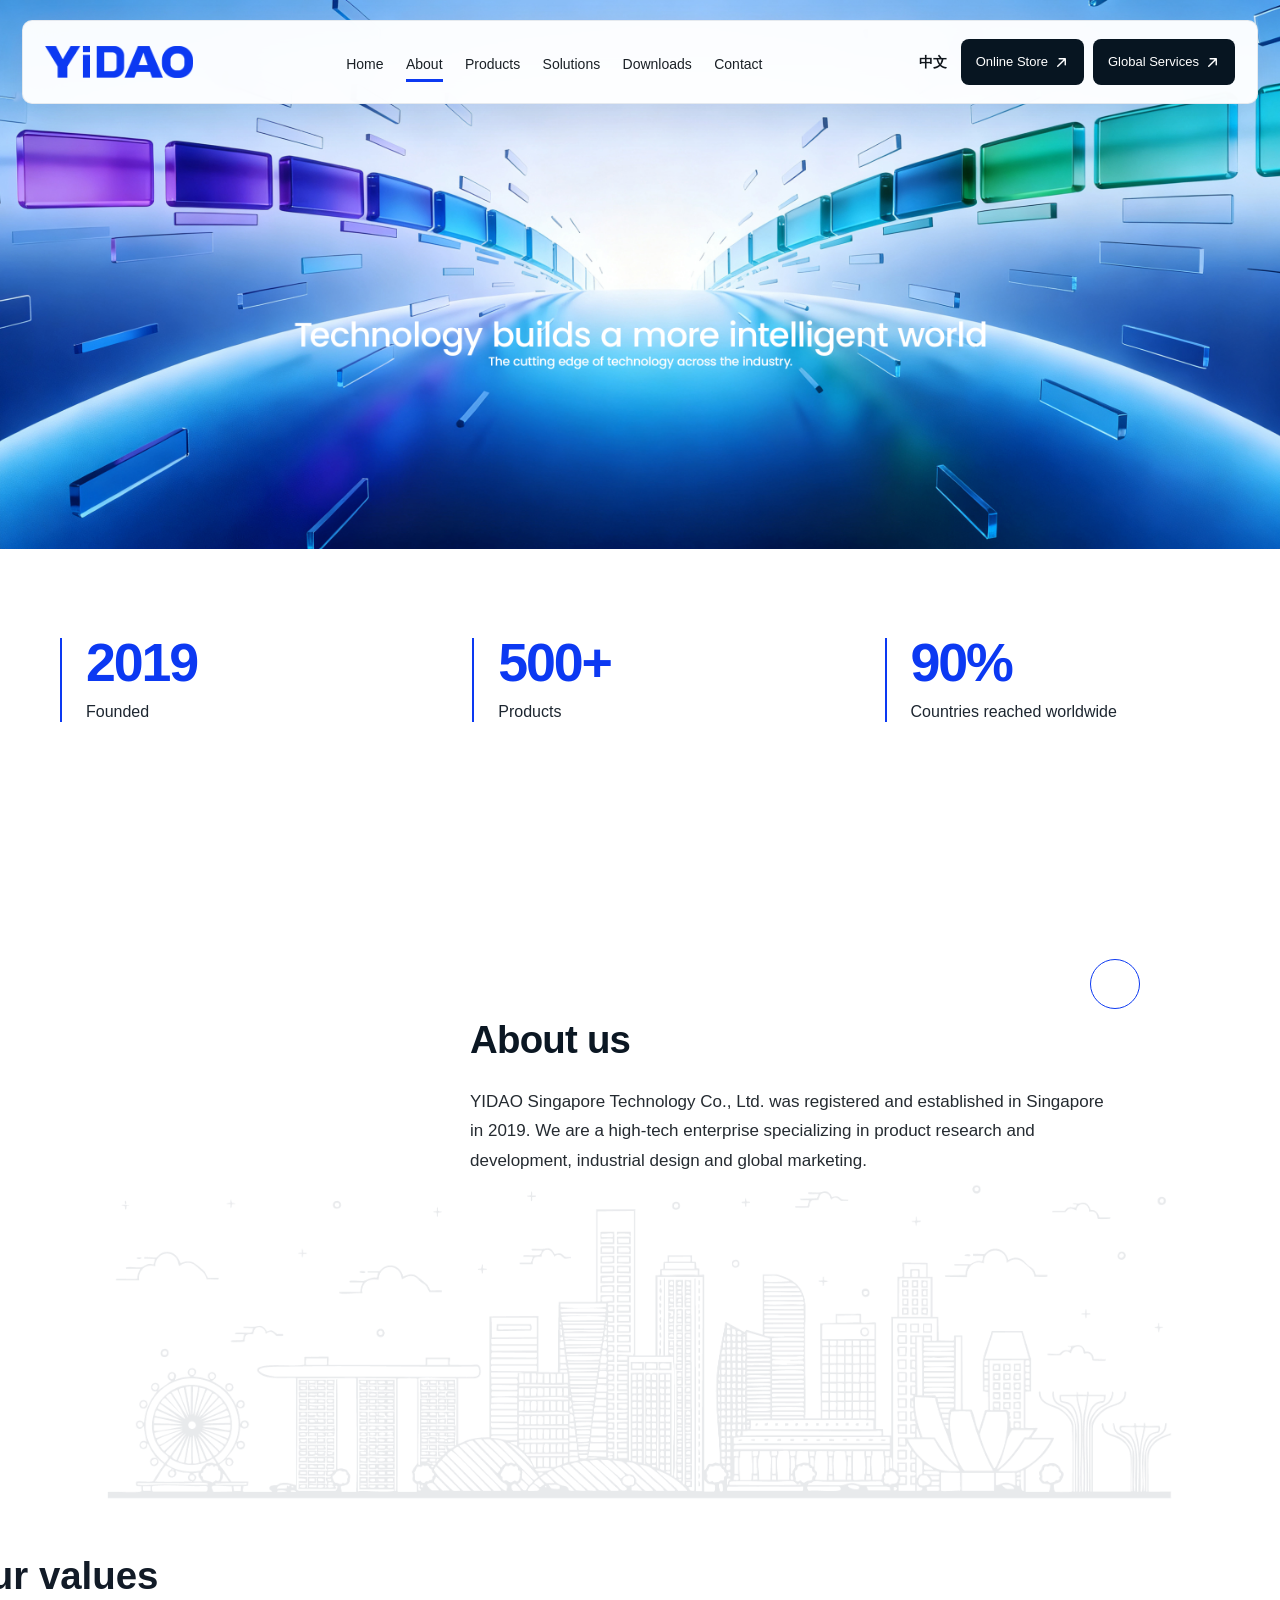
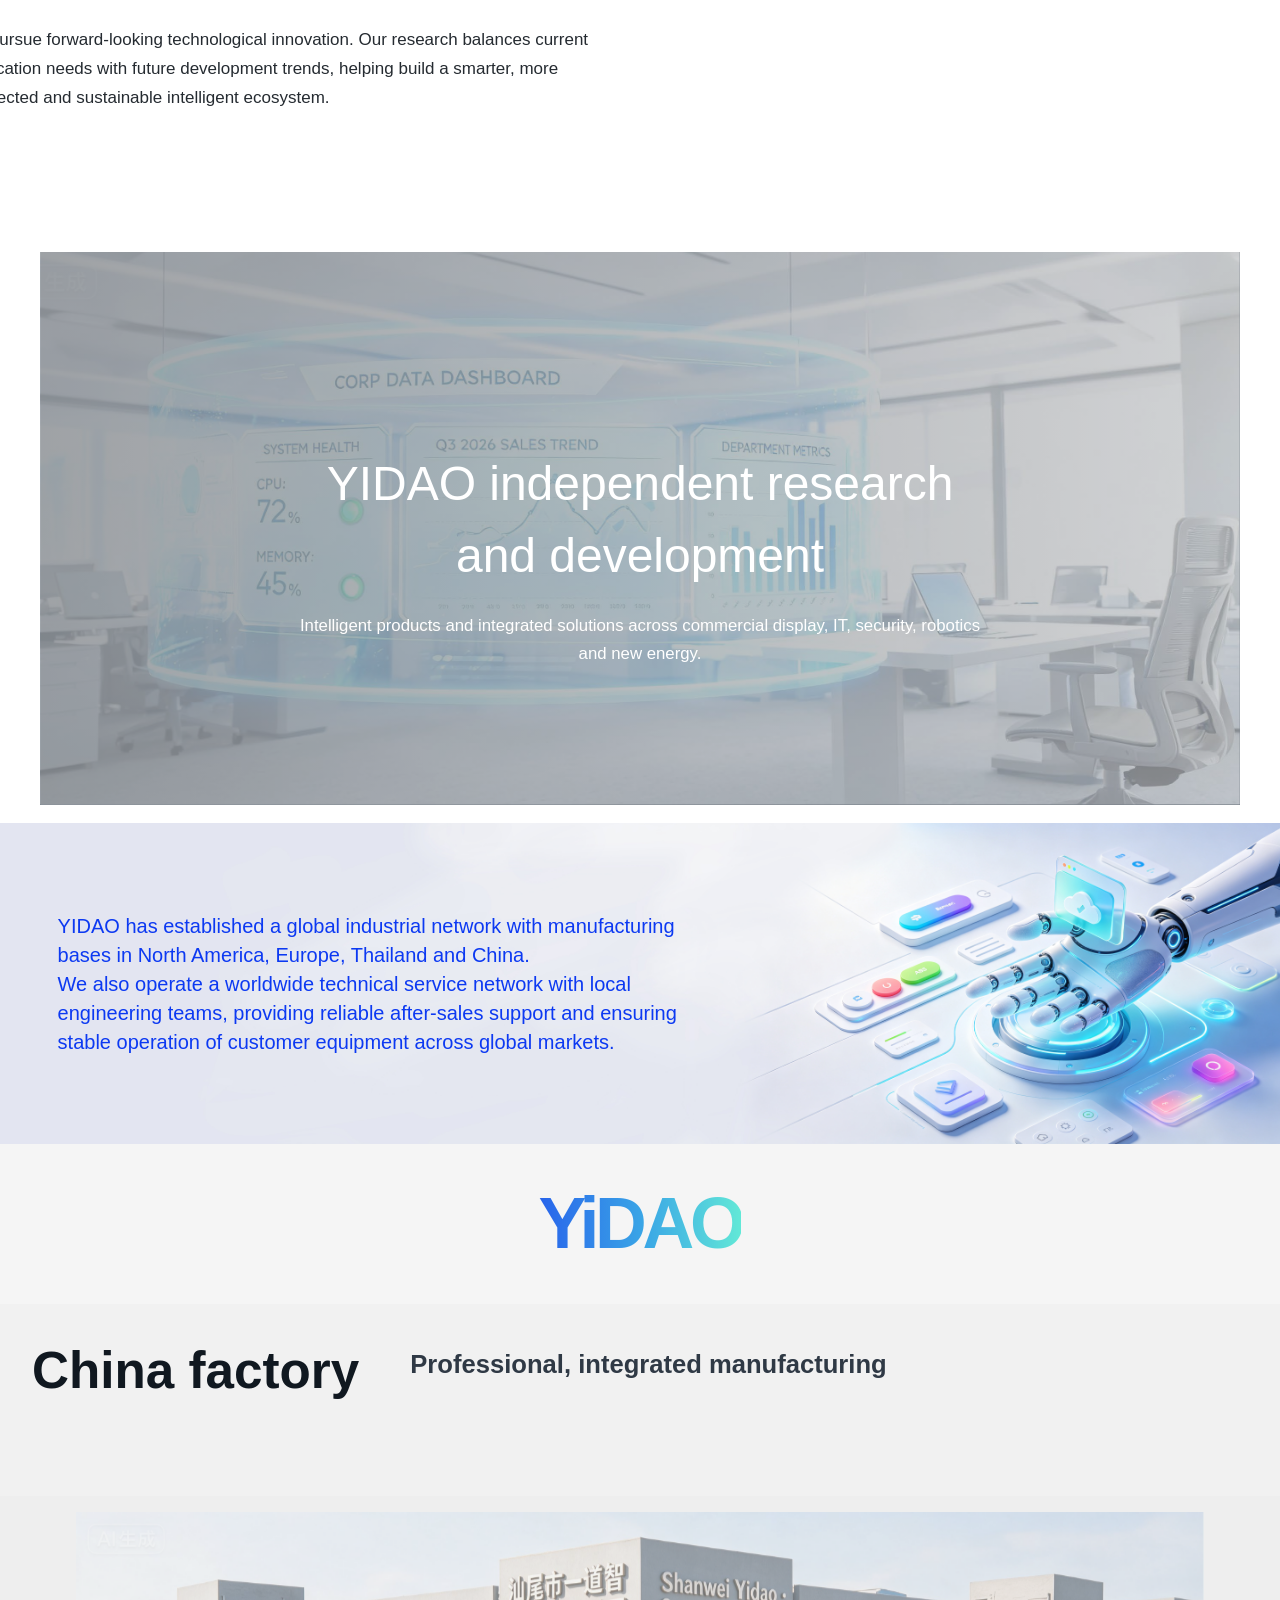
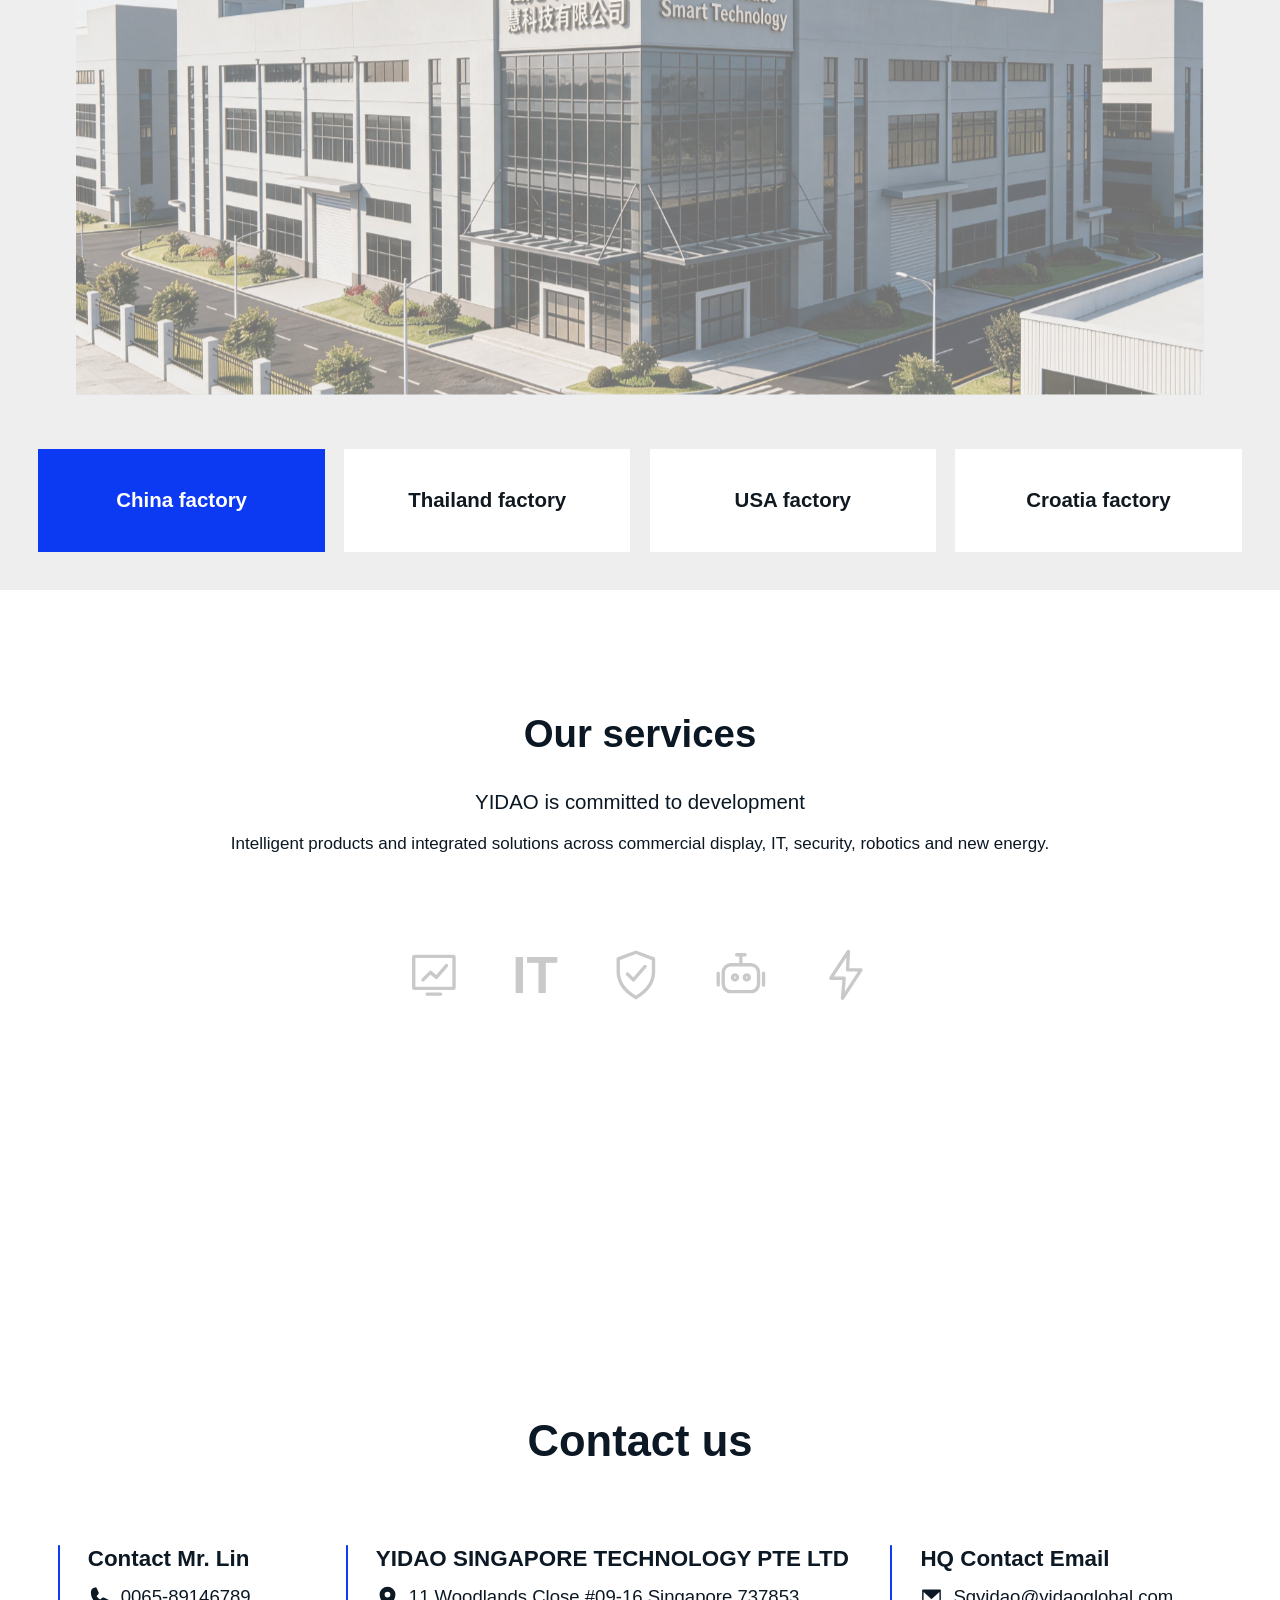
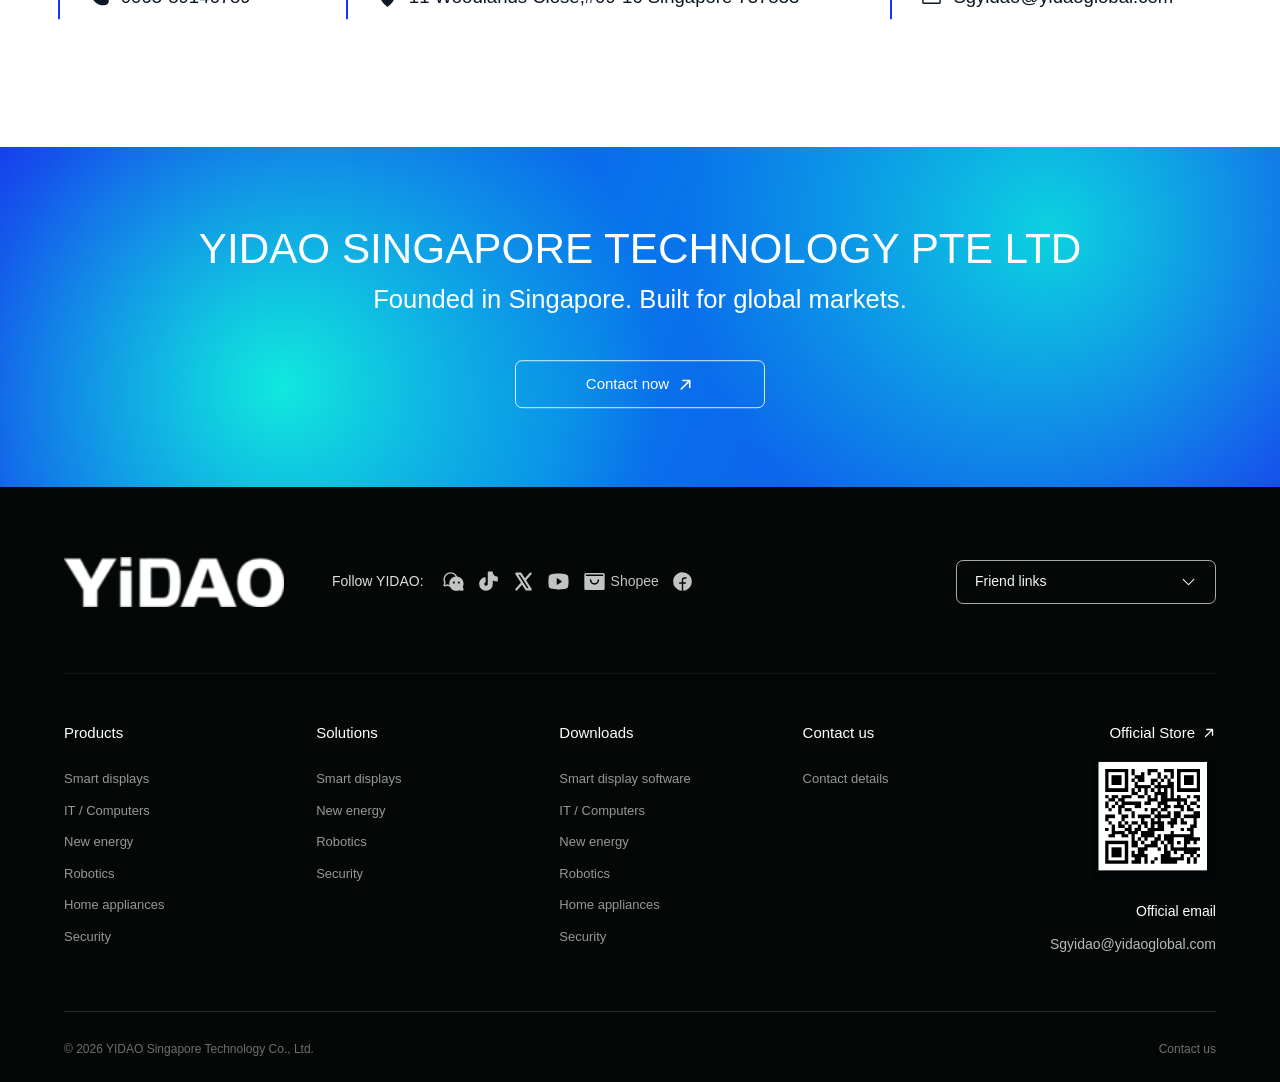
==== commit acf68ba1: "Adjust advertising product image sizing" ====
--- a/about/index.html
+++ b/about/index.html
@@ -1,2 +1,2 @@
-<!DOCTYPE html><html lang="en"><head><meta charSet="utf-8"/><meta name="viewport" content="width=device-width, initial-scale=1"/><link rel="preload" as="image" href="/images/logo-blue.png"/><link rel="preload" as="image" href="/images/about/hero-en.jpg" fetchPriority="high"/><link rel="preload" as="image" href="/images/logo.png"/><link rel="preload" as="image" href="/images/footer-store-qr.png"/><link rel="stylesheet" href="/assets/index-DArGV9n4.css" data-rsc-css-href="/assets/index-DArGV9n4.css" data-precedence="vite-rsc/importer-resources"/><link rel="modulepreload" href="/assets/layout-segment-context-BzJ8cniQ.js" crossorigin=""/><link rel="modulepreload" href="/assets/rolldown-runtime-S-ySWqyJ.js" crossorigin=""/><link rel="modulepreload" href="/assets/index-D1rUtnWG.js" crossorigin=""/><link rel="modulepreload" href="/assets/framework-CXnKph_e.js" crossorigin=""/><link rel="modulepreload" href="/assets/SitePage-CS7vUB39.js" crossorigin=""/><link rel="modulepreload" href="/assets/query-D8Wk3mvj.js" crossorigin=""/><title>YIDAO | Technology Built for a Smarter World</title><meta name="description" content="YIDAO develops commercial display, IT, security, robotics, drone and renewable energy solutions for global markets."/><meta property="og:title" content="YIDAO | Technology Built for a Smarter World"/><meta property="og:description" content="YIDAO develops commercial display, IT, security, robotics, drone and renewable energy solutions for global markets."/><meta property="og:type" content="website"/><meta property="og:image" content="http://localhost:3000/og.png"/><meta property="og:image:width" content="1200"/><meta property="og:image:height" content="630"/><meta property="og:image:alt" content="YIDAO | Technology Built for a Smarter World"/><meta name="twitter:card" content="summary_large_image"/><meta name="twitter:title" content="YIDAO | Technology Built for a Smarter World"/><meta name="twitter:description" content="YIDAO develops commercial display, IT, security, robotics, drone and renewable energy solutions for global markets."/><meta name="twitter:image" content="http://localhost:3000/og.png"/><link rel="shortcut icon" href="/images/favicon.png"/><link rel="icon" href="/images/favicon.png"/><link rel="apple-touch-icon" href="/images/favicon.png"/><script>self.__VINEXT_RSC_PARAMS__={}</script><script>self.__VINEXT_RSC_NAV__={"pathname":"/about","searchParams":[]}</script><link rel="modulepreload" href="/assets/index-D1rUtnWG.js" />
-</head><body><main class="site-shell"><header class="site-header"><a href="/" class="brand" aria-label="YIDAO home"><img src="/images/logo-blue.png" alt="YIDAO"/></a><nav class="desktop-nav" aria-label="Main navigation"><a href="/">Home</a><a class="active" href="/about">About</a><div class="nav-product-item"><a class="product-trigger " href="/products">Products</a><section id="product-menu" class="product-menu" aria-label="Product categories"><div class="product-menu-grid"><div class="product-menu-group"><h2>Smart Display</h2><div><a href="/products/smart-display/advertising">Digital signage</a><a href="/products/smart-display/interactive-display">Interactive display</a><a href="/products/smart-display/meeting-display">Education &amp; meeting</a><a href="/products/smart-display/led-display">LED series</a><a href="/products/smart-display/video-wall">Video walls</a><a href="/products/smart-display/commercial-monitor">Commercial display &amp; monitoring</a><a href="/products">Multimedia devices</a></div></div><div class="product-menu-group"><h2>IT &amp; Computers</h2><div><a href="/products?category=it">All-in-one PCs</a><a href="/products?category=it">Tablet PCs</a><a href="/products?category=it">Laptops</a><a href="/products?category=it">Mini PCs</a><a href="/products?category=it">Design workstations</a></div></div><div class="product-menu-group"><h2>New Energy</h2><div><a href="/products?category=new-energy">Solar panels</a><a href="/products?category=new-energy">Inverters</a><a href="/products?category=new-energy">Energy storage</a><a href="/products?category=new-energy">Solar optimizers</a><a href="/products?category=new-energy">Charging systems</a></div></div><div class="product-menu-group"><h2>Robotics</h2><div><a href="/products?category=robotics">Service</a><a href="/products?category=robotics">Industrial</a><a href="/products?category=robotics">Logistics</a><a href="/products?category=robotics">Special-purpose</a><a href="/products?category=robotics">Humanoid robots</a></div></div><div class="product-menu-group"><h2>Security &amp; Surveillance</h2><div><a href="/products?category=security">Cameras</a><a href="/products?category=security">Routers</a><a href="/products?category=security">Recording equipment</a></div></div><div class="product-menu-group"><h2>Home Appliances</h2><div><a href="/products?category=home-appliances">Air conditioners</a><a href="/products?category=home-appliances">Refrigerators</a><a href="/products?category=home-appliances">Washing machines</a><a href="/products?category=home-appliances">Televisions</a></div></div></div></section></div><a href="/solutions">Solutions</a><a href="/downloads">Downloads</a><a href="/contact">Contact</a></nav><div class="header-actions"><button class="language-button" aria-label="Switch language">中文</button><a class="header-link" href="http://www.witdisplay.com/" target="_blank" rel="noreferrer">Online Store<!-- --> <svg xmlns="http://www.w3.org/2000/svg" width="1em" height="1em" fill="currentColor" viewBox="0 0 256 256"><path d="M204,64V168a12,12,0,0,1-24,0V93L72.49,200.49a12,12,0,0,1-17-17L163,76H88a12,12,0,0,1,0-24H192A12,12,0,0,1,204,64Z"></path></svg></a><a class="header-link services-link" href="/contact">Global Services<!-- --> <svg xmlns="http://www.w3.org/2000/svg" width="1em" height="1em" fill="currentColor" viewBox="0 0 256 256"><path d="M204,64V168a12,12,0,0,1-24,0V93L72.49,200.49a12,12,0,0,1-17-17L163,76H88a12,12,0,0,1,0-24H192A12,12,0,0,1,204,64Z"></path></svg></a><button class="menu-button" aria-expanded="false" aria-label="Toggle navigation"><svg xmlns="http://www.w3.org/2000/svg" width="1em" height="1em" fill="currentColor" viewBox="0 0 256 256"><path d="M224,128a8,8,0,0,1-8,8H40a8,8,0,0,1,0-16H216A8,8,0,0,1,224,128ZM40,72H216a8,8,0,0,0,0-16H40a8,8,0,0,0,0,16ZM216,184H40a8,8,0,0,0,0,16H216a8,8,0,0,0,0-16Z"></path></svg></button></div></header><section class="about-v2 page-main" id="about"><section class="about-v2-hero hero-visual"><img src="/images/about/hero-en.jpg" alt="Technology at the forefront of every industry" fetchPriority="high"/></section><div class="about-v2-overview"><section class="about-v2-stats reveal" aria-label="Company facts"><div><strong>2019</strong><span>Founded</span></div><div><strong>500+</strong><span>Products</span></div><div><strong>90%</strong><span>Countries reached worldwide</span></div></section><section class="about-v2-intro reveal"><div class="about-v2-intro-copy"><i class="about-v2-orbit about-v2-orbit-intro" aria-hidden="true"></i><h1>About us</h1><p>YIDAO Singapore Technology Co., Ltd. was registered and established in Singapore in 2019. We are a high-tech enterprise specializing in product research and development, industrial design and global marketing.</p></div></section><section class="about-v2-overview-values reveal"><i class="about-v2-orbit about-v2-orbit-values" aria-hidden="true"></i><h2>Our values</h2><p>We pursue forward-looking technological innovation. Our research balances current application needs with future development trends, helping build a smarter, more connected and sustainable intelligent ecosystem.</p></section></div><section class="about-v2-technology scale-media"><img src="/images/about/rd-office.jpg" alt="YIDAO research and data development environment" loading="lazy"/><div><h2>YIDAO independent research and development</h2><p>Intelligent products and integrated solutions across commercial display, IT, security, robotics and new energy.</p></div></section><section class="about-v2-values reveal"><img src="/images/about/global-layout.jpg" alt="YIDAO global industrial and service network" loading="lazy"/><div class="about-global-layout-copy"><p>YIDAO has established a global industrial network with manufacturing bases in North America, Europe, Thailand and China.</p><p>We also operate a worldwide technical service network with local engineering teams, providing reliable after-sales support and ensuring stable operation of customer equipment across global markets.</p></div></section><div class="about-yidao-divider" aria-label="YIDAO"><strong>YiDAO</strong></div><section class="about-v2-factories"><div class="about-factory-heading"><h2>China factory</h2><p>Professional, integrated manufacturing</p></div><div class="about-factory-stage scale-media"><img src="/images/about/factory-china.png" alt="China factory" loading="lazy"/></div><div class="about-factory-tabs" role="tablist"><button class="active" type="button" role="tab" aria-selected="true">China factory</button><button type="button" role="tab" aria-selected="false">Thailand factory</button><button type="button" role="tab" aria-selected="false">USA factory</button><button type="button" role="tab" aria-selected="false">Croatia factory</button></div></section><section class="about-v2-services reveal"><h2>Our services</h2><h3>YIDAO is committed to development</h3><p>Intelligent products and integrated solutions across commercial display, IT, security, robotics and new energy.</p><div class="about-service-icons" aria-hidden="true"><span><svg viewBox="0 0 64 64"><rect x="8" y="10" width="48" height="38" rx="1"></rect><path d="M19 38l9-9 7 6 12-14M24 55h16"></path></svg></span><span class="about-service-it">IT</span><span><svg viewBox="0 0 64 64"><path d="M32 5l21 8v15c0 15-9 24-21 31C20 52 11 43 11 28V13z"></path><path d="M22 31l7 7 14-16"></path></svg></span><span><svg viewBox="0 0 64 64"><rect x="11" y="20" width="42" height="32" rx="9"></rect><circle cx="25" cy="35" r="3"></circle><circle cx="39" cy="35" r="3"></circle><path d="M32 20V11M27 8h10M5 30v14M59 30v14"></path></svg></span><span><svg viewBox="0 0 64 64"><path d="M35 4L14 36h16l-2 24 22-34H34z"></path></svg></span></div></section><section class="about-v2-contact reveal"><h2>Contact us</h2><div><p><b>Contact Mr. Lin</b><a href="tel:+6589146789"><svg xmlns="http://www.w3.org/2000/svg" width="1em" height="1em" fill="currentColor" viewBox="0 0 256 256"><path d="M231.88,175.08A56.26,56.26,0,0,1,176,224C96.6,224,32,159.4,32,80A56.26,56.26,0,0,1,80.92,24.12a16,16,0,0,1,16.62,9.52l21.12,47.15,0,.12A16,16,0,0,1,117.39,96c-.18.27-.37.52-.57.77L96,121.45c7.49,15.22,23.41,31,38.83,38.51l24.34-20.71a8.12,8.12,0,0,1,.75-.56,16,16,0,0,1,15.17-1.4l.13.06,47.11,21.11A16,16,0,0,1,231.88,175.08Z"></path></svg>0065-89146789</a></p><p><b>YIDAO SINGAPORE TECHNOLOGY PTE LTD</b><span><svg xmlns="http://www.w3.org/2000/svg" width="1em" height="1em" fill="currentColor" viewBox="0 0 256 256"><path d="M128,16a88.1,88.1,0,0,0-88,88c0,75.3,80,132.17,83.41,134.55a8,8,0,0,0,9.18,0C136,236.17,216,179.3,216,104A88.1,88.1,0,0,0,128,16Zm0,56a32,32,0,1,1-32,32A32,32,0,0,1,128,72Z"></path></svg>11 Woodlands Close,#09-16 Singapore 737853</span></p><p><b>HQ Contact Email</b><a href="mailto:Sgyidao@yidaoglobal.com"><svg xmlns="http://www.w3.org/2000/svg" width="1em" height="1em" fill="currentColor" viewBox="0 0 256 256"><path d="M224,48H32a8,8,0,0,0-8,8V192a16,16,0,0,0,16,16H216a16,16,0,0,0,16-16V56A8,8,0,0,0,224,48Zm-8,144H40V74.19l82.59,75.71a8,8,0,0,0,10.82,0L216,74.19V192Z"></path></svg>Sgyidao@yidaoglobal.com</a></p></div></section><div class="contact-consult-banner about-v2-cta"><div class="reveal"><h2>YIDAO SINGAPORE TECHNOLOGY PTE LTD</h2><p>Founded in Singapore. Built for global markets.</p><a href="/contact">Contact now<svg xmlns="http://www.w3.org/2000/svg" width="1em" height="1em" fill="currentColor" viewBox="0 0 256 256"><path d="M204,64V168a12,12,0,0,1-24,0V93L72.49,200.49a12,12,0,0,1-17-17L163,76H88a12,12,0,0,1,0-24H192A12,12,0,0,1,204,64Z"></path></svg></a></div></div></section><footer class="site-footer" id="site-footer"><div class="footer-top"><a href="/" class="footer-brand" aria-label="YIDAO home"><img src="/images/logo.png" alt="YIDAO"/></a><div class="footer-follow"><span>Follow YIDAO:</span><div class="footer-socials" aria-label="YIDAO social platforms"><span title="WeChat"><svg xmlns="http://www.w3.org/2000/svg" width="1em" height="1em" fill="currentColor" viewBox="0 0 256 256"><path d="M232.07,186.76A80,80,0,0,0,169.58,72.59,80,80,0,1,0,23.93,138.76l-7.27,24.71a16,16,0,0,0,19.87,19.87l24.71-7.27a79,79,0,0,0,25.19,7.35,80,80,0,0,0,108.33,40.65l24.71,7.27a16,16,0,0,0,19.87-19.87ZM132,152a12,12,0,1,1,12-12A12,12,0,0,1,132,152Zm-52,0a80.32,80.32,0,0,0,1.3,14.3,63.45,63.45,0,0,1-15.49-5.85,8,8,0,0,0-6-.63L32,168l8.17-27.76a8,8,0,0,0-.63-6A64,64,0,0,1,151.68,72.43,80.12,80.12,0,0,0,80,152Zm108,0a12,12,0,1,1,12-12A12,12,0,0,1,188,152Z"></path></svg></span><span title="TikTok"><svg xmlns="http://www.w3.org/2000/svg" width="1em" height="1em" fill="currentColor" viewBox="0 0 256 256"><path d="M232,80v40a8,8,0,0,1-8,8,103.25,103.25,0,0,1-48-11.71V156a76,76,0,0,1-152,0c0-36.9,26.91-69.52,62.6-75.88A8,8,0,0,1,96,88v42.69a8,8,0,0,1-4.57,7.23A20,20,0,1,0,120,156V24a8,8,0,0,1,8-8h40a8,8,0,0,1,8,8,48.05,48.05,0,0,0,48,48A8,8,0,0,1,232,80Z"></path></svg></span><span title="X"><svg xmlns="http://www.w3.org/2000/svg" width="1em" height="1em" fill="currentColor" viewBox="0 0 256 256"><path d="M218.12,209.56l-61-95.8,59.72-65.69a12,12,0,0,0-17.76-16.14L143.81,92.77,106.12,33.56A12,12,0,0,0,96,28H48A12,12,0,0,0,37.88,46.44l61,95.8L39.12,207.93a12,12,0,1,0,17.76,16.14l55.31-60.84,37.69,59.21A12,12,0,0,0,160,228h48a12,12,0,0,0,10.12-18.44ZM166.59,204,69.86,52H89.41l96.73,152Z"></path></svg></span><span title="YouTube"><svg xmlns="http://www.w3.org/2000/svg" width="1em" height="1em" fill="currentColor" viewBox="0 0 256 256"><path d="M234.33,69.52a24,24,0,0,0-14.49-16.4C185.56,39.88,131,40,128,40s-57.56-.12-91.84,13.12a24,24,0,0,0-14.49,16.4C19.08,79.5,16,97.74,16,128s3.08,48.5,5.67,58.48a24,24,0,0,0,14.49,16.41C69,215.56,120.4,216,127.34,216h1.32c6.94,0,58.37-.44,91.18-13.11a24,24,0,0,0,14.49-16.41c2.59-10,5.67-28.22,5.67-58.48S236.92,79.5,234.33,69.52Zm-73.74,65-40,28A8,8,0,0,1,108,156V100a8,8,0,0,1,12.59-6.55l40,28a8,8,0,0,1,0,13.1Z"></path></svg></span><span class="shopee-mark" title="Shopee"><svg xmlns="http://www.w3.org/2000/svg" width="1em" height="1em" fill="currentColor" viewBox="0 0 256 256"><path d="M216,40H40A16,16,0,0,0,24,56V200a16,16,0,0,0,16,16H216a16,16,0,0,0,16-16V56A16,16,0,0,0,216,40ZM128,160a48.05,48.05,0,0,1-48-48,8,8,0,0,1,16,0,32,32,0,0,0,64,0,8,8,0,0,1,16,0A48.05,48.05,0,0,1,128,160ZM40,72V56H216V72Z"></path></svg><em>Shopee</em></span><span title="Facebook"><svg xmlns="http://www.w3.org/2000/svg" width="1em" height="1em" fill="currentColor" viewBox="0 0 256 256"><path d="M232,128a104.16,104.16,0,0,1-91.55,103.26,4,4,0,0,1-4.45-4V152h24a8,8,0,0,0,8-8.53,8.17,8.17,0,0,0-8.25-7.47H136V112a16,16,0,0,1,16-16h16a8,8,0,0,0,8-8.53A8.17,8.17,0,0,0,167.73,80H152a32,32,0,0,0-32,32v24H96a8,8,0,0,0-8,8.53A8.17,8.17,0,0,0,96.27,152H120v75.28a4,4,0,0,1-4.44,4A104.15,104.15,0,0,1,24.07,124.09c2-54,45.74-97.9,99.78-100A104.12,104.12,0,0,1,232,128Z"></path></svg></span></div></div><details class="footer-friend-links"><summary>Friend links<svg xmlns="http://www.w3.org/2000/svg" width="1em" height="1em" fill="currentColor" viewBox="0 0 256 256"><path d="M213.66,101.66l-80,80a8,8,0,0,1-11.32,0l-80-80A8,8,0,0,1,53.66,90.34L128,164.69l74.34-74.35a8,8,0,0,1,11.32,11.32Z"></path></svg></summary><div><a href="http://www.witdisplay.com/" target="_blank" rel="noreferrer">Official Store</a><a href="/contact">Global Services</a></div></details></div><div class="footer-links"><div><strong>Products</strong><a href="/products">Smart displays</a><a href="/products">IT / <!-- -->Computers</a><a href="/products">New energy</a><a href="/products">Robotics</a><a href="/products">Home appliances</a><a href="/products">Security</a></div><div><strong>Solutions</strong><a href="/solutions">Smart displays</a><a href="/solutions">New energy</a><a href="/solutions">Robotics</a><a href="/solutions">Security</a></div><div><strong>Downloads</strong><a href="/downloads">Smart display software</a><a href="/downloads">IT / <!-- -->Computers</a><a href="/downloads">New energy</a><a href="/downloads">Robotics</a><a href="/downloads">Home appliances</a><a href="/downloads">Security</a></div><div><strong>Contact us</strong><a href="/contact">Contact details</a></div><div class="footer-shop"><a href="http://www.witdisplay.com/" target="_blank" rel="noreferrer">Official Store<!-- --> <svg xmlns="http://www.w3.org/2000/svg" width="1em" height="1em" fill="currentColor" viewBox="0 0 256 256"><path d="M204,64V168a12,12,0,0,1-24,0V93L72.49,200.49a12,12,0,0,1-17-17L163,76H88a12,12,0,0,1,0-24H192A12,12,0,0,1,204,64Z"></path></svg></a><img src="/images/footer-store-qr.png" alt="Official store QR code"/><span>Official email</span><a href="mailto:Sgyidao@yidaoglobal.com">Sgyidao@yidaoglobal.com</a></div></div><div class="footer-bottom"><span>© <!-- -->2026<!-- --> YIDAO Singapore Technology Co., Ltd.</span><a href="/contact">Contact us</a></div></footer></main><script id="_R_">import("/assets/index-D1rUtnWG.js")</script></body></html><script>self.__VINEXT_RSC_CHUNKS__=self.__VINEXT_RSC_CHUNKS__||[];self.__VINEXT_RSC_CHUNKS__.push("2:I[\"8c0f216c4604\",[],\"Children\",1]\n3:I[\"15c18cfaeeff\",[],\"LayoutSegmentProvider\",1]\n4:I[\"8c0f216c4604\",[],\"Slot\",1]\n5:I[\"593f344dc510\",[],\"RedirectBoundary\",1]\n:HL[\"/assets/index-DArGV9n4.css\",\"style\"]\n")</script><script>self.__VINEXT_RSC_CHUNKS__=self.__VINEXT_RSC_CHUNKS__||[];self.__VINEXT_RSC_CHUNKS__.push("0:{\"__route\":\"route:/about\",\"__interceptionContext\":null,\"__layoutIds\":[\"layout:/\"],\"__rootLayout\":\"/\",\"page:/about\":\"$L1\",\"layout:/\":[[[[\"$\",\"link\",\"css:/assets/index-DArGV9n4.css\",{\"rel\":\"stylesheet\",\"precedence\":\"vite-rsc/importer-resources\",\"href\":\"/assets/index-DArGV9n4.css\",\"data-rsc-css-href\":\"/assets/index-DArGV9n4.css\"}],\"$undefined\"],[\"$\",\"html\",null,{\"lang\":\"en\",\"children\":[\"$\",\"body\",null,{\"children\":[\"$\",\"$L2\",null,{}]}]}]],null],\"route:/about\":[[[\"$\",\"meta\",null,{\"charSet\":\"utf-8\"}],[[\"$\",\"title\",\"0\",{\"children\":\"YIDAO | Technology Built for a Smarter World\"}],[\"$\",\"meta\",\"1\",{\"name\":\"description\",\"content\":\"YIDAO develops commercial display, IT, security, robotics, drone and renewable energy solutions for global markets.\"}],[\"$\",\"meta\",\"2\",{\"property\":\"og:title\",\"content\":\"YIDAO | Technology Built for a Smarter World\"}],[\"$\",\"meta\",\"3\",{\"property\":\"og:description\",\"content\":\"YIDAO develops commercial display, IT, security, robotics, drone and renewable energy solutions for global markets.\"}],[\"$\",\"meta\",\"4\",{\"property\":\"og:type\",\"content\":\"website\"}],[\"$\",\"meta\",\"5\",{\"property\":\"og:image\",\"content\":\"http://localhost:3000/og.png\"}],[\"$\",\"meta\",\"6\",{\"property\":\"og:image:width\",\"content\":\"1200\"}],[\"$\",\"meta\",\"7\",{\"property\":\"og:image:height\",\"content\":\"630\"}],[\"$\",\"meta\",\"8\",{\"property\":\"og:image:alt\",\"content\":\"YIDAO | Technology Built for a Smarter World\"}],[\"$\",\"meta\",\"9\",{\"name\":\"twitter:card\",\"content\":\"summary_large_image\"}],[\"$\",\"meta\",\"10\",{\"name\":\"twitter:title\",\"content\":\"YIDAO | Technology Built for a Smarter World\"}],[\"$\",\"meta\",\"11\",{\"name\":\"twitter:description\",\"content\":\"YIDAO develops commercial display, IT, security, robotics, drone and renewable energy solutions for global markets.\"}],[\"$\",\"meta\",\"12\",{\"name\":\"twitter:image\",\"content\":\"http://localhost:3000/og.png\"}],[\"$\",\"link\",\"13\",{\"rel\":\"shortcut icon\",\"href\":\"/images/favicon.png\"}],[\"$\",\"link\",\"14\",{\"rel\":\"icon\",\"href\":\"/images/favicon.png\"}],[\"$\",\"link\",\"15\",{\"rel\":\"apple-touch-icon\",\"href\":\"/images/favicon.png\"}]],[[\"$\",\"meta\",\"0\",{\"name\":\"viewport\",\"content\":\"width=device-width, initial-scale=1\"}]]],[\"$\",\"$L3\",null,{\"segmentMap\":{\"children\":[\"about\"]},\"children\":[\"$\",\"$L4\",null,{\"id\":\"layout:/\",\"parallelSlots\":\"$undefined\",\"children\":[\"$\",\"$L5\",null,{\"children\":[\"$\",\"$L3\",null,{\"segmentMap\":{\"children\":[]},\"children\":[\"$\",\"$L4\",null,{\"id\":\"page:/about\"}]}]}]}]}]],\"__layoutFlags\":{\"layout:/\":\"s\"},\"__artifactCompatibility\":{\"schemaVersion\":1,\"graphVersion\":\"app-route-graph:pxgtdg7iy2mv\",\"deploymentVersion\":\"8dcb8675-9b02-4c44-916b-e560b791d8fb\",\"appElementsSchemaVersion\":1,\"rscPayloadSchemaVersion\":1,\"rootBoundaryId\":\"/\",\"renderEpoch\":null}}\n")</script><script>self.__VINEXT_RSC_CHUNKS__=self.__VINEXT_RSC_CHUNKS__||[];self.__VINEXT_RSC_CHUNKS__.push("6:I[\"a4d926745d1f\",[],\"default\",1]\n1:[\"$\",\"$L6\",null,{\"page\":\"about\"}]\n")</script><script>self.__VINEXT_RSC_DONE__=true</script>+<!DOCTYPE html><html lang="en"><head><meta charSet="utf-8"/><meta name="viewport" content="width=device-width, initial-scale=1"/><link rel="preload" as="image" href="/images/logo-blue.png"/><link rel="preload" as="image" href="/images/about/hero-en.jpg" fetchPriority="high"/><link rel="preload" as="image" href="/images/logo.png"/><link rel="preload" as="image" href="/images/footer-store-qr.png"/><link rel="stylesheet" href="/assets/index-C86hhT9v.css" data-rsc-css-href="/assets/index-C86hhT9v.css" data-precedence="vite-rsc/importer-resources"/><link rel="modulepreload" href="/assets/layout-segment-context-CiPny1Gc.js" crossorigin=""/><link rel="modulepreload" href="/assets/rolldown-runtime-S-ySWqyJ.js" crossorigin=""/><link rel="modulepreload" href="/assets/index-BY0QyY2t.js" crossorigin=""/><link rel="modulepreload" href="/assets/framework-CXnKph_e.js" crossorigin=""/><link rel="modulepreload" href="/assets/SitePage-BdDlaPBC.js" crossorigin=""/><link rel="modulepreload" href="/assets/query-D8Wk3mvj.js" crossorigin=""/><title>YIDAO | Technology Built for a Smarter World</title><meta name="description" content="YIDAO develops commercial display, IT, security, robotics, drone and renewable energy solutions for global markets."/><meta property="og:title" content="YIDAO | Technology Built for a Smarter World"/><meta property="og:description" content="YIDAO develops commercial display, IT, security, robotics, drone and renewable energy solutions for global markets."/><meta property="og:type" content="website"/><meta property="og:image" content="http://localhost:3000/og.png"/><meta property="og:image:width" content="1200"/><meta property="og:image:height" content="630"/><meta property="og:image:alt" content="YIDAO | Technology Built for a Smarter World"/><meta name="twitter:card" content="summary_large_image"/><meta name="twitter:title" content="YIDAO | Technology Built for a Smarter World"/><meta name="twitter:description" content="YIDAO develops commercial display, IT, security, robotics, drone and renewable energy solutions for global markets."/><meta name="twitter:image" content="http://localhost:3000/og.png"/><link rel="shortcut icon" href="/images/favicon.png"/><link rel="icon" href="/images/favicon.png"/><link rel="apple-touch-icon" href="/images/favicon.png"/><script>self.__VINEXT_RSC_PARAMS__={}</script><script>self.__VINEXT_RSC_NAV__={"pathname":"/about","searchParams":[]}</script><link rel="modulepreload" href="/assets/index-BY0QyY2t.js" />
+</head><body><main class="site-shell"><header class="site-header"><a href="/" class="brand" aria-label="YIDAO home"><img src="/images/logo-blue.png" alt="YIDAO"/></a><nav class="desktop-nav" aria-label="Main navigation"><a href="/">Home</a><a class="active" href="/about">About</a><div class="nav-product-item"><a class="product-trigger " href="/products">Products</a><section id="product-menu" class="product-menu" aria-label="Product categories"><div class="product-menu-grid"><div class="product-menu-group"><h2>Smart Display</h2><div><a href="/products/smart-display/advertising">Digital signage</a><a href="/products/smart-display/interactive-display">Interactive display</a><a href="/products/smart-display/meeting-display">Education &amp; meeting</a><a href="/products/smart-display/led-display">LED series</a><a href="/products/smart-display/video-wall">Video walls</a><a href="/products/smart-display/commercial-monitor">Commercial display &amp; monitoring</a><a href="/products">Multimedia devices</a></div></div><div class="product-menu-group"><h2>IT &amp; Computers</h2><div><a href="/products?category=it">All-in-one PCs</a><a href="/products?category=it">Tablet PCs</a><a href="/products?category=it">Laptops</a><a href="/products?category=it">Mini PCs</a><a href="/products?category=it">Design workstations</a></div></div><div class="product-menu-group"><h2>New Energy</h2><div><a href="/products?category=new-energy">Solar panels</a><a href="/products?category=new-energy">Inverters</a><a href="/products?category=new-energy">Energy storage</a><a href="/products?category=new-energy">Solar optimizers</a><a href="/products?category=new-energy">Charging systems</a></div></div><div class="product-menu-group"><h2>Robotics</h2><div><a href="/products?category=robotics">Service</a><a href="/products?category=robotics">Industrial</a><a href="/products?category=robotics">Logistics</a><a href="/products?category=robotics">Special-purpose</a><a href="/products?category=robotics">Humanoid robots</a></div></div><div class="product-menu-group"><h2>Security &amp; Surveillance</h2><div><a href="/products?category=security">Cameras</a><a href="/products?category=security">Routers</a><a href="/products?category=security">Recording equipment</a></div></div><div class="product-menu-group"><h2>Home Appliances</h2><div><a href="/products?category=home-appliances">Air conditioners</a><a href="/products?category=home-appliances">Refrigerators</a><a href="/products?category=home-appliances">Washing machines</a><a href="/products?category=home-appliances">Televisions</a></div></div></div></section></div><a href="/solutions">Solutions</a><a href="/downloads">Downloads</a><a href="/contact">Contact</a></nav><div class="header-actions"><button class="language-button" aria-label="Switch language">中文</button><a class="header-link" href="http://www.witdisplay.com/" target="_blank" rel="noreferrer">Online Store<!-- --> <svg xmlns="http://www.w3.org/2000/svg" width="1em" height="1em" fill="currentColor" viewBox="0 0 256 256"><path d="M204,64V168a12,12,0,0,1-24,0V93L72.49,200.49a12,12,0,0,1-17-17L163,76H88a12,12,0,0,1,0-24H192A12,12,0,0,1,204,64Z"></path></svg></a><a class="header-link services-link" href="/contact">Global Services<!-- --> <svg xmlns="http://www.w3.org/2000/svg" width="1em" height="1em" fill="currentColor" viewBox="0 0 256 256"><path d="M204,64V168a12,12,0,0,1-24,0V93L72.49,200.49a12,12,0,0,1-17-17L163,76H88a12,12,0,0,1,0-24H192A12,12,0,0,1,204,64Z"></path></svg></a><button class="menu-button" aria-expanded="false" aria-label="Toggle navigation"><svg xmlns="http://www.w3.org/2000/svg" width="1em" height="1em" fill="currentColor" viewBox="0 0 256 256"><path d="M224,128a8,8,0,0,1-8,8H40a8,8,0,0,1,0-16H216A8,8,0,0,1,224,128ZM40,72H216a8,8,0,0,0,0-16H40a8,8,0,0,0,0,16ZM216,184H40a8,8,0,0,0,0,16H216a8,8,0,0,0,0-16Z"></path></svg></button></div></header><section class="about-v2 page-main" id="about"><section class="about-v2-hero hero-visual"><img src="/images/about/hero-en.jpg" alt="Technology at the forefront of every industry" fetchPriority="high"/></section><div class="about-v2-overview"><section class="about-v2-stats reveal" aria-label="Company facts"><div><strong>2019</strong><span>Founded</span></div><div><strong>500+</strong><span>Products</span></div><div><strong>90%</strong><span>Countries reached worldwide</span></div></section><section class="about-v2-intro reveal"><div class="about-v2-intro-copy"><i class="about-v2-orbit about-v2-orbit-intro" aria-hidden="true"></i><h1>About us</h1><p>YIDAO Singapore Technology Co., Ltd. was registered and established in Singapore in 2019. We are a high-tech enterprise specializing in product research and development, industrial design and global marketing.</p></div></section><section class="about-v2-overview-values reveal"><i class="about-v2-orbit about-v2-orbit-values" aria-hidden="true"></i><h2>Our values</h2><p>We pursue forward-looking technological innovation. Our research balances current application needs with future development trends, helping build a smarter, more connected and sustainable intelligent ecosystem.</p></section></div><section class="about-v2-technology scale-media"><img src="/images/about/rd-office.jpg" alt="YIDAO research and data development environment" loading="lazy"/><div><h2>YIDAO independent research and development</h2><p>Intelligent products and integrated solutions across commercial display, IT, security, robotics and new energy.</p></div></section><section class="about-v2-values reveal"><img src="/images/about/global-layout.jpg" alt="YIDAO global industrial and service network" loading="lazy"/><div class="about-global-layout-copy"><p>YIDAO has established a global industrial network with manufacturing bases in North America, Europe, Thailand and China.</p><p>We also operate a worldwide technical service network with local engineering teams, providing reliable after-sales support and ensuring stable operation of customer equipment across global markets.</p></div></section><div class="about-yidao-divider" aria-label="YIDAO"><strong>YiDAO</strong></div><section class="about-v2-factories"><div class="about-factory-heading"><h2>China factory</h2><p>Professional, integrated manufacturing</p></div><div class="about-factory-stage scale-media"><img src="/images/about/factory-china.png" alt="China factory" loading="lazy"/></div><div class="about-factory-tabs" role="tablist"><button class="active" type="button" role="tab" aria-selected="true">China factory</button><button type="button" role="tab" aria-selected="false">Thailand factory</button><button type="button" role="tab" aria-selected="false">USA factory</button><button type="button" role="tab" aria-selected="false">Croatia factory</button></div></section><section class="about-v2-services reveal"><h2>Our services</h2><h3>YIDAO is committed to development</h3><p>Intelligent products and integrated solutions across commercial display, IT, security, robotics and new energy.</p><div class="about-service-icons" aria-hidden="true"><span><svg viewBox="0 0 64 64"><rect x="8" y="10" width="48" height="38" rx="1"></rect><path d="M19 38l9-9 7 6 12-14M24 55h16"></path></svg></span><span class="about-service-it">IT</span><span><svg viewBox="0 0 64 64"><path d="M32 5l21 8v15c0 15-9 24-21 31C20 52 11 43 11 28V13z"></path><path d="M22 31l7 7 14-16"></path></svg></span><span><svg viewBox="0 0 64 64"><rect x="11" y="20" width="42" height="32" rx="9"></rect><circle cx="25" cy="35" r="3"></circle><circle cx="39" cy="35" r="3"></circle><path d="M32 20V11M27 8h10M5 30v14M59 30v14"></path></svg></span><span><svg viewBox="0 0 64 64"><path d="M35 4L14 36h16l-2 24 22-34H34z"></path></svg></span></div></section><section class="about-v2-contact reveal"><h2>Contact us</h2><div><p><b>Contact Mr. Lin</b><a href="tel:+6589146789"><svg xmlns="http://www.w3.org/2000/svg" width="1em" height="1em" fill="currentColor" viewBox="0 0 256 256"><path d="M231.88,175.08A56.26,56.26,0,0,1,176,224C96.6,224,32,159.4,32,80A56.26,56.26,0,0,1,80.92,24.12a16,16,0,0,1,16.62,9.52l21.12,47.15,0,.12A16,16,0,0,1,117.39,96c-.18.27-.37.52-.57.77L96,121.45c7.49,15.22,23.41,31,38.83,38.51l24.34-20.71a8.12,8.12,0,0,1,.75-.56,16,16,0,0,1,15.17-1.4l.13.06,47.11,21.11A16,16,0,0,1,231.88,175.08Z"></path></svg>0065-89146789</a></p><p><b>YIDAO SINGAPORE TECHNOLOGY PTE LTD</b><span><svg xmlns="http://www.w3.org/2000/svg" width="1em" height="1em" fill="currentColor" viewBox="0 0 256 256"><path d="M128,16a88.1,88.1,0,0,0-88,88c0,75.3,80,132.17,83.41,134.55a8,8,0,0,0,9.18,0C136,236.17,216,179.3,216,104A88.1,88.1,0,0,0,128,16Zm0,56a32,32,0,1,1-32,32A32,32,0,0,1,128,72Z"></path></svg>11 Woodlands Close,#09-16 Singapore 737853</span></p><p><b>HQ Contact Email</b><a href="mailto:Sgyidao@yidaoglobal.com"><svg xmlns="http://www.w3.org/2000/svg" width="1em" height="1em" fill="currentColor" viewBox="0 0 256 256"><path d="M224,48H32a8,8,0,0,0-8,8V192a16,16,0,0,0,16,16H216a16,16,0,0,0,16-16V56A8,8,0,0,0,224,48Zm-8,144H40V74.19l82.59,75.71a8,8,0,0,0,10.82,0L216,74.19V192Z"></path></svg>Sgyidao@yidaoglobal.com</a></p></div></section><div class="contact-consult-banner about-v2-cta"><div class="reveal"><h2>YIDAO SINGAPORE TECHNOLOGY PTE LTD</h2><p>Founded in Singapore. Built for global markets.</p><a href="/contact">Contact now<svg xmlns="http://www.w3.org/2000/svg" width="1em" height="1em" fill="currentColor" viewBox="0 0 256 256"><path d="M204,64V168a12,12,0,0,1-24,0V93L72.49,200.49a12,12,0,0,1-17-17L163,76H88a12,12,0,0,1,0-24H192A12,12,0,0,1,204,64Z"></path></svg></a></div></div></section><footer class="site-footer" id="site-footer"><div class="footer-top"><a href="/" class="footer-brand" aria-label="YIDAO home"><img src="/images/logo.png" alt="YIDAO"/></a><div class="footer-follow"><span>Follow YIDAO:</span><div class="footer-socials" aria-label="YIDAO social platforms"><span title="WeChat"><svg xmlns="http://www.w3.org/2000/svg" width="1em" height="1em" fill="currentColor" viewBox="0 0 256 256"><path d="M232.07,186.76A80,80,0,0,0,169.58,72.59,80,80,0,1,0,23.93,138.76l-7.27,24.71a16,16,0,0,0,19.87,19.87l24.71-7.27a79,79,0,0,0,25.19,7.35,80,80,0,0,0,108.33,40.65l24.71,7.27a16,16,0,0,0,19.87-19.87ZM132,152a12,12,0,1,1,12-12A12,12,0,0,1,132,152Zm-52,0a80.32,80.32,0,0,0,1.3,14.3,63.45,63.45,0,0,1-15.49-5.85,8,8,0,0,0-6-.63L32,168l8.17-27.76a8,8,0,0,0-.63-6A64,64,0,0,1,151.68,72.43,80.12,80.12,0,0,0,80,152Zm108,0a12,12,0,1,1,12-12A12,12,0,0,1,188,152Z"></path></svg></span><span title="TikTok"><svg xmlns="http://www.w3.org/2000/svg" width="1em" height="1em" fill="currentColor" viewBox="0 0 256 256"><path d="M232,80v40a8,8,0,0,1-8,8,103.25,103.25,0,0,1-48-11.71V156a76,76,0,0,1-152,0c0-36.9,26.91-69.52,62.6-75.88A8,8,0,0,1,96,88v42.69a8,8,0,0,1-4.57,7.23A20,20,0,1,0,120,156V24a8,8,0,0,1,8-8h40a8,8,0,0,1,8,8,48.05,48.05,0,0,0,48,48A8,8,0,0,1,232,80Z"></path></svg></span><span title="X"><svg xmlns="http://www.w3.org/2000/svg" width="1em" height="1em" fill="currentColor" viewBox="0 0 256 256"><path d="M218.12,209.56l-61-95.8,59.72-65.69a12,12,0,0,0-17.76-16.14L143.81,92.77,106.12,33.56A12,12,0,0,0,96,28H48A12,12,0,0,0,37.88,46.44l61,95.8L39.12,207.93a12,12,0,1,0,17.76,16.14l55.31-60.84,37.69,59.21A12,12,0,0,0,160,228h48a12,12,0,0,0,10.12-18.44ZM166.59,204,69.86,52H89.41l96.73,152Z"></path></svg></span><span title="YouTube"><svg xmlns="http://www.w3.org/2000/svg" width="1em" height="1em" fill="currentColor" viewBox="0 0 256 256"><path d="M234.33,69.52a24,24,0,0,0-14.49-16.4C185.56,39.88,131,40,128,40s-57.56-.12-91.84,13.12a24,24,0,0,0-14.49,16.4C19.08,79.5,16,97.74,16,128s3.08,48.5,5.67,58.48a24,24,0,0,0,14.49,16.41C69,215.56,120.4,216,127.34,216h1.32c6.94,0,58.37-.44,91.18-13.11a24,24,0,0,0,14.49-16.41c2.59-10,5.67-28.22,5.67-58.48S236.92,79.5,234.33,69.52Zm-73.74,65-40,28A8,8,0,0,1,108,156V100a8,8,0,0,1,12.59-6.55l40,28a8,8,0,0,1,0,13.1Z"></path></svg></span><span class="shopee-mark" title="Shopee"><svg xmlns="http://www.w3.org/2000/svg" width="1em" height="1em" fill="currentColor" viewBox="0 0 256 256"><path d="M216,40H40A16,16,0,0,0,24,56V200a16,16,0,0,0,16,16H216a16,16,0,0,0,16-16V56A16,16,0,0,0,216,40ZM128,160a48.05,48.05,0,0,1-48-48,8,8,0,0,1,16,0,32,32,0,0,0,64,0,8,8,0,0,1,16,0A48.05,48.05,0,0,1,128,160ZM40,72V56H216V72Z"></path></svg><em>Shopee</em></span><span title="Facebook"><svg xmlns="http://www.w3.org/2000/svg" width="1em" height="1em" fill="currentColor" viewBox="0 0 256 256"><path d="M232,128a104.16,104.16,0,0,1-91.55,103.26,4,4,0,0,1-4.45-4V152h24a8,8,0,0,0,8-8.53,8.17,8.17,0,0,0-8.25-7.47H136V112a16,16,0,0,1,16-16h16a8,8,0,0,0,8-8.53A8.17,8.17,0,0,0,167.73,80H152a32,32,0,0,0-32,32v24H96a8,8,0,0,0-8,8.53A8.17,8.17,0,0,0,96.27,152H120v75.28a4,4,0,0,1-4.44,4A104.15,104.15,0,0,1,24.07,124.09c2-54,45.74-97.9,99.78-100A104.12,104.12,0,0,1,232,128Z"></path></svg></span></div></div><details class="footer-friend-links"><summary>Friend links<svg xmlns="http://www.w3.org/2000/svg" width="1em" height="1em" fill="currentColor" viewBox="0 0 256 256"><path d="M213.66,101.66l-80,80a8,8,0,0,1-11.32,0l-80-80A8,8,0,0,1,53.66,90.34L128,164.69l74.34-74.35a8,8,0,0,1,11.32,11.32Z"></path></svg></summary><div><a href="http://www.witdisplay.com/" target="_blank" rel="noreferrer">Official Store</a><a href="/contact">Global Services</a></div></details></div><div class="footer-links"><div><strong>Products</strong><a href="/products">Smart displays</a><a href="/products">IT / <!-- -->Computers</a><a href="/products">New energy</a><a href="/products">Robotics</a><a href="/products">Home appliances</a><a href="/products">Security</a></div><div><strong>Solutions</strong><a href="/solutions">Smart displays</a><a href="/solutions">New energy</a><a href="/solutions">Robotics</a><a href="/solutions">Security</a></div><div><strong>Downloads</strong><a href="/downloads">Smart display software</a><a href="/downloads">IT / <!-- -->Computers</a><a href="/downloads">New energy</a><a href="/downloads">Robotics</a><a href="/downloads">Home appliances</a><a href="/downloads">Security</a></div><div><strong>Contact us</strong><a href="/contact">Contact details</a></div><div class="footer-shop"><a href="http://www.witdisplay.com/" target="_blank" rel="noreferrer">Official Store<!-- --> <svg xmlns="http://www.w3.org/2000/svg" width="1em" height="1em" fill="currentColor" viewBox="0 0 256 256"><path d="M204,64V168a12,12,0,0,1-24,0V93L72.49,200.49a12,12,0,0,1-17-17L163,76H88a12,12,0,0,1,0-24H192A12,12,0,0,1,204,64Z"></path></svg></a><img src="/images/footer-store-qr.png" alt="Official store QR code"/><span>Official email</span><a href="mailto:Sgyidao@yidaoglobal.com">Sgyidao@yidaoglobal.com</a></div></div><div class="footer-bottom"><span>© <!-- -->2026<!-- --> YIDAO Singapore Technology Co., Ltd.</span><a href="/contact">Contact us</a></div></footer></main><script id="_R_">import("/assets/index-BY0QyY2t.js")</script></body></html><script>self.__VINEXT_RSC_CHUNKS__=self.__VINEXT_RSC_CHUNKS__||[];self.__VINEXT_RSC_CHUNKS__.push("2:I[\"8c0f216c4604\",[],\"Children\",1]\n3:I[\"15c18cfaeeff\",[],\"LayoutSegmentProvider\",1]\n4:I[\"8c0f216c4604\",[],\"Slot\",1]\n5:I[\"593f344dc510\",[],\"RedirectBoundary\",1]\n:HL[\"/assets/index-C86hhT9v.css\",\"style\"]\n")</script><script>self.__VINEXT_RSC_CHUNKS__=self.__VINEXT_RSC_CHUNKS__||[];self.__VINEXT_RSC_CHUNKS__.push("0:{\"__route\":\"route:/about\",\"__interceptionContext\":null,\"__layoutIds\":[\"layout:/\"],\"__rootLayout\":\"/\",\"page:/about\":\"$L1\",\"layout:/\":[[[[\"$\",\"link\",\"css:/assets/index-C86hhT9v.css\",{\"rel\":\"stylesheet\",\"precedence\":\"vite-rsc/importer-resources\",\"href\":\"/assets/index-C86hhT9v.css\",\"data-rsc-css-href\":\"/assets/index-C86hhT9v.css\"}],\"$undefined\"],[\"$\",\"html\",null,{\"lang\":\"en\",\"children\":[\"$\",\"body\",null,{\"children\":[\"$\",\"$L2\",null,{}]}]}]],null],\"route:/about\":[[[\"$\",\"meta\",null,{\"charSet\":\"utf-8\"}],[[\"$\",\"title\",\"0\",{\"children\":\"YIDAO | Technology Built for a Smarter World\"}],[\"$\",\"meta\",\"1\",{\"name\":\"description\",\"content\":\"YIDAO develops commercial display, IT, security, robotics, drone and renewable energy solutions for global markets.\"}],[\"$\",\"meta\",\"2\",{\"property\":\"og:title\",\"content\":\"YIDAO | Technology Built for a Smarter World\"}],[\"$\",\"meta\",\"3\",{\"property\":\"og:description\",\"content\":\"YIDAO develops commercial display, IT, security, robotics, drone and renewable energy solutions for global markets.\"}],[\"$\",\"meta\",\"4\",{\"property\":\"og:type\",\"content\":\"website\"}],[\"$\",\"meta\",\"5\",{\"property\":\"og:image\",\"content\":\"http://localhost:3000/og.png\"}],[\"$\",\"meta\",\"6\",{\"property\":\"og:image:width\",\"content\":\"1200\"}],[\"$\",\"meta\",\"7\",{\"property\":\"og:image:height\",\"content\":\"630\"}],[\"$\",\"meta\",\"8\",{\"property\":\"og:image:alt\",\"content\":\"YIDAO | Technology Built for a Smarter World\"}],[\"$\",\"meta\",\"9\",{\"name\":\"twitter:card\",\"content\":\"summary_large_image\"}],[\"$\",\"meta\",\"10\",{\"name\":\"twitter:title\",\"content\":\"YIDAO | Technology Built for a Smarter World\"}],[\"$\",\"meta\",\"11\",{\"name\":\"twitter:description\",\"content\":\"YIDAO develops commercial display, IT, security, robotics, drone and renewable energy solutions for global markets.\"}],[\"$\",\"meta\",\"12\",{\"name\":\"twitter:image\",\"content\":\"http://localhost:3000/og.png\"}],[\"$\",\"link\",\"13\",{\"rel\":\"shortcut icon\",\"href\":\"/images/favicon.png\"}],[\"$\",\"link\",\"14\",{\"rel\":\"icon\",\"href\":\"/images/favicon.png\"}],[\"$\",\"link\",\"15\",{\"rel\":\"apple-touch-icon\",\"href\":\"/images/favicon.png\"}]],[[\"$\",\"meta\",\"0\",{\"name\":\"viewport\",\"content\":\"width=device-width, initial-scale=1\"}]]],[\"$\",\"$L3\",null,{\"segmentMap\":{\"children\":[\"about\"]},\"children\":[\"$\",\"$L4\",null,{\"id\":\"layout:/\",\"parallelSlots\":\"$undefined\",\"children\":[\"$\",\"$L5\",null,{\"children\":[\"$\",\"$L3\",null,{\"segmentMap\":{\"children\":[]},\"children\":[\"$\",\"$L4\",null,{\"id\":\"page:/about\"}]}]}]}]}]],\"__layoutFlags\":{\"layout:/\":\"s\"},\"__artifactCompatibility\":{\"schemaVersion\":1,\"graphVersion\":\"app-route-graph:pxgtdg7iy2mv\",\"deploymentVersion\":\"2a9ccb00-c38c-4aec-86de-0ffdd4a88d73\",\"appElementsSchemaVersion\":1,\"rscPayloadSchemaVersion\":1,\"rootBoundaryId\":\"/\",\"renderEpoch\":null}}\n")</script><script>self.__VINEXT_RSC_CHUNKS__=self.__VINEXT_RSC_CHUNKS__||[];self.__VINEXT_RSC_CHUNKS__.push("6:I[\"a4d926745d1f\",[],\"default\",1]\n1:[\"$\",\"$L6\",null,{\"page\":\"about\"}]\n")</script><script>self.__VINEXT_RSC_DONE__=true</script>
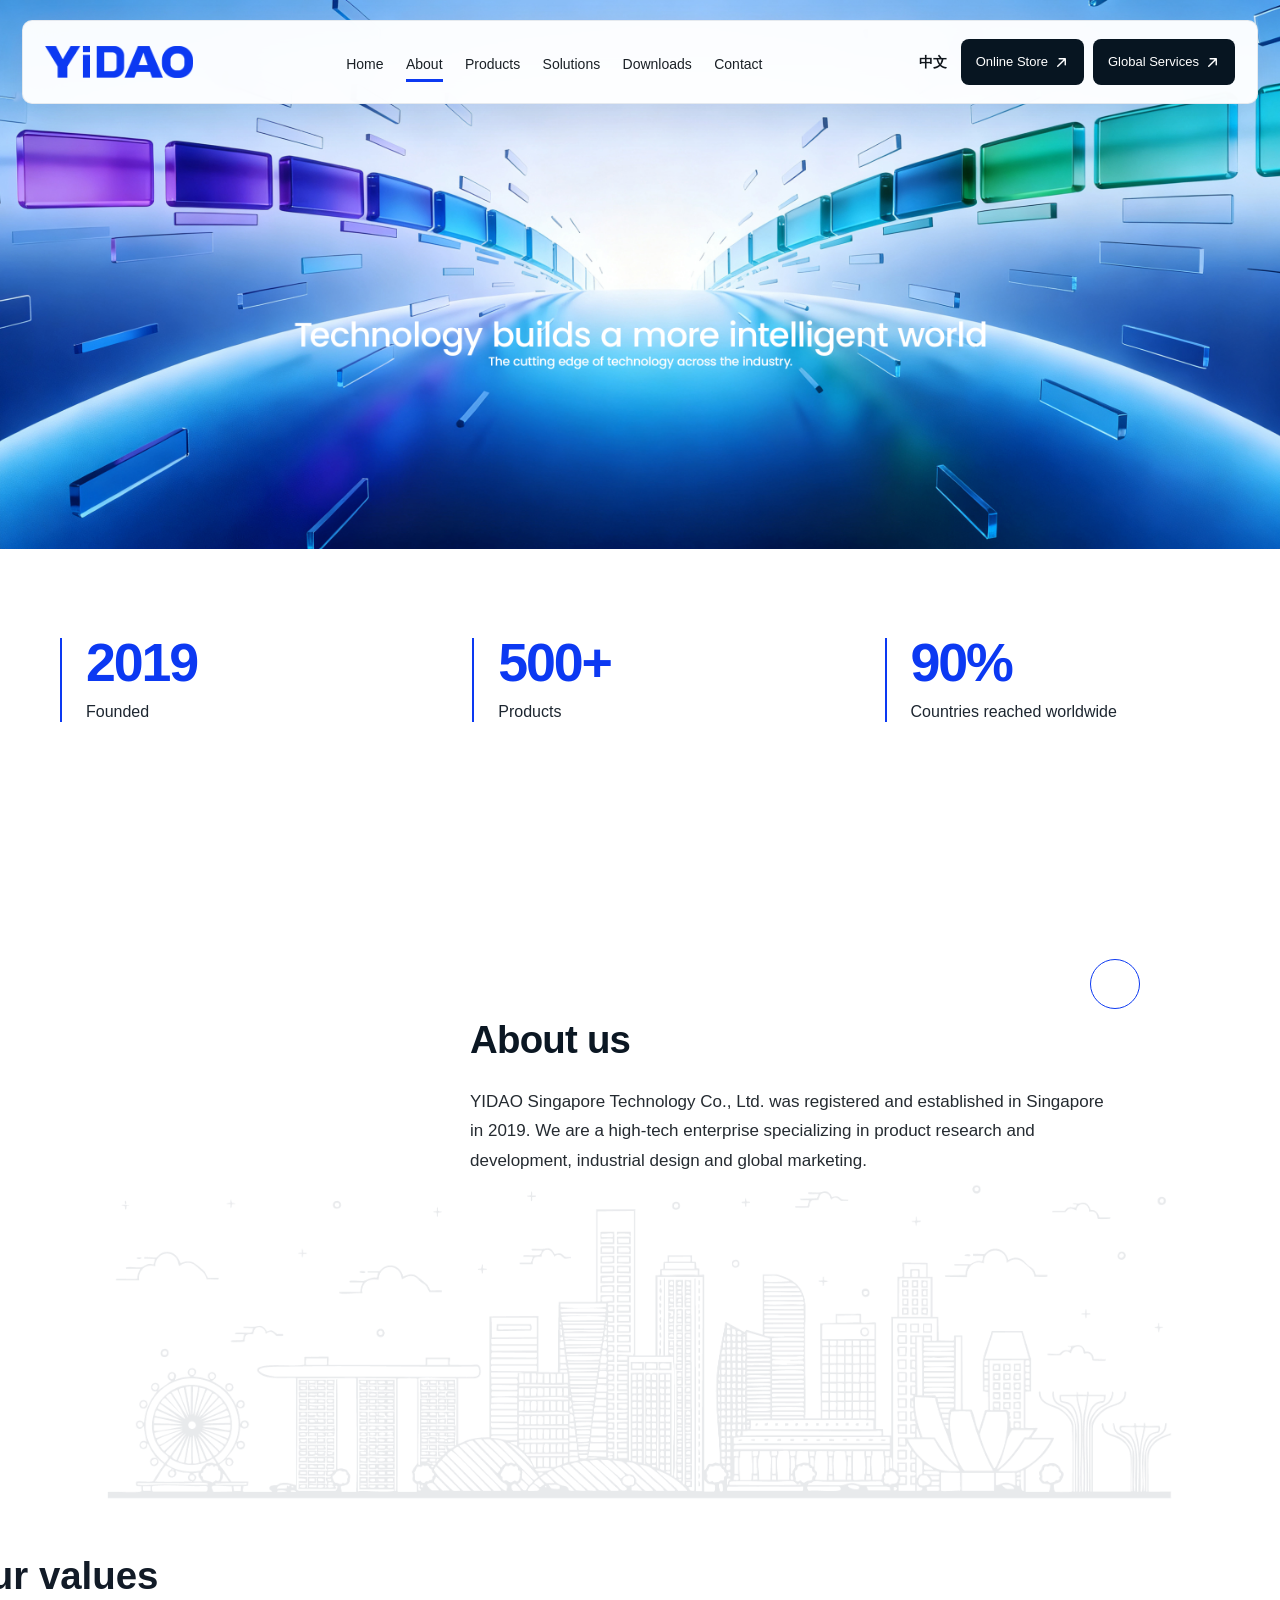
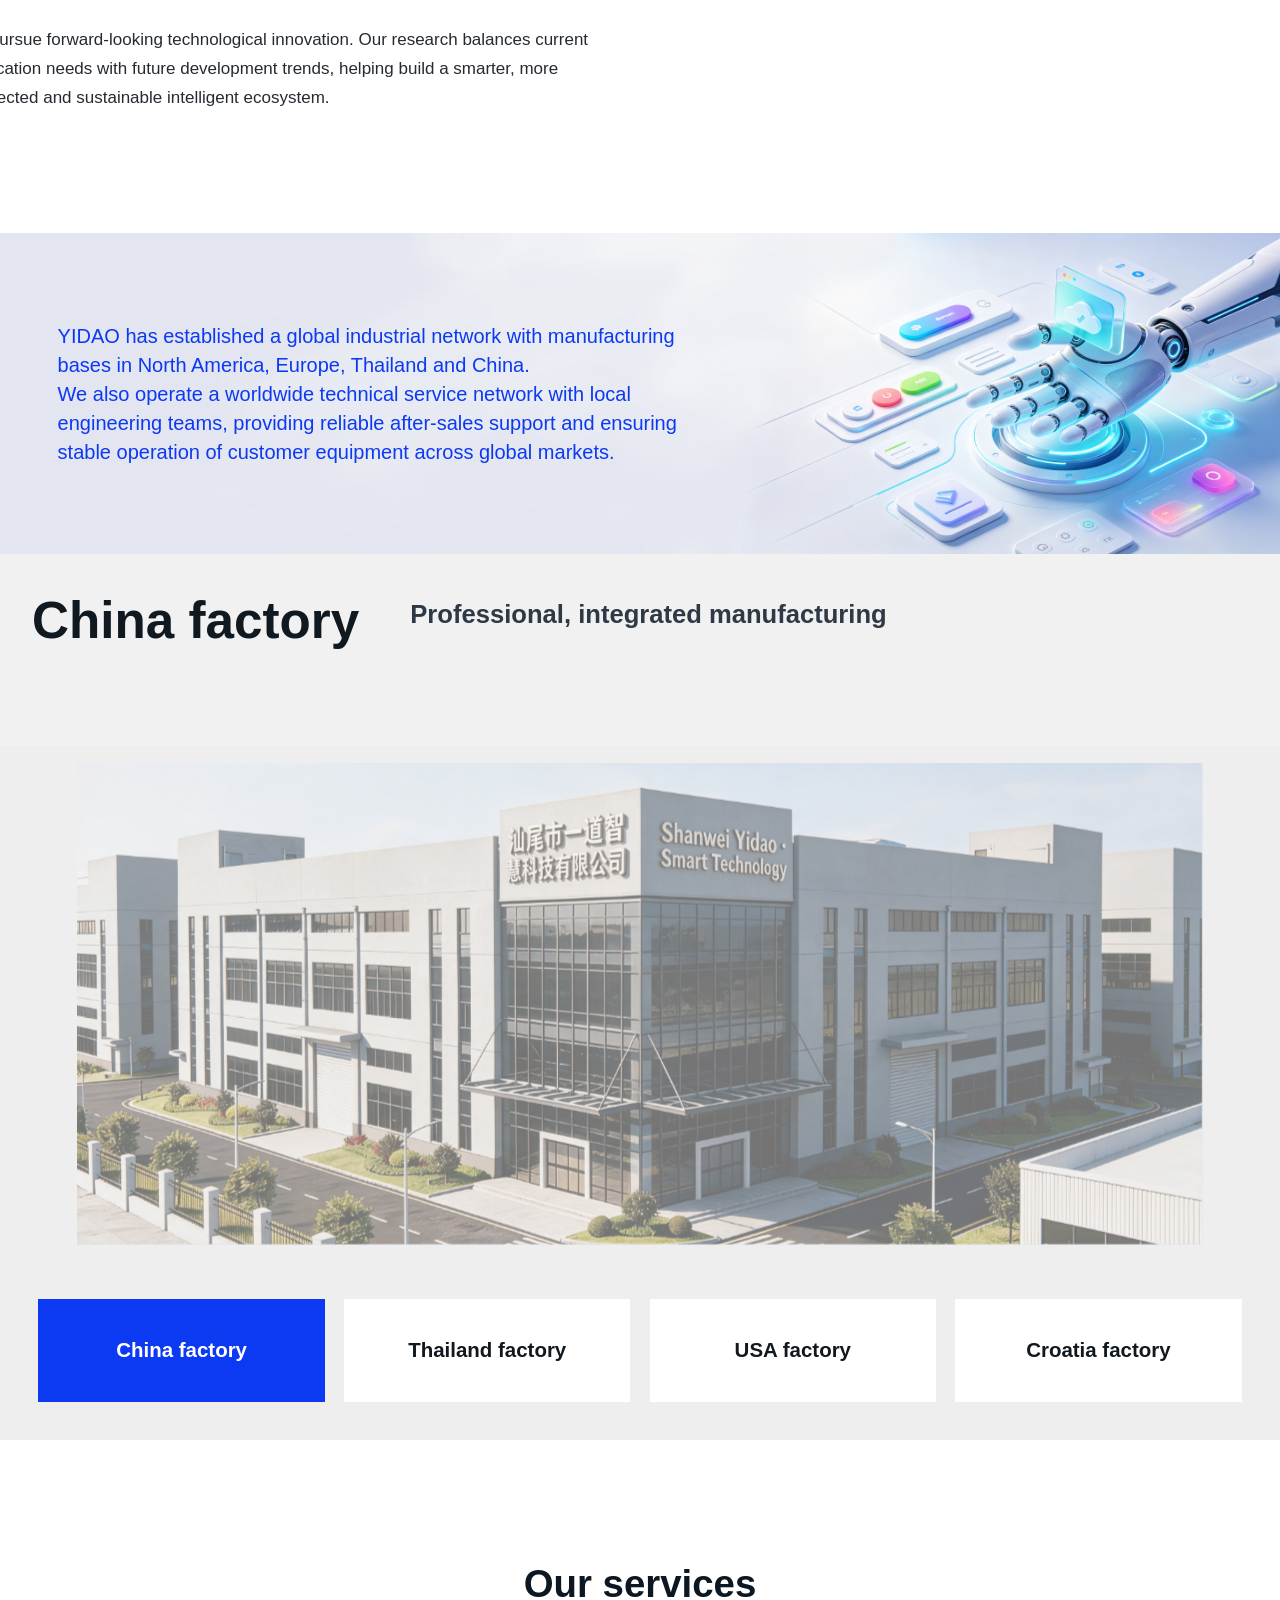
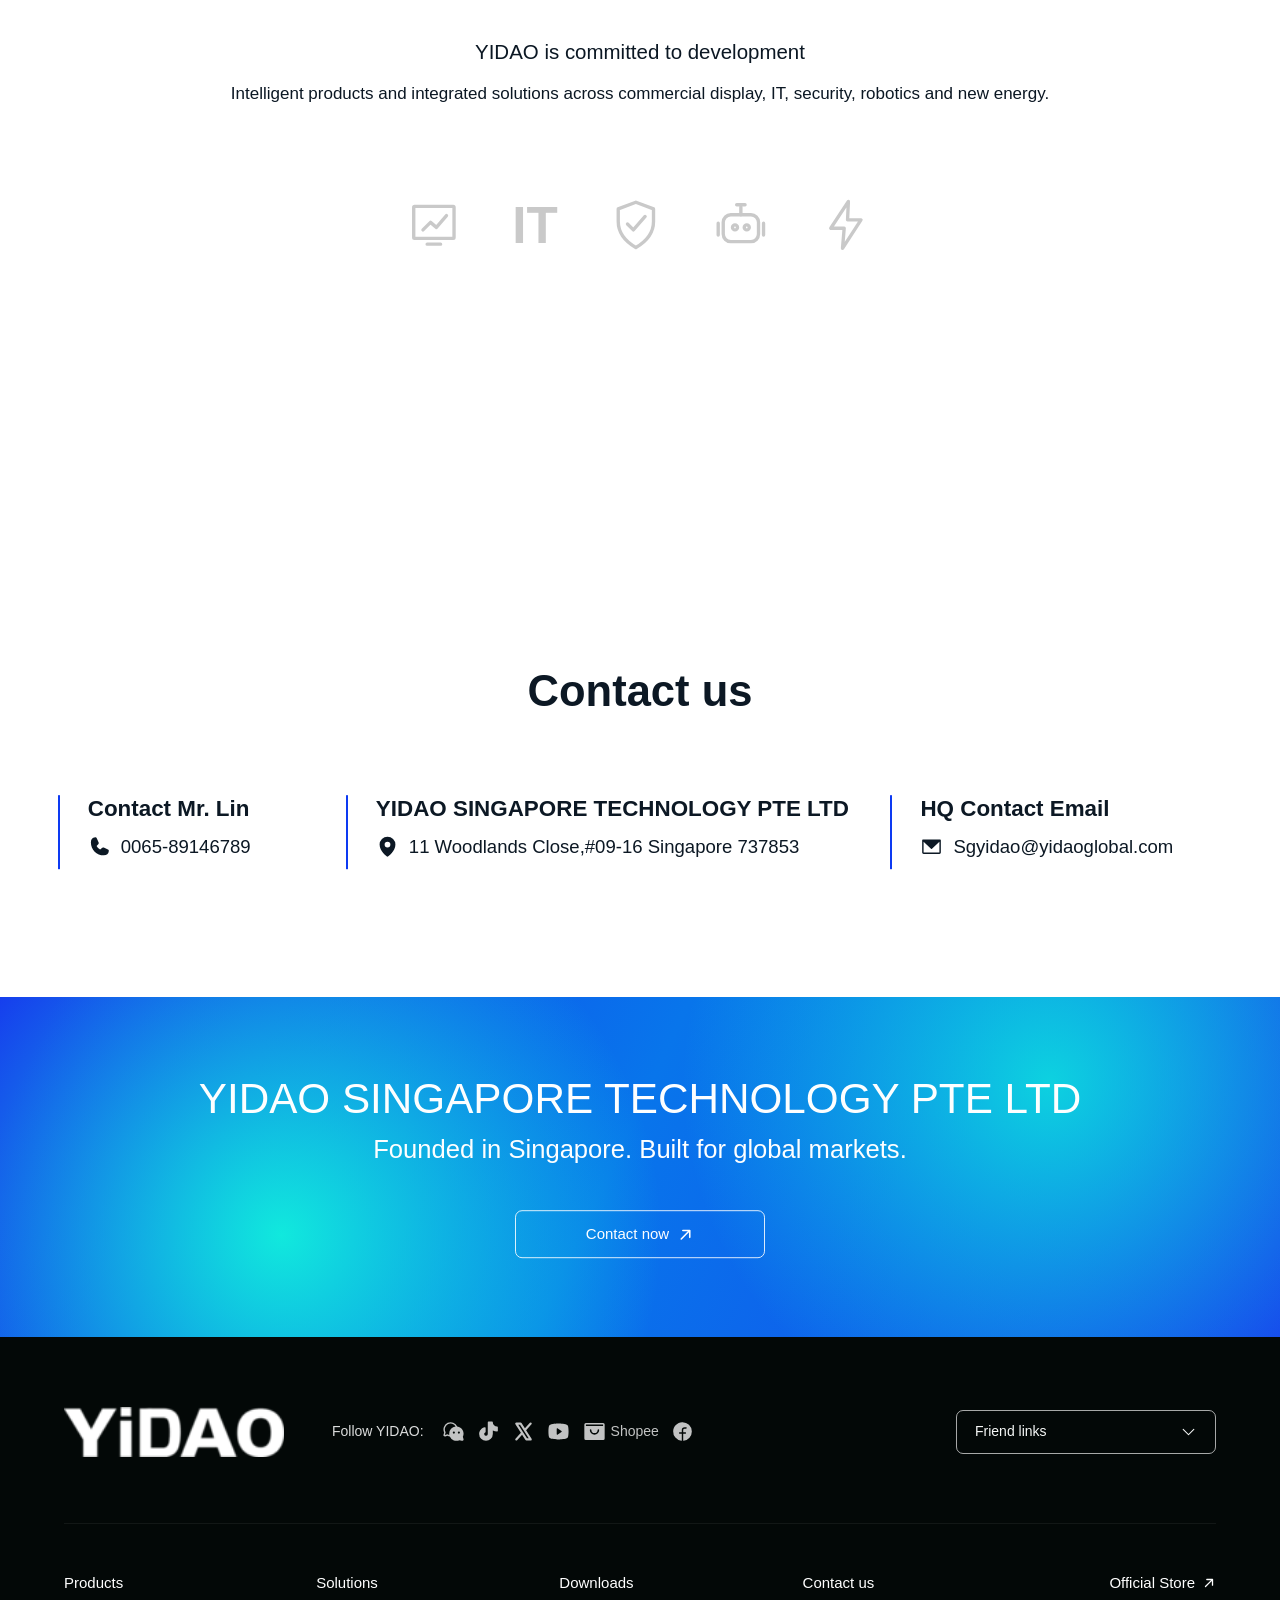
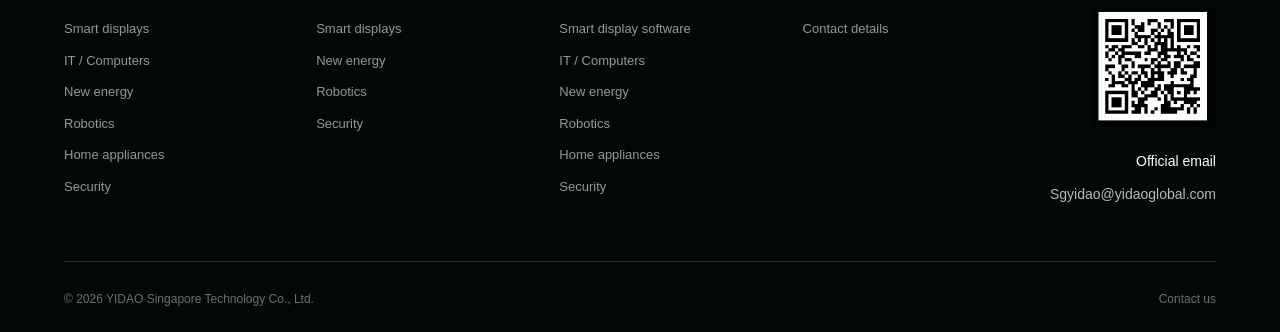
==== commit 9ef5111d: "Simplify about page sections" ====
--- a/about/index.html
+++ b/about/index.html
@@ -1,2 +1,2 @@
-<!DOCTYPE html><html lang="en"><head><meta charSet="utf-8"/><meta name="viewport" content="width=device-width, initial-scale=1"/><link rel="preload" as="image" href="/images/logo-blue.png"/><link rel="preload" as="image" href="/images/about/hero-en.jpg" fetchPriority="high"/><link rel="preload" as="image" href="/images/logo.png"/><link rel="preload" as="image" href="/images/footer-store-qr.png"/><link rel="stylesheet" href="/assets/index-C86hhT9v.css" data-rsc-css-href="/assets/index-C86hhT9v.css" data-precedence="vite-rsc/importer-resources"/><link rel="modulepreload" href="/assets/layout-segment-context-CiPny1Gc.js" crossorigin=""/><link rel="modulepreload" href="/assets/rolldown-runtime-S-ySWqyJ.js" crossorigin=""/><link rel="modulepreload" href="/assets/index-BY0QyY2t.js" crossorigin=""/><link rel="modulepreload" href="/assets/framework-CXnKph_e.js" crossorigin=""/><link rel="modulepreload" href="/assets/SitePage-BdDlaPBC.js" crossorigin=""/><link rel="modulepreload" href="/assets/query-D8Wk3mvj.js" crossorigin=""/><title>YIDAO | Technology Built for a Smarter World</title><meta name="description" content="YIDAO develops commercial display, IT, security, robotics, drone and renewable energy solutions for global markets."/><meta property="og:title" content="YIDAO | Technology Built for a Smarter World"/><meta property="og:description" content="YIDAO develops commercial display, IT, security, robotics, drone and renewable energy solutions for global markets."/><meta property="og:type" content="website"/><meta property="og:image" content="http://localhost:3000/og.png"/><meta property="og:image:width" content="1200"/><meta property="og:image:height" content="630"/><meta property="og:image:alt" content="YIDAO | Technology Built for a Smarter World"/><meta name="twitter:card" content="summary_large_image"/><meta name="twitter:title" content="YIDAO | Technology Built for a Smarter World"/><meta name="twitter:description" content="YIDAO develops commercial display, IT, security, robotics, drone and renewable energy solutions for global markets."/><meta name="twitter:image" content="http://localhost:3000/og.png"/><link rel="shortcut icon" href="/images/favicon.png"/><link rel="icon" href="/images/favicon.png"/><link rel="apple-touch-icon" href="/images/favicon.png"/><script>self.__VINEXT_RSC_PARAMS__={}</script><script>self.__VINEXT_RSC_NAV__={"pathname":"/about","searchParams":[]}</script><link rel="modulepreload" href="/assets/index-BY0QyY2t.js" />
-</head><body><main class="site-shell"><header class="site-header"><a href="/" class="brand" aria-label="YIDAO home"><img src="/images/logo-blue.png" alt="YIDAO"/></a><nav class="desktop-nav" aria-label="Main navigation"><a href="/">Home</a><a class="active" href="/about">About</a><div class="nav-product-item"><a class="product-trigger " href="/products">Products</a><section id="product-menu" class="product-menu" aria-label="Product categories"><div class="product-menu-grid"><div class="product-menu-group"><h2>Smart Display</h2><div><a href="/products/smart-display/advertising">Digital signage</a><a href="/products/smart-display/interactive-display">Interactive display</a><a href="/products/smart-display/meeting-display">Education &amp; meeting</a><a href="/products/smart-display/led-display">LED series</a><a href="/products/smart-display/video-wall">Video walls</a><a href="/products/smart-display/commercial-monitor">Commercial display &amp; monitoring</a><a href="/products">Multimedia devices</a></div></div><div class="product-menu-group"><h2>IT &amp; Computers</h2><div><a href="/products?category=it">All-in-one PCs</a><a href="/products?category=it">Tablet PCs</a><a href="/products?category=it">Laptops</a><a href="/products?category=it">Mini PCs</a><a href="/products?category=it">Design workstations</a></div></div><div class="product-menu-group"><h2>New Energy</h2><div><a href="/products?category=new-energy">Solar panels</a><a href="/products?category=new-energy">Inverters</a><a href="/products?category=new-energy">Energy storage</a><a href="/products?category=new-energy">Solar optimizers</a><a href="/products?category=new-energy">Charging systems</a></div></div><div class="product-menu-group"><h2>Robotics</h2><div><a href="/products?category=robotics">Service</a><a href="/products?category=robotics">Industrial</a><a href="/products?category=robotics">Logistics</a><a href="/products?category=robotics">Special-purpose</a><a href="/products?category=robotics">Humanoid robots</a></div></div><div class="product-menu-group"><h2>Security &amp; Surveillance</h2><div><a href="/products?category=security">Cameras</a><a href="/products?category=security">Routers</a><a href="/products?category=security">Recording equipment</a></div></div><div class="product-menu-group"><h2>Home Appliances</h2><div><a href="/products?category=home-appliances">Air conditioners</a><a href="/products?category=home-appliances">Refrigerators</a><a href="/products?category=home-appliances">Washing machines</a><a href="/products?category=home-appliances">Televisions</a></div></div></div></section></div><a href="/solutions">Solutions</a><a href="/downloads">Downloads</a><a href="/contact">Contact</a></nav><div class="header-actions"><button class="language-button" aria-label="Switch language">中文</button><a class="header-link" href="http://www.witdisplay.com/" target="_blank" rel="noreferrer">Online Store<!-- --> <svg xmlns="http://www.w3.org/2000/svg" width="1em" height="1em" fill="currentColor" viewBox="0 0 256 256"><path d="M204,64V168a12,12,0,0,1-24,0V93L72.49,200.49a12,12,0,0,1-17-17L163,76H88a12,12,0,0,1,0-24H192A12,12,0,0,1,204,64Z"></path></svg></a><a class="header-link services-link" href="/contact">Global Services<!-- --> <svg xmlns="http://www.w3.org/2000/svg" width="1em" height="1em" fill="currentColor" viewBox="0 0 256 256"><path d="M204,64V168a12,12,0,0,1-24,0V93L72.49,200.49a12,12,0,0,1-17-17L163,76H88a12,12,0,0,1,0-24H192A12,12,0,0,1,204,64Z"></path></svg></a><button class="menu-button" aria-expanded="false" aria-label="Toggle navigation"><svg xmlns="http://www.w3.org/2000/svg" width="1em" height="1em" fill="currentColor" viewBox="0 0 256 256"><path d="M224,128a8,8,0,0,1-8,8H40a8,8,0,0,1,0-16H216A8,8,0,0,1,224,128ZM40,72H216a8,8,0,0,0,0-16H40a8,8,0,0,0,0,16ZM216,184H40a8,8,0,0,0,0,16H216a8,8,0,0,0,0-16Z"></path></svg></button></div></header><section class="about-v2 page-main" id="about"><section class="about-v2-hero hero-visual"><img src="/images/about/hero-en.jpg" alt="Technology at the forefront of every industry" fetchPriority="high"/></section><div class="about-v2-overview"><section class="about-v2-stats reveal" aria-label="Company facts"><div><strong>2019</strong><span>Founded</span></div><div><strong>500+</strong><span>Products</span></div><div><strong>90%</strong><span>Countries reached worldwide</span></div></section><section class="about-v2-intro reveal"><div class="about-v2-intro-copy"><i class="about-v2-orbit about-v2-orbit-intro" aria-hidden="true"></i><h1>About us</h1><p>YIDAO Singapore Technology Co., Ltd. was registered and established in Singapore in 2019. We are a high-tech enterprise specializing in product research and development, industrial design and global marketing.</p></div></section><section class="about-v2-overview-values reveal"><i class="about-v2-orbit about-v2-orbit-values" aria-hidden="true"></i><h2>Our values</h2><p>We pursue forward-looking technological innovation. Our research balances current application needs with future development trends, helping build a smarter, more connected and sustainable intelligent ecosystem.</p></section></div><section class="about-v2-technology scale-media"><img src="/images/about/rd-office.jpg" alt="YIDAO research and data development environment" loading="lazy"/><div><h2>YIDAO independent research and development</h2><p>Intelligent products and integrated solutions across commercial display, IT, security, robotics and new energy.</p></div></section><section class="about-v2-values reveal"><img src="/images/about/global-layout.jpg" alt="YIDAO global industrial and service network" loading="lazy"/><div class="about-global-layout-copy"><p>YIDAO has established a global industrial network with manufacturing bases in North America, Europe, Thailand and China.</p><p>We also operate a worldwide technical service network with local engineering teams, providing reliable after-sales support and ensuring stable operation of customer equipment across global markets.</p></div></section><div class="about-yidao-divider" aria-label="YIDAO"><strong>YiDAO</strong></div><section class="about-v2-factories"><div class="about-factory-heading"><h2>China factory</h2><p>Professional, integrated manufacturing</p></div><div class="about-factory-stage scale-media"><img src="/images/about/factory-china.png" alt="China factory" loading="lazy"/></div><div class="about-factory-tabs" role="tablist"><button class="active" type="button" role="tab" aria-selected="true">China factory</button><button type="button" role="tab" aria-selected="false">Thailand factory</button><button type="button" role="tab" aria-selected="false">USA factory</button><button type="button" role="tab" aria-selected="false">Croatia factory</button></div></section><section class="about-v2-services reveal"><h2>Our services</h2><h3>YIDAO is committed to development</h3><p>Intelligent products and integrated solutions across commercial display, IT, security, robotics and new energy.</p><div class="about-service-icons" aria-hidden="true"><span><svg viewBox="0 0 64 64"><rect x="8" y="10" width="48" height="38" rx="1"></rect><path d="M19 38l9-9 7 6 12-14M24 55h16"></path></svg></span><span class="about-service-it">IT</span><span><svg viewBox="0 0 64 64"><path d="M32 5l21 8v15c0 15-9 24-21 31C20 52 11 43 11 28V13z"></path><path d="M22 31l7 7 14-16"></path></svg></span><span><svg viewBox="0 0 64 64"><rect x="11" y="20" width="42" height="32" rx="9"></rect><circle cx="25" cy="35" r="3"></circle><circle cx="39" cy="35" r="3"></circle><path d="M32 20V11M27 8h10M5 30v14M59 30v14"></path></svg></span><span><svg viewBox="0 0 64 64"><path d="M35 4L14 36h16l-2 24 22-34H34z"></path></svg></span></div></section><section class="about-v2-contact reveal"><h2>Contact us</h2><div><p><b>Contact Mr. Lin</b><a href="tel:+6589146789"><svg xmlns="http://www.w3.org/2000/svg" width="1em" height="1em" fill="currentColor" viewBox="0 0 256 256"><path d="M231.88,175.08A56.26,56.26,0,0,1,176,224C96.6,224,32,159.4,32,80A56.26,56.26,0,0,1,80.92,24.12a16,16,0,0,1,16.62,9.52l21.12,47.15,0,.12A16,16,0,0,1,117.39,96c-.18.27-.37.52-.57.77L96,121.45c7.49,15.22,23.41,31,38.83,38.51l24.34-20.71a8.12,8.12,0,0,1,.75-.56,16,16,0,0,1,15.17-1.4l.13.06,47.11,21.11A16,16,0,0,1,231.88,175.08Z"></path></svg>0065-89146789</a></p><p><b>YIDAO SINGAPORE TECHNOLOGY PTE LTD</b><span><svg xmlns="http://www.w3.org/2000/svg" width="1em" height="1em" fill="currentColor" viewBox="0 0 256 256"><path d="M128,16a88.1,88.1,0,0,0-88,88c0,75.3,80,132.17,83.41,134.55a8,8,0,0,0,9.18,0C136,236.17,216,179.3,216,104A88.1,88.1,0,0,0,128,16Zm0,56a32,32,0,1,1-32,32A32,32,0,0,1,128,72Z"></path></svg>11 Woodlands Close,#09-16 Singapore 737853</span></p><p><b>HQ Contact Email</b><a href="mailto:Sgyidao@yidaoglobal.com"><svg xmlns="http://www.w3.org/2000/svg" width="1em" height="1em" fill="currentColor" viewBox="0 0 256 256"><path d="M224,48H32a8,8,0,0,0-8,8V192a16,16,0,0,0,16,16H216a16,16,0,0,0,16-16V56A8,8,0,0,0,224,48Zm-8,144H40V74.19l82.59,75.71a8,8,0,0,0,10.82,0L216,74.19V192Z"></path></svg>Sgyidao@yidaoglobal.com</a></p></div></section><div class="contact-consult-banner about-v2-cta"><div class="reveal"><h2>YIDAO SINGAPORE TECHNOLOGY PTE LTD</h2><p>Founded in Singapore. Built for global markets.</p><a href="/contact">Contact now<svg xmlns="http://www.w3.org/2000/svg" width="1em" height="1em" fill="currentColor" viewBox="0 0 256 256"><path d="M204,64V168a12,12,0,0,1-24,0V93L72.49,200.49a12,12,0,0,1-17-17L163,76H88a12,12,0,0,1,0-24H192A12,12,0,0,1,204,64Z"></path></svg></a></div></div></section><footer class="site-footer" id="site-footer"><div class="footer-top"><a href="/" class="footer-brand" aria-label="YIDAO home"><img src="/images/logo.png" alt="YIDAO"/></a><div class="footer-follow"><span>Follow YIDAO:</span><div class="footer-socials" aria-label="YIDAO social platforms"><span title="WeChat"><svg xmlns="http://www.w3.org/2000/svg" width="1em" height="1em" fill="currentColor" viewBox="0 0 256 256"><path d="M232.07,186.76A80,80,0,0,0,169.58,72.59,80,80,0,1,0,23.93,138.76l-7.27,24.71a16,16,0,0,0,19.87,19.87l24.71-7.27a79,79,0,0,0,25.19,7.35,80,80,0,0,0,108.33,40.65l24.71,7.27a16,16,0,0,0,19.87-19.87ZM132,152a12,12,0,1,1,12-12A12,12,0,0,1,132,152Zm-52,0a80.32,80.32,0,0,0,1.3,14.3,63.45,63.45,0,0,1-15.49-5.85,8,8,0,0,0-6-.63L32,168l8.17-27.76a8,8,0,0,0-.63-6A64,64,0,0,1,151.68,72.43,80.12,80.12,0,0,0,80,152Zm108,0a12,12,0,1,1,12-12A12,12,0,0,1,188,152Z"></path></svg></span><span title="TikTok"><svg xmlns="http://www.w3.org/2000/svg" width="1em" height="1em" fill="currentColor" viewBox="0 0 256 256"><path d="M232,80v40a8,8,0,0,1-8,8,103.25,103.25,0,0,1-48-11.71V156a76,76,0,0,1-152,0c0-36.9,26.91-69.52,62.6-75.88A8,8,0,0,1,96,88v42.69a8,8,0,0,1-4.57,7.23A20,20,0,1,0,120,156V24a8,8,0,0,1,8-8h40a8,8,0,0,1,8,8,48.05,48.05,0,0,0,48,48A8,8,0,0,1,232,80Z"></path></svg></span><span title="X"><svg xmlns="http://www.w3.org/2000/svg" width="1em" height="1em" fill="currentColor" viewBox="0 0 256 256"><path d="M218.12,209.56l-61-95.8,59.72-65.69a12,12,0,0,0-17.76-16.14L143.81,92.77,106.12,33.56A12,12,0,0,0,96,28H48A12,12,0,0,0,37.88,46.44l61,95.8L39.12,207.93a12,12,0,1,0,17.76,16.14l55.31-60.84,37.69,59.21A12,12,0,0,0,160,228h48a12,12,0,0,0,10.12-18.44ZM166.59,204,69.86,52H89.41l96.73,152Z"></path></svg></span><span title="YouTube"><svg xmlns="http://www.w3.org/2000/svg" width="1em" height="1em" fill="currentColor" viewBox="0 0 256 256"><path d="M234.33,69.52a24,24,0,0,0-14.49-16.4C185.56,39.88,131,40,128,40s-57.56-.12-91.84,13.12a24,24,0,0,0-14.49,16.4C19.08,79.5,16,97.74,16,128s3.08,48.5,5.67,58.48a24,24,0,0,0,14.49,16.41C69,215.56,120.4,216,127.34,216h1.32c6.94,0,58.37-.44,91.18-13.11a24,24,0,0,0,14.49-16.41c2.59-10,5.67-28.22,5.67-58.48S236.92,79.5,234.33,69.52Zm-73.74,65-40,28A8,8,0,0,1,108,156V100a8,8,0,0,1,12.59-6.55l40,28a8,8,0,0,1,0,13.1Z"></path></svg></span><span class="shopee-mark" title="Shopee"><svg xmlns="http://www.w3.org/2000/svg" width="1em" height="1em" fill="currentColor" viewBox="0 0 256 256"><path d="M216,40H40A16,16,0,0,0,24,56V200a16,16,0,0,0,16,16H216a16,16,0,0,0,16-16V56A16,16,0,0,0,216,40ZM128,160a48.05,48.05,0,0,1-48-48,8,8,0,0,1,16,0,32,32,0,0,0,64,0,8,8,0,0,1,16,0A48.05,48.05,0,0,1,128,160ZM40,72V56H216V72Z"></path></svg><em>Shopee</em></span><span title="Facebook"><svg xmlns="http://www.w3.org/2000/svg" width="1em" height="1em" fill="currentColor" viewBox="0 0 256 256"><path d="M232,128a104.16,104.16,0,0,1-91.55,103.26,4,4,0,0,1-4.45-4V152h24a8,8,0,0,0,8-8.53,8.17,8.17,0,0,0-8.25-7.47H136V112a16,16,0,0,1,16-16h16a8,8,0,0,0,8-8.53A8.17,8.17,0,0,0,167.73,80H152a32,32,0,0,0-32,32v24H96a8,8,0,0,0-8,8.53A8.17,8.17,0,0,0,96.27,152H120v75.28a4,4,0,0,1-4.44,4A104.15,104.15,0,0,1,24.07,124.09c2-54,45.74-97.9,99.78-100A104.12,104.12,0,0,1,232,128Z"></path></svg></span></div></div><details class="footer-friend-links"><summary>Friend links<svg xmlns="http://www.w3.org/2000/svg" width="1em" height="1em" fill="currentColor" viewBox="0 0 256 256"><path d="M213.66,101.66l-80,80a8,8,0,0,1-11.32,0l-80-80A8,8,0,0,1,53.66,90.34L128,164.69l74.34-74.35a8,8,0,0,1,11.32,11.32Z"></path></svg></summary><div><a href="http://www.witdisplay.com/" target="_blank" rel="noreferrer">Official Store</a><a href="/contact">Global Services</a></div></details></div><div class="footer-links"><div><strong>Products</strong><a href="/products">Smart displays</a><a href="/products">IT / <!-- -->Computers</a><a href="/products">New energy</a><a href="/products">Robotics</a><a href="/products">Home appliances</a><a href="/products">Security</a></div><div><strong>Solutions</strong><a href="/solutions">Smart displays</a><a href="/solutions">New energy</a><a href="/solutions">Robotics</a><a href="/solutions">Security</a></div><div><strong>Downloads</strong><a href="/downloads">Smart display software</a><a href="/downloads">IT / <!-- -->Computers</a><a href="/downloads">New energy</a><a href="/downloads">Robotics</a><a href="/downloads">Home appliances</a><a href="/downloads">Security</a></div><div><strong>Contact us</strong><a href="/contact">Contact details</a></div><div class="footer-shop"><a href="http://www.witdisplay.com/" target="_blank" rel="noreferrer">Official Store<!-- --> <svg xmlns="http://www.w3.org/2000/svg" width="1em" height="1em" fill="currentColor" viewBox="0 0 256 256"><path d="M204,64V168a12,12,0,0,1-24,0V93L72.49,200.49a12,12,0,0,1-17-17L163,76H88a12,12,0,0,1,0-24H192A12,12,0,0,1,204,64Z"></path></svg></a><img src="/images/footer-store-qr.png" alt="Official store QR code"/><span>Official email</span><a href="mailto:Sgyidao@yidaoglobal.com">Sgyidao@yidaoglobal.com</a></div></div><div class="footer-bottom"><span>© <!-- -->2026<!-- --> YIDAO Singapore Technology Co., Ltd.</span><a href="/contact">Contact us</a></div></footer></main><script id="_R_">import("/assets/index-BY0QyY2t.js")</script></body></html><script>self.__VINEXT_RSC_CHUNKS__=self.__VINEXT_RSC_CHUNKS__||[];self.__VINEXT_RSC_CHUNKS__.push("2:I[\"8c0f216c4604\",[],\"Children\",1]\n3:I[\"15c18cfaeeff\",[],\"LayoutSegmentProvider\",1]\n4:I[\"8c0f216c4604\",[],\"Slot\",1]\n5:I[\"593f344dc510\",[],\"RedirectBoundary\",1]\n:HL[\"/assets/index-C86hhT9v.css\",\"style\"]\n")</script><script>self.__VINEXT_RSC_CHUNKS__=self.__VINEXT_RSC_CHUNKS__||[];self.__VINEXT_RSC_CHUNKS__.push("0:{\"__route\":\"route:/about\",\"__interceptionContext\":null,\"__layoutIds\":[\"layout:/\"],\"__rootLayout\":\"/\",\"page:/about\":\"$L1\",\"layout:/\":[[[[\"$\",\"link\",\"css:/assets/index-C86hhT9v.css\",{\"rel\":\"stylesheet\",\"precedence\":\"vite-rsc/importer-resources\",\"href\":\"/assets/index-C86hhT9v.css\",\"data-rsc-css-href\":\"/assets/index-C86hhT9v.css\"}],\"$undefined\"],[\"$\",\"html\",null,{\"lang\":\"en\",\"children\":[\"$\",\"body\",null,{\"children\":[\"$\",\"$L2\",null,{}]}]}]],null],\"route:/about\":[[[\"$\",\"meta\",null,{\"charSet\":\"utf-8\"}],[[\"$\",\"title\",\"0\",{\"children\":\"YIDAO | Technology Built for a Smarter World\"}],[\"$\",\"meta\",\"1\",{\"name\":\"description\",\"content\":\"YIDAO develops commercial display, IT, security, robotics, drone and renewable energy solutions for global markets.\"}],[\"$\",\"meta\",\"2\",{\"property\":\"og:title\",\"content\":\"YIDAO | Technology Built for a Smarter World\"}],[\"$\",\"meta\",\"3\",{\"property\":\"og:description\",\"content\":\"YIDAO develops commercial display, IT, security, robotics, drone and renewable energy solutions for global markets.\"}],[\"$\",\"meta\",\"4\",{\"property\":\"og:type\",\"content\":\"website\"}],[\"$\",\"meta\",\"5\",{\"property\":\"og:image\",\"content\":\"http://localhost:3000/og.png\"}],[\"$\",\"meta\",\"6\",{\"property\":\"og:image:width\",\"content\":\"1200\"}],[\"$\",\"meta\",\"7\",{\"property\":\"og:image:height\",\"content\":\"630\"}],[\"$\",\"meta\",\"8\",{\"property\":\"og:image:alt\",\"content\":\"YIDAO | Technology Built for a Smarter World\"}],[\"$\",\"meta\",\"9\",{\"name\":\"twitter:card\",\"content\":\"summary_large_image\"}],[\"$\",\"meta\",\"10\",{\"name\":\"twitter:title\",\"content\":\"YIDAO | Technology Built for a Smarter World\"}],[\"$\",\"meta\",\"11\",{\"name\":\"twitter:description\",\"content\":\"YIDAO develops commercial display, IT, security, robotics, drone and renewable energy solutions for global markets.\"}],[\"$\",\"meta\",\"12\",{\"name\":\"twitter:image\",\"content\":\"http://localhost:3000/og.png\"}],[\"$\",\"link\",\"13\",{\"rel\":\"shortcut icon\",\"href\":\"/images/favicon.png\"}],[\"$\",\"link\",\"14\",{\"rel\":\"icon\",\"href\":\"/images/favicon.png\"}],[\"$\",\"link\",\"15\",{\"rel\":\"apple-touch-icon\",\"href\":\"/images/favicon.png\"}]],[[\"$\",\"meta\",\"0\",{\"name\":\"viewport\",\"content\":\"width=device-width, initial-scale=1\"}]]],[\"$\",\"$L3\",null,{\"segmentMap\":{\"children\":[\"about\"]},\"children\":[\"$\",\"$L4\",null,{\"id\":\"layout:/\",\"parallelSlots\":\"$undefined\",\"children\":[\"$\",\"$L5\",null,{\"children\":[\"$\",\"$L3\",null,{\"segmentMap\":{\"children\":[]},\"children\":[\"$\",\"$L4\",null,{\"id\":\"page:/about\"}]}]}]}]}]],\"__layoutFlags\":{\"layout:/\":\"s\"},\"__artifactCompatibility\":{\"schemaVersion\":1,\"graphVersion\":\"app-route-graph:pxgtdg7iy2mv\",\"deploymentVersion\":\"2a9ccb00-c38c-4aec-86de-0ffdd4a88d73\",\"appElementsSchemaVersion\":1,\"rscPayloadSchemaVersion\":1,\"rootBoundaryId\":\"/\",\"renderEpoch\":null}}\n")</script><script>self.__VINEXT_RSC_CHUNKS__=self.__VINEXT_RSC_CHUNKS__||[];self.__VINEXT_RSC_CHUNKS__.push("6:I[\"a4d926745d1f\",[],\"default\",1]\n1:[\"$\",\"$L6\",null,{\"page\":\"about\"}]\n")</script><script>self.__VINEXT_RSC_DONE__=true</script>+<!DOCTYPE html><html lang="en"><head><meta charSet="utf-8"/><meta name="viewport" content="width=device-width, initial-scale=1"/><link rel="preload" as="image" href="/images/logo-blue.png"/><link rel="preload" as="image" href="/images/about/hero-en.jpg" fetchPriority="high"/><link rel="preload" as="image" href="/images/logo.png"/><link rel="preload" as="image" href="/images/footer-store-qr.png"/><link rel="stylesheet" href="/assets/index-C86hhT9v.css" data-rsc-css-href="/assets/index-C86hhT9v.css" data-precedence="vite-rsc/importer-resources"/><link rel="modulepreload" href="/assets/layout-segment-context-CgNPtjvP.js" crossorigin=""/><link rel="modulepreload" href="/assets/rolldown-runtime-S-ySWqyJ.js" crossorigin=""/><link rel="modulepreload" href="/assets/index-DMRRuj60.js" crossorigin=""/><link rel="modulepreload" href="/assets/framework-CXnKph_e.js" crossorigin=""/><link rel="modulepreload" href="/assets/SitePage-B2BuzMnp.js" crossorigin=""/><link rel="modulepreload" href="/assets/query-D8Wk3mvj.js" crossorigin=""/><title>YIDAO | Technology Built for a Smarter World</title><meta name="description" content="YIDAO develops commercial display, IT, security, robotics, drone and renewable energy solutions for global markets."/><meta property="og:title" content="YIDAO | Technology Built for a Smarter World"/><meta property="og:description" content="YIDAO develops commercial display, IT, security, robotics, drone and renewable energy solutions for global markets."/><meta property="og:type" content="website"/><meta property="og:image" content="http://localhost:3000/og.png"/><meta property="og:image:width" content="1200"/><meta property="og:image:height" content="630"/><meta property="og:image:alt" content="YIDAO | Technology Built for a Smarter World"/><meta name="twitter:card" content="summary_large_image"/><meta name="twitter:title" content="YIDAO | Technology Built for a Smarter World"/><meta name="twitter:description" content="YIDAO develops commercial display, IT, security, robotics, drone and renewable energy solutions for global markets."/><meta name="twitter:image" content="http://localhost:3000/og.png"/><link rel="shortcut icon" href="/images/favicon.png"/><link rel="icon" href="/images/favicon.png"/><link rel="apple-touch-icon" href="/images/favicon.png"/><script>self.__VINEXT_RSC_PARAMS__={}</script><script>self.__VINEXT_RSC_NAV__={"pathname":"/about","searchParams":[]}</script><link rel="modulepreload" href="/assets/index-DMRRuj60.js" />
+</head><body><main class="site-shell"><header class="site-header"><a href="/" class="brand" aria-label="YIDAO home"><img src="/images/logo-blue.png" alt="YIDAO"/></a><nav class="desktop-nav" aria-label="Main navigation"><a href="/">Home</a><a class="active" href="/about">About</a><div class="nav-product-item"><a class="product-trigger " href="/products">Products</a><section id="product-menu" class="product-menu" aria-label="Product categories"><div class="product-menu-grid"><div class="product-menu-group"><h2>Smart Display</h2><div><a href="/products/smart-display/advertising">Digital signage</a><a href="/products/smart-display/interactive-display">Interactive display</a><a href="/products/smart-display/meeting-display">Education &amp; meeting</a><a href="/products/smart-display/led-display">LED series</a><a href="/products/smart-display/video-wall">Video walls</a><a href="/products/smart-display/commercial-monitor">Commercial display &amp; monitoring</a><a href="/products">Multimedia devices</a></div></div><div class="product-menu-group"><h2>IT &amp; Computers</h2><div><a href="/products?category=it">All-in-one PCs</a><a href="/products?category=it">Tablet PCs</a><a href="/products?category=it">Laptops</a><a href="/products?category=it">Mini PCs</a><a href="/products?category=it">Design workstations</a></div></div><div class="product-menu-group"><h2>New Energy</h2><div><a href="/products?category=new-energy">Solar panels</a><a href="/products?category=new-energy">Inverters</a><a href="/products?category=new-energy">Energy storage</a><a href="/products?category=new-energy">Solar optimizers</a><a href="/products?category=new-energy">Charging systems</a></div></div><div class="product-menu-group"><h2>Robotics</h2><div><a href="/products?category=robotics">Service</a><a href="/products?category=robotics">Industrial</a><a href="/products?category=robotics">Logistics</a><a href="/products?category=robotics">Special-purpose</a><a href="/products?category=robotics">Humanoid robots</a></div></div><div class="product-menu-group"><h2>Security &amp; Surveillance</h2><div><a href="/products?category=security">Cameras</a><a href="/products?category=security">Routers</a><a href="/products?category=security">Recording equipment</a></div></div><div class="product-menu-group"><h2>Home Appliances</h2><div><a href="/products?category=home-appliances">Air conditioners</a><a href="/products?category=home-appliances">Refrigerators</a><a href="/products?category=home-appliances">Washing machines</a><a href="/products?category=home-appliances">Televisions</a></div></div></div></section></div><a href="/solutions">Solutions</a><a href="/downloads">Downloads</a><a href="/contact">Contact</a></nav><div class="header-actions"><button class="language-button" aria-label="Switch language">中文</button><a class="header-link" href="http://www.witdisplay.com/" target="_blank" rel="noreferrer">Online Store<!-- --> <svg xmlns="http://www.w3.org/2000/svg" width="1em" height="1em" fill="currentColor" viewBox="0 0 256 256"><path d="M204,64V168a12,12,0,0,1-24,0V93L72.49,200.49a12,12,0,0,1-17-17L163,76H88a12,12,0,0,1,0-24H192A12,12,0,0,1,204,64Z"></path></svg></a><a class="header-link services-link" href="/contact">Global Services<!-- --> <svg xmlns="http://www.w3.org/2000/svg" width="1em" height="1em" fill="currentColor" viewBox="0 0 256 256"><path d="M204,64V168a12,12,0,0,1-24,0V93L72.49,200.49a12,12,0,0,1-17-17L163,76H88a12,12,0,0,1,0-24H192A12,12,0,0,1,204,64Z"></path></svg></a><button class="menu-button" aria-expanded="false" aria-label="Toggle navigation"><svg xmlns="http://www.w3.org/2000/svg" width="1em" height="1em" fill="currentColor" viewBox="0 0 256 256"><path d="M224,128a8,8,0,0,1-8,8H40a8,8,0,0,1,0-16H216A8,8,0,0,1,224,128ZM40,72H216a8,8,0,0,0,0-16H40a8,8,0,0,0,0,16ZM216,184H40a8,8,0,0,0,0,16H216a8,8,0,0,0,0-16Z"></path></svg></button></div></header><section class="about-v2 page-main" id="about"><section class="about-v2-hero hero-visual"><img src="/images/about/hero-en.jpg" alt="Technology at the forefront of every industry" fetchPriority="high"/></section><div class="about-v2-overview"><section class="about-v2-stats reveal" aria-label="Company facts"><div><strong>2019</strong><span>Founded</span></div><div><strong>500+</strong><span>Products</span></div><div><strong>90%</strong><span>Countries reached worldwide</span></div></section><section class="about-v2-intro reveal"><div class="about-v2-intro-copy"><i class="about-v2-orbit about-v2-orbit-intro" aria-hidden="true"></i><h1>About us</h1><p>YIDAO Singapore Technology Co., Ltd. was registered and established in Singapore in 2019. We are a high-tech enterprise specializing in product research and development, industrial design and global marketing.</p></div></section><section class="about-v2-overview-values reveal"><i class="about-v2-orbit about-v2-orbit-values" aria-hidden="true"></i><h2>Our values</h2><p>We pursue forward-looking technological innovation. Our research balances current application needs with future development trends, helping build a smarter, more connected and sustainable intelligent ecosystem.</p></section></div><section class="about-v2-values reveal"><img src="/images/about/global-layout.jpg" alt="YIDAO global industrial and service network" loading="lazy"/><div class="about-global-layout-copy"><p>YIDAO has established a global industrial network with manufacturing bases in North America, Europe, Thailand and China.</p><p>We also operate a worldwide technical service network with local engineering teams, providing reliable after-sales support and ensuring stable operation of customer equipment across global markets.</p></div></section><section class="about-v2-factories"><div class="about-factory-heading"><h2>China factory</h2><p>Professional, integrated manufacturing</p></div><div class="about-factory-stage scale-media"><img src="/images/about/factory-china.png" alt="China factory" loading="lazy"/></div><div class="about-factory-tabs" role="tablist"><button class="active" type="button" role="tab" aria-selected="true">China factory</button><button type="button" role="tab" aria-selected="false">Thailand factory</button><button type="button" role="tab" aria-selected="false">USA factory</button><button type="button" role="tab" aria-selected="false">Croatia factory</button></div></section><section class="about-v2-services reveal"><h2>Our services</h2><h3>YIDAO is committed to development</h3><p>Intelligent products and integrated solutions across commercial display, IT, security, robotics and new energy.</p><div class="about-service-icons" aria-hidden="true"><span><svg viewBox="0 0 64 64"><rect x="8" y="10" width="48" height="38" rx="1"></rect><path d="M19 38l9-9 7 6 12-14M24 55h16"></path></svg></span><span class="about-service-it">IT</span><span><svg viewBox="0 0 64 64"><path d="M32 5l21 8v15c0 15-9 24-21 31C20 52 11 43 11 28V13z"></path><path d="M22 31l7 7 14-16"></path></svg></span><span><svg viewBox="0 0 64 64"><rect x="11" y="20" width="42" height="32" rx="9"></rect><circle cx="25" cy="35" r="3"></circle><circle cx="39" cy="35" r="3"></circle><path d="M32 20V11M27 8h10M5 30v14M59 30v14"></path></svg></span><span><svg viewBox="0 0 64 64"><path d="M35 4L14 36h16l-2 24 22-34H34z"></path></svg></span></div></section><section class="about-v2-contact reveal"><h2>Contact us</h2><div><p><b>Contact Mr. Lin</b><a href="tel:+6589146789"><svg xmlns="http://www.w3.org/2000/svg" width="1em" height="1em" fill="currentColor" viewBox="0 0 256 256"><path d="M231.88,175.08A56.26,56.26,0,0,1,176,224C96.6,224,32,159.4,32,80A56.26,56.26,0,0,1,80.92,24.12a16,16,0,0,1,16.62,9.52l21.12,47.15,0,.12A16,16,0,0,1,117.39,96c-.18.27-.37.52-.57.77L96,121.45c7.49,15.22,23.41,31,38.83,38.51l24.34-20.71a8.12,8.12,0,0,1,.75-.56,16,16,0,0,1,15.17-1.4l.13.06,47.11,21.11A16,16,0,0,1,231.88,175.08Z"></path></svg>0065-89146789</a></p><p><b>YIDAO SINGAPORE TECHNOLOGY PTE LTD</b><span><svg xmlns="http://www.w3.org/2000/svg" width="1em" height="1em" fill="currentColor" viewBox="0 0 256 256"><path d="M128,16a88.1,88.1,0,0,0-88,88c0,75.3,80,132.17,83.41,134.55a8,8,0,0,0,9.18,0C136,236.17,216,179.3,216,104A88.1,88.1,0,0,0,128,16Zm0,56a32,32,0,1,1-32,32A32,32,0,0,1,128,72Z"></path></svg>11 Woodlands Close,#09-16 Singapore 737853</span></p><p><b>HQ Contact Email</b><a href="mailto:Sgyidao@yidaoglobal.com"><svg xmlns="http://www.w3.org/2000/svg" width="1em" height="1em" fill="currentColor" viewBox="0 0 256 256"><path d="M224,48H32a8,8,0,0,0-8,8V192a16,16,0,0,0,16,16H216a16,16,0,0,0,16-16V56A8,8,0,0,0,224,48Zm-8,144H40V74.19l82.59,75.71a8,8,0,0,0,10.82,0L216,74.19V192Z"></path></svg>Sgyidao@yidaoglobal.com</a></p></div></section><div class="contact-consult-banner about-v2-cta"><div class="reveal"><h2>YIDAO SINGAPORE TECHNOLOGY PTE LTD</h2><p>Founded in Singapore. Built for global markets.</p><a href="/contact">Contact now<svg xmlns="http://www.w3.org/2000/svg" width="1em" height="1em" fill="currentColor" viewBox="0 0 256 256"><path d="M204,64V168a12,12,0,0,1-24,0V93L72.49,200.49a12,12,0,0,1-17-17L163,76H88a12,12,0,0,1,0-24H192A12,12,0,0,1,204,64Z"></path></svg></a></div></div></section><footer class="site-footer" id="site-footer"><div class="footer-top"><a href="/" class="footer-brand" aria-label="YIDAO home"><img src="/images/logo.png" alt="YIDAO"/></a><div class="footer-follow"><span>Follow YIDAO:</span><div class="footer-socials" aria-label="YIDAO social platforms"><span title="WeChat"><svg xmlns="http://www.w3.org/2000/svg" width="1em" height="1em" fill="currentColor" viewBox="0 0 256 256"><path d="M232.07,186.76A80,80,0,0,0,169.58,72.59,80,80,0,1,0,23.93,138.76l-7.27,24.71a16,16,0,0,0,19.87,19.87l24.71-7.27a79,79,0,0,0,25.19,7.35,80,80,0,0,0,108.33,40.65l24.71,7.27a16,16,0,0,0,19.87-19.87ZM132,152a12,12,0,1,1,12-12A12,12,0,0,1,132,152Zm-52,0a80.32,80.32,0,0,0,1.3,14.3,63.45,63.45,0,0,1-15.49-5.85,8,8,0,0,0-6-.63L32,168l8.17-27.76a8,8,0,0,0-.63-6A64,64,0,0,1,151.68,72.43,80.12,80.12,0,0,0,80,152Zm108,0a12,12,0,1,1,12-12A12,12,0,0,1,188,152Z"></path></svg></span><span title="TikTok"><svg xmlns="http://www.w3.org/2000/svg" width="1em" height="1em" fill="currentColor" viewBox="0 0 256 256"><path d="M232,80v40a8,8,0,0,1-8,8,103.25,103.25,0,0,1-48-11.71V156a76,76,0,0,1-152,0c0-36.9,26.91-69.52,62.6-75.88A8,8,0,0,1,96,88v42.69a8,8,0,0,1-4.57,7.23A20,20,0,1,0,120,156V24a8,8,0,0,1,8-8h40a8,8,0,0,1,8,8,48.05,48.05,0,0,0,48,48A8,8,0,0,1,232,80Z"></path></svg></span><span title="X"><svg xmlns="http://www.w3.org/2000/svg" width="1em" height="1em" fill="currentColor" viewBox="0 0 256 256"><path d="M218.12,209.56l-61-95.8,59.72-65.69a12,12,0,0,0-17.76-16.14L143.81,92.77,106.12,33.56A12,12,0,0,0,96,28H48A12,12,0,0,0,37.88,46.44l61,95.8L39.12,207.93a12,12,0,1,0,17.76,16.14l55.31-60.84,37.69,59.21A12,12,0,0,0,160,228h48a12,12,0,0,0,10.12-18.44ZM166.59,204,69.86,52H89.41l96.73,152Z"></path></svg></span><span title="YouTube"><svg xmlns="http://www.w3.org/2000/svg" width="1em" height="1em" fill="currentColor" viewBox="0 0 256 256"><path d="M234.33,69.52a24,24,0,0,0-14.49-16.4C185.56,39.88,131,40,128,40s-57.56-.12-91.84,13.12a24,24,0,0,0-14.49,16.4C19.08,79.5,16,97.74,16,128s3.08,48.5,5.67,58.48a24,24,0,0,0,14.49,16.41C69,215.56,120.4,216,127.34,216h1.32c6.94,0,58.37-.44,91.18-13.11a24,24,0,0,0,14.49-16.41c2.59-10,5.67-28.22,5.67-58.48S236.92,79.5,234.33,69.52Zm-73.74,65-40,28A8,8,0,0,1,108,156V100a8,8,0,0,1,12.59-6.55l40,28a8,8,0,0,1,0,13.1Z"></path></svg></span><span class="shopee-mark" title="Shopee"><svg xmlns="http://www.w3.org/2000/svg" width="1em" height="1em" fill="currentColor" viewBox="0 0 256 256"><path d="M216,40H40A16,16,0,0,0,24,56V200a16,16,0,0,0,16,16H216a16,16,0,0,0,16-16V56A16,16,0,0,0,216,40ZM128,160a48.05,48.05,0,0,1-48-48,8,8,0,0,1,16,0,32,32,0,0,0,64,0,8,8,0,0,1,16,0A48.05,48.05,0,0,1,128,160ZM40,72V56H216V72Z"></path></svg><em>Shopee</em></span><span title="Facebook"><svg xmlns="http://www.w3.org/2000/svg" width="1em" height="1em" fill="currentColor" viewBox="0 0 256 256"><path d="M232,128a104.16,104.16,0,0,1-91.55,103.26,4,4,0,0,1-4.45-4V152h24a8,8,0,0,0,8-8.53,8.17,8.17,0,0,0-8.25-7.47H136V112a16,16,0,0,1,16-16h16a8,8,0,0,0,8-8.53A8.17,8.17,0,0,0,167.73,80H152a32,32,0,0,0-32,32v24H96a8,8,0,0,0-8,8.53A8.17,8.17,0,0,0,96.27,152H120v75.28a4,4,0,0,1-4.44,4A104.15,104.15,0,0,1,24.07,124.09c2-54,45.74-97.9,99.78-100A104.12,104.12,0,0,1,232,128Z"></path></svg></span></div></div><details class="footer-friend-links"><summary>Friend links<svg xmlns="http://www.w3.org/2000/svg" width="1em" height="1em" fill="currentColor" viewBox="0 0 256 256"><path d="M213.66,101.66l-80,80a8,8,0,0,1-11.32,0l-80-80A8,8,0,0,1,53.66,90.34L128,164.69l74.34-74.35a8,8,0,0,1,11.32,11.32Z"></path></svg></summary><div><a href="http://www.witdisplay.com/" target="_blank" rel="noreferrer">Official Store</a><a href="/contact">Global Services</a></div></details></div><div class="footer-links"><div><strong>Products</strong><a href="/products">Smart displays</a><a href="/products">IT / <!-- -->Computers</a><a href="/products">New energy</a><a href="/products">Robotics</a><a href="/products">Home appliances</a><a href="/products">Security</a></div><div><strong>Solutions</strong><a href="/solutions">Smart displays</a><a href="/solutions">New energy</a><a href="/solutions">Robotics</a><a href="/solutions">Security</a></div><div><strong>Downloads</strong><a href="/downloads">Smart display software</a><a href="/downloads">IT / <!-- -->Computers</a><a href="/downloads">New energy</a><a href="/downloads">Robotics</a><a href="/downloads">Home appliances</a><a href="/downloads">Security</a></div><div><strong>Contact us</strong><a href="/contact">Contact details</a></div><div class="footer-shop"><a href="http://www.witdisplay.com/" target="_blank" rel="noreferrer">Official Store<!-- --> <svg xmlns="http://www.w3.org/2000/svg" width="1em" height="1em" fill="currentColor" viewBox="0 0 256 256"><path d="M204,64V168a12,12,0,0,1-24,0V93L72.49,200.49a12,12,0,0,1-17-17L163,76H88a12,12,0,0,1,0-24H192A12,12,0,0,1,204,64Z"></path></svg></a><img src="/images/footer-store-qr.png" alt="Official store QR code"/><span>Official email</span><a href="mailto:Sgyidao@yidaoglobal.com">Sgyidao@yidaoglobal.com</a></div></div><div class="footer-bottom"><span>© <!-- -->2026<!-- --> YIDAO Singapore Technology Co., Ltd.</span><a href="/contact">Contact us</a></div></footer></main><script id="_R_">import("/assets/index-DMRRuj60.js")</script></body></html><script>self.__VINEXT_RSC_CHUNKS__=self.__VINEXT_RSC_CHUNKS__||[];self.__VINEXT_RSC_CHUNKS__.push("2:I[\"8c0f216c4604\",[],\"Children\",1]\n3:I[\"15c18cfaeeff\",[],\"LayoutSegmentProvider\",1]\n4:I[\"8c0f216c4604\",[],\"Slot\",1]\n5:I[\"593f344dc510\",[],\"RedirectBoundary\",1]\n:HL[\"/assets/index-C86hhT9v.css\",\"style\"]\n")</script><script>self.__VINEXT_RSC_CHUNKS__=self.__VINEXT_RSC_CHUNKS__||[];self.__VINEXT_RSC_CHUNKS__.push("0:{\"__route\":\"route:/about\",\"__interceptionContext\":null,\"__layoutIds\":[\"layout:/\"],\"__rootLayout\":\"/\",\"page:/about\":\"$L1\",\"layout:/\":[[[[\"$\",\"link\",\"css:/assets/index-C86hhT9v.css\",{\"rel\":\"stylesheet\",\"precedence\":\"vite-rsc/importer-resources\",\"href\":\"/assets/index-C86hhT9v.css\",\"data-rsc-css-href\":\"/assets/index-C86hhT9v.css\"}],\"$undefined\"],[\"$\",\"html\",null,{\"lang\":\"en\",\"children\":[\"$\",\"body\",null,{\"children\":[\"$\",\"$L2\",null,{}]}]}]],null],\"route:/about\":[[[\"$\",\"meta\",null,{\"charSet\":\"utf-8\"}],[[\"$\",\"title\",\"0\",{\"children\":\"YIDAO | Technology Built for a Smarter World\"}],[\"$\",\"meta\",\"1\",{\"name\":\"description\",\"content\":\"YIDAO develops commercial display, IT, security, robotics, drone and renewable energy solutions for global markets.\"}],[\"$\",\"meta\",\"2\",{\"property\":\"og:title\",\"content\":\"YIDAO | Technology Built for a Smarter World\"}],[\"$\",\"meta\",\"3\",{\"property\":\"og:description\",\"content\":\"YIDAO develops commercial display, IT, security, robotics, drone and renewable energy solutions for global markets.\"}],[\"$\",\"meta\",\"4\",{\"property\":\"og:type\",\"content\":\"website\"}],[\"$\",\"meta\",\"5\",{\"property\":\"og:image\",\"content\":\"http://localhost:3000/og.png\"}],[\"$\",\"meta\",\"6\",{\"property\":\"og:image:width\",\"content\":\"1200\"}],[\"$\",\"meta\",\"7\",{\"property\":\"og:image:height\",\"content\":\"630\"}],[\"$\",\"meta\",\"8\",{\"property\":\"og:image:alt\",\"content\":\"YIDAO | Technology Built for a Smarter World\"}],[\"$\",\"meta\",\"9\",{\"name\":\"twitter:card\",\"content\":\"summary_large_image\"}],[\"$\",\"meta\",\"10\",{\"name\":\"twitter:title\",\"content\":\"YIDAO | Technology Built for a Smarter World\"}],[\"$\",\"meta\",\"11\",{\"name\":\"twitter:description\",\"content\":\"YIDAO develops commercial display, IT, security, robotics, drone and renewable energy solutions for global markets.\"}],[\"$\",\"meta\",\"12\",{\"name\":\"twitter:image\",\"content\":\"http://localhost:3000/og.png\"}],[\"$\",\"link\",\"13\",{\"rel\":\"shortcut icon\",\"href\":\"/images/favicon.png\"}],[\"$\",\"link\",\"14\",{\"rel\":\"icon\",\"href\":\"/images/favicon.png\"}],[\"$\",\"link\",\"15\",{\"rel\":\"apple-touch-icon\",\"href\":\"/images/favicon.png\"}]],[[\"$\",\"meta\",\"0\",{\"name\":\"viewport\",\"content\":\"width=device-width, initial-scale=1\"}]]],[\"$\",\"$L3\",null,{\"segmentMap\":{\"children\":[\"about\"]},\"children\":[\"$\",\"$L4\",null,{\"id\":\"layout:/\",\"parallelSlots\":\"$undefined\",\"children\":[\"$\",\"$L5\",null,{\"children\":[\"$\",\"$L3\",null,{\"segmentMap\":{\"children\":[]},\"children\":[\"$\",\"$L4\",null,{\"id\":\"page:/about\"}]}]}]}]}]],\"__layoutFlags\":{\"layout:/\":\"s\"},\"__artifactCompatibility\":{\"schemaVersion\":1,\"graphVersion\":\"app-route-graph:pxgtdg7iy2mv\",\"deploymentVersion\":\"a701a90a-fae0-4ed9-8eb5-55e63a3c1c09\",\"appElementsSchemaVersion\":1,\"rscPayloadSchemaVersion\":1,\"rootBoundaryId\":\"/\",\"renderEpoch\":null}}\n")</script><script>self.__VINEXT_RSC_CHUNKS__=self.__VINEXT_RSC_CHUNKS__||[];self.__VINEXT_RSC_CHUNKS__.push("6:I[\"a4d926745d1f\",[],\"default\",1]\n1:[\"$\",\"$L6\",null,{\"page\":\"about\"}]\n")</script><script>self.__VINEXT_RSC_DONE__=true</script>
